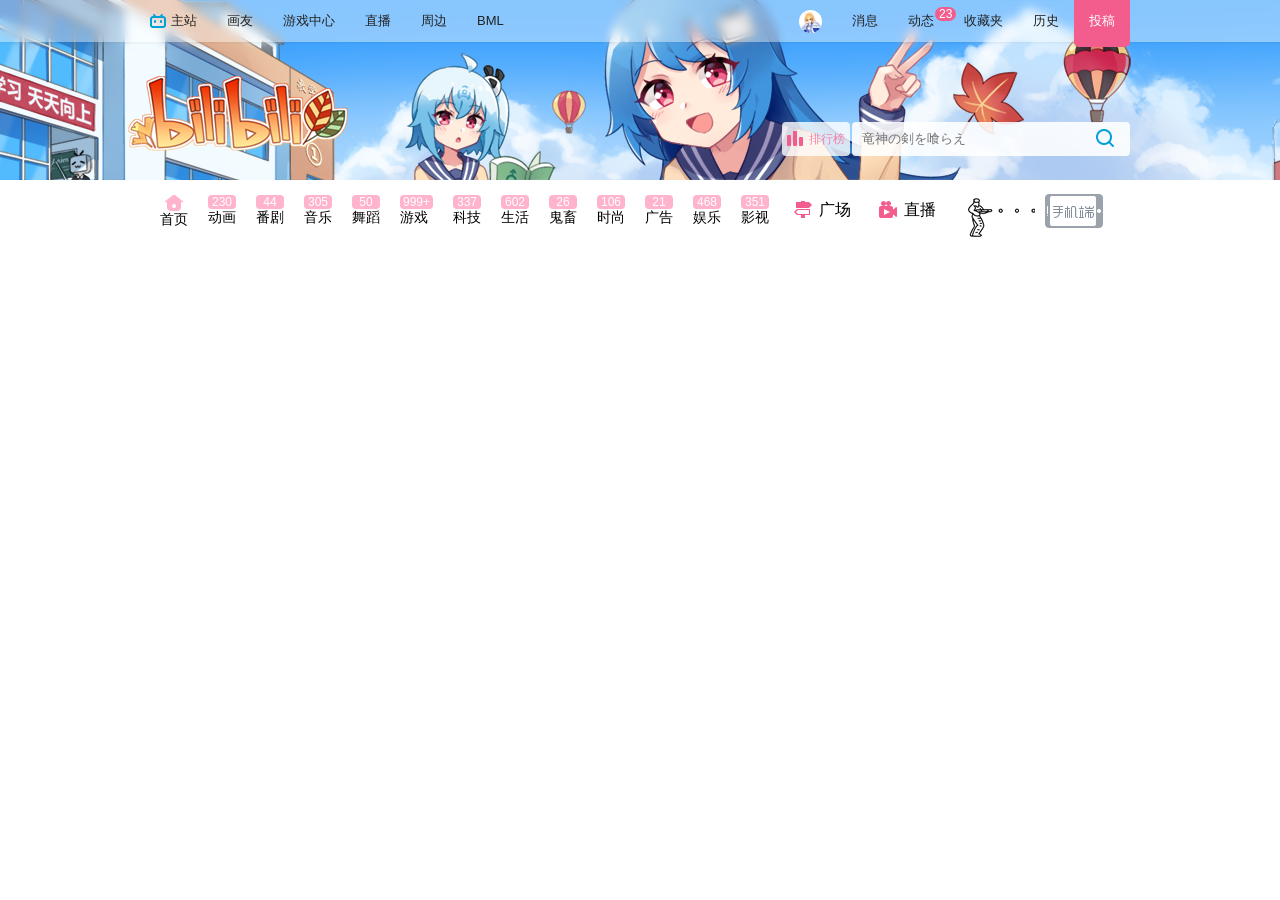
==== index.html @ 8875dc29 "header finished version!" ====
<!DOCTYPE html>
<html>
	<head>
		<meta charset="utf-8" />
		<title>哔哩哔哩弹幕视频网-(</title>
		<link rel="stylesheet" href="css/reset.css" />
		<link rel="stylesheet" href="css/style.css" />
	</head>
	<body>
		<div class="header">
			<div class="headerImg">
			</div><!--headerImg结束-->
			<div class="headerLogo">
					<img src="img/哔哩哔哩LOGO.png"/>
			</div><!--headerLogo结束-->
			<div class="comWidth">
			<div class="headerSearch fr">
				<div class="rank">
					<span class="ranklogo"></span>排行榜
				</div>
				<div class="searchBox">
					<input type="text" id="headerBox" placeholder="竜神の剣を喰らえ" />
					<span class="searchLogo" type="submit"></span>
				</div>
			</div>
			</div><!--comWidth结束-->
			<div class="headBlur">
				<div class="blur"></div>
				<div class="mask"></div>
				<div class="comWidth">
					<div class="blurNav">
						<ul class="fl clearfix left">
							<li class="home"><span>主站</span></li>
							<li class="huayou">画友<div class="huayouNote">画友</div></li>
							<li class="youxizhongxin">游戏中心<div class="youxizhongxinNote">游戏中心</div>
								<div class="youxizhongxinInner">
									<div class="left">
										<div class="yinyangshi"><img src="img/阴阳师.png"/><div class="yinyangshiText">阴阳师</div></div>
										<ul>
											<li><img src="img/少女前线.png"/><div class="gamenote">少女前线</div></li>
											<li><img src="img/偶像进行曲.png"/><div class="gamenote">ICHU偶</div></li>
											<li><img src="img/战幻响舞曲.png"/><div class="gamenote">战舞幻想</div></li>
										</ul>
									</div>
									<div class="right">
										<div class="top">
											<img src="img/新游预告.png" class="fl"/><span class="fr luntan"><a href="#">游戏论坛</a></span>
										</div>
										<ul class="clearfix">
											<li class="fate">命运-冠位指定(Fate/Go)</li>
											<li class="jianxia">剑侠世界</li>
											<li class="shendai">神代梦华谭</li>
											<li class="shaonv">少女咖啡枪</li>
											<li class="ruguo">如果的世界</li>
											<li class="huanyou">幻游猎人</li>
											<li class="mofa">魔法少女小圆</li>
										</ul>
									<div class="gameImg">
										<img src="" class="gametu"/>
									</div>	
									</div>
								</div>
							</li>
							<li class="zhiboBlur">直播<div class="zhiboNote">直播</div>
							<div class="zhiboInner">
								<div class="left">
									<div class="hotLive">
										热门直播:
									</div>
									<ul class="zhibolist clearfix">
										<li><img src="img/直播1.jpg"/><i>LIVE</i>晴天果</li>
										<li><img src="img/直播2.jpg"/><i>LIVE</i>隔壁班的...</li>
										<li><img src="img/直播3.jpg"/><i>LIVE</i>大蜡烛</li>
										<li><img src="img/直播4.jpg"/><i>LIVE</i>孔雀姬华陀</li>
										<li><img src="img/直播5.jpg"/><i>LIVE</i>悲哀的灰尘</li>
										<li><img src="img/直播6.jpg"/><i>LIVE</i>天喜君</li>
									</ul>
								</div>
								<div class="right">
									<div class="hotLive">
										热门活动：
									</div>
									<div class="hotAct">
										<ul>
											<li><img src="img/热门活动1.jpg"/></li>
											<li><img src="img/热门活动2.jpg"/></li>
										</ul>
									</div>
								</div>
							</div>
							</li>
							<li class="zhoubian">周边<div class="zhoubianNote">周边</div></li>
							<li class="BML">BML<div class="BMLNote">BML</div></li>
						</ul>
						<ul class="fr clearfix right">
							<li class="headportrait">
								<div class="touxiang">
									<img src="img/fate吾皇.png"/>
								</div>
								<div id="gerenzhongxin">
						           <div class="yonghuID">
							           NoMiKi<span class="yonghuLevel"></span>
						            </div>
									<div class="smallWidth">
										<div class="coin clearfix">
											<div class="left">
												<span class="coinImg"></span><span class="coinNum">311</span>
											</div>
											<div class="right clearfix">
												<span class="mailtu fl"></span><span class="phonetu fl"></span>
											</div>
										</div>
	                                    <div class="level">
	                                    	<span>等级</span><span class="leveltu"></span><span class="levelBar"></span>
	                                    	<div class="exp">
	                                    		4373/4500
	                                    	</div>
	                                    </div>
	                                    <ul class="clearfix gerenList">
	                                    	<li><i class="gerenzhongxinIcon"></i>个人中心</li>
	                                        <li><i class="tougaoguanliIcon"></i>投稿管理</li>
	                                    	<li><i class="wodeqianbaoIcon"></i>我的钱包</li>
	                                    	<li><i class="zhibozhongxinIcon"></i>直播中心</li>
	                                    </ul>
									</div>
									<div class="tuichu fr">
	                                    	退出
	                                    </div>
								</div>
							</li>
							<li class="xiaoxi">消息
							   <div class="xiaoxiInner">
								<ul>
									<li>回复我的</li>
									<li>@我的</li>
									<li>收到的赞</li>
									<li>系统通知</li>
									<li>我的私信</li>
								</ul>
							</div>
							</li>
							<li class="trends"><div class="trendsNum">23</div>动态
								<div class="dongtaiInner">
									<div class="dongtaiBar">
										<ul class="clearfix">
											<li id="dongtaishipin">视频</li>
											<li id="dongtaizhibo">直播</li>
											<li id="dongtaihuayou">画友</li>
										</ul>
									</div>
									<div class="dongtaiContent">
										<div class="shipin clearfix">
											<div class="shipinPost fl">
												<img src="img/热门活动2.jpg"/>
											</div>
											<div class="shipinDes fl">
												冰果网络<span class="tougao">投稿了</span>
												<div class="tougaoleibie">[公开课]VIP高级课程之布料的绘制</div>
											</div>
										</div>
										<div class="shipin clearfix">
											<div class="shipinPost fl">
												<img src="img/热门活动2.jpg"/>
											</div>
											<div class="shipinDes fl">
												冰果网络<span class="tougao">投稿了</span>
												<div class="tougaoleibie">[公开课]VIP高级课程之布料的绘制</div>
											</div>
										</div>
										<div class="shipin clearfix">
											<div class="shipinPost fl">
												<img src="img/热门活动2.jpg"/>
											</div>
											<div class="shipinDes fl">
												冰果网络<span class="tougao">投稿了</span>
												<div class="tougaoleibie">[公开课]VIP高级课程之布料的绘制</div>
											</div>
										</div>
										<div class="shipin clearfix">
											<div class="shipinPost fl">
												<img src="img/热门活动2.jpg"/>
											</div>
											<div class="shipinDes fl">
												冰果网络<span class="tougao">投稿了</span>
												<div class="tougaoleibie">[公开课]VIP高级课程之布料的绘制</div>
											</div>
										</div>
										<div class="shipin clearfix">
											<div class="shipinPost fl">
												<img src="img/热门活动2.jpg"/>
											</div>
											<div class="shipinDes fl">
												冰果网络<span class="tougao">投稿了</span>
												<div class="tougaoleibie">[公开课]VIP高级课程之布料的绘制</div>
											</div>
										</div>
										<div class="shipin clearfix">
											<div class="shipinPost fl">
												<img src="img/热门活动2.jpg"/>
											</div>
											<div class="shipinDes fl">
												冰果网络<span class="tougao">投稿了</span>
												<div class="tougaoleibie">[公开课]VIP高级课程之布料的绘制</div>
											</div>
										</div>
										
									</div>
									<div class="zhiboContent">
										<div class="shipin clearfix">
											<div class="shipinPost fl">
												<img src="img/热门活动2.jpg"/>
											</div>
											<div class="shipinDes fl">
												悲哀的灰尘<span class="zhengzaizhibo">正在直播</span>
												<div class="tougaoleibie">B站最强琴女！！</div>
											</div>
										</div>
										<div class="shipin clearfix">
											<div class="shipinPost fl">
												<img src="img/热门活动2.jpg"/>
											</div>
											<div class="shipinDes fl">
												悲哀的灰尘<span class="zhengzaizhibo">正在直播</span>
												<div class="tougaoleibie">B站最强琴女！！</div>
											</div>
										</div>
										<div class="nomore">(´・ω・｀)没有更多信息</div>
									</div>
									<div class="huayouContent">
										<div class="nomore">(´・ω・｀)暂时没有新动态了呢</div>
									</div>
									<div class="chakanquanbu">
										查看全部
									</div>
								</div>
							</li>
							<li class="shoucang">收藏夹
								<div class="shoucangInner">
									<ul class="clearfix">
										<li>[日常系的异能战斗]早见沙织的咆哮</li>
										<li>[离子解说]430中单伐木机</li>
										<li>如果阿木木W的音效改为这样</li>
									</ul>
									<div class="chakanquanbushoucangqu">
										查看更多>
									</div>
								</div>
							</li>
							<li class="lishi">历史
								<div class="lishiInner">
									<div class="jinri">
										今日
									</div>
									<ul class="clearfix">
										<li>[7月/完结]Taboo Tattoo禁忌</li>
										<li>[7月]齐木楠雄的灾难</li>
										<li>[舞法天女]朵蜜的极乐净土</li>
										<li>[7月]灵能百分百/路人超能100%</li>
										<li>[7月]弹丸论破3 The End of</li>
									</ul>
									<div class="zuori">
										昨日
									</div>
									    <ul class="clearfix">
									    	<li>[7月/完结]Re从零开始的异世界</li>
									    </ul>
									    <div class="chakanquanbulishi">
										查看更多>
									</div>
								</div>
							</li>
							<li class="submit">投稿
								<div class="tougaoInner">
									<ul class="clearfix">
										<li><i class="shipintougao"></i>视频投稿</li>
										<li><i class="tougaoguanli"></i>投稿管理</li>
										<li><i class="chuangzuozhongxin"></i>创作中心</li>
									</ul>
								</div>
							</li>
						</ul>
					</div><!--blurNav结束-->
				</div><!--comWidth结束-->
			</div><!--headBlur结束-->
			<div class="headerNav">
				<div class="comWidth">
						<ul class="fl">
							<li id="shouye"><div class="homeImg"></div><span>首页</span></li>
							<li id="donghua"><div class="donghua">230</div><span>动画</span>
								<div class="donghuaInner">
									<ul>
										<li>MAD·AMV<i></i></li>
										<li>MMD·3D<i></i></li>
										<li>短书·手书·配音<i></i></li>
										<li>综合<i></i></li>
									</ul>
								</div>
							</li>
							<li id="fanju"><div class="fanju">44</div><span>番剧</span>
								<div class="fanjuInner">
									<ul>
										<li>连载动画<i></i></li>
										<li>完结动画<i></i></li>
										<li>国产动画<i></i></li>
										<li>资讯<i></i></li>
										<li>官方延伸<i></i></li>
										<li>新番时间表<i></i></li>
										<li>番剧索引<i></i></li>
									</ul>
								</div>
							</li>
							<li id="yinyue"><div class="yinyue">305</div><span>音乐</span>
								<div class="yinyueInner">
									<ul>
										<li>原创音乐<i></i></li>
										<li>翻唱<i></i></li>
										<li>VOCALOID·UTAU<i></i></li>
										<li>演奏<i></i></li>
										<li>三次元音乐<i></i></li>
										<li>OP/ED/OST<i></i></li>
										<li>音乐选集<i></i></li>
									</ul>
								</div>
							</li>
							<li id="wudao"><div class="wudao">50</div><span>舞蹈</span>
								<div class="wudaoInner">
									<ul>
										<li>宅舞<i></i></li>
										<li>三次元舞蹈<i></i></li>
										<li>舞蹈教程<i></i></li>
									</ul>
								</div>
							</li>
							<li id="youxi"><div class="youxi">999+</div><span>游戏</span>
								<div class="youxiInner">
									<ul>
										<li>单级游戏<i></i></li>
										<li>网游·电竞<i></i></li>
										<li>音乐<i></i></li>
										<li>Mugen<i></i></li>
										<li>GMV<i></i></li>
									</ul>
								</div>
							</li>
							<li id="keji"><div class="keji">337</div><span>科技</span>
								<div class="kejiInner">
									<ul>
										<li>纪录片<i></i></li>
										<li>趣味科普人文<i></i></li>
										<li>野生技术协会<i></i></li>
										<li>演讲·公开课<i></i></li>
										<li>星海<i></i></li>
										<li>数码<i></i></li>
										<li>机械<i></i></li>
									</ul>
								</div>
							</li>
							<li id="shenghuo"><div class="shenghuo">602</div><span>生活</span>
								<div class="shenghuoInner">
									<ul>
										<li>搞笑<i></i></li>
										<li>日常<i></i></li>
										<li>美食圈<i></i></li>
										<li>动物圈<i></i></li>
										<li>手工<i></i></li>
										<li>绘画<i></i></li>
										<li>运动<i></i></li>
									</ul>
								</div>
							</li>
							<li id="guichu"><div class="guichu">26</div><span>鬼畜</span>
								<div class="guichuInner">
									<ul>
										<li>鬼畜调教<i></i></li>
										<li>音MAD<i></i></li>
										<li>人力VOCAL<i></i></li>
										<li>教程演示<i></i></li>
									</ul>
								</div>
							</li>
							<li id="shishang"><div class="shishang">106</div><span>时尚</span>
								<div class="shishangInner">
									<ul>
										<li>美妆<i></i></li>
										<li>服饰<i></i></li>
										<li>健身<i></i></li>
										<li>咨询<i></i></li>
									</ul>
								</div>
							</li>
							<li id="guanggao"><div class="guanggao">21</div><span>广告</span></li>
							<li id="yule"><div class="yule">468</div><span>娱乐</span>
								<div class="yuleInner">
									<ul>
										<li>综艺<i></i></li>
										<li>明星<i></i></li>
										<li>Korea相关<i></i></li>
									</ul>
								</div>
							</li>
							<li id="yingshi"><div class="yingshi">351</div><span>影视</span>
								<div class="yingshiInner">
									<ul>
										<li>电影<i></i></li>
										<li>电视剧<i></i></li>
									</ul>
								</div>
							</li>
						</ul>
						<ul class="fl">
							<li class="guangchang"><span class="guangchangtu"></span>广场
								<div class="guangchangInner">
									<div class="left">
										<ul class="clearfix">
											<li><em class="huodongzhongxin"></em>活动中心</li>
											<li><em class="guangchangyouxizhongxin"></em>游戏中心</li>
											<li><em class="guangchanghuayou"></em>画友</li>
											<li><em class="mangguoTV"></em>芒果TV</li>
										</ul>
									</div>
									<div class="right">
										<img src="img/bilibili活动.jpg"/>
									</div>
								</div>
							</li>
							<li class="zhibo"><span class="zhibotu"></span>直播
								<div class="zhiboNavInner">
									<ul>
										<li>萌宅推荐<i></i></li>
										<li>手机直播<i></i></li>
										<li>绘画专区<i></i></li>
										<li>唱见舞见<i></i></li>
										<li>御宅文化<i></i></li>
										<li>生活娱乐<i></i></li>
										<li>单机联机<i></i></li>
										<li>网络游戏<i></i></li>
										<li>电子竞技<i></i></li>
										<li>手机直播<i></i></li>
										<li>放映厅<i></i></li>
									</ul>
								</div>
							</li>
							<li class="hundouluo"><img src="img/魂斗罗.gif"/></li>
							<li class="shoujiduan">
								<div class="shoujiduanInner">
								     <img src="img/二维码盒子.png"/>
								     <div class="erweima">
							    	<img src="img/二维码.png"/>
							    </div>
							    </div>
							</li>
						</ul>
				</div>
			</div>
            <div class="headerNote">
            	     JohanZhu自制 (๑•̀ㅂ•́)و✧!
            </div>		
		</div><!--header结束-->
		</br></br></br></br></br></br></br></br></br></br></br></br></br></br></br></br></br></br></br></br></br></br></br></br></br></br></br></br></br></br></br></br></br></br></br></br></br></br></br></br></br></br></br></br></br></br></br></br></br></br></br>
    <script type="text/javascript" src="js/jquery-3.0.0.min.js" ></script>
	<script type="text/javascript" src="js/main.js" ></script>
	</body>
</html>
---- css/style.css ----
/*公共样式*/
.comWidth{
	width: 980px;
	margin: 0 auto;
}

/*header区域n(*≧▽≦*)n*/
.header{position: relative;}
.headerImg{
	background-image: url(../img/顶部图片.png);
    width: 100%;
    height: 180px;
    background-position: center !important;
    background-repeat:no-repeat ;
}
.headerLogo img{
	position: absolute;
	top: 35%;
	left: 10%;
	width: 220px;
	height: 105px;
}
.headBlur{
	width: 100%;
	height: 42px;
	background-color: transparent;
	position: absolute;
	top: 0px;
	box-shadow: rgba(0,0,0,0.1) 0 1px 2px;
	z-index: 1000;
}
.blur{
	background-image: url(../img/顶部图片.png);
	background-position: center 0 ;
    background-repeat:no-repeat ;
    filter: blur(5px);
    -webkit-filter: blur(5px);
	width: 100%;
	height: 100%;
	position: absolute;
	top: 0px;
	overflow: hidden;
}
.mask{
	width: 100%;
	height: 100%;
	position: absolute;
	top: 0;
	background-color: rgba(255,255,255,0.4);
	z-index: 99;
}
    /*blur导航条*/
.blurNav{position:absolute;z-index: 10000;width: inherit;}   
.blurNav li{
	float: left;
	font-size: 13px;
	color: #222;
	line-height: 42px;
	padding: 0 15px;
}
.blurNav li:hover{background-color: rgba(255,255,255,0.3);cursor: pointer;height: 42px;} 
.blurNav .home{
	background: url(../img/icons.png);
	background-position: -910px -74px;
	background-repeat: no-repeat;
	margin-left: -10px;
}
.home span{padding-left: 16px;}
.blurNav .trends{
	position: relative;
}
.blurNav .trendsNum{
	 display: block;
     position: absolute;
     background-color: #F25D8E;
     border-radius: 12px;
     font-size: 12px;
     height: 12px;
     line-height: 12px;
     padding: 1px 4px;
     vertical-align: middle;
     color: white;
     top:16%;
     left: 75%;
}
.headportrait{
	position: relative;
}
.touxiang img{
	display: inline-block;
	width: 23px;
	height: 23px;
	border-radius: 50%;
	background: url(../img/icons.png);
	background-position: -129px -67px;
	background-repeat: no-repeat;
	vertical-align: middle;
	background-color: #fff;
	position: relative;
}	
.submit{
	background-color: #F25D8E;
	box-sizing: content-box;
	color: white !important;
	border-bottom: 5px #F25D8E solid;
	border-bottom-left-radius: 5px;
	border-bottom-right-radius: 5px;
}
.submit:hover{
	background-color: #F982A9 !important;
    border-bottom: 5px #F982A9 solid;
	border-bottom-left-radius: 5px;
	border-bottom-right-radius: 5px;
}
/*顶部图片内搜索部分*/
.headerSearch{
	margin-top: -58px;
	z-index: 9999;
}
.rank{
	float: left;
	width: 68px;
	height: 34px;
	background-color: rgba(255,255,255,0.8);
	transform: translateZ(1px);
	border-radius: 4px;
	line-height: 34px;
	color: #F580aa;
}
.ranklogo{
	display: inline-block;
	width: 18px;
	height: 18px;
	background: url(../img/icons.png); 
	background-position: -662px -664px;
	background-repeat: no-repeat;
	padding: 0 3px;
	margin-left: 3px;
	vertical-align: middle;
}
.rank:hover{
	background-color: #FFF;
	cursor: pointer;
}
.searchBox{
	transform: translateZ(1px);
	float: right;
	height: 34px;
	line-height: 34px;
	width: 268px;
	background-color: rgba(255,255,255,0.88);
	border-radius: 4px;
	margin-left: 2px;
	padding-left: 10px;
}
.searchBox input{
	width: 220px;
}
.searchBox:hover{background-color: #FFF;cursor: pointer;}
.searchLogo{
	display: inline-block;
	height: 34px;
	width: 30px;
	background: url(../img/icons.png); 
	background-position: -652px -722px;
	background-repeat: no-repeat;
	vertical-align: middle;
}
.searchLogo:hover{
	background-position: -717px -722px;
}
/*顶部搜索部分结束*/
/*顶部下方导航区*/
.headerNav li{
	float: left;
	padding: 10px;
	font-size: 14px;
	padding-top: 15px;
}
.headerNav li:hover{color: #00a1d6;cursor: pointer;}
.homeImg{
	height: 16px;
	padding-left: 5px;
	background: url(../img/icons.png); 
	background-position: -658px -1176px;
	background-repeat: no-repeat;
	vertical-align: middle;
}
.donghua,.fanju,.yinyue,.wudao,.youxi,.keji,.shenghuo,.guichu,
.shishang,.guanggao,.yule,.yingshi{
	 background-color: #FFB3CC;
     border-radius: 4px;
     font-size: 12px;
     height: 12px;
     line-height: 12px;
     padding: 1px 3px;
     vertical-align: middle;
     color: white;
     text-align: center;
}
.guangchang,.zhibo{
	font-size: 16px !important;
	height: 30px !important;
	line-height: 30px !important;
	width: 70px !important;
	padding:15px 0px 15px 15px !important;
}
.guangchang:hover{color: #00A1D6;}
.zhibo:hover{color: #00A1D6;}
.guangchangtu{
	display: inline-block;
	width: 20px;
	height: 20px;
	background: url(../img/icons.png); 
	background-position: -663px -920px;
	background-repeat: no-repeat;
	vertical-align: middle;
	padding-right: 5px;
}
.zhibotu{
	display: inline-block;
	width: 20px;
	height: 20px;
	background: url(../img/icons.png); 
	background-position: -664px -534px;
	background-repeat: no-repeat;
	vertical-align: middle;
	padding-right: 5px;
}
.shoujiduan{
	width: 58px;
	height: 34px;
	background: url(../img/手机端灰.png) 0px 14px no-repeat;
	vertical-align: middle;
}
.shoujiduan:hover{
	background: url(../img/手机端蓝.png) 0px 14px no-repeat;
}
/*头部添加框体区*/
.huayou,.youxizhongxin,.zhibo,.zhoubian,.BML{position: relative;}
.huayouNote,.youxizhongxinNote,.zhiboNote,.zhoubianNote,.BMLNote{
	position: absolute;
	height: 15px;
	line-height: 15px;
	border-radius: 3px;
	padding: 3px;
	font-size: 12px;
	background: -webkit-linear-gradient(#FFFFFF,#E4E5F0);
	color: #575757;
	border: 1px solid #7D7D7D;
	display: none;
	z-index: 999;
}
/*游戏中心加框*/
.youxizhongxinInner{
	position: absolute;
	width: 467px;
	height: 258px;
	background-color: #FFF;
	border-radius: 0 0 4px 4px;
    box-shadow: 1px 1px 3px rgba(0,0,0,0.4);
    display: none;
}
.youxizhongxinInner .left{
	width: 270px;
	height: 100%;
	float: left;
}
.youxizhongxinInner .left ul{
	margin-left: 10px;
}
.youxizhongxinInner .left li{
	float: left;
	height: 104px;
	padding: 10px 10px 0px;
}
.youxizhongxinInner .left li:hover{
	background-color: #E5E9EF
}
.gamenote{
	height: 25px;
	line-height: 25px;
	margin-top: -20px;
	padding-top: 10px;
	text-align: center;
}
.youxizhongxinInner .left ul img{
	height: 65px;
}
.youxizhongxinInner .right{
	float: right;
	width: 190px;
	height: 100%;
	background: url(../img/边线.png) left 10px no-repeat;
}
.yinyangshi img{
	display: block;
	margin: 15px 5px 0 15px;
	border-radius: 4px;
}
.yinyangshi{
	position: relative;
}
.yinyangshiText{
	position: absolute;
	top: 70%;
	left: 10%;
	color: white;
}
.youxizhongxinInner .right img{
        display: block;	
        margin-top: 15px;
}
.luntan{
	display: inline-block;
	height: 32px;
	line-height: 32px;
	padding-top: 12px;
	padding-right: 10px;
	font-size: 12px;
}
.luntan a:visited{color: #00A1D9;}
.youxizhongxinInner .right ul{
	margin-top: 50px;
}
.youxizhongxinInner .right li{
	font-size: 12px;
	width: 190px !important;
	height: 14px;
	line-height: 26px;
	height: 26px;
	box-sizing: border-box;
}
.youxizhongxinInner .right li:hover{
	background-color: #E5E9EF;
	color: #00A1D9;
}
.youxizhongxinInner .right{
	position: relative;
}
.gameImg{
	position: absolute;
	width: 220px;
	height: 220px;
	left: 86%;
	top: 9%;
}
/*游戏加框结束*/
/*直播加框*/
.zhiboInner{
	position: absolute;
	width: 526px;
	height: 262px;
	box-shadow: 1px 1px 3px rgba(0,0,0,0.4);
	background-color: #FFF;
	border-radius: 0 0 4px 4px;
	display: none;
}
.zhiboInner .left{
	width: 50%;
	float: left;
}
.zhiboInner .right{
	width: 50%;
	float: right;
}
.hotLive{
	font-size: 13px;
	color: #EA759F;
	margin-left:25px;
}
.zhiboInner ul{
	margin: 0 0 7px 7px;
	border-right: 1px solid #eaeaea;
}
.zhibolist li{
	width: 80px;
	height: 90px !important;
	padding: 8px 0;
	text-align: center;
	position: relative;
}
.zhibolist i{
	position: absolute;
	left: 7px;
	top: 7px;
	width: 63px;
	height: 63px;
	border-radius: 50%;
	font-weight: 700;
	background-color: rgba(0,0,0,0.5);
	color: white;
	text-align: center;
	line-height: 63px;
	opacity: 0;
	z-index: 100000;
}
.zhibolist i:hover{-webkit-animation: LIVE .1s linear;-webkit-animation-fill-mode: forwards;}
@keyframes LIVE{
	from{width: 20px;height: 20px;opacity: 0;}
	to{width: 63px;height:63px;opacity: 1;}
}
.zhibolist img{
	display: block;
	width: 63px;
	height: 63px;
	border-radius: 50%;
	margin: 0 auto;
}
.hotAct img{
	display: block;
	padding: 12px;
	margin: -5px auto;
}
.hotAct li{
	height: 100% !important;
	width: 100%;
	padding: 0;
}
.hotAct li:hover{background-color: #EAEAEA;}
/*直播加框结束*/
/*头像加框开始*/
#gerenzhongxin{
	position: absolute;
	top: 42px;
	left: -100px;
	width: 260px;
	height: 300px;
	background-color: #FFF;
	box-shadow: 1px 1px 3px rgba(0,0,0,0.4);
	z-index: 1000;
	display: none;
}
.smallWidth{
	width: 225px;
	margin: 0 auto;
}
.yonghuID{
	position: absolute;
	left: 37%;
	top:40px;
}
.yonghuLevel{
	display: inline-block;
	width: 19px;
	height: 12px;
	background: url(../img/Level-icons.png);
	background-position: -80px -121px;
	background-repeat: no-repeat;
	vertical-align: middle;
	margin-left: 10px;
}
.coin{
	margin-top: 80px;
}
.coin .left{
	float: left;
}
.coin .right{
	margin-top: 15px;
	float: right;
}
.coinImg{
	background: url(../img/icons.png);
	background-position: -343px -469px;
	background-repeat: no-repeat;
	vertical-align: middle;
	width: 18px;
	height: 18px;
}
.coin span{
	display: inline-block;
	width: 18px;
	height: 18px;
	padding: 5px;
}
.mailtu{
	background: url(../img/icons.png);
	background-position: -343px -534px;
	background-repeat: no-repeat;
	vertical-align: middle;
}
.phonetu{
	background: url(../img/icons.png);
	background-position: -343px -599px;
	background-repeat: no-repeat;
	vertical-align: middle;
}
.leveltu{
	display: inline-block;
	width: 20px;
	height: 20px;
	line-height: 20px;
	background: url(../img/Level-icons.png);
	background-position: -152px -116px;
	background-repeat: no-repeat;
	vertical-align: middle;
	border-radius: 50%;
	background-color: #F3CB85;
}
.levelBar{
	display: inline-block;
	height: 10px;
	width: 180px;
	background-color: #F3CB85;
	margin-left: -2px;
}
.exp{
	float: right;
	font-size: 12px;
	margin-top: -25px;
}
.level{
	margin-top: 10px;
	padding-bottom: 15px ;
	border-bottom: 1px solid #E5E9EF;
}
#gerenzhongxin li{
	float: left !important;
	width: 70px;
	height: 18px !important;
	float: left;
	line-height: 18px;
	padding: 5px 20px;
}
#gerenzhongxin ul{
	margin-top: 3px;
}
.gerenzhongxinIcon{
	display: inline-block;
	width: 16px;
	height: 16px;
	background: url(../img/icons.png);
	background-position: -473px -407px;
	background-repeat: no-repeat;
	vertical-align: middle;
	padding-right: 2px;
}
.tougaoguanliIcon{
	display: inline-block;
	width: 16px;
	height: 16px;
	background: url(../img/icons.png);
	background-position: -536px -1048px;
	background-repeat: no-repeat;
	vertical-align: middle;
	padding-right: 2px;
}
.wodeqianbaoIcon{
	display: inline-block;
	width: 16px;
	height: 16px;
	background: url(../img/icons.png);
	background-position: -472px -474px;
	background-repeat: no-repeat;
	vertical-align: middle;
	padding-right: 2px;
}
.zhibozhongxinIcon{
	display: inline-block;
	width: 16px;
	height: 18px;
	background: url(../img/icons.png);
	background-position: -473px -855px;
	background-repeat: no-repeat;
	vertical-align: middle;
	padding-right: 2px;
}
.gerenList li:hover{color: #00A1D6;cursor: pointer;}
.tuichu{
	width: 100%;
	height: 25px;
	margin-top: 19px;
	line-height: 21px;
	text-indent: 17em;
	background-color: #f4f5f7
}
.tuichu:hover{color: #00A1D6; }
/*头像加框结束*/
/*消息下拉框开始*/
.xiaoxiInner{
	width: 110px;
	height: 211px;
	background-color: white;
	position: absolute;
	left: 665px;
	box-shadow: 1px 1px 3px rgba(0,0,0,0.4);
	border-radius: 0 0 4px 4px;
	display: none;
}
.xiaoxiInner li{
	width: 110px;
	padding:0;
	text-align: center;
}
.xiaoxiInner li:hover{
	background-color: #E5E9EF;
	color: #00A1D6;
}
/*消息下拉框结束*/
/*动态下拉框开始*/
.dongtaiInner{
	width: 363px;
	height: 411px;
	background-color: #FFF;
	position: absolute;
	left: -130px;
	box-shadow: 1px 1px 3px rgba(0,0,0,.4);
	border-radius: 0 0 4px 4px;
	display: none;
}
.dongtaiBar li{
	float: left;
}
.dongtaiBar li:hover{color: #00A1D6;text-decoration: underline;}
.dongtaiBar ul{
	width: 168px;
	margin: 0 auto;
	padding-top: 20px;
}
/*视频区*/
.dongtaiContent{
	height: 300px;
	text-align: center;
	color: #99a2aa;
	margin: 0 10px;
	overflow-y: scroll;
	overflow-x: hidden;
	display: block;
}
.chakanquanbu{
	width: 90%;
	height: 25px;
	line-height: 25px;
	text-align: center;
	margin: 0 auto;
	border-radius: 4px;
	background-color: #E5E9EF;
	margin-top: 10px;
}
.chakanquanbu:hover{
	background-color: #CCD0D7;
}
.shipin{
	margin: 0 auto;
	width: 343px;
	padding: 10px 5px;
}
.shipinPost img{
	display: block;
	width: 42px;
	height: 32px;
	border: 1px solid #CCC;
}
.shipinDes{
	font-size: 12px;
	color: black;
	padding: 0 10px;
	line-height: 12px;
}
.tougao{
	color: #CCCCCC;
	padding-left: 30px;
}
.tougaoleibie{
	font-size: 13px;
	margin-top: 5px;
	color: #00A1D6;
}
/*直播区*/
.zhiboContent{
	height: 300px;
	display: none;
}
.zhengzaizhibo{
	color: #E5979E;
	padding-left: 30px;
}
.nomore{
	width: 200px;
	margin: 0 auto;
	color: #99A2AA;
}
.shipin:hover{
	background-color: #E5E9EF;
}
/*画友区*/
.huayouContent{
	height: 300px;
	display: none;
}
/*动态加框结束*/
/*收藏加框*/
.shoucangInner{
	width: 253px;
	height: 137px;
	background-color: #FFF;
	position: absolute;
	left: 720px;
	box-shadow: 1px 1px 3px rgba(0,0,0,.4);
	border-radius: 0 0 4px 4px;
	display: none;
}
.shoucangInner li{
	height: 20px !important;
	line-height: 20px;
	width: 243px !important;
	padding:  7px 5px;
}
.shoucangInner li:hover{
	background-color: #CCD0D7
}
.chakanquanbushoucangqu{
	width: 90%;
	height: 25px;
	line-height: 25px;
	text-align: center;
	margin: 0 auto;
	border-radius: 4px;
	background-color: #E5E9EF;
	margin-top: 5px;
}
.chakanquanbushoucangqu:hover{background-color: #CCD0D7}
/*收藏加框结束*/
/*历史加框开始*/
.lishiInner{
	width: 251px;
	height: 262px;
	background-color: #fff;
	position: absolute;
	left: 790px;
	box-shadow: 1px 1px 3px rgba(0,0,0,.4);
	border-radius: 0 0 4px 4px;
	display: none;
}
.lishiInner li{
	width: 219px;
	height: 20px !important;
	line-height: 20px;
	padding: 5px 16px;
}
.lishiInner li:hover{background-color: #CCD0D7}
.jinri{
	text-indent: 2em;
	color: #99A2AA;
	height: 20px;
	line-height: 20px;
	margin-top: 10px;
}
.zuori{
	text-indent: 2em;
	color: #99A2AA;
	height: 20px;
	line-height: 20px;
}
.chakanquanbulishi{
	width: 90%;
	height: 25px;
	line-height: 25px;
	text-align: center;
	margin: 0 auto;
	border-radius: 4px;
	background-color: #E5E9EF;
	margin-top: 2px;
}
.chakanquanbulishi:hover{
	background-color: #CCD0D7;
}
/*历史加框结束*/
/*投稿加框*/
.tougaoInner{
	position: absolute;
	top: 90%;
	left: 764px;
	width: 216px;
	height: 64px;
	background-color: #FFF;
	display: none;
}
.tougaoInner li{
	float: left;
	width: 52px;
	height: 64px !important;
	padding: 0 10px;color: #F45A8D;
}
.tougaoInner li:hover{background-color: #E5E9EF}
.shipintougao{
	display: block;
	width: 35px;
	height: 30px;
	background: url(../img/icons.png);
	background-position:-454px -905px ;
	background-repeat: no-repeat;
	vertical-align: middle;
}
.tougaoguanli{
	display: block;
	width: 35px;
	height: 30px;
	background: url(../img/icons.png);
	background-position:-457px -970px ;
	background-repeat: no-repeat;
	vertical-align: middle;
}
.chuangzuozhongxin{
	display: block;
	width: 35px;
	height: 30px;
	background: url(../img/icons.png);
	background-position:-456px -1032px ;
	background-repeat: no-repeat;
	vertical-align: middle;
}
/*投稿加框结束*/

/*导航栏*/
#donghua li{float: none;font-size: 12px;width: 89px !important;height:32px !important;line-height: 32px !important;padding: 0 23px;color: black !important;background: url(../img/icons2.png) 10px -1612px no-repeat;}
#fanju li{float: none;font-size: 12px;width: 84px !important;height:32px !important;line-height: 32px !important;padding: 0 23px;color: black !important;background: url(../img/icons2.png) 10px -1612px no-repeat;}
#yinyue li{float: none;font-size: 12px;width: 109px !important;height:32px !important;line-height: 32px !important;padding: 0 23px;color: black !important;background: url(../img/icons2.png) 10px -1612px no-repeat;}
#wudao li{float: none;font-size: 12px;width: 84px !important;height:32px !important;line-height: 32px !important;padding: 0 23px;color: black !important;background: url(../img/icons2.png) 10px -1612px no-repeat;}
#youxi li{float: none;font-size: 12px;width: 84px !important;height:32px !important;line-height: 32px !important;padding: 0 23px;color: black !important;background: url(../img/icons2.png) 10px -1612px no-repeat;}
#keji li{float: none;font-size: 12px;width: 84px !important;height:32px !important;line-height: 32px !important;padding: 0 23px;color: black !important;background: url(../img/icons2.png) 10px -1612px no-repeat;}
#shenghuo li{float: none;font-size: 12px;width: 84px !important;height:32px !important;line-height: 32px !important;padding: 0 23px;color: black !important;background: url(../img/icons2.png) 10px -1612px no-repeat;}
#guichu li{float: none;font-size: 12px;width: 84px !important;height:32px !important;line-height: 32px !important;padding: 0 23px;color: black !important;background: url(../img/icons2.png) 10px -1612px no-repeat;}
#shishang li{float: none;font-size: 12px;width: 84px !important;height:32px !important;line-height: 32px !important;padding: 0 23px;color: black !important;background: url(../img/icons2.png) 10px -1612px no-repeat;}
#yule li{float: none;font-size: 12px;width: 84px !important;height:32px !important;line-height: 32px !important;padding: 0 23px;color: black !important;background: url(../img/icons2.png) 10px -1612px no-repeat;}
#yingshi li{float: none;font-size: 12px;width: 84px !important;height:32px !important;line-height: 32px !important;padding: 0 23px;color: black !important;background: url(../img/icons2.png) 10px -1612px no-repeat;}
.zhibo li{float: none;font-size: 12px;width: 84px !important;height:32px !important;line-height: 32px !important;padding: 0 23px;color: black !important;background: url(../img/icons2.png) 10px -1612px no-repeat;}


#donghua li:hover{background-color: #E5E9EF;color: black;animation: selectLeft 0.2s linear;animation-fill-mode: forwards;-webkit-animation: selectLeft 0.2s linear;-webkit-animation-fill-mode: forwards;}
#fanju li:hover{background-color: #E5E9EF;color: black;animation: selectLeft 0.2s linear;animation-fill-mode: forwards;-webkit-animation: selectLeft 0.2s linear;-webkit-animation-fill-mode: forwards;}
#yinyue li:hover{background-color: #E5E9EF;color: black;animation: selectLeft 0.2s linear;animation-fill-mode: forwards;-webkit-animation: selectLeft 0.2s linear;-webkit-animation-fill-mode: forwards;}
#wudao li:hover{background-color: #E5E9EF;color: black;animation: selectLeft 0.2s linear;animation-fill-mode: forwards;-webkit-animation: selectLeft 0.2s linear;-webkit-animation-fill-mode: forwards;}
#youxi li:hover{background-color: #E5E9EF;color: black;animation: selectLeft 0.2s linear;animation-fill-mode: forwards;-webkit-animation: selectLeft 0.2s linear;-webkit-animation-fill-mode: forwards;}
#keji li:hover{background-color: #E5E9EF;color: black;animation: selectLeft 0.2s linear;animation-fill-mode: forwards;-webkit-animation: selectLeft 0.2s linear;-webkit-animation-fill-mode: forwards;}
#shenghuo li:hover{background-color: #E5E9EF;color: black;animation: selectLeft 0.2s linear;animation-fill-mode: forwards;-webkit-animation: selectLeft 0.2s linear;-webkit-animation-fill-mode: forwards;}
#guichu li:hover{background-color: #E5E9EF;color: black;animation: selectLeft 0.2s linear;animation-fill-mode: forwards;-webkit-animation: selectLeft 0.2s linear;-webkit-animation-fill-mode: forwards;}
#shishang li:hover{background-color: #E5E9EF;color: black;animation: selectLeft 0.2s linear;animation-fill-mode: forwards;-webkit-animation: selectLeft 0.2s linear;-webkit-animation-fill-mode: forwards;}
#yule li:hover{background-color: #E5E9EF;color: black;animation: selectLeft 0.2s linear;animation-fill-mode: forwards;-webkit-animation: selectLeft 0.2s linear;-webkit-animation-fill-mode: forwards;}
#yingshi li:hover{background-color: #E5E9EF;color: black;animation: selectLeft 0.2s linear;animation-fill-mode: forwards;-webkit-animation: selectLeft 0.2s linear;-webkit-animation-fill-mode: forwards;}
.zhibo li:hover{background-color: #E5E9EF;color: black;animation: selectLeft 0.2s linear;animation-fill-mode: forwards;-webkit-animation: selectLeft 0.2s linear;-webkit-animation-fill-mode: forwards;}
#donghua,#fanju,#yinyue,#wudao,#youxi,#keji,#shenghuo,#guichu,#shishang,#yule,#yingshi,.zhibo{
	position: relative;
}
.fanjuInner,.wudaoInner,.youxiInner,.kejiInner,.shenghuoInner,.guichuInner,
.shishangInner,.yuleInner,.yingshiInner,.zhiboNavInner{
	position: absolute;
	width: 130px;
	background-color: #FFF;
	box-shadow: 1px 1px 3px rgba(0,0,0,0.4);
	display: none;
}
.donghuaInner{
	position: absolute;
	width: 135px;
	background-color: #FFF;
	box-shadow: 1px 1px 3px rgba(0,0,0,0.4);
	display: none;
}
.yinyueInner{
	position: absolute;
	width: 155px;
	background-color: #FFF;
	box-shadow: 1px 1px 3px rgba(0,0,0,0.4);
	display: none;
}
.headerNav i{
	display: inline-block;
	width: 6px;
	height:10px;
	margin-left: 3px;
	background: url(../img/icons2.png);
	background-position: -1px -1588px;
	background-repeat: no-repeat;
	vertical-align: middle;
	opacity: 0;
}
#donghua li:hover i{
	opacity: 1;
	margin-left: 3px;
	animation: selectRight 0.2s linear;animation-fill-mode: forwards;
	-webkit-animation: selectRight 0.2s linear;-webkit-animation-fill-mode: forwards;
}
#fanju li:hover i{
	opacity: 1;
	margin-left: 3px;
	animation: selectRight 0.2s linear;animation-fill-mode: forwards;
	-webkit-animation: selectRight 0.2s linear;-webkit-animation-fill-mode: forwards;
}
#yinyue li:hover i{
	opacity: 1;
	margin-left: 3px;
	animation: selectRight 0.2s linear;animation-fill-mode: forwards;
	-webkit-animation: selectRight 0.2s linear;-webkit-animation-fill-mode: forwards;
}
#wudao li:hover i{
	opacity: 1;
	margin-left: 3px;
	animation: selectRight 0.2s linear;animation-fill-mode: forwards;
	-webkit-animation: selectRight 0.2s linear;-webkit-animation-fill-mode: forwards;
}
#youxi li:hover i{
	opacity: 1;
	margin-left: 3px;
	animation: selectRight 0.2s linear;animation-fill-mode: forwards;
	-webkit-animation: selectRight 0.2s linear;-webkit-animation-fill-mode: forwards;
}
#keji li:hover i{
	opacity: 1;
	margin-left: 3px;
	animation: selectRight 0.2s linear;animation-fill-mode: forwards;
	-webkit-animation: selectRight 0.2s linear;-webkit-animation-fill-mode: forwards;
}
#shenghuo li:hover i{
	opacity: 1;
	margin-left: 3px;
	animation: selectRight 0.2s linear;animation-fill-mode: forwards;
	-webkit-animation: selectRight 0.2s linear;-webkit-animation-fill-mode: forwards;
}
#guichu li:hover i{
	opacity: 1;
	margin-left: 3px;
	animation: selectRight 0.2s linear;animation-fill-mode: forwards;
	-webkit-animation: selectRight 0.2s linear;-webkit-animation-fill-mode: forwards;
}
#shishang li:hover i{
	opacity: 1;
	margin-left: 3px;
	animation: selectRight 0.2s linear;animation-fill-mode: forwards;
	-webkit-animation: selectRight 0.2s linear;-webkit-animation-fill-mode: forwards;
}
#yule li:hover i{
	opacity: 1;
	margin-left: 3px;
	animation: selectRight 0.2s linear;animation-fill-mode: forwards;
	-webkit-animation: selectRight 0.2s linear;-webkit-animation-fill-mode: forwards;
}
#yingshi li:hover i{
	opacity: 1;
	margin-left: 3px;
	animation: selectRight 0.2s linear;animation-fill-mode: forwards;
	-webkit-animation: selectRight 0.2s linear;-webkit-animation-fill-mode: forwards;
}
.zhibo li:hover i{
	opacity: 1;
	margin-left: 3px;
	animation: selectRight 0.2s linear;animation-fill-mode: forwards;
	-webkit-animation: selectRight 0.2s linear;-webkit-animation-fill-mode: forwards;
}
@keyframes selectRight{
	from{margin-left: 5px;}
	to{margin-left: 3px;}
}
@keyframes selectLeft{
	from{background-position: 10px -1612px;}
	to{background-position: 15px -1612px;}
}

/*广场加框*/
.guangchangInner{
	width: 388px;
	height: 222px;
	background-color: #FFF;
	position: absolute;
	box-shadow: 1px 1px 3px rgba(0,0,0,0.4);
	display: none;
}
.guangchangInner .left{
	float: left;
	width: 108px;
	padding-top: 15px;
}
.guangchangInner .right{
	float: right;
	width: 280px;
	height: 200px;
	padding: 20px;
	margin-top: 10px;
	box-sizing: border-box;
	border-left:1px solid #E4E5F0 ;
}
.guangchangInner li{
	float: none;
	width: 108px;
	height: 30px;
	padding: 0;
	font-size: 12px;
	line-height: 30px;
	text-indent: 1em;
	color: black;
}
.guangchangInner li:hover{
	color: black;
	background-color: #E5E9EF;
}
.huodongzhongxin{
	display: inline-block;
	width: 12px;
	height: 12px;
	background: url(../img/icons.png);
	background-position: -282px -1179px;
	background-repeat: no-repeat;
	vertical-align: middle;
	padding: 0 2px;
}
.guangchangyouxizhongxin{
	display: inline-block;
	width: 12px;
	height: 12px;
	background: url(../img/icons.png);
	background-position: -282px -1241px;
	background-repeat: no-repeat;
	vertical-align: middle;
	padding: 0 2px;
}
.guangchanghuayou{
	display: inline-block;
	width: 12px;
	height: 12px;
	background: url(../img/icons.png);
	background-position: -282px -1370px;
	background-repeat: no-repeat;
	vertical-align: middle;
	padding: 0 2px;
}
.mangguoTV{
	display: inline-block;
	width: 13px;
	height: 13px;
	background: url(../img/icons.png);
	background-position: -281px -1433px;
	background-repeat: no-repeat;
	vertical-align: middle;
	padding: 0 2px;
}
/*广场加框结束*/
/*手机端加框（二维码）*/
.shoujiduan{
	position: relative;
}
.shoujiduanInner{
	position: absolute;
	left: -180px;
	top: 95%;
	display: none;
}
.erweima{
	position: absolute;
	left: 82px;
	top: 31px;
}
/*手机端加框结束*/
/*header大图hover标语~\(≧▽≦)/~*/
.headerNote{
	position: absolute;
	left: 330px;
	top: 120px;
	height: 20px;
	padding: 6px 12px;
	background-color: rgba(0,0,0,0.8);
	border-radius: 4px;
	font-size: 13px;
	color: white;
	display: none;
	cursor: pointer;
}
/*header大图标语结束*/

/*header结束♪(^∇^*)*/

/*身体开始！*/
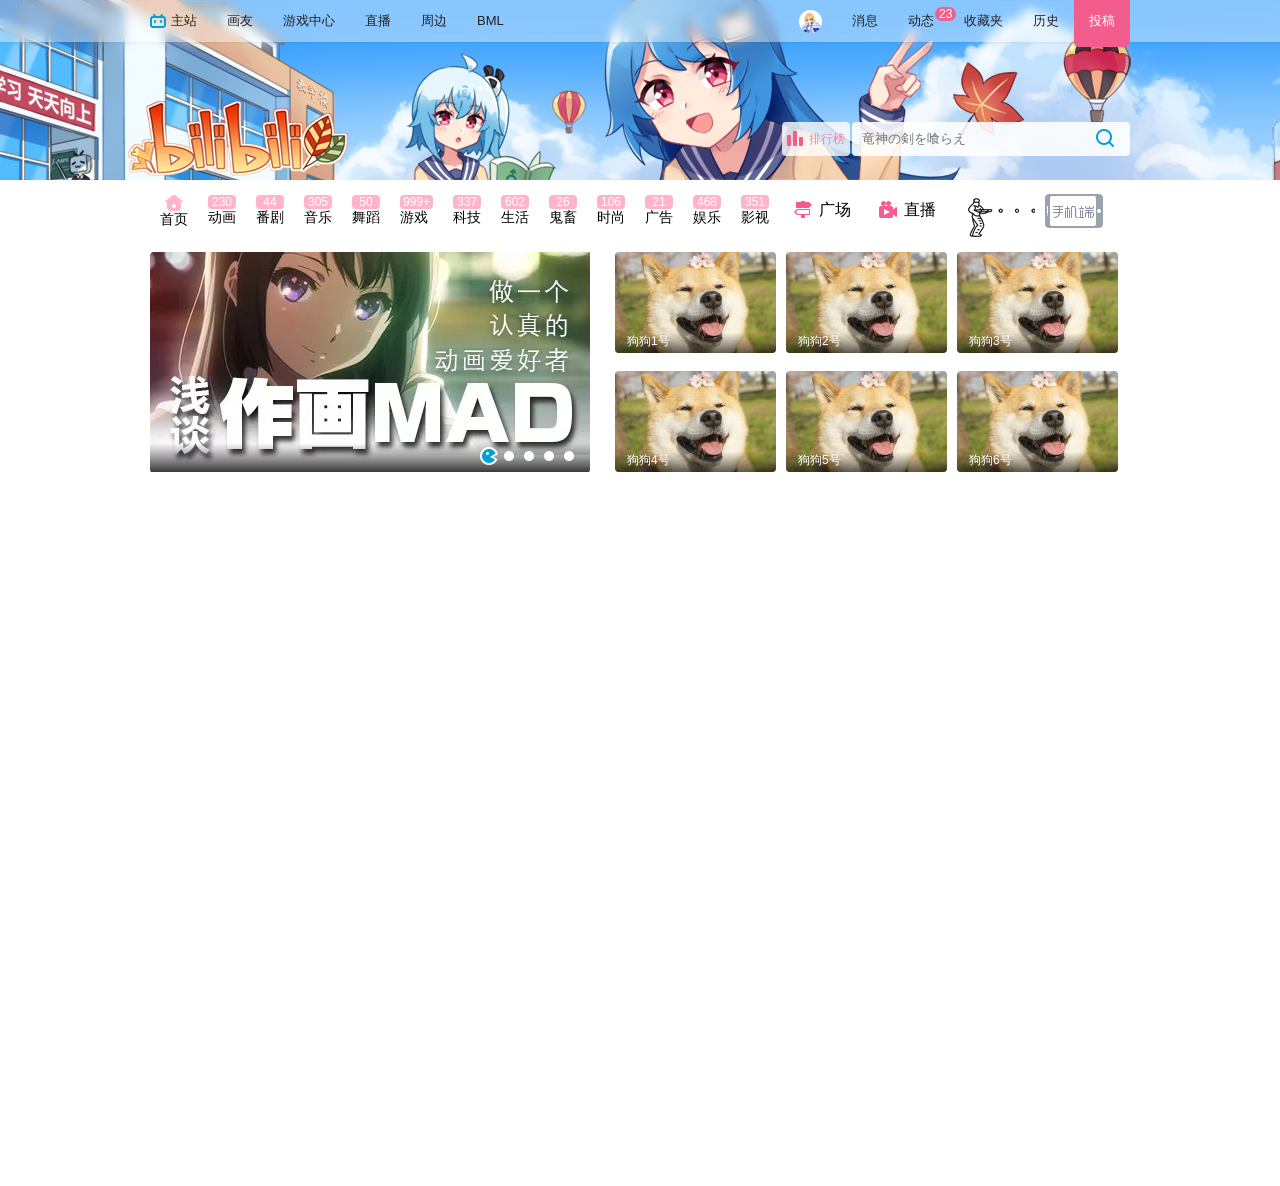
==== commit fd5d45ab: "Banner finished version" ====
--- a/index.html
+++ b/index.html
@@ -282,7 +282,7 @@
 					</div><!--blurNav结束-->
 				</div><!--comWidth结束-->
 			</div><!--headBlur结束-->
-			<div class="headerNav">
+			<div class="headerNav clearfix">
 				<div class="comWidth">
 						<ul class="fl">
 							<li id="shouye"><div class="homeImg"></div><span>首页</span></li>
@@ -456,6 +456,72 @@
             	     JohanZhu自制 (๑•̀ㅂ•́)و✧!
             </div>		
 		</div><!--header结束-->
+		<div class="banner">
+			<div class="comWidth">
+				<div class="scroll fl">
+					<div class="ImgBox">
+					   <ul class="clearfix jiaodiantu">
+						   <li><img src="img/1.png"/></li>
+						   <li><img src="img/2.png"/></li>
+						   <li><img src="img/3.png"/></li>
+						   <li><img src="img/4.png"/></li>
+						   <li><img src="img/5.png"/></li>
+				 	    </ul>	
+				    </div>
+				    <div class="scrollBar clearfix">
+				    	<ul class="clearfix">
+				    		<li class="jiaodian0"></li>
+				    		<li class="jiaodian1"></li>
+				    		<li class="jiaodian2"></li>
+				    		<li class="jiaodian3"></li>
+				    		<li class="jiaodian4"></li>
+				    	</ul>
+				    </div>
+				    <div class="jiaodiantuBlur">
+				    </div>
+				    <div class="jiaodiantuMore">更多></div>
+				</div>
+				<div class="threeDayHistory fr">
+					<div class="HistoryScroll">
+						<div class="HistoryScrollBox">
+					<ul class="clearfix">
+						<li><img src="img/催眠：你是所有视频的post.jpg"/><div class="postBlur">狗狗1号</div></li>
+						<li><img src="img/催眠：你是所有视频的post.jpg"/><div class="postBlur">狗狗2号</div></li>
+						<li><img src="img/催眠：你是所有视频的post.jpg"/><div class="postBlur">狗狗3号</div></li>
+						<li><img src="img/催眠：你是所有视频的post.jpg"/><div class="postBlur">狗狗4号</div></li>
+						<li><img src="img/催眠：你是所有视频的post.jpg"/><div class="postBlur">狗狗5号</div></li>
+						<li><img src="img/催眠：你是所有视频的post.jpg"/><div class="postBlur">狗狗6号</div></li>
+					</ul>
+					<ul class="clearfix">
+						<li><img src="img/催眠：你也是视频的post.jpg"/><div class="postBlur">狗狗7号</div></li>
+						<li><img src="img/催眠：你也是视频的post.jpg"/><div class="postBlur">狗狗8号</div></li>
+						<li><img src="img/催眠：你也是视频的post.jpg"/><div class="postBlur">狗狗9号</div></li>
+						<li><img src="img/催眠：你也是视频的post.jpg"/><div class="postBlur">狗狗10号</div></li>
+						<li><img src="img/催眠：你也是视频的post.jpg"/><div class="postBlur">狗狗11号</div></li>
+						<li><img src="img/催眠：你也是视频的post.jpg"/><div class="postBlur">狗狗12号</div></li>
+					</ul>
+					<ul class="clearfix">
+						<li><img src="img/催眠：你是视频post.jpg"/><div class="postBlur">狗狗13号</div></li>
+						<li><img src="img/催眠：你是视频post.jpg"/><div class="postBlur">狗狗14号</div></li>
+						<li><img src="img/催眠：你是视频post.jpg"/><div class="postBlur">狗狗15号</div></li>
+						<li><img src="img/催眠：你是视频post.jpg"/><div class="postBlur">狗狗16号</div></li>
+						<li><img src="img/催眠：你是视频post.jpg"/><div class="postBlur">狗狗17号</div></li>
+						<li><img src="img/催眠：你是视频post.jpg"/><div class="postBlur">狗狗18号</div></li>
+					</ul>
+					</div>
+				</div>
+					<div class="leftBar">
+						<i></i><span>昨日</span>
+					</div>
+					<div class="rightBar">
+						<span>一周</span><i></i>
+					</div>
+				</div>
+			</div>
+		</div><!--banner区结束-->
+		<div class="tuiguang">
+			
+		<div><!--推广区结束-->
 		</br></br></br></br></br></br></br></br></br></br></br></br></br></br></br></br></br></br></br></br></br></br></br></br></br></br></br></br></br></br></br></br></br></br></br></br></br></br></br></br></br></br></br></br></br></br></br></br></br></br></br>
     <script type="text/javascript" src="js/jquery-3.0.0.min.js" ></script>
 	<script type="text/javascript" src="js/main.js" ></script>
--- a/css/style.css
+++ b/css/style.css
@@ -115,7 +115,6 @@
 /*顶部图片内搜索部分*/
 .headerSearch{
 	margin-top: -58px;
-	z-index: 9999;
 }
 .rank{
 	float: left;
@@ -583,6 +582,7 @@
 	height: 211px;
 	background-color: white;
 	position: absolute;
+	z-index: 1000;
 	left: 665px;
 	box-shadow: 1px 1px 3px rgba(0,0,0,0.4);
 	border-radius: 0 0 4px 4px;
@@ -604,6 +604,7 @@
 	height: 411px;
 	background-color: #FFF;
 	position: absolute;
+	z-index: 1000;
 	left: -130px;
 	box-shadow: 1px 1px 3px rgba(0,0,0,.4);
 	border-radius: 0 0 4px 4px;
@@ -696,6 +697,7 @@
 	height: 137px;
 	background-color: #FFF;
 	position: absolute;
+	z-index: 1000;
 	left: 720px;
 	box-shadow: 1px 1px 3px rgba(0,0,0,.4);
 	border-radius: 0 0 4px 4px;
@@ -728,6 +730,7 @@
 	height: 262px;
 	background-color: #fff;
 	position: absolute;
+	z-index: 1000;
 	left: 790px;
 	box-shadow: 1px 1px 3px rgba(0,0,0,.4);
 	border-radius: 0 0 4px 4px;
@@ -770,6 +773,7 @@
 /*投稿加框*/
 .tougaoInner{
 	position: absolute;
+	z-index: 1000;
 	top: 90%;
 	left: 764px;
 	width: 216px;
@@ -850,6 +854,7 @@
 	background-color: #FFF;
 	box-shadow: 1px 1px 3px rgba(0,0,0,0.4);
 	display: none;
+	z-index: 1000;
 }
 .donghuaInner{
 	position: absolute;
@@ -857,6 +862,7 @@
 	background-color: #FFF;
 	box-shadow: 1px 1px 3px rgba(0,0,0,0.4);
 	display: none;
+	z-index: 1000;
 }
 .yinyueInner{
 	position: absolute;
@@ -864,6 +870,7 @@
 	background-color: #FFF;
 	box-shadow: 1px 1px 3px rgba(0,0,0,0.4);
 	display: none;
+	z-index: 1000;
 }
 .headerNav i{
 	display: inline-block;
@@ -965,6 +972,7 @@
 	position: absolute;
 	box-shadow: 1px 1px 3px rgba(0,0,0,0.4);
 	display: none;
+	z-index: 1000;
 }
 .guangchangInner .left{
 	float: left;
@@ -1044,6 +1052,7 @@
 	left: -180px;
 	top: 95%;
 	display: none;
+	z-index: 1000;
 }
 .erweima{
 	position: absolute;
@@ -1069,9 +1078,154 @@
 
 /*header结束♪(^∇^*)*/
 
-/*身体开始！*/
+/*Banner区*/
+.banner{
+	height: 220px;
+}
+.scroll{
+	width: 440px;
+	position: relative;
+	overflow: hidden;
+}
+.scroll li{
+	float: left;
+}
+.ImgBox{
+	height: 220px;
+	width: 2200px;
+	border-radius: 4px;
+	overflow: hidden;
+}
+.scrollBar{
+	position: absolute;
+	z-index: 50;
+	left: 330px;
+	top: 195px;
+}
+.scrollBar li{
+	float: left;
+	width: 18px;
+	height: 18px;
+	padding: 0 1px;
+	background: url(../img/icons.png);
+	background-position: -855px -791px;
+	background-repeat: no-repeat;
+	vertical-align: middle;
+}
+.on{
+	background-position: -855px -727px !important;
+}
+.scrollBar li:hover{
+	background-position: -919px -791px;
+	cursor: pointer;
+}
+    /*焦点图下方遮罩*/
+.jiaodiantuBlur{
+	width: 440px;
+	height: 30px;
+	border-radius: 0 0 4px 4px;
+	position: absolute;
+	top: 87%;
+	background: -webkit-linear-gradient(rgba(0,0,0,0),rgba(0,0,0,0.8));
+}
+  /*更多*/
+.jiaodiantuMore{
+	position: absolute;
+	background-color: rgba(0,0,0,0.8);
+	color: white;
+	border-radius: 4px;
+	padding: 5px;
+	left: 390px;
+	top: 160px;
+	display: none;
+	cursor: pointer;
+}
+/*轮播图右侧*/
+.threeDayHistory{
+	height: 220px;
+	width: 520px;
+	position: relative;
+}
+.threeDayHistory li{
+	float: left;
+	padding: 0 5px 18px 5px;
+	cursor: pointer;
+	position: relative;
+}
+.threeDayHistory img{
+	display: block;
+	width: 161px;
+	height: 101px;
+	border-radius: 4px;
+}
+.leftBar{
+	width: 20px;
+	text-align: center;
+	color: white;
+	padding: 10px;
+	background-color: rgba(0,0,0,0.5);
+	position: absolute;
+	left: 5px;
+	top: 40%;
+	display: none;
+}
+.leftBar i{
+	display: inline-block;
+	height: 35px;
+	width: 8px;
+	background: url(../img/icons2.png);
+	background-position: 2px -1213px;
+	background-repeat: no-repeat;
+	vertical-align: middle;
+}
+.leftBar:hover{background-color: rgba(0,0,0,0.9);cursor: pointer;}
+.rightBar{
+	width: 20px;
+	text-align: center;
+	color: white;
+	padding: 10px;
+	background-color: rgba(0,0,0,0.5);
+	position: absolute;
+	left: 468px;
+	top: 40%;
+	display: none;
+}
+.rightBar i{
+	display: inline-block;
+	height: 35px;
+	width: 8px;
+	background: url(../img/icons2.png);
+	background-position: 2px -1280px;
+	background-repeat: no-repeat;
+	vertical-align: middle;
+	margin-top: -5px;
+}
+.rightBar:hover{background-color: rgba(0,0,0,0.9);cursor: pointer;}
+.postBlur{
+	width: 161px;
+	box-sizing: border-box;
+	height: 20px;
+	border-radius: 0 0 4px 4px;
+	position: absolute;
+	top: 68%;
+	background: -webkit-linear-gradient(rgba(0,0,0,0),rgba(0,0,0,0.6));
+	color: white;
+	text-indent: 1em;
+}
+.HistoryScroll{
+	width: 520px;
+	height: 238px;
+	overflow: hidden;
+}
+.HistoryScrollBox{
+	width: 520px;
+	height: 714px;
+}
+
+
+/*轮播图右侧结束*/
+/*Banner区结束*/
 
 
 
 
-
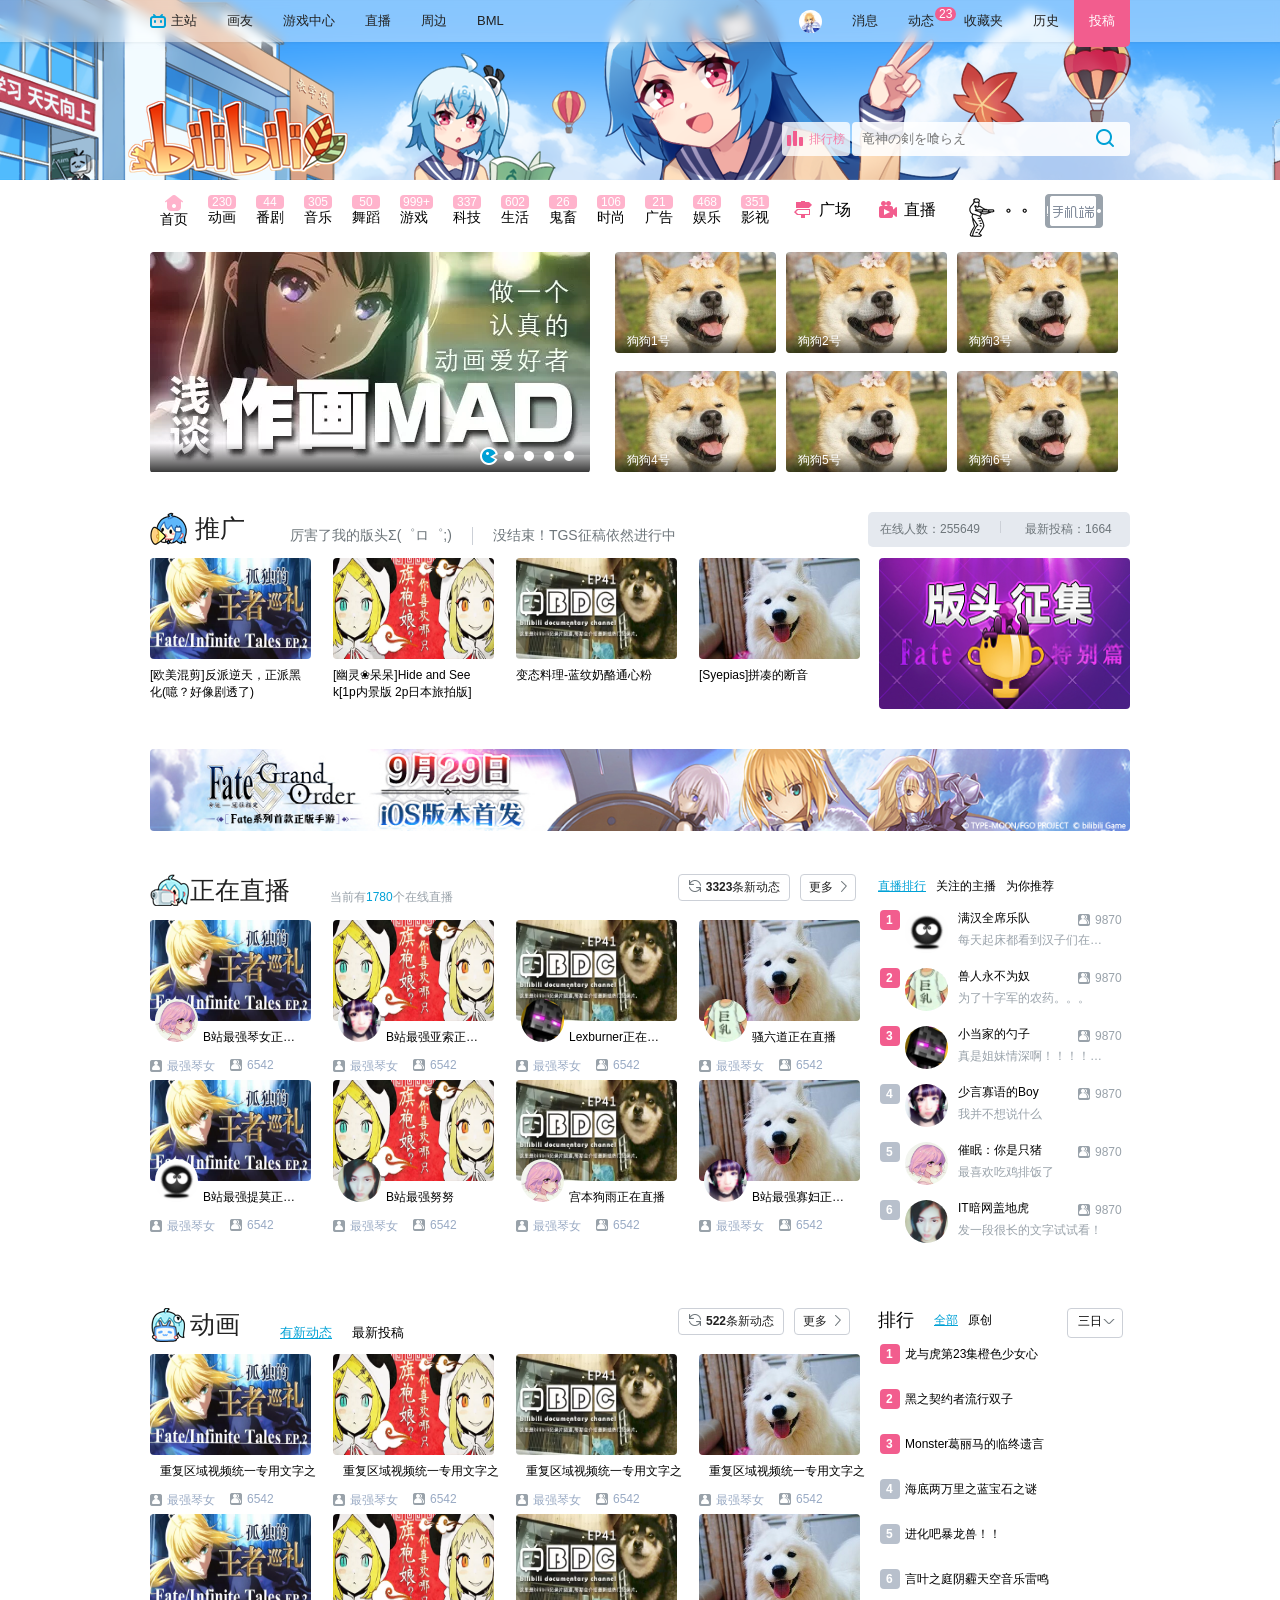
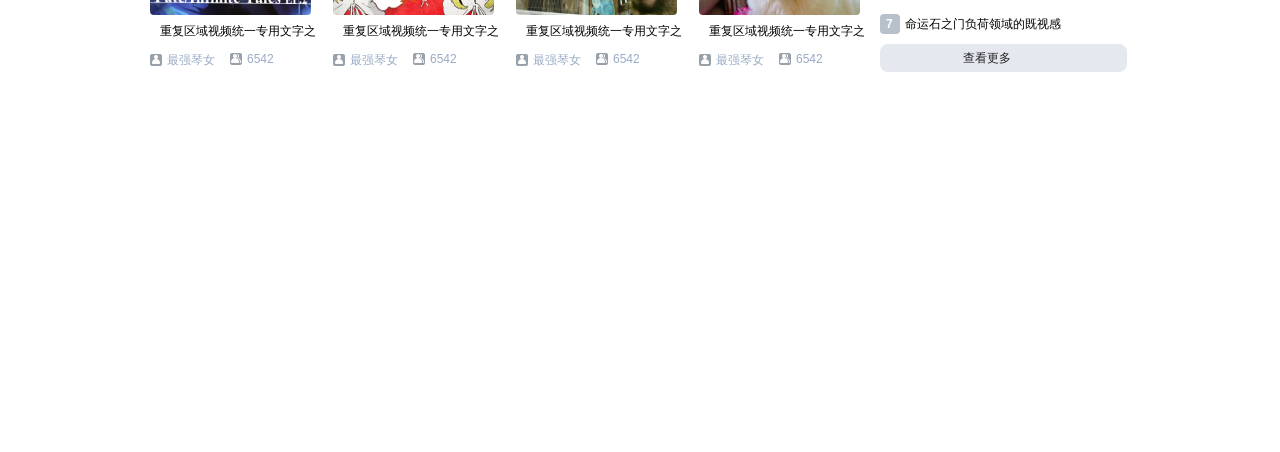
==== commit 0b7d9818: "50% finished version" ====
--- a/index.html
+++ b/index.html
@@ -485,45 +485,580 @@
 					<div class="HistoryScroll">
 						<div class="HistoryScrollBox">
 					<ul class="clearfix">
-						<li><img src="img/催眠：你是所有视频的post.jpg"/><div class="postBlur">狗狗1号</div></li>
-						<li><img src="img/催眠：你是所有视频的post.jpg"/><div class="postBlur">狗狗2号</div></li>
-						<li><img src="img/催眠：你是所有视频的post.jpg"/><div class="postBlur">狗狗3号</div></li>
-						<li><img src="img/催眠：你是所有视频的post.jpg"/><div class="postBlur">狗狗4号</div></li>
-						<li><img src="img/催眠：你是所有视频的post.jpg"/><div class="postBlur">狗狗5号</div></li>
-						<li><img src="img/催眠：你是所有视频的post.jpg"/><div class="postBlur">狗狗6号</div></li>
+						<li><img src="img/催眠：你是所有视频的post.jpg"/><div class="postBlur">狗狗1号</div><div class="AllBlur"><div class="videoName">狗狗1号</div><div class="upName">喜欢狗狗的Johan</div><div class="bofangliang">播放量：2333万</div></div></li>
+						<li><img src="img/催眠：你是所有视频的post.jpg"/><div class="postBlur">狗狗2号</div><div class="AllBlur"><div class="videoName">狗狗2号</div><div class="upName">喜欢狗狗的Johan</div><div class="bofangliang">播放量：2333万</div></div></li>
+						<li><img src="img/催眠：你是所有视频的post.jpg"/><div class="postBlur">狗狗3号</div><div class="AllBlur"><div class="videoName">狗狗3号</div><div class="upName">喜欢狗狗的Johan</div><div class="bofangliang">播放量：2333万</div></div></li>
+						<li><img src="img/催眠：你是所有视频的post.jpg"/><div class="postBlur">狗狗4号</div><div class="AllBlur"><div class="videoName">狗狗4号</div><div class="upName">喜欢狗狗的Johan</div><div class="bofangliang">播放量：2333万</div></div></li>
+						<li><img src="img/催眠：你是所有视频的post.jpg"/><div class="postBlur">狗狗5号</div><div class="AllBlur"><div class="videoName">狗狗5号</div><div class="upName">喜欢狗狗的Johan</div><div class="bofangliang">播放量：2333万</div></div></li>
+						<li><img src="img/催眠：你是所有视频的post.jpg"/><div class="postBlur">狗狗6号</div><div class="AllBlur"><div class="videoName">狗狗6号</div><div class="upName">喜欢狗狗的Johan</div><div class="bofangliang">播放量：2333万</div></div></li>
 					</ul>
 					<ul class="clearfix">
-						<li><img src="img/催眠：你也是视频的post.jpg"/><div class="postBlur">狗狗7号</div></li>
-						<li><img src="img/催眠：你也是视频的post.jpg"/><div class="postBlur">狗狗8号</div></li>
-						<li><img src="img/催眠：你也是视频的post.jpg"/><div class="postBlur">狗狗9号</div></li>
-						<li><img src="img/催眠：你也是视频的post.jpg"/><div class="postBlur">狗狗10号</div></li>
-						<li><img src="img/催眠：你也是视频的post.jpg"/><div class="postBlur">狗狗11号</div></li>
-						<li><img src="img/催眠：你也是视频的post.jpg"/><div class="postBlur">狗狗12号</div></li>
+						<li><img src="img/催眠：你也是视频的post.jpg"/><div class="postBlur">狗狗7号</div><div class="AllBlur"><div class="videoName">狗狗7号</div><div class="upName">喜欢狗狗的Johan</div><div class="bofangliang">播放量：2333万</div></div></li>
+						<li><img src="img/催眠：你也是视频的post.jpg"/><div class="postBlur">狗狗8号</div><div class="AllBlur"><div class="videoName">狗狗8号</div><div class="upName">喜欢狗狗的Johan</div><div class="bofangliang">播放量：2333万</div></div></li>
+						<li><img src="img/催眠：你也是视频的post.jpg"/><div class="postBlur">狗狗9号</div><div class="AllBlur"><div class="videoName">狗狗9号</div><div class="upName">喜欢狗狗的Johan</div><div class="bofangliang">播放量：2333万</div></div></li>
+						<li><img src="img/催眠：你也是视频的post.jpg"/><div class="postBlur">狗狗10号</div><div class="AllBlur"><div class="videoName">狗狗10号</div><div class="upName">喜欢狗狗的Johan</div><div class="bofangliang">播放量：2333万</div></div></li>
+						<li><img src="img/催眠：你也是视频的post.jpg"/><div class="postBlur">狗狗11号</div><div class="AllBlur"><div class="videoName">狗狗11号</div><div class="upName">喜欢狗狗的Johan</div><div class="bofangliang">播放量：2333万</div></div></li>
+						<li><img src="img/催眠：你也是视频的post.jpg"/><div class="postBlur">狗狗12号</div><div class="AllBlur"><div class="videoName">狗狗12号</div><div class="upName">喜欢狗狗的Johan</div><div class="bofangliang">播放量：2333万</div></div></li>
 					</ul>
 					<ul class="clearfix">
-						<li><img src="img/催眠：你是视频post.jpg"/><div class="postBlur">狗狗13号</div></li>
-						<li><img src="img/催眠：你是视频post.jpg"/><div class="postBlur">狗狗14号</div></li>
-						<li><img src="img/催眠：你是视频post.jpg"/><div class="postBlur">狗狗15号</div></li>
-						<li><img src="img/催眠：你是视频post.jpg"/><div class="postBlur">狗狗16号</div></li>
-						<li><img src="img/催眠：你是视频post.jpg"/><div class="postBlur">狗狗17号</div></li>
-						<li><img src="img/催眠：你是视频post.jpg"/><div class="postBlur">狗狗18号</div></li>
+						<li><img src="img/催眠：你是视频post.jpg"/><div class="postBlur">狗狗13号</div><div class="AllBlur"><div class="videoName">狗狗13号</div><div class="upName">喜欢狗狗的Johan</div><div class="bofangliang">播放量：2333万</div></div></li>
+						<li><img src="img/催眠：你是视频post.jpg"/><div class="postBlur">狗狗14号</div><div class="AllBlur"><div class="videoName">狗狗14号</div><div class="upName">喜欢狗狗的Johan</div><div class="bofangliang">播放量：2333万</div></div></li>
+						<li><img src="img/催眠：你是视频post.jpg"/><div class="postBlur">狗狗15号</div><div class="AllBlur"><div class="videoName">狗狗15号</div><div class="upName">喜欢狗狗的Johan</div><div class="bofangliang">播放量：2333万</div></div></li>
+						<li><img src="img/催眠：你是视频post.jpg"/><div class="postBlur">狗狗16号</div><div class="AllBlur"><div class="videoName">狗狗16号</div><div class="upName">喜欢狗狗的Johan</div><div class="bofangliang">播放量：2333万</div></div></li>
+						<li><img src="img/催眠：你是视频post.jpg"/><div class="postBlur">狗狗17号</div><div class="AllBlur"><div class="videoName">狗狗17号</div><div class="upName">喜欢狗狗的Johan</div><div class="bofangliang">播放量：2333万</div></div></li>
+						<li><img src="img/催眠：你是视频post.jpg"/><div class="postBlur">狗狗18号</div><div class="AllBlur"><div class="videoName">狗狗18号</div><div class="upName">喜欢狗狗的Johan</div><div class="bofangliang">播放量：2333万</div></div></li>
 					</ul>
 					</div>
 				</div>
-					<div class="leftBar">
+					<div class="leftBar clearfix">
 						<i></i><span>昨日</span>
 					</div>
-					<div class="rightBar">
+					<div class="rightBar clearfix">
 						<span>一周</span><i></i>
 					</div>
 				</div>
 			</div>
 		</div><!--banner区结束-->
 		<div class="tuiguang">
-			
-		<div><!--推广区结束-->
-		</br></br></br></br></br></br></br></br></br></br></br></br></br></br></br></br></br></br></br></br></br></br></br></br></br></br></br></br></br></br></br></br></br></br></br></br></br></br></br></br></br></br></br></br></br></br></br></br></br></br></br>
+		<div class="comWidth">
+			<div class="tuiguangheader clearfix">
+				<div class="tuiguangLogo fl">
+					推广
+				</div>
+				<div class="tuiguangDes fl clearfix">
+					<div class="left fl">
+						厉害了我的版头Σ(゜ロ゜;)
+					</div>
+					<div class="right fr">
+						没结束！TGS征稿依然进行中
+					</div>
+				</div>
+				<div class="renshuAndtougao fr">
+					<div class="zaixianrenshu fl">
+						在线人数：255649
+					</div>
+				    <div class="zuixintougao fl">
+				    	最新投稿：1664
+				    </div>
+				</div>
+			</div><!--推广头结束-->
+			<div class="tuiguangBody clearfix">
+				<div class="left fl clearfix">
+					<ul class="clearfix">
+						<li><img src="img/2.png"/><div class="videoDes">[欧美混剪]反派逆天，正派黑化(噫？好像剧透了)</div><div class="AllBlur"><div class="videoTime">2:13</div></div></li>
+						<li><img src="img/3.png"/><div class="videoDes">[幽灵❀呆呆]Hide and See k[1p内景版 2p日本旅拍版]</div><div class="AllBlur"><div class="videoTime">1:20</div></div></li>
+						<li><img src="img/5.png"/><div class="videoDes">变态料理-蓝纹奶酪通心粉</div><div class="AllBlur"><div class="videoTime">14:13</div></div></li>
+						<li><img src="img/催眠：你也是视频的post.jpg"/><div class="videoDes">[Syepias]拼凑的断音</div><div class="AllBlur"><div class="videoTime">10:30</div></div></li>
+					</ul>
+				</div>
+				<div class="right fr">
+					<img src="img/版头征集.jpg"/>
+				</div>
+			</div><!--推广体结束-->
+			<div class="tuiguangFooter">
+				<img src="img/推广广告之Fate.jpg"/>
+			</div><!--推广底结束-->
+		</div>
+		</div><!--推广区结束-->
+	    <div class="zhiboqu tuiguang">
+		<div class="comWidth">
+			<div class="tuiguangheader clearfix">
+				<div class="tuiguangLogo fl zhiboLogo">
+					正在直播
+				</div>
+				<div class="tuiguangDes fl clearfix zhiboDes">
+					<div class="left fl">
+						当前有<span>1780</span>个在线直播
+					</div>
+					<div class="right fr clearfix">
+						<div class="xindongtai fl">
+							<span class="xindongtaiIcon"></span><b>3323</b>条新动态
+						</div>
+						<div class="gengduodongtai fl">
+							更多<span class="gengduodongtaiIcon"></span>
+						</div>
+					</div>
+				</div>
+				<div class="zhiboBar fr">
+					<div class="zhibopaihang fl">
+		                                 直播排行
+					</div>
+				    <div class="guanzhudezhubo fl">
+				    	关注的主播
+				    </div>
+				    <div class="weinituijian fl">
+				    	为你推荐
+				    </div>
+				</div>
+			</div><!--推广头结束-->
+			<div class="tuiguangBody zhiboBody clearfix">
+				<div class="left fl clearfix">
+					<ul class="clearfix">
+						<li>
+							<img src="img/2.png"/>
+							<div class="videoDes">
+								<div class="zhibotouxiang">
+									<img src="img/直播1.jpg"/><span>B站最强琴女正在直播！！！</span>
+							    </div>
+							</div>
+							<div class="AllBlur">
+								<div class="videoTime">LIVE</div>
+							</div>
+							<div class="shipinzhurenxinxi clearfix">
+									<div class="upzhumingzi fl">
+										<i class="upzhuIcon"></i>最强琴女
+									</div>
+									<div class="guanzhongshu fl">
+										<i class="guanzhongshuIcon"></i>6542
+									</div>
+							</div>
+						</li>
+						<li><img src="img/3.png"/><div class="videoDes"><div class="zhibotouxiang"><img src="img/直播2.jpg"/><span>B站最强亚索正在直播！！！</span></div></div><div class="AllBlur"><div class="videoTime">LIVE</div></div><div class="shipinzhurenxinxi clearfix">
+									<div class="upzhumingzi fl">
+										<i class="upzhuIcon"></i>最强琴女
+									</div>
+									<div class="guanzhongshu fl">
+										<i class="guanzhongshuIcon"></i>6542
+									</div>
+							</div>
+						</li>
+						<li><img src="img/5.png"/><div class="videoDes"><div class="zhibotouxiang"><img src="img/直播3.jpg"/><span>Lexburner正在直播</span></div></div><div class="AllBlur"><div class="videoTime">LIVE</div></div><div class="shipinzhurenxinxi clearfix">
+									<div class="upzhumingzi fl">
+										<i class="upzhuIcon"></i>最强琴女
+									</div>
+									<div class="guanzhongshu fl">
+										<i class="guanzhongshuIcon"></i>6542
+									</div>
+							</div>
+						</li>
+						<li><img src="img/催眠：你也是视频的post.jpg"/><div class="videoDes"><div class="zhibotouxiang"><img src="img/直播4.jpg"/><span>骚六道正在直播</span></div></div><div class="AllBlur"><div class="videoTime">LIVE</div></div><div class="shipinzhurenxinxi clearfix">
+									<div class="upzhumingzi fl">
+										<i class="upzhuIcon"></i>最强琴女
+									</div>
+									<div class="guanzhongshu fl">
+										<i class="guanzhongshuIcon"></i>6542
+									</div>
+							</div>
+						</li>
+						<li><img src="img/2.png"/><div class="videoDes"><div class="zhibotouxiang"><img src="img/直播5.jpg"/><span>B站最强提莫正在直播！！！</span></div></div><div class="AllBlur"><div class="videoTime">LIVE</div></div><div class="shipinzhurenxinxi clearfix">
+									<div class="upzhumingzi fl">
+										<i class="upzhuIcon"></i>最强琴女
+									</div>
+									<div class="guanzhongshu fl">
+										<i class="guanzhongshuIcon"></i>6542
+									</div>
+							</div>
+						</li>
+						<li><img src="img/3.png"/><div class="videoDes"><div class="zhibotouxiang"><img src="img/直播6.jpg"/><span>B站最强努努</span></div></div><div class="AllBlur"><div class="videoTime">LIVE</div></div><div class="shipinzhurenxinxi clearfix">
+									<div class="upzhumingzi fl">
+										<i class="upzhuIcon"></i>最强琴女
+									</div>
+									<div class="guanzhongshu fl">
+										<i class="guanzhongshuIcon"></i>6542
+									</div>
+							</div>
+						</li>
+						<li><img src="img/5.png"/><div class="videoDes"><div class="zhibotouxiang"><img src="img/直播1.jpg"/><span>宫本狗雨正在直播</span></div></div><div class="AllBlur"><div class="videoTime">LIVE</div></div><div class="shipinzhurenxinxi clearfix">
+									<div class="upzhumingzi fl">
+										<i class="upzhuIcon"></i>最强琴女
+									</div>
+									<div class="guanzhongshu fl">
+										<i class="guanzhongshuIcon"></i>6542
+									</div>
+							</div>
+						</li>
+						<li><img src="img/催眠：你也是视频的post.jpg"/><div class="videoDes"><div class="zhibotouxiang"><img src="img/直播2.jpg"/><span>B站最强寡妇正在直播！！！</span></div></div><div class="AllBlur"><div class="videoTime">LIVE</div></div><div class="shipinzhurenxinxi clearfix">
+									<div class="upzhumingzi fl">
+										<i class="upzhuIcon"></i>最强琴女
+									</div>
+									<div class="guanzhongshu fl">
+										<i class="guanzhongshuIcon"></i>6542
+									</div>
+							</div>
+						</li>
+					</ul>
+				</div><!--left结束-->
+				<div class="right fr">
+					 <div class="container">
+					  <ul class="clearfix">
+					  	<li>
+					  		<i class="rank1 fl">1</i>
+					  		<div class="paimingtouxiang fl">
+					  		     <img src="img/直播5.jpg"/>
+					  	    </div>
+					  	    <div class="zhuboDes clearfix fl">
+					  	        <div class="left fl">
+					  	        	<div class="zhubomingzi">满汉全席乐队</div><div class="zhuboqianming">每天起床都看到汉子们在互撩</div>
+					  	        </div>
+					  	        <div class="right fr">
+					  	        	<i class="guanzhongshuIcon"></i><span class="guanzhongshu">9870</span>
+					  	        </div>
+					  	    </div>
+					  	</li>
+					  	<li>
+					  		<i class="rank1 rank2 fl">2</i>
+					  		<div class="paimingtouxiang fl">
+					  		     <img src="img/直播4.jpg"/>
+					  	    </div>
+					  	    <div class="zhuboDes clearfix fl">
+					  	        <div class="left fl">
+					  	        	<div class="zhubomingzi">兽人永不为奴</div><div class="zhuboqianming">为了十字军的农药。。。</div>
+					  	        </div>
+					  	        <div class="right fr">
+					  	        	<i class="guanzhongshuIcon"></i><span class="guanzhongshu">9870</span>
+					  	        </div>
+					  	    </div>
+					  	</li>
+					  	<li>
+					  		<i class="rank1 rank3 fl">3</i>
+					  		<div class="paimingtouxiang fl">
+					  		     <img src="img/直播3.jpg"/>
+					  	    </div>
+					  	    <div class="zhuboDes clearfix fl">
+					  	        <div class="left fl">
+					  	        	<div class="zhubomingzi">小当家的勺子</div><div class="zhuboqianming">真是姐妹情深啊！！！！！！！！</div>
+					  	        </div>
+					  	        <div class="right fr">
+					  	        	<i class="guanzhongshuIcon"></i><span class="guanzhongshu">9870</span>
+					  	        </div>
+					  	    </div>
+					  	</li>
+					  	<li>
+					  		<i class="rank1 rank4 fl">4</i>
+					  		<div class="paimingtouxiang fl">
+					  		     <img src="img/直播2.jpg"/>
+					  	    </div>
+					  	    <div class="zhuboDes clearfix fl">
+					  	        <div class="left fl">
+					  	        	<div class="zhubomingzi">少言寡语的Boy</div><div class="zhuboqianming">我并不想说什么</div>
+					  	        </div>
+					  	        <div class="right fr">
+					  	        	<i class="guanzhongshuIcon"></i><span class="guanzhongshu">9870</span>
+					  	        </div>
+					  	    </div>
+					  	</li>
+					  	<li>
+					  		<i class="rank1 rank5 fl">5</i>
+					  		<div class="paimingtouxiang fl">
+					  		     <img src="img/直播1.jpg"/>
+					  	    </div>
+					  	    <div class="zhuboDes clearfix fl">
+					  	        <div class="left fl">
+					  	        	<div class="zhubomingzi">催眠：你是只猪</div><div class="zhuboqianming">最喜欢吃鸡排饭了</div>
+					  	        </div>
+					  	        <div class="right fr">
+					  	        	<i class="guanzhongshuIcon"></i><span class="guanzhongshu">9870</span>
+					  	        </div>
+					  	    </div>
+					  	</li>
+					  	<li>
+					  		<i class="rank1 rank6 fl">6</i>
+					  		<div class="paimingtouxiang fl">
+					  		     <img src="img/直播6.jpg"/>
+					  	    </div>
+					  	    <div class="zhuboDes clearfix fl">
+					  	        <div class="left fl">
+					  	        	<div class="zhubomingzi">IT暗网盖地虎</div><div class="zhuboqianming">发一段很长的文字试试看！</div>
+					  	        </div>
+					  	        <div class="right fr">
+					  	        	<i class="guanzhongshuIcon"></i><span class="guanzhongshu">9870</span>
+					  	        </div>
+					  	    </div>
+					  	</li>
+					  </ul>
+					  <ul class="clearfix">
+					 	<li>
+					  		<div class="paimingtouxiang fl">
+					  		     <img src="img/直播5.jpg"/>
+					  	    </div>
+					  	    <div class="zhuboDes clearfix fl">
+					  	        <div class="left fl">
+					  	        	<div class="zhubomingzi">满汉全席乐队</div><div class="zhuboqianming">每天起床都看到汉子们在互撩</div>
+					  	        </div>
+					  	        <div class="right fr">
+					  	        	<i class="guanzhongshuIcon"></i><span class="guanzhongshu">9870</span>
+					  	        </div>
+					  	    </div>
+					  	</li>
+					  	<li>
+					  		<div class="paimingtouxiang fl">
+					  		     <img src="img/直播4.jpg"/>
+					  	    </div>
+					  	    <div class="zhuboDes clearfix fl">
+					  	        <div class="left fl">
+					  	        	<div class="zhubomingzi">兽人永不为奴</div><div class="zhuboqianming">为了十字军的农药。。。</div>
+					  	        </div>
+					  	        <div class="right fr">
+					  	        	<i class="guanzhongshuIcon"></i><span class="guanzhongshu">9870</span>
+					  	        </div>
+					  	    </div>
+					  	</li>
+					 </ul>
+					  <ul>
+					 	<img src="img/推广区.png" class="nanqian"/>
+					 	Bilibili直播，吃瓜特辑第一期
+					 </ul>
+					 </div><!--container结束-->
+				</div><!--right结束-->
+			</div><!--直播体结束-->
+		</div><!--comwidth结束-->
+		</div><!--直播区结束-->
+		<div class="donghuaqu zhiboqu tuiguang">
+		<div class="comWidth">
+			<div class="tuiguangheader clearfix">
+				<div class="tuiguangLogo fl zhiboLogo donghuaLogo">
+					动画
+				</div>
+				<div class="tuiguangDes fl clearfix zhiboDes donghuaDes">
+					<div class="left fl">
+						<i class="youxindongtai">有新动态</i><i class="zuixintougao2">最新投稿</i>
+					</div>
+					<div class="right fr clearfix">
+						<div class="xindongtai fl">
+							<span class="xindongtaiIcon"></span><b>522</b>条新动态
+						</div>
+						<div class="gengduodongtai fl">
+							更多<span class="gengduodongtaiIcon"></span>
+						</div>
+					</div>
+				</div>
+				<div class="zhiboBar fr">
+					<div class="fl paihang">
+		                                 排行
+					</div>
+				    <div class="fl quanbu">
+				    	全部
+				    </div>
+				    <div class="fl yuanchuang">
+				    	原创
+				    </div>
+				    <div class="dateBar fl">
+				    	<ul class="clearfix timebar">
+				    		<li>三日</li>
+				    		<li>一周</li>
+				    		<span></span>
+				    	</ul>
+				    </div>
+				</div>
+			</div><!--推广头结束-->
+			<div class="tuiguangBody zhiboBody donghuaBody clearfix">
+				<div class="left fl clearfix">
+					<div class="container2">
+					<ul class="clearfix">
+						<li>
+							<img src="img/2.png"/>
+							<div class="videoDes">
+								<div class="zhibotouxiang">
+									<span>重复区域视频统一专用文字之较长hover展开 (๑•̀ㅂ•́)و✧！</span>
+							    </div>
+							</div>
+							<div class="AllBlur">
+								<div class="videoTime">12:34</div>
+							</div>
+							<div class="shipinzhurenxinxi clearfix">
+									<div class="upzhumingzi fl">
+										<i class="upzhuIcon"></i>最强琴女
+									</div>
+									<div class="guanzhongshu fl">
+										<i class="guanzhongshuIcon"></i>6542
+									</div>
+							</div>
+						</li>
+						<li><img src="img/3.png"/><div class="videoDes"><div class="zhibotouxiang"><span>重复区域视频统一专用文字之较长hover展开 (๑•̀ㅂ•́)و✧！</span></div></div><div class="AllBlur"><div class="videoTime">5:50</div></div><div class="shipinzhurenxinxi clearfix">
+									<div class="upzhumingzi fl">
+										<i class="upzhuIcon"></i>最强琴女
+									</div>
+									<div class="guanzhongshu fl">
+										<i class="guanzhongshuIcon"></i>6542
+									</div>
+							</div>
+						</li>
+						<li><img src="img/5.png"/><div class="videoDes"><div class="zhibotouxiang"><span>重复区域视频统一专用文字之较长hover展开 (๑•̀ㅂ•́)و✧！</span></div></div><div class="AllBlur"><div class="videoTime">20:30</div></div><div class="shipinzhurenxinxi clearfix">
+									<div class="upzhumingzi fl">
+										<i class="upzhuIcon"></i>最强琴女
+									</div>
+									<div class="guanzhongshu fl">
+										<i class="guanzhongshuIcon"></i>6542
+									</div>
+							</div>
+						</li>
+						<li><img src="img/催眠：你也是视频的post.jpg"/><div class="videoDes"><div class="zhibotouxiang"><span>重复区域视频统一专用文字之较长hover展开 (๑•̀ㅂ•́)و✧！</span></div></div><div class="AllBlur"><div class="videoTime">20:59</div></div><div class="shipinzhurenxinxi clearfix">
+									<div class="upzhumingzi fl">
+										<i class="upzhuIcon"></i>最强琴女
+									</div>
+									<div class="guanzhongshu fl">
+										<i class="guanzhongshuIcon"></i>6542
+									</div>
+							</div>
+						</li>
+						<li><img src="img/2.png"/><div class="videoDes"><div class="zhibotouxiang"><span>重复区域视频统一专用文字之较长hover展开 (๑•̀ㅂ•́)و✧！</span></div></div><div class="AllBlur"><div class="videoTime">33:00</div></div><div class="shipinzhurenxinxi clearfix">
+									<div class="upzhumingzi fl">
+										<i class="upzhuIcon"></i>最强琴女
+									</div>
+									<div class="guanzhongshu fl">
+										<i class="guanzhongshuIcon"></i>6542
+									</div>
+							</div>
+						</li>
+						<li><img src="img/3.png"/><div class="videoDes"><div class="zhibotouxiang"><span>重复区域视频统一专用文字之较长hover展开 (๑•̀ㅂ•́)و✧！</span></div></div><div class="AllBlur"><div class="videoTime">5:18</div></div><div class="shipinzhurenxinxi clearfix">
+									<div class="upzhumingzi fl">
+										<i class="upzhuIcon"></i>最强琴女
+									</div>
+									<div class="guanzhongshu fl">
+										<i class="guanzhongshuIcon"></i>6542
+									</div>
+							</div>
+						</li>
+						<li><img src="img/5.png"/><div class="videoDes"><div class="zhibotouxiang"><span>重复区域视频统一专用文字之较长hover展开 (๑•̀ㅂ•́)و✧！</span></div></div><div class="AllBlur"><div class="videoTime">17:45</div></div><div class="shipinzhurenxinxi clearfix">
+									<div class="upzhumingzi fl">
+										<i class="upzhuIcon"></i>最强琴女
+									</div>
+									<div class="guanzhongshu fl">
+										<i class="guanzhongshuIcon"></i>6542
+									</div>
+							</div>
+						</li>
+						<li><img src="img/催眠：你也是视频的post.jpg"/><div class="videoDes"><div class="zhibotouxiang"><span>重复区域视频统一专用文字之较长hover展开 (๑•̀ㅂ•́)و✧！</span></div></div><div class="AllBlur"><div class="videoTime">20:11</div></div><div class="shipinzhurenxinxi clearfix">
+									<div class="upzhumingzi fl">
+										<i class="upzhuIcon"></i>最强琴女
+									</div>
+									<div class="guanzhongshu fl">
+										<i class="guanzhongshuIcon"></i>6542
+									</div>
+							</div>
+						</li>
+					</ul>
+					<ul class="clearfix">
+						<li>
+							<img src="img/3.png"/>
+							<div class="videoDes">
+								<div class="zhibotouxiang">
+									<span>重复区域视频统一专用文字之较长hover展开 (๑•̀ㅂ•́)و✧！</span>
+							    </div>
+							</div>
+							<div class="AllBlur">
+								<div class="videoTime">12:34</div>
+							</div>
+							<div class="shipinzhurenxinxi clearfix">
+									<div class="upzhumingzi fl">
+										<i class="upzhuIcon"></i>最强琴女
+									</div>
+									<div class="guanzhongshu fl">
+										<i class="guanzhongshuIcon"></i>6542
+									</div>
+							</div>
+						</li>
+						<li><img src="img/2.png"/><div class="videoDes"><div class="zhibotouxiang"><span>重复区域视频统一专用文字之较长hover展开 (๑•̀ㅂ•́)و✧！</span></div></div><div class="AllBlur"><div class="videoTime">5:50</div></div><div class="shipinzhurenxinxi clearfix">
+									<div class="upzhumingzi fl">
+										<i class="upzhuIcon"></i>最强琴女
+									</div>
+									<div class="guanzhongshu fl">
+										<i class="guanzhongshuIcon"></i>6542
+									</div>
+							</div>
+						</li>
+						<li><img src="img/1.png"/><div class="videoDes"><div class="zhibotouxiang"><span>重复区域视频统一专用文字之较长hover展开 (๑•̀ㅂ•́)و✧！</span></div></div><div class="AllBlur"><div class="videoTime">20:30</div></div><div class="shipinzhurenxinxi clearfix">
+									<div class="upzhumingzi fl">
+										<i class="upzhuIcon"></i>最强琴女
+									</div>
+									<div class="guanzhongshu fl">
+										<i class="guanzhongshuIcon"></i>6542
+									</div>
+							</div>
+						</li>
+						<li><img src="img/5.png"/><div class="videoDes"><div class="zhibotouxiang"><span>重复区域视频统一专用文字之较长hover展开 (๑•̀ㅂ•́)و✧！</span></div></div><div class="AllBlur"><div class="videoTime">20:59</div></div><div class="shipinzhurenxinxi clearfix">
+									<div class="upzhumingzi fl">
+										<i class="upzhuIcon"></i>最强琴女
+									</div>
+									<div class="guanzhongshu fl">
+										<i class="guanzhongshuIcon"></i>6542
+									</div>
+							</div>
+						</li>
+						<li><img src="img/3.png"/><div class="videoDes"><div class="zhibotouxiang"><span>重复区域视频统一专用文字之较长hover展开 (๑•̀ㅂ•́)و✧！</span></div></div><div class="AllBlur"><div class="videoTime">33:00</div></div><div class="shipinzhurenxinxi clearfix">
+									<div class="upzhumingzi fl">
+										<i class="upzhuIcon"></i>最强琴女
+									</div>
+									<div class="guanzhongshu fl">
+										<i class="guanzhongshuIcon"></i>6542
+									</div>
+							</div>
+						</li>
+						<li><img src="img/5.png"/><div class="videoDes"><div class="zhibotouxiang"><span>重复区域视频统一专用文字之较长hover展开 (๑•̀ㅂ•́)و✧！</span></div></div><div class="AllBlur"><div class="videoTime">5:18</div></div><div class="shipinzhurenxinxi clearfix">
+									<div class="upzhumingzi fl">
+										<i class="upzhuIcon"></i>最强琴女
+									</div>
+									<div class="guanzhongshu fl">
+										<i class="guanzhongshuIcon"></i>6542
+									</div>
+							</div>
+						</li>
+						<li><img src="img/4.png"/><div class="videoDes"><div class="zhibotouxiang"><span>重复区域视频统一专用文字之较长hover展开 (๑•̀ㅂ•́)و✧！</span></div></div><div class="AllBlur"><div class="videoTime">17:45</div></div><div class="shipinzhurenxinxi clearfix">
+									<div class="upzhumingzi fl">
+										<i class="upzhuIcon"></i>最强琴女
+									</div>
+									<div class="guanzhongshu fl">
+										<i class="guanzhongshuIcon"></i>6542
+									</div>
+							</div>
+						</li>
+						<li><img src="img/催眠：你是所有视频的post.jpg"/><div class="videoDes"><div class="zhibotouxiang"><span>重复区域视频统一专用文字之较长hover展开 (๑•̀ㅂ•́)و✧！</span></div></div><div class="AllBlur"><div class="videoTime">20:11</div></div><div class="shipinzhurenxinxi clearfix">
+									<div class="upzhumingzi fl">
+										<i class="upzhuIcon"></i>最强琴女
+									</div>
+									<div class="guanzhongshu fl">
+										<i class="guanzhongshuIcon"></i>6542
+									</div>
+							</div>
+						</li>
+					</ul>
+				  </div>
+				</div><!--left结束-->
+				<div class="right fr">
+					 <div class="container3">
+					  <ul class="clearfix">
+					  	<li>
+					  		<i class="rank1 fl">1</i>
+					  	        	<div class="zhubomingzi">龙与虎第23集橙色少女心</div>
+					  	</li>
+					  	<li>
+					  		<i class="rank1 rank2 fl">2</i>
+					  	        	<div class="zhubomingzi">黑之契约者流行双子</div>
+					  	</li>
+					  	<li>
+					  		<i class="rank1 rank3 fl">3</i>
+					  	        	<div class="zhubomingzi">Monster葛丽马的临终遗言</div>
+					  	</li>
+					  	<li>
+					  		<i class="rank1 rank4 fl">4</i>
+					  	        	<div class="zhubomingzi">海底两万里之蓝宝石之谜</div>
+					  	</li>
+					  	<li>
+					  		<i class="rank1 rank5 fl">5</i>
+					  	    <div class="zhubomingzi">进化吧暴龙兽！！</div>
+					  	</li>
+					  	<li>
+					  		<i class="rank1 rank6 fl">6</i>
+					  	        	<div class="zhubomingzi">言叶之庭阴霾天空音乐雷鸣</div>
+					  	</li>
+					  	<li>
+					  		<i class="rank1 rank7 fl">7</i>
+					  	        	<div class="zhubomingzi">命运石之门负荷领域的既视感</div>
+					  	</li>
+					  	<li id="donghuachakangengduo">
+					  		查看更多<em><em>
+					  	</li>
+					  </ul>
+					   
+					  
+					 </div><!--container结束-->
+				</div><!--right结束-->
+			</div><!--直播体结束-->
+		</div><!--comwidth结束-->
+		</div><!--直播区结束-->
+			</br></br></br></br></br></br></br></br></br></br></br></br></br></br></br></br></br></br></br></br></br></br></br></br></br>
     <script type="text/javascript" src="js/jquery-3.0.0.min.js" ></script>
 	<script type="text/javascript" src="js/main.js" ></script>
 	</body>
+         
 </html>
--- a/css/style.css
+++ b/css/style.css
@@ -831,7 +831,6 @@
 #yingshi li{float: none;font-size: 12px;width: 84px !important;height:32px !important;line-height: 32px !important;padding: 0 23px;color: black !important;background: url(../img/icons2.png) 10px -1612px no-repeat;}
 .zhibo li{float: none;font-size: 12px;width: 84px !important;height:32px !important;line-height: 32px !important;padding: 0 23px;color: black !important;background: url(../img/icons2.png) 10px -1612px no-repeat;}
 
-
 #donghua li:hover{background-color: #E5E9EF;color: black;animation: selectLeft 0.2s linear;animation-fill-mode: forwards;-webkit-animation: selectLeft 0.2s linear;-webkit-animation-fill-mode: forwards;}
 #fanju li:hover{background-color: #E5E9EF;color: black;animation: selectLeft 0.2s linear;animation-fill-mode: forwards;-webkit-animation: selectLeft 0.2s linear;-webkit-animation-fill-mode: forwards;}
 #yinyue li:hover{background-color: #E5E9EF;color: black;animation: selectLeft 0.2s linear;animation-fill-mode: forwards;-webkit-animation: selectLeft 0.2s linear;-webkit-animation-fill-mode: forwards;}
@@ -852,6 +851,7 @@
 	position: absolute;
 	width: 130px;
 	background-color: #FFF;
+	border-radius: 0 0 4px 4px;
 	box-shadow: 1px 1px 3px rgba(0,0,0,0.4);
 	display: none;
 	z-index: 1000;
@@ -860,6 +860,7 @@
 	position: absolute;
 	width: 135px;
 	background-color: #FFF;
+	border-radius: 0 0 4px 4px;
 	box-shadow: 1px 1px 3px rgba(0,0,0,0.4);
 	display: none;
 	z-index: 1000;
@@ -868,6 +869,7 @@
 	position: absolute;
 	width: 155px;
 	background-color: #FFF;
+	border-radius: 0 0 4px 4px;
 	box-shadow: 1px 1px 3px rgba(0,0,0,0.4);
 	display: none;
 	z-index: 1000;
@@ -1159,7 +1161,6 @@
 	border-radius: 4px;
 }
 .leftBar{
-	width: 20px;
 	text-align: center;
 	color: white;
 	padding: 10px;
@@ -1167,35 +1168,48 @@
 	position: absolute;
 	left: 5px;
 	top: 40%;
+	border-radius: 0 4px 4px 0;
 	display: none;
 }
 .leftBar i{
-	display: inline-block;
+	display: block;
+	float:left;
 	height: 35px;
 	width: 8px;
 	background: url(../img/icons2.png);
-	background-position: 2px -1213px;
-	background-repeat: no-repeat;
-	vertical-align: middle;
+	background-position: 2px -1222px;
+	background-repeat: no-repeat;
+	vertical-align: middle;
+}
+.leftBar span{
+	display: block;
+	float: right;
+	width: 20px;
 }
 .leftBar:hover{background-color: rgba(0,0,0,0.9);cursor: pointer;}
 .rightBar{
-	width: 20px;
 	text-align: center;
 	color: white;
 	padding: 10px;
 	background-color: rgba(0,0,0,0.5);
 	position: absolute;
-	left: 468px;
+	left: 460px;
 	top: 40%;
-	display: none;
+	border-radius: 4px 0 0 4px;
+	display: none;
+}
+.rightBar span{
+	display: block;
+	float: left;
+	width: 20px;
 }
 .rightBar i{
-	display: inline-block;
+	display:block;
+	float: right;
 	height: 35px;
 	width: 8px;
 	background: url(../img/icons2.png);
-	background-position: 2px -1280px;
+	background-position: 2px -1267px;
 	background-repeat: no-repeat;
 	vertical-align: middle;
 	margin-top: -5px;
@@ -1221,11 +1235,526 @@
 	width: 520px;
 	height: 714px;
 }
-
-
+.AllBlur{
+	position: absolute;
+	width: 161px;
+	height: 101px;
+	border-radius: 4px;
+	background-color: rgba(0,0,0,0.6);
+	top: 0;
+	opacity: 0;
+}
+.videoName{
+	color: white;
+	font-size: 14px;
+	margin: 8px 0 15px 10px;
+}
+.upName,.bofangliang{
+	color: #99A2AA;
+	padding: 10px 0 0 5px;
+}
+.HistoryScrollBox li:hover .AllBlur{
+	animation: show .2s linear;
+	-webkit-animation: show .2s linear;
+	animation-fill-mode: forwards;
+	-webkit-animation-fill-mode: forwards;
+}
+.HistoryScrollBox li:hover .postBlur{
+	display: none;
+}
+@keyframes show{
+	from{opacity: 0;}
+	to{opacity: 1;}
+}
 /*轮播图右侧结束*/
 /*Banner区结束*/
 
+/*推广区开始*/
+.tuiguang{
+	margin-top: 40px;
+}
+    /*推广头*/
+.tuiguangheader{
+	height: 36px;
+}
+.tuiguangLogo{
+	width: 100px;
+	height: 40px;
+	vertical-align: middle;
+	background: url(../img/icons.png) -141px -78px no-repeat;
+	text-indent: 1.8em;
+	font-size: 25px;
+	font-weight: 300;
+	color: #222222;
+}
+.tuiguangDes{
+	color: #6D757A;
+	margin-top: 15px;
+	margin-left: 20px;
+	font-size: 14px;
+}
+.tuiguangDes .left{
+	padding: 0 20px;
+	border-right: 1px solid #CCD0D7;
+}
+.tuiguangDes .left:hover{color: #00A1D6;cursor: pointer;}
+.tuiguang .right{
+	padding: 0 20px;
+}
+.tuiguang .right:hover{color: #00A1D6;cursor: pointer;}
+.renshuAndtougao{
+	width: 262px;
+	height: 35px;
+	color: #6D757A;
+	box-sizing: border-box;
+	border-radius: 5px;
+	background-color: #E5E9EF;
+}
+.zaixianrenshu{
+	text-indent: 1em;
+	height: 12px;
+	padding-right: 20px;
+	margin-top: 9px;
+	border-right: 1px solid #CCD0D7;
+}
+.zaixianrenshu:hover{color: #00A1D6;cursor: pointer;}
+.zuixintougao{
+	line-height: 35px;
+	text-indent: 2em;
+}
+.zuixintougao:hover{color: #00A1D6;cursor: pointer;}
+      /*推广体*/
+.tuiguangBody{
+	margin-top: 10px;
+}     
+.tuiguangBody img{
+	width: 161px;
+	height: 101px;
+	border-radius: 4px;
+}    
+.tuiguangBody li{
+	float: left;
+	padding: 0 22px 0 0;
+	position: relative;
+	cursor: pointer;
+} 
+.tuiguangBody li:hover .AllBlur{
+	opacity: 1;
+}
+.tuiguangBody .left{
+	float: left;
+}
+.tuiguangBody .right{
+	width: 251px;
+	height: 151px;
+}
+.tuiguangBody .right img{
+	width: 251px;
+	height: 151px;
+}
+.tuiguangBody .right{
+	padding: 0;
+	margin-left: -10px;
+}
+.videoDes{
+	width: 161px;
+	margin-top: 5px;
+}
+.videoDes:hover{
+	animation: colorChange .2s linear;animation-fill-mode: forwards;
+	-webkit-animation: colorChange .2s linear;-webkit-animation-fill-mode: forwards;
+}
+.videoTime{
+	position: absolute;
+	color: white;
+	left: 80%;
+	top: 80%;
+}
+@keyframes colorChange{
+	from{color: #000;}
+	to{color: #00A1D6;}
+}
+   /*推广区底部*/
+.tuiguangFooter{margin-top: 40px;}
+.tuiguangFooter:hover{
+	cursor: pointer;
+}
+.tuiguangFooter img{
+	height: 82px;
+	width: 980px;
+	border-radius: 4px;
+}
+/*推广区结束*/
+/*直播区开始*/
+.zhiboLogo{
+	width: 145px;
+	background: url(../img/icons.png) -135px -655px no-repeat;
+	vertical-align: middle;
+	margin-left: -5px;
+}
+.zhiboDes{
+	color: #99A2AA;
+	font-size: 12px;
+	border
+}
+.zhiboDes .left{
+	border: none;
+}
+.zhiboDes .left:hover{
+	color: #99A2AA;
+}
+.zhiboDes span{color: #00A1D6;}
+.zhiboDes .right{
+	color: black;
+	height: 25px;
+	line-height: 25px;
+	padding: 0;
+	margin-left: 205px;
+	margin-top: -15px;
+	color: #222;
+}
+.zhiboDes .right:hover{
+	color: black !important;
+}
+.zhiboDes .right span{
+	display: inline-block;
+	width: 12px;
+	height: 18px;
+	line-height: 25px;
+}
+.xindongtai{
+	border: 1px solid #CCD0D7;
+	border-radius: 4px;
+	padding: 0 9px 0 10px;
+}
+.xindongtai:hover{background-color: #CCD0D7;}
+.xindongtaiIcon{
+	background: url(../img/icons.png) -475px -88px no-repeat;
+	vertical-align: middle;
+	margin-right: 5px;
+	transform-origin: 6px 7px;
+}
+@keyframes rotate{
+	from{transform:  rotateZ(0deg);
+      -webkit-transform: rotateZ(0deg);}
+	to{transform:  rotateZ(360deg);
+      -webkit-transform: rotateZ(360deg);}
+}
+@keyframes Drotate{
+	from{transform:  rotateZ(360deg);
+      -webkit-transform: rotateZ(360deg);}
+	to{transform:  rotateZ(0deg);
+      -webkit-transform: rotateZ(0deg);}
+}
+.gengduodongtai{
+	margin-left: 10px;
+	border: 1px solid #CCD0D7;
+	border-radius: 4px;
+	padding: 0 5px 0 8px;
+}
+.gengduodongtai:hover{background-color: #CCD0D7;}
+.gengduodongtaiIcon{
+	background: url(../img/icons.png) -475px -216px no-repeat;
+	vertical-align: middle;
+	margin-left: 5px;
+}
+.zhiboBody{
+	width: 980px;
+}
+.zhiboBody li{
+	width: 161px;
+	height: 150px;
+	padding-bottom: 10px;
+}
+.zhiboBody .videoTime{
+	font-size: 30px;
+	font-weight: bold;
+	left: 30%;
+	top: 30%;
+}
+.zhibotouxiang{
+	display: inline-block;
+	border-radius: 50%;
+	margin-left: 5px;
+}
+.zhibotouxiang img{
+	display: inline-block;
+	width: 43px;
+	height: 43px;
+	border-radius: 50%;
+	vertical-align: top;
+}
+.zhiboBody .videoDes{
+	margin-top: -25px;
+	position: relative;
+	z-index: 50;
+}
+.zhiboBody .videoDes span{
+	display: inline-block;
+	width: 100px;
+	height: 16px;
+	padding-left: 5px;
+	margin-top: 30px;
+	white-space: nowrap;
+	overflow: hidden;
+	text-overflow: ellipsis;
+}
+.zhiboBar{
+	width: 262px;
+	height: 25px;
+	line-height: 25px;
+	color: black;
+}
+.zhibopaihang,.guanzhudezhubo,.weinituijian{margin-left: 10px;}
+.guanzhudezhubo:hover{color: #00A1D6;text-decoration: underline;cursor: pointer;}
+.zhibopaihang:hover{color: #00A1D6;text-decoration: underline;cursor: pointer;}
+.weinituijian:hover{color: #00A1D6;text-decoration: underline;cursor: pointer;}
+.zhibopaihang{color: #00A1D6;text-decoration: underline;}
+.zhiboBody .left{
+	width: 732px;
+}
+.zhiboBody .right{
+	width: 250px;
+	height: 348px;
+	margin-top: -10px;
+	overflow: hidden;
+	
+}
+.zhiboBody ul{
+	height: 348px;
+}
+.container{
+	height: 1044px;
+}
+.nanqian{width: 250px !important;height: 260px !important;}
+   /*排名区*/
+.paimingtouxiang{margin-left: 5px;}
+.paimingtouxiang img{
+	width: 43px !important;
+	height: 43px !important;
+	border-radius: 50%;
+}
+.zhiboBody .right li{
+	width: 252px;
+	height: 48px;
+} 
+.zhiboBody .right li:hover{color: black !important;}
+.zhuboDes{
+	position: relative;
+}
+.rank1{   
+	display: inline-block;
+	width:20px;
+	height: 20px;
+	line-height: 20px;
+	background-color: #F25D8E;
+	color: white !important;
+	font-style: normal;
+	font-weight: bold;
+	text-indent: 0.5em;
+	border-radius: 4px;
+}
+.rank2{background-color: #F25D8E}
+.rank3{background-color: #F25D8E}
+.rank4{background-color: #B8c0cc}
+.rank5{background-color: #B8C0CC}
+.rank6{background-color: #B8C0CC}
+.zhuboDes .left{
+	width: 100px !important;
+	margin-left: 10px;
+}
+.zhubomingzi{
+	color: black;
+}
+.zhubomingzi:hover{color:#00A1D6;}
+.zhuboqianming{
+	width: 150px;
+	white-space: nowrap;
+	color: #99A2AA;
+	margin-top: 5px;
+	overflow: hidden;
+	text-overflow: ellipsis;
+}
+.zhuboDes .right{
+	width: 50px;
+	height: 20px;
+	color: #99A2AA !important;
+	line-height: 20px;
+	border: none;
+	position: absolute;
+	left: 140px;
+	top: 10px;
+}
+.guanzhongshuIcon{
+	line-height: 12px;
+	padding-right: 5px;
+	display: inline-block;
+	width: 12px;
+	height: 12px;
+	vertical-align:  calc(-2px);
+	background: url(../img/icons.png) -282px -282px no-repeat;
+	
+}
+     /*视频下方UP主名字和关注人的数量*/
+.upzhuIcon{
+	padding-right: 5px;
+	display: inline-block;
+	width: 12px;
+	height: 12px;
+	background: url(../img/icons.png) -282px -154px no-repeat;
+	vertical-align: calc(-2px);
+}
+.shipinzhurenxinxi{
+	color: #99aac4;
+	margin-top: 10px;
+}
+.upzhumingzi{
+	width: 80px;
+	overflow: hidden;
+	white-space: nowrap;
+	text-overflow: ellipsis;
+}
+/*直播区结束*/
+
+/*动画区*/
+.donghuaLogo{
+	background: url(../img/icons.png) -137px -911px;
+}
+.donghuaDes i{font-style: normal;}
+.youxindongtai{
+	display: inline-block;
+	color: #00A1D6;
+	font-size: 13px;
+	text-decoration: underline;
+	margin-left: -50px;
+}
+.zuixintougao2{
+	display: inline-block;
+	height: 20px;
+	width: 80px;
+	color: black;
+	font-size: 13px;
+	margin-left: 20px;
+}
+.donghuaDes .left{
+	width: 200px;
+	height: 20px;
+	line-height: 20px;
+}
+.donghuaDes .right{
+	margin-left: 128px;
+}
+.paihang{
+	font-size: 18px;
+	padding-left: 10px;
+	color: black !important; 
+	text-decoration: none !important;
+	cursor:  auto !important;
+}
+.quanbu{
+	margin-left: 20px;
+	color: #00A1D6;
+	text-decoration: underline;
+}
+.yuanchuang{
+	margin-left: 10px;
+}
+.dateBar{
+	margin-left: 75px;
+}
+.dateBar ul{
+	padding: 0 20px 0 10px;
+	height: 28px;
+	overflow: hidden;
+	background-color: #FFF;
+	cursor: pointer;
+	border: 1px solid #CCD0D7;
+	border-radius: 4px;
+}
+.dateBar span{
+	display: inline-block;
+	position: absolute;
+	left: 35px;
+	top: 10px;
+	width: 13px;
+	height: 6px;
+	background: url(../img/icons.png) -475px -157px no-repeat;
+	vertical-align: calc(-2px);
+}
+.timebar{
+	position: relative;
+	z-index: 50;
+}
+.dateBar:hover .timebar{height: 56px;}
+.donghuaBody .videoTime{
+	position: absolute;
+	font-size: 12px;
+	color: white;
+	left: 77%;
+	top: 80%;
+}
+.donghuaBody .videoDes span{
+	width: 161px;
+	height: 16px;
+	white-space: initial;
+	overflow: hidden;
+}
+.donghuaBody li{height: 150px;overflow: hidden;}
+.donghuaBody .videoDes span:hover{
+	animation: slide .2s linear;
+	animation-fill-mode: forwards;
+}
+@keyframes slide{
+	from{height: 16px;}
+	to{height: 40px;}
+}
+.donghuaBody .left{
+	height: 348px;
+	overflow: hidden;
+}
+.container2{
+	height: 696px;
+}
+.rank7{
+	display: inline-block;
+	width:20px;
+	height: 20px;
+	line-height: 20px;
+	background-color: #B8C0CC;
+	color: white !important;
+	font-style: normal;
+	font-weight: bold;
+	text-indent: 0.5em;
+	border-radius: 4px;
+}
+.container3 li{
+	height: 35px !important;
+	line-height: 20px;
+}
+.container3 .zhuboDes{
+	width: 200px;
+}
+.container3 .zhubomingzi{
+	margin-left: 25px;
+}
+#donghuachakangengduo{
+	width: 225px;
+	height: 18px !important;
+	line-height: 28px !important;
+	text-align: center;
+	border-radius: 8px;
+	color: #222222;
+	background-color: #E5E9EF;
+	margin-top: -15px;
+}
+#donghuachakangengduo em{
+	display: inline-block;
+	width: 12px;
+	height: 12px;
+	background: url(../img/icons2.png) -478px -218px no-repeat;
+}
+#donghuachakangengduo:hover{background-color: #CCD0D7}
+/*动画区结束*/
 
 
 
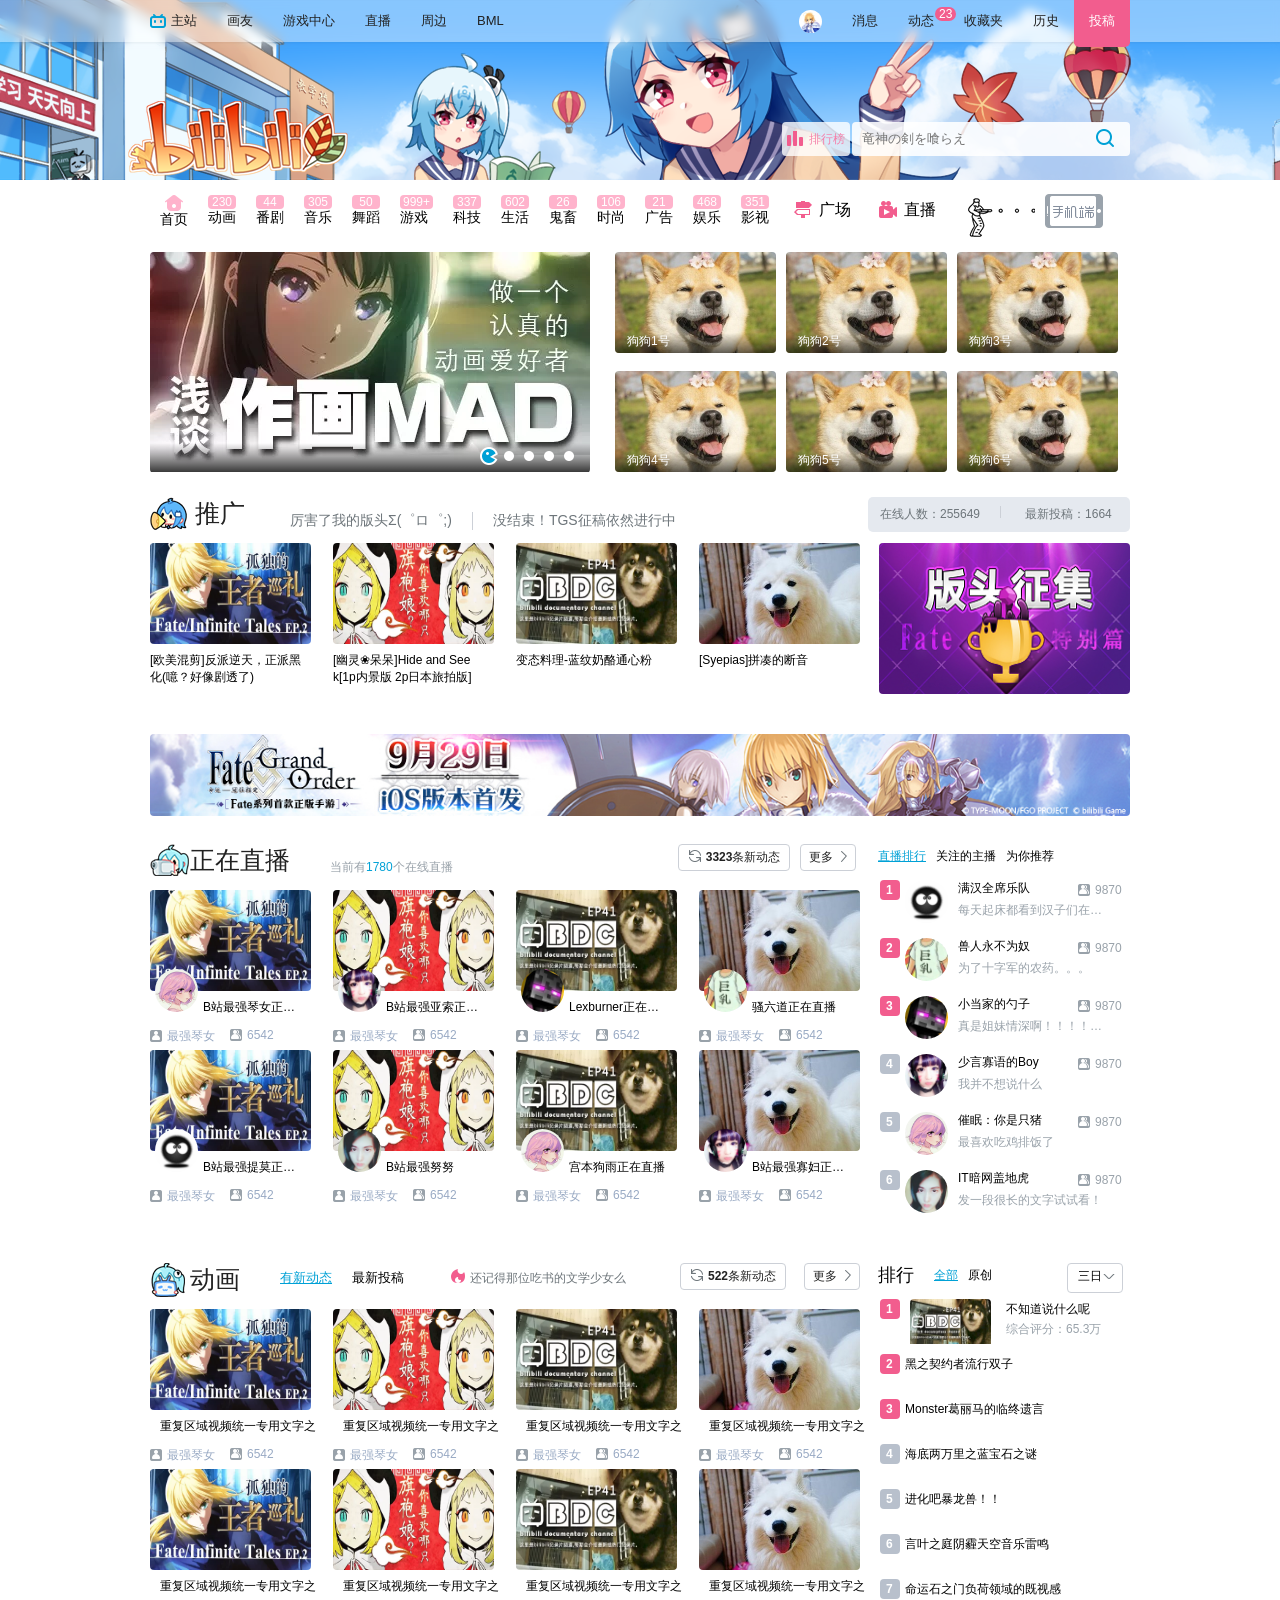
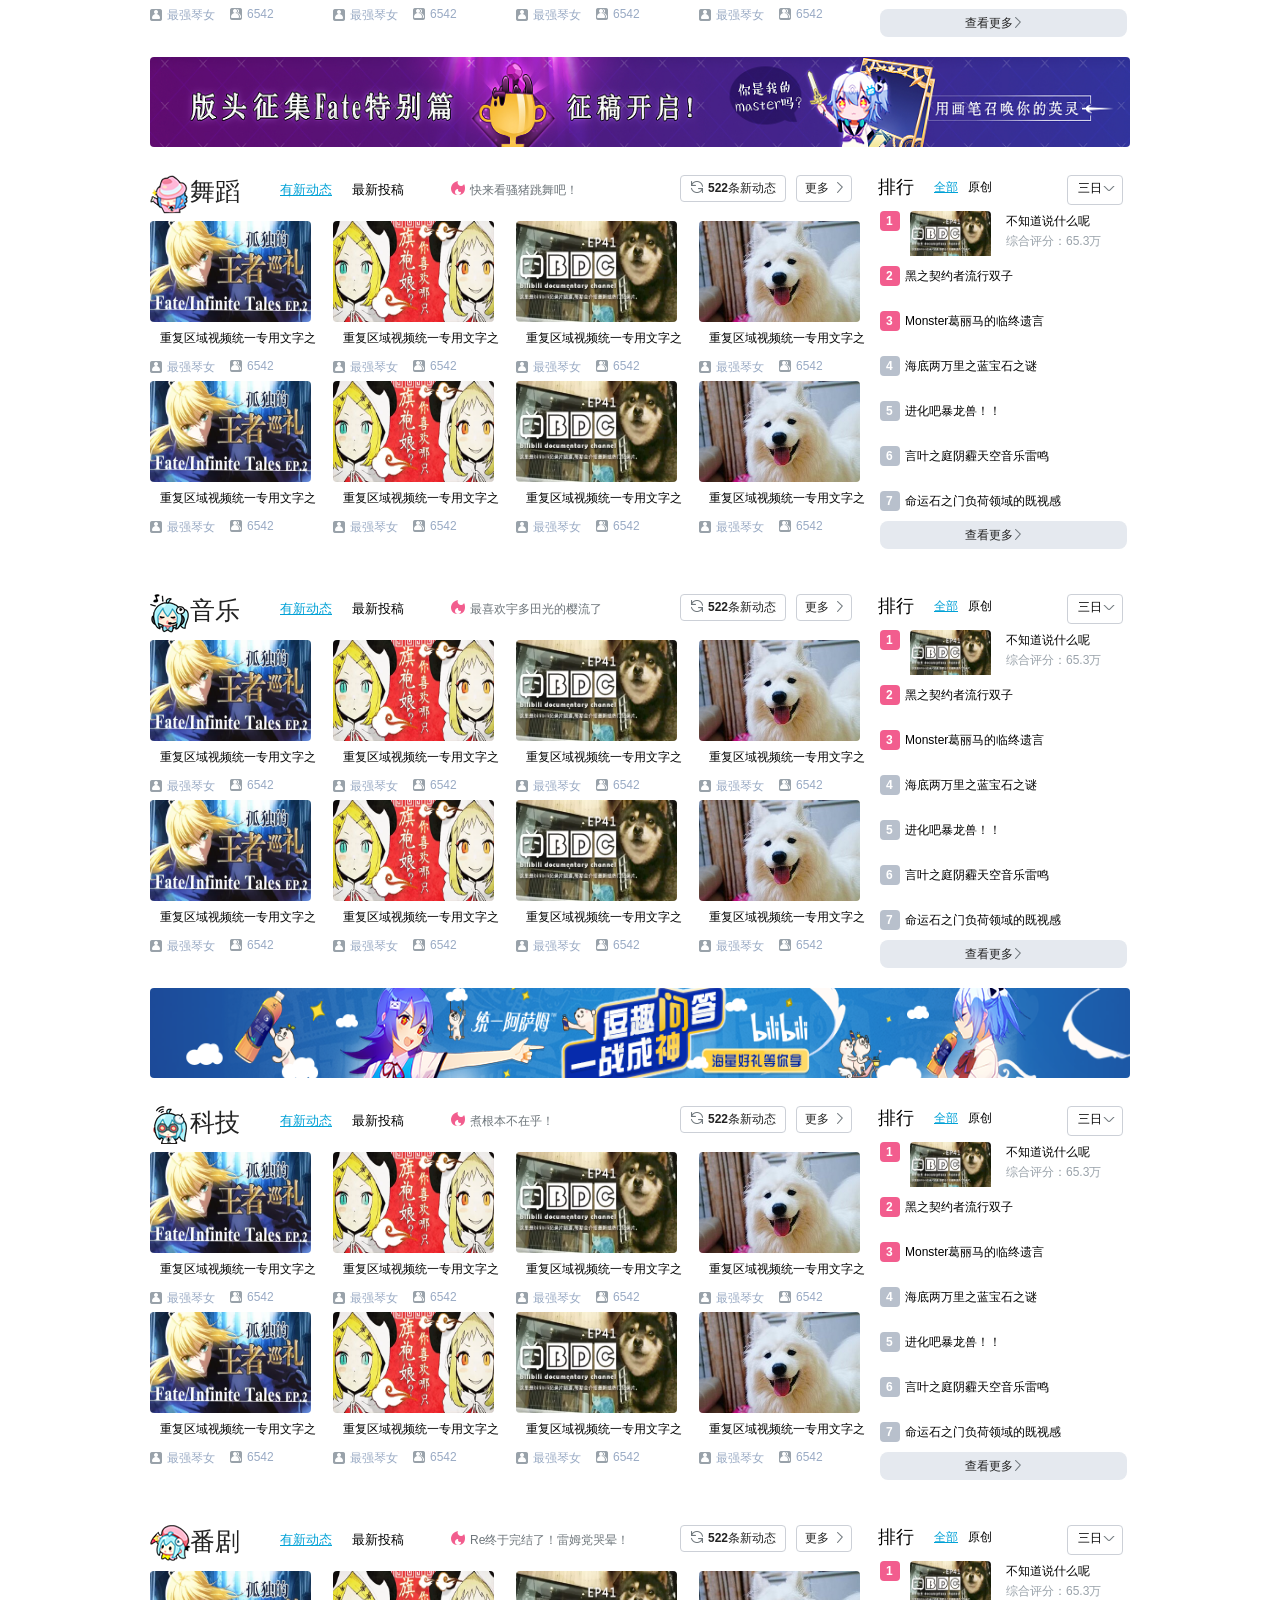
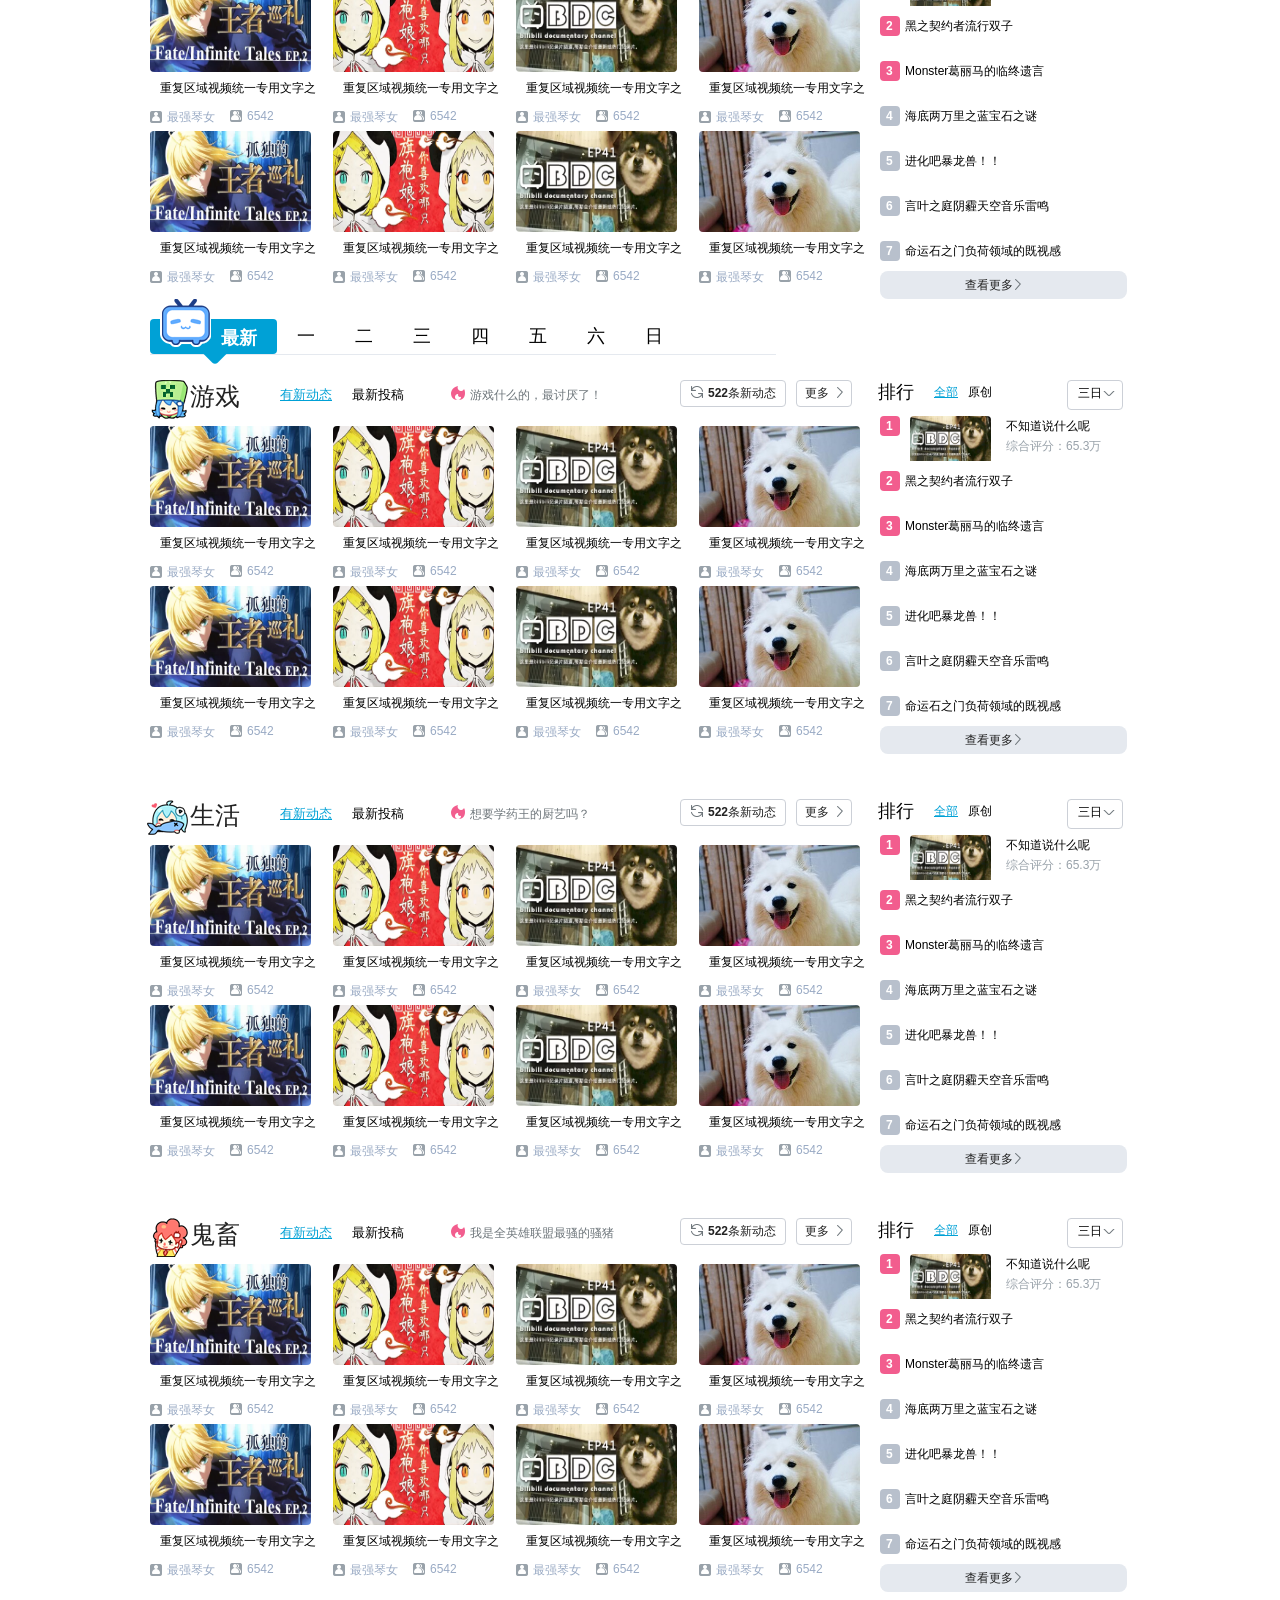
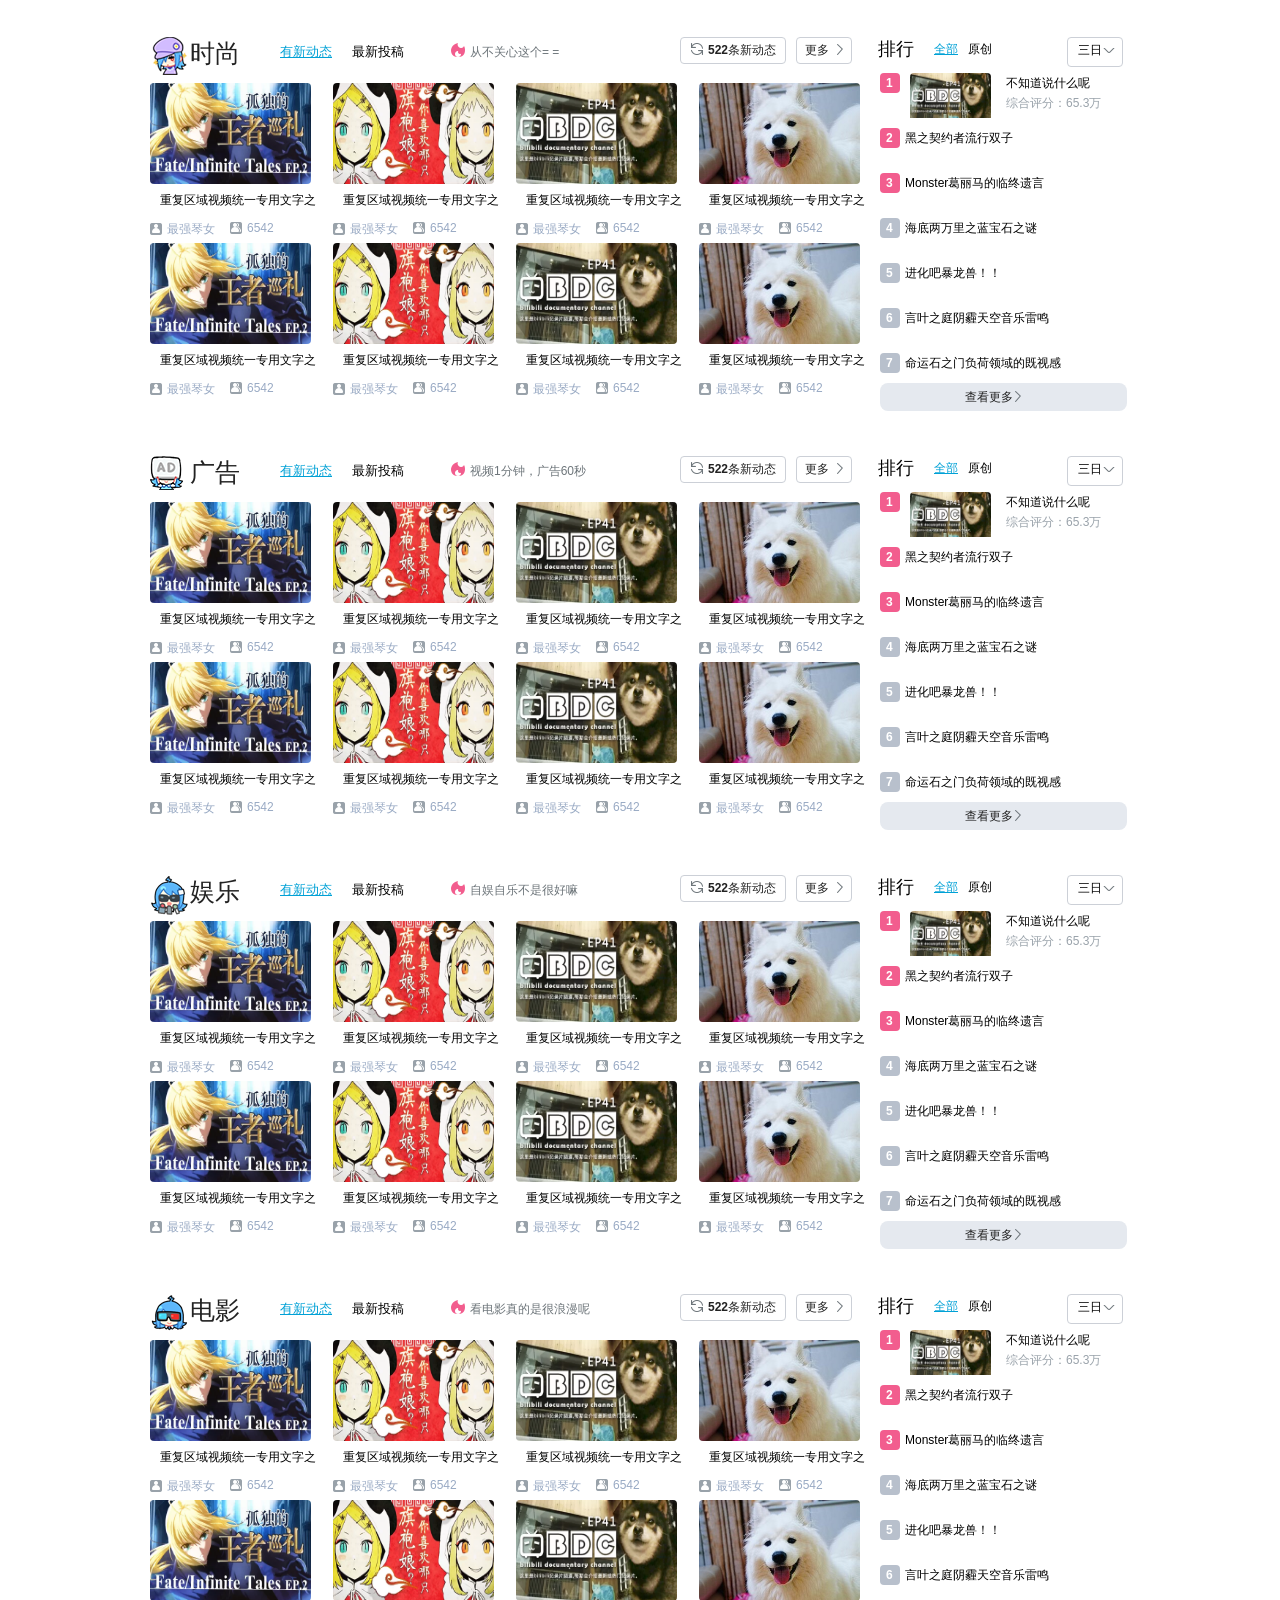
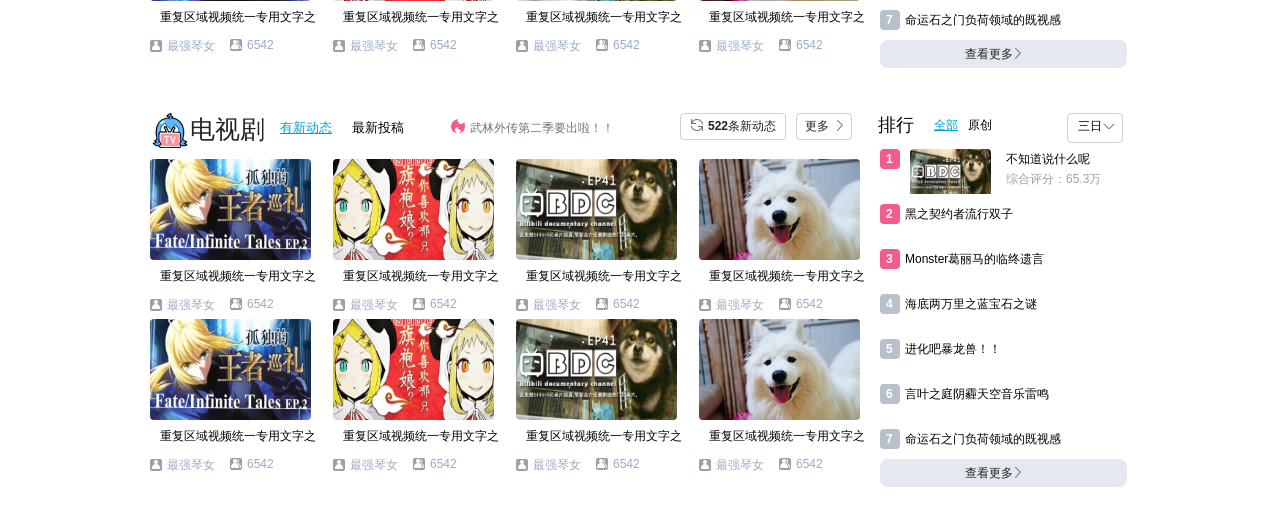
==== commit ae71d04e: "70% finished version" ====
--- a/index.html
+++ b/index.html
@@ -814,10 +814,11 @@
 						<i class="youxindongtai">有新动态</i><i class="zuixintougao2">最新投稿</i>
 					</div>
 					<div class="right fr clearfix">
+						<i id="huoyanbiaoti">还记得那位吃书的文学少女么</i>
 						<div class="xindongtai fl">
 							<span class="xindongtaiIcon"></span><b>522</b>条新动态
 						</div>
-						<div class="gengduodongtai fl">
+						<div class="gengduodongtai fr">
 							更多<span class="gengduodongtaiIcon"></span>
 						</div>
 					</div>
@@ -834,8 +835,8 @@
 				    </div>
 				    <div class="dateBar fl">
 				    	<ul class="clearfix timebar">
-				    		<li>三日</li>
-				    		<li>一周</li>
+				    		<li class="sanri">三日</li>
+				    		<li class="yizhou">一周</li>
 				    		<span></span>
 				    	</ul>
 				    </div>
@@ -1015,11 +1016,14 @@
 				  </div>
 				</div><!--left结束-->
 				<div class="right fr">
-					 <div class="container3">
+					 <div class="container3 box1">
 					  <ul class="clearfix">
-					  	<li>
+					  	<li class="clearfix rankTop">
 					  		<i class="rank1 fl">1</i>
-					  	        	<div class="zhubomingzi">龙与虎第23集橙色少女心</div>
+					  		<img src="img/5.png" class="fl"/>
+					  	    <div class="fl first">
+					  	    	<div class="line1">不知道说什么呢</div><div class="line2">综合评分：65.3万</div>
+					  	    </div>
 					  	</li>
 					  	<li>
 					  		<i class="rank1 rank2 fl">2</i>
@@ -1046,17 +1050,3587 @@
 					  	        	<div class="zhubomingzi">命运石之门负荷领域的既视感</div>
 					  	</li>
 					  	<li id="donghuachakangengduo">
-					  		查看更多<em><em>
+					  		查看更多<i></i>
 					  	</li>
 					  </ul>
-					   
-					  
+					    <ul class="clearfix">
+					  	<li class="clearfix rankTop">
+					  		<i class="rank1 fl">1</i>
+					  		<img src="img/1.png" class="fl"/>
+					  	    <div class="fl first">
+					  	    	<div class="line1">那就一起哈啤把</div><div class="line2">综合评分：65.3万</div>
+					  	    </div>
+					  	</li>
+					  	<li>
+					  		<i class="rank1 rank2 fl">2</i>
+					  	        	<div class="zhubomingzi">黑之契约者流行呆子</div>
+					  	</li>
+					  	<li>
+					  		<i class="rank1 rank3 fl">3</i>
+					  	        	<div class="zhubomingzi">Monster葛丽马的临盆遗言</div>
+					  	</li>
+					  	<li>
+					  		<i class="rank1 rank4 fl">4</i>
+					  	        	<div class="zhubomingzi">海底两毫里之蓝宝石之谜</div>
+					  	</li>
+					  	<li>
+					  		<i class="rank1 rank5 fl">5</i>
+					  	    <div class="zhubomingzi">进化吧暴聋兽！！</div>
+					  	</li>
+					  	<li>
+					  		<i class="rank1 rank6 fl">6</i>
+					  	        	<div class="zhubomingzi">言叶之庭阴小埋天空音乐雷鸣</div>
+					  	</li>
+					  	<li>
+					  		<i class="rank1 rank7 fl">7</i>
+					  	        	<div class="zhubomingzi">命运石之门SteinGate!</div>
+					  	</li>
+					  	<li id="donghuachakangengduo">
+					  		查看更多<i></i>
+					  	</li>
+					  </ul>
 					 </div><!--container结束-->
 				</div><!--right结束-->
 			</div><!--直播体结束-->
 		</div><!--comwidth结束-->
-		</div><!--直播区结束-->
-			</br></br></br></br></br></br></br></br></br></br></br></br></br></br></br></br></br></br></br></br></br></br></br></br></br>
+		</div><!--动画区结束-->
+		<div class="ad">
+			<div class="comWidth">
+			<img src="img/广告之征集版头.jpg"/>
+			</div>
+		</div><!--广告结束-->
+		<div class="wudaoqu donghuaqu zhiboqu tuiguang">
+		<div class="comWidth">
+			<div class="tuiguangheader clearfix">
+				<div class="tuiguangLogo fl zhiboLogo donghuaLogo wudaoLogo">
+					舞蹈
+				</div>
+				<div class="tuiguangDes fl clearfix zhiboDes donghuaDes">
+					<div class="left fl">
+						<i class="youxindongtai">有新动态</i><i class="zuixintougao2">最新投稿</i>
+					</div>
+					<div class="right fr clearfix">
+						<i id="huoyanbiaoti">快来看骚猪跳舞吧！</i>
+						<div class="xindongtai fl">
+							<span class="xindongtaiIcon"></span><b>522</b>条新动态
+						</div>
+						<div class="gengduodongtai fl">
+							更多<span class="gengduodongtaiIcon"></span>
+						</div>
+					</div>
+				</div>
+				<div class="zhiboBar fr">
+					<div class="fl paihang">
+		                                 排行
+					</div>
+				    <div class="fl quanbu">
+				    	全部
+				    </div>
+				    <div class="fl yuanchuang">
+				    	原创
+				    </div>
+				    <div class="dateBar fl">
+				    	<ul class="clearfix timebar">
+				    		<li class="sanri">三日</li>
+				    		<li class="yizhou">一周</li>
+				    		<span></span>
+				    	</ul>
+				    </div>
+				</div>
+			</div><!--推广头结束-->
+			<div class="tuiguangBody zhiboBody donghuaBody clearfix">
+				<div class="left fl clearfix">
+					<div class="container2">
+					<ul class="clearfix">
+						<li>
+							<img src="img/2.png"/>
+							<div class="videoDes">
+								<div class="zhibotouxiang">
+									<span>重复区域视频统一专用文字之较长hover展开 (๑•̀ㅂ•́)و✧！</span>
+							    </div>
+							</div>
+							<div class="AllBlur">
+								<div class="videoTime">12:34</div>
+							</div>
+							<div class="shipinzhurenxinxi clearfix">
+									<div class="upzhumingzi fl">
+										<i class="upzhuIcon"></i>最强琴女
+									</div>
+									<div class="guanzhongshu fl">
+										<i class="guanzhongshuIcon"></i>6542
+									</div>
+							</div>
+						</li>
+						<li><img src="img/3.png"/><div class="videoDes"><div class="zhibotouxiang"><span>重复区域视频统一专用文字之较长hover展开 (๑•̀ㅂ•́)و✧！</span></div></div><div class="AllBlur"><div class="videoTime">5:50</div></div><div class="shipinzhurenxinxi clearfix">
+									<div class="upzhumingzi fl">
+										<i class="upzhuIcon"></i>最强琴女
+									</div>
+									<div class="guanzhongshu fl">
+										<i class="guanzhongshuIcon"></i>6542
+									</div>
+							</div>
+						</li>
+						<li><img src="img/5.png"/><div class="videoDes"><div class="zhibotouxiang"><span>重复区域视频统一专用文字之较长hover展开 (๑•̀ㅂ•́)و✧！</span></div></div><div class="AllBlur"><div class="videoTime">20:30</div></div><div class="shipinzhurenxinxi clearfix">
+									<div class="upzhumingzi fl">
+										<i class="upzhuIcon"></i>最强琴女
+									</div>
+									<div class="guanzhongshu fl">
+										<i class="guanzhongshuIcon"></i>6542
+									</div>
+							</div>
+						</li>
+						<li><img src="img/催眠：你也是视频的post.jpg"/><div class="videoDes"><div class="zhibotouxiang"><span>重复区域视频统一专用文字之较长hover展开 (๑•̀ㅂ•́)و✧！</span></div></div><div class="AllBlur"><div class="videoTime">20:59</div></div><div class="shipinzhurenxinxi clearfix">
+									<div class="upzhumingzi fl">
+										<i class="upzhuIcon"></i>最强琴女
+									</div>
+									<div class="guanzhongshu fl">
+										<i class="guanzhongshuIcon"></i>6542
+									</div>
+							</div>
+						</li>
+						<li><img src="img/2.png"/><div class="videoDes"><div class="zhibotouxiang"><span>重复区域视频统一专用文字之较长hover展开 (๑•̀ㅂ•́)و✧！</span></div></div><div class="AllBlur"><div class="videoTime">33:00</div></div><div class="shipinzhurenxinxi clearfix">
+									<div class="upzhumingzi fl">
+										<i class="upzhuIcon"></i>最强琴女
+									</div>
+									<div class="guanzhongshu fl">
+										<i class="guanzhongshuIcon"></i>6542
+									</div>
+							</div>
+						</li>
+						<li><img src="img/3.png"/><div class="videoDes"><div class="zhibotouxiang"><span>重复区域视频统一专用文字之较长hover展开 (๑•̀ㅂ•́)و✧！</span></div></div><div class="AllBlur"><div class="videoTime">5:18</div></div><div class="shipinzhurenxinxi clearfix">
+									<div class="upzhumingzi fl">
+										<i class="upzhuIcon"></i>最强琴女
+									</div>
+									<div class="guanzhongshu fl">
+										<i class="guanzhongshuIcon"></i>6542
+									</div>
+							</div>
+						</li>
+						<li><img src="img/5.png"/><div class="videoDes"><div class="zhibotouxiang"><span>重复区域视频统一专用文字之较长hover展开 (๑•̀ㅂ•́)و✧！</span></div></div><div class="AllBlur"><div class="videoTime">17:45</div></div><div class="shipinzhurenxinxi clearfix">
+									<div class="upzhumingzi fl">
+										<i class="upzhuIcon"></i>最强琴女
+									</div>
+									<div class="guanzhongshu fl">
+										<i class="guanzhongshuIcon"></i>6542
+									</div>
+							</div>
+						</li>
+						<li><img src="img/催眠：你也是视频的post.jpg"/><div class="videoDes"><div class="zhibotouxiang"><span>重复区域视频统一专用文字之较长hover展开 (๑•̀ㅂ•́)و✧！</span></div></div><div class="AllBlur"><div class="videoTime">20:11</div></div><div class="shipinzhurenxinxi clearfix">
+									<div class="upzhumingzi fl">
+										<i class="upzhuIcon"></i>最强琴女
+									</div>
+									<div class="guanzhongshu fl">
+										<i class="guanzhongshuIcon"></i>6542
+									</div>
+							</div>
+						</li>
+					</ul>
+					<ul class="clearfix">
+						<li>
+							<img src="img/3.png"/>
+							<div class="videoDes">
+								<div class="zhibotouxiang">
+									<span>重复区域视频统一专用文字之较长hover展开 (๑•̀ㅂ•́)و✧！</span>
+							    </div>
+							</div>
+							<div class="AllBlur">
+								<div class="videoTime">12:34</div>
+							</div>
+							<div class="shipinzhurenxinxi clearfix">
+									<div class="upzhumingzi fl">
+										<i class="upzhuIcon"></i>最强琴女
+									</div>
+									<div class="guanzhongshu fl">
+										<i class="guanzhongshuIcon"></i>6542
+									</div>
+							</div>
+						</li>
+						<li><img src="img/2.png"/><div class="videoDes"><div class="zhibotouxiang"><span>重复区域视频统一专用文字之较长hover展开 (๑•̀ㅂ•́)و✧！</span></div></div><div class="AllBlur"><div class="videoTime">5:50</div></div><div class="shipinzhurenxinxi clearfix">
+									<div class="upzhumingzi fl">
+										<i class="upzhuIcon"></i>最强琴女
+									</div>
+									<div class="guanzhongshu fl">
+										<i class="guanzhongshuIcon"></i>6542
+									</div>
+							</div>
+						</li>
+						<li><img src="img/1.png"/><div class="videoDes"><div class="zhibotouxiang"><span>重复区域视频统一专用文字之较长hover展开 (๑•̀ㅂ•́)و✧！</span></div></div><div class="AllBlur"><div class="videoTime">20:30</div></div><div class="shipinzhurenxinxi clearfix">
+									<div class="upzhumingzi fl">
+										<i class="upzhuIcon"></i>最强琴女
+									</div>
+									<div class="guanzhongshu fl">
+										<i class="guanzhongshuIcon"></i>6542
+									</div>
+							</div>
+						</li>
+						<li><img src="img/5.png"/><div class="videoDes"><div class="zhibotouxiang"><span>重复区域视频统一专用文字之较长hover展开 (๑•̀ㅂ•́)و✧！</span></div></div><div class="AllBlur"><div class="videoTime">20:59</div></div><div class="shipinzhurenxinxi clearfix">
+									<div class="upzhumingzi fl">
+										<i class="upzhuIcon"></i>最强琴女
+									</div>
+									<div class="guanzhongshu fl">
+										<i class="guanzhongshuIcon"></i>6542
+									</div>
+							</div>
+						</li>
+						<li><img src="img/3.png"/><div class="videoDes"><div class="zhibotouxiang"><span>重复区域视频统一专用文字之较长hover展开 (๑•̀ㅂ•́)و✧！</span></div></div><div class="AllBlur"><div class="videoTime">33:00</div></div><div class="shipinzhurenxinxi clearfix">
+									<div class="upzhumingzi fl">
+										<i class="upzhuIcon"></i>最强琴女
+									</div>
+									<div class="guanzhongshu fl">
+										<i class="guanzhongshuIcon"></i>6542
+									</div>
+							</div>
+						</li>
+						<li><img src="img/5.png"/><div class="videoDes"><div class="zhibotouxiang"><span>重复区域视频统一专用文字之较长hover展开 (๑•̀ㅂ•́)و✧！</span></div></div><div class="AllBlur"><div class="videoTime">5:18</div></div><div class="shipinzhurenxinxi clearfix">
+									<div class="upzhumingzi fl">
+										<i class="upzhuIcon"></i>最强琴女
+									</div>
+									<div class="guanzhongshu fl">
+										<i class="guanzhongshuIcon"></i>6542
+									</div>
+							</div>
+						</li>
+						<li><img src="img/4.png"/><div class="videoDes"><div class="zhibotouxiang"><span>重复区域视频统一专用文字之较长hover展开 (๑•̀ㅂ•́)و✧！</span></div></div><div class="AllBlur"><div class="videoTime">17:45</div></div><div class="shipinzhurenxinxi clearfix">
+									<div class="upzhumingzi fl">
+										<i class="upzhuIcon"></i>最强琴女
+									</div>
+									<div class="guanzhongshu fl">
+										<i class="guanzhongshuIcon"></i>6542
+									</div>
+							</div>
+						</li>
+						<li><img src="img/催眠：你是所有视频的post.jpg"/><div class="videoDes"><div class="zhibotouxiang"><span>重复区域视频统一专用文字之较长hover展开 (๑•̀ㅂ•́)و✧！</span></div></div><div class="AllBlur"><div class="videoTime">20:11</div></div><div class="shipinzhurenxinxi clearfix">
+									<div class="upzhumingzi fl">
+										<i class="upzhuIcon"></i>最强琴女
+									</div>
+									<div class="guanzhongshu fl">
+										<i class="guanzhongshuIcon"></i>6542
+									</div>
+							</div>
+						</li>
+					</ul>
+				  </div>
+				</div><!--left结束-->
+				<div class="right fr">
+					 <div class="container3 box1">
+					  <ul class="clearfix">
+					  	<li class="clearfix rankTop">
+					  		<i class="rank1 fl">1</i>
+					  		<img src="img/5.png" class="fl"/>
+					  	    <div class="fl first">
+					  	    	<div class="line1">不知道说什么呢</div><div class="line2">综合评分：65.3万</div>
+					  	    </div>
+					  	</li>
+					  	<li>
+					  		<i class="rank1 rank2 fl">2</i>
+					  	        	<div class="zhubomingzi">黑之契约者流行双子</div>
+					  	</li>
+					  	<li>
+					  		<i class="rank1 rank3 fl">3</i>
+					  	        	<div class="zhubomingzi">Monster葛丽马的临终遗言</div>
+					  	</li>
+					  	<li>
+					  		<i class="rank1 rank4 fl">4</i>
+					  	        	<div class="zhubomingzi">海底两万里之蓝宝石之谜</div>
+					  	</li>
+					  	<li>
+					  		<i class="rank1 rank5 fl">5</i>
+					  	    <div class="zhubomingzi">进化吧暴龙兽！！</div>
+					  	</li>
+					  	<li>
+					  		<i class="rank1 rank6 fl">6</i>
+					  	        	<div class="zhubomingzi">言叶之庭阴霾天空音乐雷鸣</div>
+					  	</li>
+					  	<li>
+					  		<i class="rank1 rank7 fl">7</i>
+					  	        	<div class="zhubomingzi">命运石之门负荷领域的既视感</div>
+					  	</li>
+					  	<li id="donghuachakangengduo">
+					  		查看更多<i></i>
+					  	</li>
+					  </ul>
+					    <ul class="clearfix">
+					  	<li class="clearfix rankTop">
+					  		<i class="rank1 fl">1</i>
+					  		<img src="img/1.png" class="fl"/>
+					  	    <div class="fl first">
+					  	    	<div class="line1">那就一起哈啤把</div><div class="line2">综合评分：65.3万</div>
+					  	    </div>
+					  	</li>
+					  	<li>
+					  		<i class="rank1 rank2 fl">2</i>
+					  	        	<div class="zhubomingzi">黑之契约者流行呆子</div>
+					  	</li>
+					  	<li>
+					  		<i class="rank1 rank3 fl">3</i>
+					  	        	<div class="zhubomingzi">Monster葛丽马的临盆遗言</div>
+					  	</li>
+					  	<li>
+					  		<i class="rank1 rank4 fl">4</i>
+					  	        	<div class="zhubomingzi">海底两毫里之蓝宝石之谜</div>
+					  	</li>
+					  	<li>
+					  		<i class="rank1 rank5 fl">5</i>
+					  	    <div class="zhubomingzi">进化吧暴聋兽！！</div>
+					  	</li>
+					  	<li>
+					  		<i class="rank1 rank6 fl">6</i>
+					  	        	<div class="zhubomingzi">言叶之庭阴小埋天空音乐雷鸣</div>
+					  	</li>
+					  	<li>
+					  		<i class="rank1 rank7 fl">7</i>
+					  	        	<div class="zhubomingzi">命运石之门SteinGate!</div>
+					  	</li>
+					  	<li id="donghuachakangengduo">
+					  		查看更多<i></i>
+					  	</li>
+					  </ul>
+					 </div><!--container结束-->
+				</div><!--right结束-->
+			</div><!--直播体结束-->
+		</div><!--comwidth结束-->
+		</div><!--舞蹈区结束-->
+		<div class="yinyuequ donghuaqu zhiboqu tuiguang">
+		<div class="comWidth">
+			<div class="tuiguangheader clearfix">
+				<div class="tuiguangLogo fl zhiboLogo donghuaLogo yinyueLogo">
+					音乐
+				</div>
+				<div class="tuiguangDes fl clearfix zhiboDes donghuaDes">
+					<div class="left fl">
+						<i class="youxindongtai">有新动态</i><i class="zuixintougao2">最新投稿</i>
+					</div>
+					<div class="right fr clearfix">
+						<i id="huoyanbiaoti">最喜欢宇多田光的樱流了</i>
+						<div class="xindongtai fl">
+							<span class="xindongtaiIcon"></span><b>522</b>条新动态
+						</div>
+						<div class="gengduodongtai fl">
+							更多<span class="gengduodongtaiIcon"></span>
+						</div>
+					</div>
+				</div>
+				<div class="zhiboBar fr">
+					<div class="fl paihang">
+		                                 排行
+					</div>
+				    <div class="fl quanbu">
+				    	全部
+				    </div>
+				    <div class="fl yuanchuang">
+				    	原创
+				    </div>
+				    <div class="dateBar fl">
+				    	<ul class="clearfix timebar">
+				    		<li class="sanri">三日</li>
+				    		<li class="yizhou">一周</li>
+				    		<span></span>
+				    	</ul>
+				    </div>
+				</div>
+			</div><!--推广头结束-->
+			<div class="tuiguangBody zhiboBody donghuaBody clearfix">
+				<div class="left fl clearfix">
+					<div class="container2">
+					<ul class="clearfix">
+						<li>
+							<img src="img/2.png"/>
+							<div class="videoDes">
+								<div class="zhibotouxiang">
+									<span>重复区域视频统一专用文字之较长hover展开 (๑•̀ㅂ•́)و✧！</span>
+							    </div>
+							</div>
+							<div class="AllBlur">
+								<div class="videoTime">12:34</div>
+							</div>
+							<div class="shipinzhurenxinxi clearfix">
+									<div class="upzhumingzi fl">
+										<i class="upzhuIcon"></i>最强琴女
+									</div>
+									<div class="guanzhongshu fl">
+										<i class="guanzhongshuIcon"></i>6542
+									</div>
+							</div>
+						</li>
+						<li><img src="img/3.png"/><div class="videoDes"><div class="zhibotouxiang"><span>重复区域视频统一专用文字之较长hover展开 (๑•̀ㅂ•́)و✧！</span></div></div><div class="AllBlur"><div class="videoTime">5:50</div></div><div class="shipinzhurenxinxi clearfix">
+									<div class="upzhumingzi fl">
+										<i class="upzhuIcon"></i>最强琴女
+									</div>
+									<div class="guanzhongshu fl">
+										<i class="guanzhongshuIcon"></i>6542
+									</div>
+							</div>
+						</li>
+						<li><img src="img/5.png"/><div class="videoDes"><div class="zhibotouxiang"><span>重复区域视频统一专用文字之较长hover展开 (๑•̀ㅂ•́)و✧！</span></div></div><div class="AllBlur"><div class="videoTime">20:30</div></div><div class="shipinzhurenxinxi clearfix">
+									<div class="upzhumingzi fl">
+										<i class="upzhuIcon"></i>最强琴女
+									</div>
+									<div class="guanzhongshu fl">
+										<i class="guanzhongshuIcon"></i>6542
+									</div>
+							</div>
+						</li>
+						<li><img src="img/催眠：你也是视频的post.jpg"/><div class="videoDes"><div class="zhibotouxiang"><span>重复区域视频统一专用文字之较长hover展开 (๑•̀ㅂ•́)و✧！</span></div></div><div class="AllBlur"><div class="videoTime">20:59</div></div><div class="shipinzhurenxinxi clearfix">
+									<div class="upzhumingzi fl">
+										<i class="upzhuIcon"></i>最强琴女
+									</div>
+									<div class="guanzhongshu fl">
+										<i class="guanzhongshuIcon"></i>6542
+									</div>
+							</div>
+						</li>
+						<li><img src="img/2.png"/><div class="videoDes"><div class="zhibotouxiang"><span>重复区域视频统一专用文字之较长hover展开 (๑•̀ㅂ•́)و✧！</span></div></div><div class="AllBlur"><div class="videoTime">33:00</div></div><div class="shipinzhurenxinxi clearfix">
+									<div class="upzhumingzi fl">
+										<i class="upzhuIcon"></i>最强琴女
+									</div>
+									<div class="guanzhongshu fl">
+										<i class="guanzhongshuIcon"></i>6542
+									</div>
+							</div>
+						</li>
+						<li><img src="img/3.png"/><div class="videoDes"><div class="zhibotouxiang"><span>重复区域视频统一专用文字之较长hover展开 (๑•̀ㅂ•́)و✧！</span></div></div><div class="AllBlur"><div class="videoTime">5:18</div></div><div class="shipinzhurenxinxi clearfix">
+									<div class="upzhumingzi fl">
+										<i class="upzhuIcon"></i>最强琴女
+									</div>
+									<div class="guanzhongshu fl">
+										<i class="guanzhongshuIcon"></i>6542
+									</div>
+							</div>
+						</li>
+						<li><img src="img/5.png"/><div class="videoDes"><div class="zhibotouxiang"><span>重复区域视频统一专用文字之较长hover展开 (๑•̀ㅂ•́)و✧！</span></div></div><div class="AllBlur"><div class="videoTime">17:45</div></div><div class="shipinzhurenxinxi clearfix">
+									<div class="upzhumingzi fl">
+										<i class="upzhuIcon"></i>最强琴女
+									</div>
+									<div class="guanzhongshu fl">
+										<i class="guanzhongshuIcon"></i>6542
+									</div>
+							</div>
+						</li>
+						<li><img src="img/催眠：你也是视频的post.jpg"/><div class="videoDes"><div class="zhibotouxiang"><span>重复区域视频统一专用文字之较长hover展开 (๑•̀ㅂ•́)و✧！</span></div></div><div class="AllBlur"><div class="videoTime">20:11</div></div><div class="shipinzhurenxinxi clearfix">
+									<div class="upzhumingzi fl">
+										<i class="upzhuIcon"></i>最强琴女
+									</div>
+									<div class="guanzhongshu fl">
+										<i class="guanzhongshuIcon"></i>6542
+									</div>
+							</div>
+						</li>
+					</ul>
+					<ul class="clearfix">
+						<li>
+							<img src="img/3.png"/>
+							<div class="videoDes">
+								<div class="zhibotouxiang">
+									<span>重复区域视频统一专用文字之较长hover展开 (๑•̀ㅂ•́)و✧！</span>
+							    </div>
+							</div>
+							<div class="AllBlur">
+								<div class="videoTime">12:34</div>
+							</div>
+							<div class="shipinzhurenxinxi clearfix">
+									<div class="upzhumingzi fl">
+										<i class="upzhuIcon"></i>最强琴女
+									</div>
+									<div class="guanzhongshu fl">
+										<i class="guanzhongshuIcon"></i>6542
+									</div>
+							</div>
+						</li>
+						<li><img src="img/2.png"/><div class="videoDes"><div class="zhibotouxiang"><span>重复区域视频统一专用文字之较长hover展开 (๑•̀ㅂ•́)و✧！</span></div></div><div class="AllBlur"><div class="videoTime">5:50</div></div><div class="shipinzhurenxinxi clearfix">
+									<div class="upzhumingzi fl">
+										<i class="upzhuIcon"></i>最强琴女
+									</div>
+									<div class="guanzhongshu fl">
+										<i class="guanzhongshuIcon"></i>6542
+									</div>
+							</div>
+						</li>
+						<li><img src="img/1.png"/><div class="videoDes"><div class="zhibotouxiang"><span>重复区域视频统一专用文字之较长hover展开 (๑•̀ㅂ•́)و✧！</span></div></div><div class="AllBlur"><div class="videoTime">20:30</div></div><div class="shipinzhurenxinxi clearfix">
+									<div class="upzhumingzi fl">
+										<i class="upzhuIcon"></i>最强琴女
+									</div>
+									<div class="guanzhongshu fl">
+										<i class="guanzhongshuIcon"></i>6542
+									</div>
+							</div>
+						</li>
+						<li><img src="img/5.png"/><div class="videoDes"><div class="zhibotouxiang"><span>重复区域视频统一专用文字之较长hover展开 (๑•̀ㅂ•́)و✧！</span></div></div><div class="AllBlur"><div class="videoTime">20:59</div></div><div class="shipinzhurenxinxi clearfix">
+									<div class="upzhumingzi fl">
+										<i class="upzhuIcon"></i>最强琴女
+									</div>
+									<div class="guanzhongshu fl">
+										<i class="guanzhongshuIcon"></i>6542
+									</div>
+							</div>
+						</li>
+						<li><img src="img/3.png"/><div class="videoDes"><div class="zhibotouxiang"><span>重复区域视频统一专用文字之较长hover展开 (๑•̀ㅂ•́)و✧！</span></div></div><div class="AllBlur"><div class="videoTime">33:00</div></div><div class="shipinzhurenxinxi clearfix">
+									<div class="upzhumingzi fl">
+										<i class="upzhuIcon"></i>最强琴女
+									</div>
+									<div class="guanzhongshu fl">
+										<i class="guanzhongshuIcon"></i>6542
+									</div>
+							</div>
+						</li>
+						<li><img src="img/5.png"/><div class="videoDes"><div class="zhibotouxiang"><span>重复区域视频统一专用文字之较长hover展开 (๑•̀ㅂ•́)و✧！</span></div></div><div class="AllBlur"><div class="videoTime">5:18</div></div><div class="shipinzhurenxinxi clearfix">
+									<div class="upzhumingzi fl">
+										<i class="upzhuIcon"></i>最强琴女
+									</div>
+									<div class="guanzhongshu fl">
+										<i class="guanzhongshuIcon"></i>6542
+									</div>
+							</div>
+						</li>
+						<li><img src="img/4.png"/><div class="videoDes"><div class="zhibotouxiang"><span>重复区域视频统一专用文字之较长hover展开 (๑•̀ㅂ•́)و✧！</span></div></div><div class="AllBlur"><div class="videoTime">17:45</div></div><div class="shipinzhurenxinxi clearfix">
+									<div class="upzhumingzi fl">
+										<i class="upzhuIcon"></i>最强琴女
+									</div>
+									<div class="guanzhongshu fl">
+										<i class="guanzhongshuIcon"></i>6542
+									</div>
+							</div>
+						</li>
+						<li><img src="img/催眠：你是所有视频的post.jpg"/><div class="videoDes"><div class="zhibotouxiang"><span>重复区域视频统一专用文字之较长hover展开 (๑•̀ㅂ•́)و✧！</span></div></div><div class="AllBlur"><div class="videoTime">20:11</div></div><div class="shipinzhurenxinxi clearfix">
+									<div class="upzhumingzi fl">
+										<i class="upzhuIcon"></i>最强琴女
+									</div>
+									<div class="guanzhongshu fl">
+										<i class="guanzhongshuIcon"></i>6542
+									</div>
+							</div>
+						</li>
+					</ul>
+				  </div>
+				</div><!--left结束-->
+				<div class="right fr">
+					 <div class="container3 box1">
+					  <ul class="clearfix">
+					  	<li class="clearfix rankTop">
+					  		<i class="rank1 fl">1</i>
+					  		<img src="img/5.png" class="fl"/>
+					  	    <div class="fl first">
+					  	    	<div class="line1">不知道说什么呢</div><div class="line2">综合评分：65.3万</div>
+					  	    </div>
+					  	</li>
+					  	<li>
+					  		<i class="rank1 rank2 fl">2</i>
+					  	        	<div class="zhubomingzi">黑之契约者流行双子</div>
+					  	</li>
+					  	<li>
+					  		<i class="rank1 rank3 fl">3</i>
+					  	        	<div class="zhubomingzi">Monster葛丽马的临终遗言</div>
+					  	</li>
+					  	<li>
+					  		<i class="rank1 rank4 fl">4</i>
+					  	        	<div class="zhubomingzi">海底两万里之蓝宝石之谜</div>
+					  	</li>
+					  	<li>
+					  		<i class="rank1 rank5 fl">5</i>
+					  	    <div class="zhubomingzi">进化吧暴龙兽！！</div>
+					  	</li>
+					  	<li>
+					  		<i class="rank1 rank6 fl">6</i>
+					  	        	<div class="zhubomingzi">言叶之庭阴霾天空音乐雷鸣</div>
+					  	</li>
+					  	<li>
+					  		<i class="rank1 rank7 fl">7</i>
+					  	        	<div class="zhubomingzi">命运石之门负荷领域的既视感</div>
+					  	</li>
+					  	<li id="donghuachakangengduo">
+					  		查看更多<i></i>
+					  	</li>
+					  </ul>
+					    <ul class="clearfix">
+					  	<li class="clearfix rankTop">
+					  		<i class="rank1 fl">1</i>
+					  		<img src="img/1.png" class="fl"/>
+					  	    <div class="fl first">
+					  	    	<div class="line1">那就一起哈啤把</div><div class="line2">综合评分：65.3万</div>
+					  	    </div>
+					  	</li>
+					  	<li>
+					  		<i class="rank1 rank2 fl">2</i>
+					  	        	<div class="zhubomingzi">黑之契约者流行呆子</div>
+					  	</li>
+					  	<li>
+					  		<i class="rank1 rank3 fl">3</i>
+					  	        	<div class="zhubomingzi">Monster葛丽马的临盆遗言</div>
+					  	</li>
+					  	<li>
+					  		<i class="rank1 rank4 fl">4</i>
+					  	        	<div class="zhubomingzi">海底两毫里之蓝宝石之谜</div>
+					  	</li>
+					  	<li>
+					  		<i class="rank1 rank5 fl">5</i>
+					  	    <div class="zhubomingzi">进化吧暴聋兽！！</div>
+					  	</li>
+					  	<li>
+					  		<i class="rank1 rank6 fl">6</i>
+					  	        	<div class="zhubomingzi">言叶之庭阴小埋天空音乐雷鸣</div>
+					  	</li>
+					  	<li>
+					  		<i class="rank1 rank7 fl">7</i>
+					  	        	<div class="zhubomingzi">命运石之门SteinGate!</div>
+					  	</li>
+					  	<li id="donghuachakangengduo">
+					  		查看更多<i></i>
+					  	</li>
+					  </ul>
+					 </div><!--container结束-->
+				</div><!--right结束-->
+			</div><!--直播体结束-->
+		</div><!--comwidth结束-->
+		</div><!--音乐区结束-->
+		<div class="ad">
+			<div class="comWidth">
+			<img src="img/广告终了.png"/>
+			</div>
+		</div>
+		<div class="kejiqudonghuaqu zhiboqu tuiguang">
+		<div class="comWidth">
+			<div class="tuiguangheader clearfix">
+				<div class="tuiguangLogo fl zhiboLogo donghuaLogo kejiLogo">
+					科技
+				</div>
+				<div class="tuiguangDes fl clearfix zhiboDes donghuaDes">
+					<div class="left fl">
+						<i class="youxindongtai">有新动态</i><i class="zuixintougao2">最新投稿</i>
+					</div>
+					<div class="right fr clearfix">
+						<i id="huoyanbiaoti">煮根本不在乎！</i>
+						<div class="xindongtai fl">
+							<span class="xindongtaiIcon"></span><b>522</b>条新动态
+						</div>
+						<div class="gengduodongtai fl">
+							更多<span class="gengduodongtaiIcon"></span>
+						</div>
+					</div>
+				</div>
+				<div class="zhiboBar fr">
+					<div class="fl paihang">
+		                                 排行
+					</div>
+				    <div class="fl quanbu">
+				    	全部
+				    </div>
+				    <div class="fl yuanchuang">
+				    	原创
+				    </div>
+				    <div class="dateBar fl">
+				    	<ul class="clearfix timebar">
+				    		<li class="sanri">三日</li>
+				    		<li class="yizhou">一周</li>
+				    		<span></span>
+				    	</ul>
+				    </div>
+				</div>
+			</div><!--推广头结束-->
+			<div class="tuiguangBody zhiboBody donghuaBody clearfix">
+				<div class="left fl clearfix">
+					<div class="container2">
+					<ul class="clearfix">
+						<li>
+							<img src="img/2.png"/>
+							<div class="videoDes">
+								<div class="zhibotouxiang">
+									<span>重复区域视频统一专用文字之较长hover展开 (๑•̀ㅂ•́)و✧！</span>
+							    </div>
+							</div>
+							<div class="AllBlur">
+								<div class="videoTime">12:34</div>
+							</div>
+							<div class="shipinzhurenxinxi clearfix">
+									<div class="upzhumingzi fl">
+										<i class="upzhuIcon"></i>最强琴女
+									</div>
+									<div class="guanzhongshu fl">
+										<i class="guanzhongshuIcon"></i>6542
+									</div>
+							</div>
+						</li>
+						<li><img src="img/3.png"/><div class="videoDes"><div class="zhibotouxiang"><span>重复区域视频统一专用文字之较长hover展开 (๑•̀ㅂ•́)و✧！</span></div></div><div class="AllBlur"><div class="videoTime">5:50</div></div><div class="shipinzhurenxinxi clearfix">
+									<div class="upzhumingzi fl">
+										<i class="upzhuIcon"></i>最强琴女
+									</div>
+									<div class="guanzhongshu fl">
+										<i class="guanzhongshuIcon"></i>6542
+									</div>
+							</div>
+						</li>
+						<li><img src="img/5.png"/><div class="videoDes"><div class="zhibotouxiang"><span>重复区域视频统一专用文字之较长hover展开 (๑•̀ㅂ•́)و✧！</span></div></div><div class="AllBlur"><div class="videoTime">20:30</div></div><div class="shipinzhurenxinxi clearfix">
+									<div class="upzhumingzi fl">
+										<i class="upzhuIcon"></i>最强琴女
+									</div>
+									<div class="guanzhongshu fl">
+										<i class="guanzhongshuIcon"></i>6542
+									</div>
+							</div>
+						</li>
+						<li><img src="img/催眠：你也是视频的post.jpg"/><div class="videoDes"><div class="zhibotouxiang"><span>重复区域视频统一专用文字之较长hover展开 (๑•̀ㅂ•́)و✧！</span></div></div><div class="AllBlur"><div class="videoTime">20:59</div></div><div class="shipinzhurenxinxi clearfix">
+									<div class="upzhumingzi fl">
+										<i class="upzhuIcon"></i>最强琴女
+									</div>
+									<div class="guanzhongshu fl">
+										<i class="guanzhongshuIcon"></i>6542
+									</div>
+							</div>
+						</li>
+						<li><img src="img/2.png"/><div class="videoDes"><div class="zhibotouxiang"><span>重复区域视频统一专用文字之较长hover展开 (๑•̀ㅂ•́)و✧！</span></div></div><div class="AllBlur"><div class="videoTime">33:00</div></div><div class="shipinzhurenxinxi clearfix">
+									<div class="upzhumingzi fl">
+										<i class="upzhuIcon"></i>最强琴女
+									</div>
+									<div class="guanzhongshu fl">
+										<i class="guanzhongshuIcon"></i>6542
+									</div>
+							</div>
+						</li>
+						<li><img src="img/3.png"/><div class="videoDes"><div class="zhibotouxiang"><span>重复区域视频统一专用文字之较长hover展开 (๑•̀ㅂ•́)و✧！</span></div></div><div class="AllBlur"><div class="videoTime">5:18</div></div><div class="shipinzhurenxinxi clearfix">
+									<div class="upzhumingzi fl">
+										<i class="upzhuIcon"></i>最强琴女
+									</div>
+									<div class="guanzhongshu fl">
+										<i class="guanzhongshuIcon"></i>6542
+									</div>
+							</div>
+						</li>
+						<li><img src="img/5.png"/><div class="videoDes"><div class="zhibotouxiang"><span>重复区域视频统一专用文字之较长hover展开 (๑•̀ㅂ•́)و✧！</span></div></div><div class="AllBlur"><div class="videoTime">17:45</div></div><div class="shipinzhurenxinxi clearfix">
+									<div class="upzhumingzi fl">
+										<i class="upzhuIcon"></i>最强琴女
+									</div>
+									<div class="guanzhongshu fl">
+										<i class="guanzhongshuIcon"></i>6542
+									</div>
+							</div>
+						</li>
+						<li><img src="img/催眠：你也是视频的post.jpg"/><div class="videoDes"><div class="zhibotouxiang"><span>重复区域视频统一专用文字之较长hover展开 (๑•̀ㅂ•́)و✧！</span></div></div><div class="AllBlur"><div class="videoTime">20:11</div></div><div class="shipinzhurenxinxi clearfix">
+									<div class="upzhumingzi fl">
+										<i class="upzhuIcon"></i>最强琴女
+									</div>
+									<div class="guanzhongshu fl">
+										<i class="guanzhongshuIcon"></i>6542
+									</div>
+							</div>
+						</li>
+					</ul>
+					<ul class="clearfix">
+						<li>
+							<img src="img/3.png"/>
+							<div class="videoDes">
+								<div class="zhibotouxiang">
+									<span>重复区域视频统一专用文字之较长hover展开 (๑•̀ㅂ•́)و✧！</span>
+							    </div>
+							</div>
+							<div class="AllBlur">
+								<div class="videoTime">12:34</div>
+							</div>
+							<div class="shipinzhurenxinxi clearfix">
+									<div class="upzhumingzi fl">
+										<i class="upzhuIcon"></i>最强琴女
+									</div>
+									<div class="guanzhongshu fl">
+										<i class="guanzhongshuIcon"></i>6542
+									</div>
+							</div>
+						</li>
+						<li><img src="img/2.png"/><div class="videoDes"><div class="zhibotouxiang"><span>重复区域视频统一专用文字之较长hover展开 (๑•̀ㅂ•́)و✧！</span></div></div><div class="AllBlur"><div class="videoTime">5:50</div></div><div class="shipinzhurenxinxi clearfix">
+									<div class="upzhumingzi fl">
+										<i class="upzhuIcon"></i>最强琴女
+									</div>
+									<div class="guanzhongshu fl">
+										<i class="guanzhongshuIcon"></i>6542
+									</div>
+							</div>
+						</li>
+						<li><img src="img/1.png"/><div class="videoDes"><div class="zhibotouxiang"><span>重复区域视频统一专用文字之较长hover展开 (๑•̀ㅂ•́)و✧！</span></div></div><div class="AllBlur"><div class="videoTime">20:30</div></div><div class="shipinzhurenxinxi clearfix">
+									<div class="upzhumingzi fl">
+										<i class="upzhuIcon"></i>最强琴女
+									</div>
+									<div class="guanzhongshu fl">
+										<i class="guanzhongshuIcon"></i>6542
+									</div>
+							</div>
+						</li>
+						<li><img src="img/5.png"/><div class="videoDes"><div class="zhibotouxiang"><span>重复区域视频统一专用文字之较长hover展开 (๑•̀ㅂ•́)و✧！</span></div></div><div class="AllBlur"><div class="videoTime">20:59</div></div><div class="shipinzhurenxinxi clearfix">
+									<div class="upzhumingzi fl">
+										<i class="upzhuIcon"></i>最强琴女
+									</div>
+									<div class="guanzhongshu fl">
+										<i class="guanzhongshuIcon"></i>6542
+									</div>
+							</div>
+						</li>
+						<li><img src="img/3.png"/><div class="videoDes"><div class="zhibotouxiang"><span>重复区域视频统一专用文字之较长hover展开 (๑•̀ㅂ•́)و✧！</span></div></div><div class="AllBlur"><div class="videoTime">33:00</div></div><div class="shipinzhurenxinxi clearfix">
+									<div class="upzhumingzi fl">
+										<i class="upzhuIcon"></i>最强琴女
+									</div>
+									<div class="guanzhongshu fl">
+										<i class="guanzhongshuIcon"></i>6542
+									</div>
+							</div>
+						</li>
+						<li><img src="img/5.png"/><div class="videoDes"><div class="zhibotouxiang"><span>重复区域视频统一专用文字之较长hover展开 (๑•̀ㅂ•́)و✧！</span></div></div><div class="AllBlur"><div class="videoTime">5:18</div></div><div class="shipinzhurenxinxi clearfix">
+									<div class="upzhumingzi fl">
+										<i class="upzhuIcon"></i>最强琴女
+									</div>
+									<div class="guanzhongshu fl">
+										<i class="guanzhongshuIcon"></i>6542
+									</div>
+							</div>
+						</li>
+						<li><img src="img/4.png"/><div class="videoDes"><div class="zhibotouxiang"><span>重复区域视频统一专用文字之较长hover展开 (๑•̀ㅂ•́)و✧！</span></div></div><div class="AllBlur"><div class="videoTime">17:45</div></div><div class="shipinzhurenxinxi clearfix">
+									<div class="upzhumingzi fl">
+										<i class="upzhuIcon"></i>最强琴女
+									</div>
+									<div class="guanzhongshu fl">
+										<i class="guanzhongshuIcon"></i>6542
+									</div>
+							</div>
+						</li>
+						<li><img src="img/催眠：你是所有视频的post.jpg"/><div class="videoDes"><div class="zhibotouxiang"><span>重复区域视频统一专用文字之较长hover展开 (๑•̀ㅂ•́)و✧！</span></div></div><div class="AllBlur"><div class="videoTime">20:11</div></div><div class="shipinzhurenxinxi clearfix">
+									<div class="upzhumingzi fl">
+										<i class="upzhuIcon"></i>最强琴女
+									</div>
+									<div class="guanzhongshu fl">
+										<i class="guanzhongshuIcon"></i>6542
+									</div>
+							</div>
+						</li>
+					</ul>
+				  </div>
+				</div><!--left结束-->
+				<div class="right fr">
+					 <div class="container3 box1">
+					  <ul class="clearfix">
+					  	<li class="clearfix rankTop">
+					  		<i class="rank1 fl">1</i>
+					  		<img src="img/5.png" class="fl"/>
+					  	    <div class="fl first">
+					  	    	<div class="line1">不知道说什么呢</div><div class="line2">综合评分：65.3万</div>
+					  	    </div>
+					  	</li>
+					  	<li>
+					  		<i class="rank1 rank2 fl">2</i>
+					  	        	<div class="zhubomingzi">黑之契约者流行双子</div>
+					  	</li>
+					  	<li>
+					  		<i class="rank1 rank3 fl">3</i>
+					  	        	<div class="zhubomingzi">Monster葛丽马的临终遗言</div>
+					  	</li>
+					  	<li>
+					  		<i class="rank1 rank4 fl">4</i>
+					  	        	<div class="zhubomingzi">海底两万里之蓝宝石之谜</div>
+					  	</li>
+					  	<li>
+					  		<i class="rank1 rank5 fl">5</i>
+					  	    <div class="zhubomingzi">进化吧暴龙兽！！</div>
+					  	</li>
+					  	<li>
+					  		<i class="rank1 rank6 fl">6</i>
+					  	        	<div class="zhubomingzi">言叶之庭阴霾天空音乐雷鸣</div>
+					  	</li>
+					  	<li>
+					  		<i class="rank1 rank7 fl">7</i>
+					  	        	<div class="zhubomingzi">命运石之门负荷领域的既视感</div>
+					  	</li>
+					  	<li id="donghuachakangengduo">
+					  		查看更多<i></i>
+					  	</li>
+					  </ul>
+					    <ul class="clearfix">
+					  	<li class="clearfix rankTop">
+					  		<i class="rank1 fl">1</i>
+					  		<img src="img/1.png" class="fl"/>
+					  	    <div class="fl first">
+					  	    	<div class="line1">那就一起哈啤把</div><div class="line2">综合评分：65.3万</div>
+					  	    </div>
+					  	</li>
+					  	<li>
+					  		<i class="rank1 rank2 fl">2</i>
+					  	        	<div class="zhubomingzi">黑之契约者流行呆子</div>
+					  	</li>
+					  	<li>
+					  		<i class="rank1 rank3 fl">3</i>
+					  	        	<div class="zhubomingzi">Monster葛丽马的临盆遗言</div>
+					  	</li>
+					  	<li>
+					  		<i class="rank1 rank4 fl">4</i>
+					  	        	<div class="zhubomingzi">海底两毫里之蓝宝石之谜</div>
+					  	</li>
+					  	<li>
+					  		<i class="rank1 rank5 fl">5</i>
+					  	    <div class="zhubomingzi">进化吧暴聋兽！！</div>
+					  	</li>
+					  	<li>
+					  		<i class="rank1 rank6 fl">6</i>
+					  	        	<div class="zhubomingzi">言叶之庭阴小埋天空音乐雷鸣</div>
+					  	</li>
+					  	<li>
+					  		<i class="rank1 rank7 fl">7</i>
+					  	        	<div class="zhubomingzi">命运石之门SteinGate!</div>
+					  	</li>
+					  	<li id="donghuachakangengduo">
+					  		查看更多<i></i>
+					  	</li>
+					  </ul>
+					 </div><!--container结束-->
+				</div><!--right结束-->
+			</div><!--直播体结束-->
+		</div><!--comwidth结束-->
+		</div><!--科技区结束-->
+		<div class="fanjuqu donghuaqu zhiboqu tuiguang">
+		<div class="comWidth">
+			<div class="tuiguangheader clearfix">
+				<div class="tuiguangLogo fl zhiboLogo donghuaLogo fanjuLogo">
+					番剧
+				</div>
+				<div class="tuiguangDes fl clearfix zhiboDes donghuaDes">
+					<div class="left fl">
+						<i class="youxindongtai">有新动态</i><i class="zuixintougao2">最新投稿</i>
+					</div>
+					<div class="right fr clearfix">
+						<i id="huoyanbiaoti">Re终于完结了！雷姆党哭晕！</i>
+						<div class="xindongtai fl">
+							<span class="xindongtaiIcon"></span><b>522</b>条新动态
+						</div>
+						<div class="gengduodongtai fl">
+							更多<span class="gengduodongtaiIcon"></span>
+						</div>
+					</div>
+				</div>
+				<div class="zhiboBar fr">
+					<div class="fl paihang">
+		                                 排行
+					</div>
+				    <div class="fl quanbu">
+				    	全部
+				    </div>
+				    <div class="fl yuanchuang">
+				    	原创
+				    </div>
+				    <div class="dateBar fl">
+				    	<ul class="clearfix timebar">
+				    		<li class="sanri">三日</li>
+				    		<li class="yizhou">一周</li>
+				    		<span></span>
+				    	</ul>
+				    </div>
+				</div>
+			</div><!--推广头结束-->
+			<div class="tuiguangBody zhiboBody donghuaBody clearfix">
+				<div class="left fl clearfix">
+					<div class="container2">
+					<ul class="clearfix">
+						<li>
+							<img src="img/2.png"/>
+							<div class="videoDes">
+								<div class="zhibotouxiang">
+									<span>重复区域视频统一专用文字之较长hover展开 (๑•̀ㅂ•́)و✧！</span>
+							    </div>
+							</div>
+							<div class="AllBlur">
+								<div class="videoTime">12:34</div>
+							</div>
+							<div class="shipinzhurenxinxi clearfix">
+									<div class="upzhumingzi fl">
+										<i class="upzhuIcon"></i>最强琴女
+									</div>
+									<div class="guanzhongshu fl">
+										<i class="guanzhongshuIcon"></i>6542
+									</div>
+							</div>
+						</li>
+						<li><img src="img/3.png"/><div class="videoDes"><div class="zhibotouxiang"><span>重复区域视频统一专用文字之较长hover展开 (๑•̀ㅂ•́)و✧！</span></div></div><div class="AllBlur"><div class="videoTime">5:50</div></div><div class="shipinzhurenxinxi clearfix">
+									<div class="upzhumingzi fl">
+										<i class="upzhuIcon"></i>最强琴女
+									</div>
+									<div class="guanzhongshu fl">
+										<i class="guanzhongshuIcon"></i>6542
+									</div>
+							</div>
+						</li>
+						<li><img src="img/5.png"/><div class="videoDes"><div class="zhibotouxiang"><span>重复区域视频统一专用文字之较长hover展开 (๑•̀ㅂ•́)و✧！</span></div></div><div class="AllBlur"><div class="videoTime">20:30</div></div><div class="shipinzhurenxinxi clearfix">
+									<div class="upzhumingzi fl">
+										<i class="upzhuIcon"></i>最强琴女
+									</div>
+									<div class="guanzhongshu fl">
+										<i class="guanzhongshuIcon"></i>6542
+									</div>
+							</div>
+						</li>
+						<li><img src="img/催眠：你也是视频的post.jpg"/><div class="videoDes"><div class="zhibotouxiang"><span>重复区域视频统一专用文字之较长hover展开 (๑•̀ㅂ•́)و✧！</span></div></div><div class="AllBlur"><div class="videoTime">20:59</div></div><div class="shipinzhurenxinxi clearfix">
+									<div class="upzhumingzi fl">
+										<i class="upzhuIcon"></i>最强琴女
+									</div>
+									<div class="guanzhongshu fl">
+										<i class="guanzhongshuIcon"></i>6542
+									</div>
+							</div>
+						</li>
+						<li><img src="img/2.png"/><div class="videoDes"><div class="zhibotouxiang"><span>重复区域视频统一专用文字之较长hover展开 (๑•̀ㅂ•́)و✧！</span></div></div><div class="AllBlur"><div class="videoTime">33:00</div></div><div class="shipinzhurenxinxi clearfix">
+									<div class="upzhumingzi fl">
+										<i class="upzhuIcon"></i>最强琴女
+									</div>
+									<div class="guanzhongshu fl">
+										<i class="guanzhongshuIcon"></i>6542
+									</div>
+							</div>
+						</li>
+						<li><img src="img/3.png"/><div class="videoDes"><div class="zhibotouxiang"><span>重复区域视频统一专用文字之较长hover展开 (๑•̀ㅂ•́)و✧！</span></div></div><div class="AllBlur"><div class="videoTime">5:18</div></div><div class="shipinzhurenxinxi clearfix">
+									<div class="upzhumingzi fl">
+										<i class="upzhuIcon"></i>最强琴女
+									</div>
+									<div class="guanzhongshu fl">
+										<i class="guanzhongshuIcon"></i>6542
+									</div>
+							</div>
+						</li>
+						<li><img src="img/5.png"/><div class="videoDes"><div class="zhibotouxiang"><span>重复区域视频统一专用文字之较长hover展开 (๑•̀ㅂ•́)و✧！</span></div></div><div class="AllBlur"><div class="videoTime">17:45</div></div><div class="shipinzhurenxinxi clearfix">
+									<div class="upzhumingzi fl">
+										<i class="upzhuIcon"></i>最强琴女
+									</div>
+									<div class="guanzhongshu fl">
+										<i class="guanzhongshuIcon"></i>6542
+									</div>
+							</div>
+						</li>
+						<li><img src="img/催眠：你也是视频的post.jpg"/><div class="videoDes"><div class="zhibotouxiang"><span>重复区域视频统一专用文字之较长hover展开 (๑•̀ㅂ•́)و✧！</span></div></div><div class="AllBlur"><div class="videoTime">20:11</div></div><div class="shipinzhurenxinxi clearfix">
+									<div class="upzhumingzi fl">
+										<i class="upzhuIcon"></i>最强琴女
+									</div>
+									<div class="guanzhongshu fl">
+										<i class="guanzhongshuIcon"></i>6542
+									</div>
+							</div>
+						</li>
+					</ul>
+					<ul class="clearfix">
+						<li>
+							<img src="img/3.png"/>
+							<div class="videoDes">
+								<div class="zhibotouxiang">
+									<span>重复区域视频统一专用文字之较长hover展开 (๑•̀ㅂ•́)و✧！</span>
+							    </div>
+							</div>
+							<div class="AllBlur">
+								<div class="videoTime">12:34</div>
+							</div>
+							<div class="shipinzhurenxinxi clearfix">
+									<div class="upzhumingzi fl">
+										<i class="upzhuIcon"></i>最强琴女
+									</div>
+									<div class="guanzhongshu fl">
+										<i class="guanzhongshuIcon"></i>6542
+									</div>
+							</div>
+						</li>
+						<li><img src="img/2.png"/><div class="videoDes"><div class="zhibotouxiang"><span>重复区域视频统一专用文字之较长hover展开 (๑•̀ㅂ•́)و✧！</span></div></div><div class="AllBlur"><div class="videoTime">5:50</div></div><div class="shipinzhurenxinxi clearfix">
+									<div class="upzhumingzi fl">
+										<i class="upzhuIcon"></i>最强琴女
+									</div>
+									<div class="guanzhongshu fl">
+										<i class="guanzhongshuIcon"></i>6542
+									</div>
+							</div>
+						</li>
+						<li><img src="img/1.png"/><div class="videoDes"><div class="zhibotouxiang"><span>重复区域视频统一专用文字之较长hover展开 (๑•̀ㅂ•́)و✧！</span></div></div><div class="AllBlur"><div class="videoTime">20:30</div></div><div class="shipinzhurenxinxi clearfix">
+									<div class="upzhumingzi fl">
+										<i class="upzhuIcon"></i>最强琴女
+									</div>
+									<div class="guanzhongshu fl">
+										<i class="guanzhongshuIcon"></i>6542
+									</div>
+							</div>
+						</li>
+						<li><img src="img/5.png"/><div class="videoDes"><div class="zhibotouxiang"><span>重复区域视频统一专用文字之较长hover展开 (๑•̀ㅂ•́)و✧！</span></div></div><div class="AllBlur"><div class="videoTime">20:59</div></div><div class="shipinzhurenxinxi clearfix">
+									<div class="upzhumingzi fl">
+										<i class="upzhuIcon"></i>最强琴女
+									</div>
+									<div class="guanzhongshu fl">
+										<i class="guanzhongshuIcon"></i>6542
+									</div>
+							</div>
+						</li>
+						<li><img src="img/3.png"/><div class="videoDes"><div class="zhibotouxiang"><span>重复区域视频统一专用文字之较长hover展开 (๑•̀ㅂ•́)و✧！</span></div></div><div class="AllBlur"><div class="videoTime">33:00</div></div><div class="shipinzhurenxinxi clearfix">
+									<div class="upzhumingzi fl">
+										<i class="upzhuIcon"></i>最强琴女
+									</div>
+									<div class="guanzhongshu fl">
+										<i class="guanzhongshuIcon"></i>6542
+									</div>
+							</div>
+						</li>
+						<li><img src="img/5.png"/><div class="videoDes"><div class="zhibotouxiang"><span>重复区域视频统一专用文字之较长hover展开 (๑•̀ㅂ•́)و✧！</span></div></div><div class="AllBlur"><div class="videoTime">5:18</div></div><div class="shipinzhurenxinxi clearfix">
+									<div class="upzhumingzi fl">
+										<i class="upzhuIcon"></i>最强琴女
+									</div>
+									<div class="guanzhongshu fl">
+										<i class="guanzhongshuIcon"></i>6542
+									</div>
+							</div>
+						</li>
+						<li><img src="img/4.png"/><div class="videoDes"><div class="zhibotouxiang"><span>重复区域视频统一专用文字之较长hover展开 (๑•̀ㅂ•́)و✧！</span></div></div><div class="AllBlur"><div class="videoTime">17:45</div></div><div class="shipinzhurenxinxi clearfix">
+									<div class="upzhumingzi fl">
+										<i class="upzhuIcon"></i>最强琴女
+									</div>
+									<div class="guanzhongshu fl">
+										<i class="guanzhongshuIcon"></i>6542
+									</div>
+							</div>
+						</li>
+						<li><img src="img/催眠：你是所有视频的post.jpg"/><div class="videoDes"><div class="zhibotouxiang"><span>重复区域视频统一专用文字之较长hover展开 (๑•̀ㅂ•́)و✧！</span></div></div><div class="AllBlur"><div class="videoTime">20:11</div></div><div class="shipinzhurenxinxi clearfix">
+									<div class="upzhumingzi fl">
+										<i class="upzhuIcon"></i>最强琴女
+									</div>
+									<div class="guanzhongshu fl">
+										<i class="guanzhongshuIcon"></i>6542
+									</div>
+							</div>
+						</li>
+					</ul>
+				  </div>
+				</div><!--left结束-->
+				<div class="right fr">
+					 <div class="container3 box1">
+					  <ul class="clearfix">
+					  	<li class="clearfix rankTop">
+					  		<i class="rank1 fl">1</i>
+					  		<img src="img/5.png" class="fl"/>
+					  	    <div class="fl first">
+					  	    	<div class="line1">不知道说什么呢</div><div class="line2">综合评分：65.3万</div>
+					  	    </div>
+					  	</li>
+					  	<li>
+					  		<i class="rank1 rank2 fl">2</i>
+					  	        	<div class="zhubomingzi">黑之契约者流行双子</div>
+					  	</li>
+					  	<li>
+					  		<i class="rank1 rank3 fl">3</i>
+					  	        	<div class="zhubomingzi">Monster葛丽马的临终遗言</div>
+					  	</li>
+					  	<li>
+					  		<i class="rank1 rank4 fl">4</i>
+					  	        	<div class="zhubomingzi">海底两万里之蓝宝石之谜</div>
+					  	</li>
+					  	<li>
+					  		<i class="rank1 rank5 fl">5</i>
+					  	    <div class="zhubomingzi">进化吧暴龙兽！！</div>
+					  	</li>
+					  	<li>
+					  		<i class="rank1 rank6 fl">6</i>
+					  	        	<div class="zhubomingzi">言叶之庭阴霾天空音乐雷鸣</div>
+					  	</li>
+					  	<li>
+					  		<i class="rank1 rank7 fl">7</i>
+					  	        	<div class="zhubomingzi">命运石之门负荷领域的既视感</div>
+					  	</li>
+					  	<li id="donghuachakangengduo">
+					  		查看更多<i></i>
+					  	</li>
+					  </ul>
+					    <ul class="clearfix">
+					  	<li class="clearfix rankTop">
+					  		<i class="rank1 fl">1</i>
+					  		<img src="img/1.png" class="fl"/>
+					  	    <div class="fl first">
+					  	    	<div class="line1">那就一起哈啤把</div><div class="line2">综合评分：65.3万</div>
+					  	    </div>
+					  	</li>
+					  	<li>
+					  		<i class="rank1 rank2 fl">2</i>
+					  	        	<div class="zhubomingzi">黑之契约者流行呆子</div>
+					  	</li>
+					  	<li>
+					  		<i class="rank1 rank3 fl">3</i>
+					  	        	<div class="zhubomingzi">Monster葛丽马的临盆遗言</div>
+					  	</li>
+					  	<li>
+					  		<i class="rank1 rank4 fl">4</i>
+					  	        	<div class="zhubomingzi">海底两毫里之蓝宝石之谜</div>
+					  	</li>
+					  	<li>
+					  		<i class="rank1 rank5 fl">5</i>
+					  	    <div class="zhubomingzi">进化吧暴聋兽！！</div>
+					  	</li>
+					  	<li>
+					  		<i class="rank1 rank6 fl">6</i>
+					  	        	<div class="zhubomingzi">言叶之庭阴小埋天空音乐雷鸣</div>
+					  	</li>
+					  	<li>
+					  		<i class="rank1 rank7 fl">7</i>
+					  	        	<div class="zhubomingzi">命运石之门SteinGate!</div>
+					  	</li>
+					  	<li id="donghuachakangengduo">
+					  		查看更多<i></i>
+					  	</li>
+					  </ul>
+					 </div><!--container结束-->
+				</div><!--right结束-->
+			</div><!--直播体结束-->
+		</div><!--comwidth结束-->
+		</div><!--番剧区结束-->
+		
+		<div class="fanjuBlock clearfix">
+		  <div class="comWidth">
+			<div class="left ">
+				<div class="weekBar">
+					<ul class="clearfix weekpick">
+						<li class="zuixin pick"><i class="zuixinIcon"></i>最新<i class="jianjian"></i></li>
+						<li class="zhouyi"><i></i>一<i></i></li>
+						<li class="zhouer"><i></i>二<i></i></li>
+						<li class="zhousan"><i></i>三<i></i></li>
+						<li class="zhousi"><i></i>四<i></i></li>
+						<li class="zhouwu"><i></i>五<i></i></li>
+						<li class="zhouliu"><i></i>六<i></i></li>
+						<li class="zhouri"><i></i>日<i></i></li>
+					</ul>
+				</div>
+				<div class="videoBlock">
+					
+				</div>
+			</div>
+			<div class="right">
+				
+			</div>
+		  </div><!--comWidth结束-->	
+		</div><!--每日番剧索引区结束-->
+		
+		<div class="youxiqu donghuaqu zhiboqu tuiguang">
+		<div class="comWidth">
+			<div class="tuiguangheader clearfix">
+				<div class="tuiguangLogo fl zhiboLogo donghuaLogo youxiLogo">
+					游戏
+				</div>
+				<div class="tuiguangDes fl clearfix zhiboDes donghuaDes">
+					<div class="left fl">
+						<i class="youxindongtai">有新动态</i><i class="zuixintougao2">最新投稿</i>
+					</div>
+					<div class="right fr clearfix">
+						<i id="huoyanbiaoti">游戏什么的，最讨厌了！</i>
+						<div class="xindongtai fl">
+							<span class="xindongtaiIcon"></span><b>522</b>条新动态
+						</div>
+						<div class="gengduodongtai fl">
+							更多<span class="gengduodongtaiIcon"></span>
+						</div>
+					</div>
+				</div>
+				<div class="zhiboBar fr">
+					<div class="fl paihang">
+		                                 排行
+					</div>
+				    <div class="fl quanbu">
+				    	全部
+				    </div>
+				    <div class="fl yuanchuang">
+				    	原创
+				    </div>
+				    <div class="dateBar fl">
+				    	<ul class="clearfix timebar">
+				    		<li class="sanri">三日</li>
+				    		<li class="yizhou">一周</li>
+				    		<span></span>
+				    	</ul>
+				    </div>
+				</div>
+			</div><!--推广头结束-->
+			<div class="tuiguangBody zhiboBody donghuaBody clearfix">
+				<div class="left fl clearfix">
+					<div class="container2">
+					<ul class="clearfix">
+						<li>
+							<img src="img/2.png"/>
+							<div class="videoDes">
+								<div class="zhibotouxiang">
+									<span>重复区域视频统一专用文字之较长hover展开 (๑•̀ㅂ•́)و✧！</span>
+							    </div>
+							</div>
+							<div class="AllBlur">
+								<div class="videoTime">12:34</div>
+							</div>
+							<div class="shipinzhurenxinxi clearfix">
+									<div class="upzhumingzi fl">
+										<i class="upzhuIcon"></i>最强琴女
+									</div>
+									<div class="guanzhongshu fl">
+										<i class="guanzhongshuIcon"></i>6542
+									</div>
+							</div>
+						</li>
+						<li><img src="img/3.png"/><div class="videoDes"><div class="zhibotouxiang"><span>重复区域视频统一专用文字之较长hover展开 (๑•̀ㅂ•́)و✧！</span></div></div><div class="AllBlur"><div class="videoTime">5:50</div></div><div class="shipinzhurenxinxi clearfix">
+									<div class="upzhumingzi fl">
+										<i class="upzhuIcon"></i>最强琴女
+									</div>
+									<div class="guanzhongshu fl">
+										<i class="guanzhongshuIcon"></i>6542
+									</div>
+							</div>
+						</li>
+						<li><img src="img/5.png"/><div class="videoDes"><div class="zhibotouxiang"><span>重复区域视频统一专用文字之较长hover展开 (๑•̀ㅂ•́)و✧！</span></div></div><div class="AllBlur"><div class="videoTime">20:30</div></div><div class="shipinzhurenxinxi clearfix">
+									<div class="upzhumingzi fl">
+										<i class="upzhuIcon"></i>最强琴女
+									</div>
+									<div class="guanzhongshu fl">
+										<i class="guanzhongshuIcon"></i>6542
+									</div>
+							</div>
+						</li>
+						<li><img src="img/催眠：你也是视频的post.jpg"/><div class="videoDes"><div class="zhibotouxiang"><span>重复区域视频统一专用文字之较长hover展开 (๑•̀ㅂ•́)و✧！</span></div></div><div class="AllBlur"><div class="videoTime">20:59</div></div><div class="shipinzhurenxinxi clearfix">
+									<div class="upzhumingzi fl">
+										<i class="upzhuIcon"></i>最强琴女
+									</div>
+									<div class="guanzhongshu fl">
+										<i class="guanzhongshuIcon"></i>6542
+									</div>
+							</div>
+						</li>
+						<li><img src="img/2.png"/><div class="videoDes"><div class="zhibotouxiang"><span>重复区域视频统一专用文字之较长hover展开 (๑•̀ㅂ•́)و✧！</span></div></div><div class="AllBlur"><div class="videoTime">33:00</div></div><div class="shipinzhurenxinxi clearfix">
+									<div class="upzhumingzi fl">
+										<i class="upzhuIcon"></i>最强琴女
+									</div>
+									<div class="guanzhongshu fl">
+										<i class="guanzhongshuIcon"></i>6542
+									</div>
+							</div>
+						</li>
+						<li><img src="img/3.png"/><div class="videoDes"><div class="zhibotouxiang"><span>重复区域视频统一专用文字之较长hover展开 (๑•̀ㅂ•́)و✧！</span></div></div><div class="AllBlur"><div class="videoTime">5:18</div></div><div class="shipinzhurenxinxi clearfix">
+									<div class="upzhumingzi fl">
+										<i class="upzhuIcon"></i>最强琴女
+									</div>
+									<div class="guanzhongshu fl">
+										<i class="guanzhongshuIcon"></i>6542
+									</div>
+							</div>
+						</li>
+						<li><img src="img/5.png"/><div class="videoDes"><div class="zhibotouxiang"><span>重复区域视频统一专用文字之较长hover展开 (๑•̀ㅂ•́)و✧！</span></div></div><div class="AllBlur"><div class="videoTime">17:45</div></div><div class="shipinzhurenxinxi clearfix">
+									<div class="upzhumingzi fl">
+										<i class="upzhuIcon"></i>最强琴女
+									</div>
+									<div class="guanzhongshu fl">
+										<i class="guanzhongshuIcon"></i>6542
+									</div>
+							</div>
+						</li>
+						<li><img src="img/催眠：你也是视频的post.jpg"/><div class="videoDes"><div class="zhibotouxiang"><span>重复区域视频统一专用文字之较长hover展开 (๑•̀ㅂ•́)و✧！</span></div></div><div class="AllBlur"><div class="videoTime">20:11</div></div><div class="shipinzhurenxinxi clearfix">
+									<div class="upzhumingzi fl">
+										<i class="upzhuIcon"></i>最强琴女
+									</div>
+									<div class="guanzhongshu fl">
+										<i class="guanzhongshuIcon"></i>6542
+									</div>
+							</div>
+						</li>
+					</ul>
+					<ul class="clearfix">
+						<li>
+							<img src="img/3.png"/>
+							<div class="videoDes">
+								<div class="zhibotouxiang">
+									<span>重复区域视频统一专用文字之较长hover展开 (๑•̀ㅂ•́)و✧！</span>
+							    </div>
+							</div>
+							<div class="AllBlur">
+								<div class="videoTime">12:34</div>
+							</div>
+							<div class="shipinzhurenxinxi clearfix">
+									<div class="upzhumingzi fl">
+										<i class="upzhuIcon"></i>最强琴女
+									</div>
+									<div class="guanzhongshu fl">
+										<i class="guanzhongshuIcon"></i>6542
+									</div>
+							</div>
+						</li>
+						<li><img src="img/2.png"/><div class="videoDes"><div class="zhibotouxiang"><span>重复区域视频统一专用文字之较长hover展开 (๑•̀ㅂ•́)و✧！</span></div></div><div class="AllBlur"><div class="videoTime">5:50</div></div><div class="shipinzhurenxinxi clearfix">
+									<div class="upzhumingzi fl">
+										<i class="upzhuIcon"></i>最强琴女
+									</div>
+									<div class="guanzhongshu fl">
+										<i class="guanzhongshuIcon"></i>6542
+									</div>
+							</div>
+						</li>
+						<li><img src="img/1.png"/><div class="videoDes"><div class="zhibotouxiang"><span>重复区域视频统一专用文字之较长hover展开 (๑•̀ㅂ•́)و✧！</span></div></div><div class="AllBlur"><div class="videoTime">20:30</div></div><div class="shipinzhurenxinxi clearfix">
+									<div class="upzhumingzi fl">
+										<i class="upzhuIcon"></i>最强琴女
+									</div>
+									<div class="guanzhongshu fl">
+										<i class="guanzhongshuIcon"></i>6542
+									</div>
+							</div>
+						</li>
+						<li><img src="img/5.png"/><div class="videoDes"><div class="zhibotouxiang"><span>重复区域视频统一专用文字之较长hover展开 (๑•̀ㅂ•́)و✧！</span></div></div><div class="AllBlur"><div class="videoTime">20:59</div></div><div class="shipinzhurenxinxi clearfix">
+									<div class="upzhumingzi fl">
+										<i class="upzhuIcon"></i>最强琴女
+									</div>
+									<div class="guanzhongshu fl">
+										<i class="guanzhongshuIcon"></i>6542
+									</div>
+							</div>
+						</li>
+						<li><img src="img/3.png"/><div class="videoDes"><div class="zhibotouxiang"><span>重复区域视频统一专用文字之较长hover展开 (๑•̀ㅂ•́)و✧！</span></div></div><div class="AllBlur"><div class="videoTime">33:00</div></div><div class="shipinzhurenxinxi clearfix">
+									<div class="upzhumingzi fl">
+										<i class="upzhuIcon"></i>最强琴女
+									</div>
+									<div class="guanzhongshu fl">
+										<i class="guanzhongshuIcon"></i>6542
+									</div>
+							</div>
+						</li>
+						<li><img src="img/5.png"/><div class="videoDes"><div class="zhibotouxiang"><span>重复区域视频统一专用文字之较长hover展开 (๑•̀ㅂ•́)و✧！</span></div></div><div class="AllBlur"><div class="videoTime">5:18</div></div><div class="shipinzhurenxinxi clearfix">
+									<div class="upzhumingzi fl">
+										<i class="upzhuIcon"></i>最强琴女
+									</div>
+									<div class="guanzhongshu fl">
+										<i class="guanzhongshuIcon"></i>6542
+									</div>
+							</div>
+						</li>
+						<li><img src="img/4.png"/><div class="videoDes"><div class="zhibotouxiang"><span>重复区域视频统一专用文字之较长hover展开 (๑•̀ㅂ•́)و✧！</span></div></div><div class="AllBlur"><div class="videoTime">17:45</div></div><div class="shipinzhurenxinxi clearfix">
+									<div class="upzhumingzi fl">
+										<i class="upzhuIcon"></i>最强琴女
+									</div>
+									<div class="guanzhongshu fl">
+										<i class="guanzhongshuIcon"></i>6542
+									</div>
+							</div>
+						</li>
+						<li><img src="img/催眠：你是所有视频的post.jpg"/><div class="videoDes"><div class="zhibotouxiang"><span>重复区域视频统一专用文字之较长hover展开 (๑•̀ㅂ•́)و✧！</span></div></div><div class="AllBlur"><div class="videoTime">20:11</div></div><div class="shipinzhurenxinxi clearfix">
+									<div class="upzhumingzi fl">
+										<i class="upzhuIcon"></i>最强琴女
+									</div>
+									<div class="guanzhongshu fl">
+										<i class="guanzhongshuIcon"></i>6542
+									</div>
+							</div>
+						</li>
+					</ul>
+				  </div>
+				</div><!--left结束-->
+				<div class="right fr">
+					 <div class="container3 box1">
+					  <ul class="clearfix">
+					  	<li class="clearfix rankTop">
+					  		<i class="rank1 fl">1</i>
+					  		<img src="img/5.png" class="fl"/>
+					  	    <div class="fl first">
+					  	    	<div class="line1">不知道说什么呢</div><div class="line2">综合评分：65.3万</div>
+					  	    </div>
+					  	</li>
+					  	<li>
+					  		<i class="rank1 rank2 fl">2</i>
+					  	        	<div class="zhubomingzi">黑之契约者流行双子</div>
+					  	</li>
+					  	<li>
+					  		<i class="rank1 rank3 fl">3</i>
+					  	        	<div class="zhubomingzi">Monster葛丽马的临终遗言</div>
+					  	</li>
+					  	<li>
+					  		<i class="rank1 rank4 fl">4</i>
+					  	        	<div class="zhubomingzi">海底两万里之蓝宝石之谜</div>
+					  	</li>
+					  	<li>
+					  		<i class="rank1 rank5 fl">5</i>
+					  	    <div class="zhubomingzi">进化吧暴龙兽！！</div>
+					  	</li>
+					  	<li>
+					  		<i class="rank1 rank6 fl">6</i>
+					  	        	<div class="zhubomingzi">言叶之庭阴霾天空音乐雷鸣</div>
+					  	</li>
+					  	<li>
+					  		<i class="rank1 rank7 fl">7</i>
+					  	        	<div class="zhubomingzi">命运石之门负荷领域的既视感</div>
+					  	</li>
+					  	<li id="donghuachakangengduo">
+					  		查看更多<i></i>
+					  	</li>
+					  </ul>
+					    <ul class="clearfix">
+					  	<li class="clearfix rankTop">
+					  		<i class="rank1 fl">1</i>
+					  		<img src="img/1.png" class="fl"/>
+					  	    <div class="fl first">
+					  	    	<div class="line1">那就一起哈啤把</div><div class="line2">综合评分：65.3万</div>
+					  	    </div>
+					  	</li>
+					  	<li>
+					  		<i class="rank1 rank2 fl">2</i>
+					  	        	<div class="zhubomingzi">黑之契约者流行呆子</div>
+					  	</li>
+					  	<li>
+					  		<i class="rank1 rank3 fl">3</i>
+					  	        	<div class="zhubomingzi">Monster葛丽马的临盆遗言</div>
+					  	</li>
+					  	<li>
+					  		<i class="rank1 rank4 fl">4</i>
+					  	        	<div class="zhubomingzi">海底两毫里之蓝宝石之谜</div>
+					  	</li>
+					  	<li>
+					  		<i class="rank1 rank5 fl">5</i>
+					  	    <div class="zhubomingzi">进化吧暴聋兽！！</div>
+					  	</li>
+					  	<li>
+					  		<i class="rank1 rank6 fl">6</i>
+					  	        	<div class="zhubomingzi">言叶之庭阴小埋天空音乐雷鸣</div>
+					  	</li>
+					  	<li>
+					  		<i class="rank1 rank7 fl">7</i>
+					  	        	<div class="zhubomingzi">命运石之门SteinGate!</div>
+					  	</li>
+					  	<li id="donghuachakangengduo">
+					  		查看更多<i></i>
+					  	</li>
+					  </ul>
+					 </div><!--container结束-->
+				</div><!--right结束-->
+			</div><!--直播体结束-->
+		</div><!--comwidth结束-->
+		</div><!--游戏区结束-->
+		<div class="shenghuoqu donghuaqu zhiboqu tuiguang">
+		<div class="comWidth">
+			<div class="tuiguangheader clearfix">
+				<div class="tuiguangLogo fl zhiboLogo donghuaLogo shenghuoLogo">
+					生活
+				</div>
+				<div class="tuiguangDes fl clearfix zhiboDes donghuaDes">
+					<div class="left fl">
+						<i class="youxindongtai">有新动态</i><i class="zuixintougao2">最新投稿</i>
+					</div>
+					<div class="right fr clearfix">
+						<i id="huoyanbiaoti">想要学药王的厨艺吗？</i>
+						<div class="xindongtai fl">
+							<span class="xindongtaiIcon"></span><b>522</b>条新动态
+						</div>
+						<div class="gengduodongtai fl">
+							更多<span class="gengduodongtaiIcon"></span>
+						</div>
+					</div>
+				</div>
+				<div class="zhiboBar fr">
+					<div class="fl paihang">
+		                                 排行
+					</div>
+				    <div class="fl quanbu">
+				    	全部
+				    </div>
+				    <div class="fl yuanchuang">
+				    	原创
+				    </div>
+				    <div class="dateBar fl">
+				    	<ul class="clearfix timebar">
+				    		<li class="sanri">三日</li>
+				    		<li class="yizhou">一周</li>
+				    		<span></span>
+				    	</ul>
+				    </div>
+				</div>
+			</div><!--推广头结束-->
+			<div class="tuiguangBody zhiboBody donghuaBody clearfix">
+				<div class="left fl clearfix">
+					<div class="container2">
+					<ul class="clearfix">
+						<li>
+							<img src="img/2.png"/>
+							<div class="videoDes">
+								<div class="zhibotouxiang">
+									<span>重复区域视频统一专用文字之较长hover展开 (๑•̀ㅂ•́)و✧！</span>
+							    </div>
+							</div>
+							<div class="AllBlur">
+								<div class="videoTime">12:34</div>
+							</div>
+							<div class="shipinzhurenxinxi clearfix">
+									<div class="upzhumingzi fl">
+										<i class="upzhuIcon"></i>最强琴女
+									</div>
+									<div class="guanzhongshu fl">
+										<i class="guanzhongshuIcon"></i>6542
+									</div>
+							</div>
+						</li>
+						<li><img src="img/3.png"/><div class="videoDes"><div class="zhibotouxiang"><span>重复区域视频统一专用文字之较长hover展开 (๑•̀ㅂ•́)و✧！</span></div></div><div class="AllBlur"><div class="videoTime">5:50</div></div><div class="shipinzhurenxinxi clearfix">
+									<div class="upzhumingzi fl">
+										<i class="upzhuIcon"></i>最强琴女
+									</div>
+									<div class="guanzhongshu fl">
+										<i class="guanzhongshuIcon"></i>6542
+									</div>
+							</div>
+						</li>
+						<li><img src="img/5.png"/><div class="videoDes"><div class="zhibotouxiang"><span>重复区域视频统一专用文字之较长hover展开 (๑•̀ㅂ•́)و✧！</span></div></div><div class="AllBlur"><div class="videoTime">20:30</div></div><div class="shipinzhurenxinxi clearfix">
+									<div class="upzhumingzi fl">
+										<i class="upzhuIcon"></i>最强琴女
+									</div>
+									<div class="guanzhongshu fl">
+										<i class="guanzhongshuIcon"></i>6542
+									</div>
+							</div>
+						</li>
+						<li><img src="img/催眠：你也是视频的post.jpg"/><div class="videoDes"><div class="zhibotouxiang"><span>重复区域视频统一专用文字之较长hover展开 (๑•̀ㅂ•́)و✧！</span></div></div><div class="AllBlur"><div class="videoTime">20:59</div></div><div class="shipinzhurenxinxi clearfix">
+									<div class="upzhumingzi fl">
+										<i class="upzhuIcon"></i>最强琴女
+									</div>
+									<div class="guanzhongshu fl">
+										<i class="guanzhongshuIcon"></i>6542
+									</div>
+							</div>
+						</li>
+						<li><img src="img/2.png"/><div class="videoDes"><div class="zhibotouxiang"><span>重复区域视频统一专用文字之较长hover展开 (๑•̀ㅂ•́)و✧！</span></div></div><div class="AllBlur"><div class="videoTime">33:00</div></div><div class="shipinzhurenxinxi clearfix">
+									<div class="upzhumingzi fl">
+										<i class="upzhuIcon"></i>最强琴女
+									</div>
+									<div class="guanzhongshu fl">
+										<i class="guanzhongshuIcon"></i>6542
+									</div>
+							</div>
+						</li>
+						<li><img src="img/3.png"/><div class="videoDes"><div class="zhibotouxiang"><span>重复区域视频统一专用文字之较长hover展开 (๑•̀ㅂ•́)و✧！</span></div></div><div class="AllBlur"><div class="videoTime">5:18</div></div><div class="shipinzhurenxinxi clearfix">
+									<div class="upzhumingzi fl">
+										<i class="upzhuIcon"></i>最强琴女
+									</div>
+									<div class="guanzhongshu fl">
+										<i class="guanzhongshuIcon"></i>6542
+									</div>
+							</div>
+						</li>
+						<li><img src="img/5.png"/><div class="videoDes"><div class="zhibotouxiang"><span>重复区域视频统一专用文字之较长hover展开 (๑•̀ㅂ•́)و✧！</span></div></div><div class="AllBlur"><div class="videoTime">17:45</div></div><div class="shipinzhurenxinxi clearfix">
+									<div class="upzhumingzi fl">
+										<i class="upzhuIcon"></i>最强琴女
+									</div>
+									<div class="guanzhongshu fl">
+										<i class="guanzhongshuIcon"></i>6542
+									</div>
+							</div>
+						</li>
+						<li><img src="img/催眠：你也是视频的post.jpg"/><div class="videoDes"><div class="zhibotouxiang"><span>重复区域视频统一专用文字之较长hover展开 (๑•̀ㅂ•́)و✧！</span></div></div><div class="AllBlur"><div class="videoTime">20:11</div></div><div class="shipinzhurenxinxi clearfix">
+									<div class="upzhumingzi fl">
+										<i class="upzhuIcon"></i>最强琴女
+									</div>
+									<div class="guanzhongshu fl">
+										<i class="guanzhongshuIcon"></i>6542
+									</div>
+							</div>
+						</li>
+					</ul>
+					<ul class="clearfix">
+						<li>
+							<img src="img/3.png"/>
+							<div class="videoDes">
+								<div class="zhibotouxiang">
+									<span>重复区域视频统一专用文字之较长hover展开 (๑•̀ㅂ•́)و✧！</span>
+							    </div>
+							</div>
+							<div class="AllBlur">
+								<div class="videoTime">12:34</div>
+							</div>
+							<div class="shipinzhurenxinxi clearfix">
+									<div class="upzhumingzi fl">
+										<i class="upzhuIcon"></i>最强琴女
+									</div>
+									<div class="guanzhongshu fl">
+										<i class="guanzhongshuIcon"></i>6542
+									</div>
+							</div>
+						</li>
+						<li><img src="img/2.png"/><div class="videoDes"><div class="zhibotouxiang"><span>重复区域视频统一专用文字之较长hover展开 (๑•̀ㅂ•́)و✧！</span></div></div><div class="AllBlur"><div class="videoTime">5:50</div></div><div class="shipinzhurenxinxi clearfix">
+									<div class="upzhumingzi fl">
+										<i class="upzhuIcon"></i>最强琴女
+									</div>
+									<div class="guanzhongshu fl">
+										<i class="guanzhongshuIcon"></i>6542
+									</div>
+							</div>
+						</li>
+						<li><img src="img/1.png"/><div class="videoDes"><div class="zhibotouxiang"><span>重复区域视频统一专用文字之较长hover展开 (๑•̀ㅂ•́)و✧！</span></div></div><div class="AllBlur"><div class="videoTime">20:30</div></div><div class="shipinzhurenxinxi clearfix">
+									<div class="upzhumingzi fl">
+										<i class="upzhuIcon"></i>最强琴女
+									</div>
+									<div class="guanzhongshu fl">
+										<i class="guanzhongshuIcon"></i>6542
+									</div>
+							</div>
+						</li>
+						<li><img src="img/5.png"/><div class="videoDes"><div class="zhibotouxiang"><span>重复区域视频统一专用文字之较长hover展开 (๑•̀ㅂ•́)و✧！</span></div></div><div class="AllBlur"><div class="videoTime">20:59</div></div><div class="shipinzhurenxinxi clearfix">
+									<div class="upzhumingzi fl">
+										<i class="upzhuIcon"></i>最强琴女
+									</div>
+									<div class="guanzhongshu fl">
+										<i class="guanzhongshuIcon"></i>6542
+									</div>
+							</div>
+						</li>
+						<li><img src="img/3.png"/><div class="videoDes"><div class="zhibotouxiang"><span>重复区域视频统一专用文字之较长hover展开 (๑•̀ㅂ•́)و✧！</span></div></div><div class="AllBlur"><div class="videoTime">33:00</div></div><div class="shipinzhurenxinxi clearfix">
+									<div class="upzhumingzi fl">
+										<i class="upzhuIcon"></i>最强琴女
+									</div>
+									<div class="guanzhongshu fl">
+										<i class="guanzhongshuIcon"></i>6542
+									</div>
+							</div>
+						</li>
+						<li><img src="img/5.png"/><div class="videoDes"><div class="zhibotouxiang"><span>重复区域视频统一专用文字之较长hover展开 (๑•̀ㅂ•́)و✧！</span></div></div><div class="AllBlur"><div class="videoTime">5:18</div></div><div class="shipinzhurenxinxi clearfix">
+									<div class="upzhumingzi fl">
+										<i class="upzhuIcon"></i>最强琴女
+									</div>
+									<div class="guanzhongshu fl">
+										<i class="guanzhongshuIcon"></i>6542
+									</div>
+							</div>
+						</li>
+						<li><img src="img/4.png"/><div class="videoDes"><div class="zhibotouxiang"><span>重复区域视频统一专用文字之较长hover展开 (๑•̀ㅂ•́)و✧！</span></div></div><div class="AllBlur"><div class="videoTime">17:45</div></div><div class="shipinzhurenxinxi clearfix">
+									<div class="upzhumingzi fl">
+										<i class="upzhuIcon"></i>最强琴女
+									</div>
+									<div class="guanzhongshu fl">
+										<i class="guanzhongshuIcon"></i>6542
+									</div>
+							</div>
+						</li>
+						<li><img src="img/催眠：你是所有视频的post.jpg"/><div class="videoDes"><div class="zhibotouxiang"><span>重复区域视频统一专用文字之较长hover展开 (๑•̀ㅂ•́)و✧！</span></div></div><div class="AllBlur"><div class="videoTime">20:11</div></div><div class="shipinzhurenxinxi clearfix">
+									<div class="upzhumingzi fl">
+										<i class="upzhuIcon"></i>最强琴女
+									</div>
+									<div class="guanzhongshu fl">
+										<i class="guanzhongshuIcon"></i>6542
+									</div>
+							</div>
+						</li>
+					</ul>
+				  </div>
+				</div><!--left结束-->
+				<div class="right fr">
+					 <div class="container3 box1">
+					  <ul class="clearfix">
+					  	<li class="clearfix rankTop">
+					  		<i class="rank1 fl">1</i>
+					  		<img src="img/5.png" class="fl"/>
+					  	    <div class="fl first">
+					  	    	<div class="line1">不知道说什么呢</div><div class="line2">综合评分：65.3万</div>
+					  	    </div>
+					  	</li>
+					  	<li>
+					  		<i class="rank1 rank2 fl">2</i>
+					  	        	<div class="zhubomingzi">黑之契约者流行双子</div>
+					  	</li>
+					  	<li>
+					  		<i class="rank1 rank3 fl">3</i>
+					  	        	<div class="zhubomingzi">Monster葛丽马的临终遗言</div>
+					  	</li>
+					  	<li>
+					  		<i class="rank1 rank4 fl">4</i>
+					  	        	<div class="zhubomingzi">海底两万里之蓝宝石之谜</div>
+					  	</li>
+					  	<li>
+					  		<i class="rank1 rank5 fl">5</i>
+					  	    <div class="zhubomingzi">进化吧暴龙兽！！</div>
+					  	</li>
+					  	<li>
+					  		<i class="rank1 rank6 fl">6</i>
+					  	        	<div class="zhubomingzi">言叶之庭阴霾天空音乐雷鸣</div>
+					  	</li>
+					  	<li>
+					  		<i class="rank1 rank7 fl">7</i>
+					  	        	<div class="zhubomingzi">命运石之门负荷领域的既视感</div>
+					  	</li>
+					  	<li id="donghuachakangengduo">
+					  		查看更多<i></i>
+					  	</li>
+					  </ul>
+					    <ul class="clearfix">
+					  	<li class="clearfix rankTop">
+					  		<i class="rank1 fl">1</i>
+					  		<img src="img/1.png" class="fl"/>
+					  	    <div class="fl first">
+					  	    	<div class="line1">那就一起哈啤把</div><div class="line2">综合评分：65.3万</div>
+					  	    </div>
+					  	</li>
+					  	<li>
+					  		<i class="rank1 rank2 fl">2</i>
+					  	        	<div class="zhubomingzi">黑之契约者流行呆子</div>
+					  	</li>
+					  	<li>
+					  		<i class="rank1 rank3 fl">3</i>
+					  	        	<div class="zhubomingzi">Monster葛丽马的临盆遗言</div>
+					  	</li>
+					  	<li>
+					  		<i class="rank1 rank4 fl">4</i>
+					  	        	<div class="zhubomingzi">海底两毫里之蓝宝石之谜</div>
+					  	</li>
+					  	<li>
+					  		<i class="rank1 rank5 fl">5</i>
+					  	    <div class="zhubomingzi">进化吧暴聋兽！！</div>
+					  	</li>
+					  	<li>
+					  		<i class="rank1 rank6 fl">6</i>
+					  	        	<div class="zhubomingzi">言叶之庭阴小埋天空音乐雷鸣</div>
+					  	</li>
+					  	<li>
+					  		<i class="rank1 rank7 fl">7</i>
+					  	        	<div class="zhubomingzi">命运石之门SteinGate!</div>
+					  	</li>
+					  	<li id="donghuachakangengduo">
+					  		查看更多<i></i>
+					  	</li>
+					  </ul>
+					 </div><!--container结束-->
+				</div><!--right结束-->
+			</div><!--直播体结束-->
+		</div><!--comwidth结束-->
+		</div><!--生活区结束-->
+		<div class="remenjiemu">
+			
+		</div>
+		<div class="guichuqu donghuaqu zhiboqu tuiguang">
+		<div class="comWidth">
+			<div class="tuiguangheader clearfix">
+				<div class="tuiguangLogo fl zhiboLogo donghuaLogo guichuLogo">
+					鬼畜
+				</div>
+				<div class="tuiguangDes fl clearfix zhiboDes donghuaDes">
+					<div class="left fl">
+						<i class="youxindongtai">有新动态</i><i class="zuixintougao2">最新投稿</i>
+					</div>
+					<div class="right fr clearfix">
+						<i id="huoyanbiaoti">我是全英雄联盟最骚的骚猪</i>
+						<div class="xindongtai fl">
+							<span class="xindongtaiIcon"></span><b>522</b>条新动态
+						</div>
+						<div class="gengduodongtai fl">
+							更多<span class="gengduodongtaiIcon"></span>
+						</div>
+					</div>
+				</div>
+				<div class="zhiboBar fr">
+					<div class="fl paihang">
+		                                 排行
+					</div>
+				    <div class="fl quanbu">
+				    	全部
+				    </div>
+				    <div class="fl yuanchuang">
+				    	原创
+				    </div>
+				    <div class="dateBar fl">
+				    	<ul class="clearfix timebar">
+				    		<li class="sanri">三日</li>
+				    		<li class="yizhou">一周</li>
+				    		<span></span>
+				    	</ul>
+				    </div>
+				</div>
+			</div><!--推广头结束-->
+			<div class="tuiguangBody zhiboBody donghuaBody clearfix">
+				<div class="left fl clearfix">
+					<div class="container2">
+					<ul class="clearfix">
+						<li>
+							<img src="img/2.png"/>
+							<div class="videoDes">
+								<div class="zhibotouxiang">
+									<span>重复区域视频统一专用文字之较长hover展开 (๑•̀ㅂ•́)و✧！</span>
+							    </div>
+							</div>
+							<div class="AllBlur">
+								<div class="videoTime">12:34</div>
+							</div>
+							<div class="shipinzhurenxinxi clearfix">
+									<div class="upzhumingzi fl">
+										<i class="upzhuIcon"></i>最强琴女
+									</div>
+									<div class="guanzhongshu fl">
+										<i class="guanzhongshuIcon"></i>6542
+									</div>
+							</div>
+						</li>
+						<li><img src="img/3.png"/><div class="videoDes"><div class="zhibotouxiang"><span>重复区域视频统一专用文字之较长hover展开 (๑•̀ㅂ•́)و✧！</span></div></div><div class="AllBlur"><div class="videoTime">5:50</div></div><div class="shipinzhurenxinxi clearfix">
+									<div class="upzhumingzi fl">
+										<i class="upzhuIcon"></i>最强琴女
+									</div>
+									<div class="guanzhongshu fl">
+										<i class="guanzhongshuIcon"></i>6542
+									</div>
+							</div>
+						</li>
+						<li><img src="img/5.png"/><div class="videoDes"><div class="zhibotouxiang"><span>重复区域视频统一专用文字之较长hover展开 (๑•̀ㅂ•́)و✧！</span></div></div><div class="AllBlur"><div class="videoTime">20:30</div></div><div class="shipinzhurenxinxi clearfix">
+									<div class="upzhumingzi fl">
+										<i class="upzhuIcon"></i>最强琴女
+									</div>
+									<div class="guanzhongshu fl">
+										<i class="guanzhongshuIcon"></i>6542
+									</div>
+							</div>
+						</li>
+						<li><img src="img/催眠：你也是视频的post.jpg"/><div class="videoDes"><div class="zhibotouxiang"><span>重复区域视频统一专用文字之较长hover展开 (๑•̀ㅂ•́)و✧！</span></div></div><div class="AllBlur"><div class="videoTime">20:59</div></div><div class="shipinzhurenxinxi clearfix">
+									<div class="upzhumingzi fl">
+										<i class="upzhuIcon"></i>最强琴女
+									</div>
+									<div class="guanzhongshu fl">
+										<i class="guanzhongshuIcon"></i>6542
+									</div>
+							</div>
+						</li>
+						<li><img src="img/2.png"/><div class="videoDes"><div class="zhibotouxiang"><span>重复区域视频统一专用文字之较长hover展开 (๑•̀ㅂ•́)و✧！</span></div></div><div class="AllBlur"><div class="videoTime">33:00</div></div><div class="shipinzhurenxinxi clearfix">
+									<div class="upzhumingzi fl">
+										<i class="upzhuIcon"></i>最强琴女
+									</div>
+									<div class="guanzhongshu fl">
+										<i class="guanzhongshuIcon"></i>6542
+									</div>
+							</div>
+						</li>
+						<li><img src="img/3.png"/><div class="videoDes"><div class="zhibotouxiang"><span>重复区域视频统一专用文字之较长hover展开 (๑•̀ㅂ•́)و✧！</span></div></div><div class="AllBlur"><div class="videoTime">5:18</div></div><div class="shipinzhurenxinxi clearfix">
+									<div class="upzhumingzi fl">
+										<i class="upzhuIcon"></i>最强琴女
+									</div>
+									<div class="guanzhongshu fl">
+										<i class="guanzhongshuIcon"></i>6542
+									</div>
+							</div>
+						</li>
+						<li><img src="img/5.png"/><div class="videoDes"><div class="zhibotouxiang"><span>重复区域视频统一专用文字之较长hover展开 (๑•̀ㅂ•́)و✧！</span></div></div><div class="AllBlur"><div class="videoTime">17:45</div></div><div class="shipinzhurenxinxi clearfix">
+									<div class="upzhumingzi fl">
+										<i class="upzhuIcon"></i>最强琴女
+									</div>
+									<div class="guanzhongshu fl">
+										<i class="guanzhongshuIcon"></i>6542
+									</div>
+							</div>
+						</li>
+						<li><img src="img/催眠：你也是视频的post.jpg"/><div class="videoDes"><div class="zhibotouxiang"><span>重复区域视频统一专用文字之较长hover展开 (๑•̀ㅂ•́)و✧！</span></div></div><div class="AllBlur"><div class="videoTime">20:11</div></div><div class="shipinzhurenxinxi clearfix">
+									<div class="upzhumingzi fl">
+										<i class="upzhuIcon"></i>最强琴女
+									</div>
+									<div class="guanzhongshu fl">
+										<i class="guanzhongshuIcon"></i>6542
+									</div>
+							</div>
+						</li>
+					</ul>
+					<ul class="clearfix">
+						<li>
+							<img src="img/3.png"/>
+							<div class="videoDes">
+								<div class="zhibotouxiang">
+									<span>重复区域视频统一专用文字之较长hover展开 (๑•̀ㅂ•́)و✧！</span>
+							    </div>
+							</div>
+							<div class="AllBlur">
+								<div class="videoTime">12:34</div>
+							</div>
+							<div class="shipinzhurenxinxi clearfix">
+									<div class="upzhumingzi fl">
+										<i class="upzhuIcon"></i>最强琴女
+									</div>
+									<div class="guanzhongshu fl">
+										<i class="guanzhongshuIcon"></i>6542
+									</div>
+							</div>
+						</li>
+						<li><img src="img/2.png"/><div class="videoDes"><div class="zhibotouxiang"><span>重复区域视频统一专用文字之较长hover展开 (๑•̀ㅂ•́)و✧！</span></div></div><div class="AllBlur"><div class="videoTime">5:50</div></div><div class="shipinzhurenxinxi clearfix">
+									<div class="upzhumingzi fl">
+										<i class="upzhuIcon"></i>最强琴女
+									</div>
+									<div class="guanzhongshu fl">
+										<i class="guanzhongshuIcon"></i>6542
+									</div>
+							</div>
+						</li>
+						<li><img src="img/1.png"/><div class="videoDes"><div class="zhibotouxiang"><span>重复区域视频统一专用文字之较长hover展开 (๑•̀ㅂ•́)و✧！</span></div></div><div class="AllBlur"><div class="videoTime">20:30</div></div><div class="shipinzhurenxinxi clearfix">
+									<div class="upzhumingzi fl">
+										<i class="upzhuIcon"></i>最强琴女
+									</div>
+									<div class="guanzhongshu fl">
+										<i class="guanzhongshuIcon"></i>6542
+									</div>
+							</div>
+						</li>
+						<li><img src="img/5.png"/><div class="videoDes"><div class="zhibotouxiang"><span>重复区域视频统一专用文字之较长hover展开 (๑•̀ㅂ•́)و✧！</span></div></div><div class="AllBlur"><div class="videoTime">20:59</div></div><div class="shipinzhurenxinxi clearfix">
+									<div class="upzhumingzi fl">
+										<i class="upzhuIcon"></i>最强琴女
+									</div>
+									<div class="guanzhongshu fl">
+										<i class="guanzhongshuIcon"></i>6542
+									</div>
+							</div>
+						</li>
+						<li><img src="img/3.png"/><div class="videoDes"><div class="zhibotouxiang"><span>重复区域视频统一专用文字之较长hover展开 (๑•̀ㅂ•́)و✧！</span></div></div><div class="AllBlur"><div class="videoTime">33:00</div></div><div class="shipinzhurenxinxi clearfix">
+									<div class="upzhumingzi fl">
+										<i class="upzhuIcon"></i>最强琴女
+									</div>
+									<div class="guanzhongshu fl">
+										<i class="guanzhongshuIcon"></i>6542
+									</div>
+							</div>
+						</li>
+						<li><img src="img/5.png"/><div class="videoDes"><div class="zhibotouxiang"><span>重复区域视频统一专用文字之较长hover展开 (๑•̀ㅂ•́)و✧！</span></div></div><div class="AllBlur"><div class="videoTime">5:18</div></div><div class="shipinzhurenxinxi clearfix">
+									<div class="upzhumingzi fl">
+										<i class="upzhuIcon"></i>最强琴女
+									</div>
+									<div class="guanzhongshu fl">
+										<i class="guanzhongshuIcon"></i>6542
+									</div>
+							</div>
+						</li>
+						<li><img src="img/4.png"/><div class="videoDes"><div class="zhibotouxiang"><span>重复区域视频统一专用文字之较长hover展开 (๑•̀ㅂ•́)و✧！</span></div></div><div class="AllBlur"><div class="videoTime">17:45</div></div><div class="shipinzhurenxinxi clearfix">
+									<div class="upzhumingzi fl">
+										<i class="upzhuIcon"></i>最强琴女
+									</div>
+									<div class="guanzhongshu fl">
+										<i class="guanzhongshuIcon"></i>6542
+									</div>
+							</div>
+						</li>
+						<li><img src="img/催眠：你是所有视频的post.jpg"/><div class="videoDes"><div class="zhibotouxiang"><span>重复区域视频统一专用文字之较长hover展开 (๑•̀ㅂ•́)و✧！</span></div></div><div class="AllBlur"><div class="videoTime">20:11</div></div><div class="shipinzhurenxinxi clearfix">
+									<div class="upzhumingzi fl">
+										<i class="upzhuIcon"></i>最强琴女
+									</div>
+									<div class="guanzhongshu fl">
+										<i class="guanzhongshuIcon"></i>6542
+									</div>
+							</div>
+						</li>
+					</ul>
+				  </div>
+				</div><!--left结束-->
+				<div class="right fr">
+					 <div class="container3 box1">
+					  <ul class="clearfix">
+					  	<li class="clearfix rankTop">
+					  		<i class="rank1 fl">1</i>
+					  		<img src="img/5.png" class="fl"/>
+					  	    <div class="fl first">
+					  	    	<div class="line1">不知道说什么呢</div><div class="line2">综合评分：65.3万</div>
+					  	    </div>
+					  	</li>
+					  	<li>
+					  		<i class="rank1 rank2 fl">2</i>
+					  	        	<div class="zhubomingzi">黑之契约者流行双子</div>
+					  	</li>
+					  	<li>
+					  		<i class="rank1 rank3 fl">3</i>
+					  	        	<div class="zhubomingzi">Monster葛丽马的临终遗言</div>
+					  	</li>
+					  	<li>
+					  		<i class="rank1 rank4 fl">4</i>
+					  	        	<div class="zhubomingzi">海底两万里之蓝宝石之谜</div>
+					  	</li>
+					  	<li>
+					  		<i class="rank1 rank5 fl">5</i>
+					  	    <div class="zhubomingzi">进化吧暴龙兽！！</div>
+					  	</li>
+					  	<li>
+					  		<i class="rank1 rank6 fl">6</i>
+					  	        	<div class="zhubomingzi">言叶之庭阴霾天空音乐雷鸣</div>
+					  	</li>
+					  	<li>
+					  		<i class="rank1 rank7 fl">7</i>
+					  	        	<div class="zhubomingzi">命运石之门负荷领域的既视感</div>
+					  	</li>
+					  	<li id="donghuachakangengduo">
+					  		查看更多<i></i>
+					  	</li>
+					  </ul>
+					    <ul class="clearfix">
+					  	<li class="clearfix rankTop">
+					  		<i class="rank1 fl">1</i>
+					  		<img src="img/1.png" class="fl"/>
+					  	    <div class="fl first">
+					  	    	<div class="line1">那就一起哈啤把</div><div class="line2">综合评分：65.3万</div>
+					  	    </div>
+					  	</li>
+					  	<li>
+					  		<i class="rank1 rank2 fl">2</i>
+					  	        	<div class="zhubomingzi">黑之契约者流行呆子</div>
+					  	</li>
+					  	<li>
+					  		<i class="rank1 rank3 fl">3</i>
+					  	        	<div class="zhubomingzi">Monster葛丽马的临盆遗言</div>
+					  	</li>
+					  	<li>
+					  		<i class="rank1 rank4 fl">4</i>
+					  	        	<div class="zhubomingzi">海底两毫里之蓝宝石之谜</div>
+					  	</li>
+					  	<li>
+					  		<i class="rank1 rank5 fl">5</i>
+					  	    <div class="zhubomingzi">进化吧暴聋兽！！</div>
+					  	</li>
+					  	<li>
+					  		<i class="rank1 rank6 fl">6</i>
+					  	        	<div class="zhubomingzi">言叶之庭阴小埋天空音乐雷鸣</div>
+					  	</li>
+					  	<li>
+					  		<i class="rank1 rank7 fl">7</i>
+					  	        	<div class="zhubomingzi">命运石之门SteinGate!</div>
+					  	</li>
+					  	<li id="donghuachakangengduo">
+					  		查看更多<i></i>
+					  	</li>
+					  </ul>
+					 </div><!--container结束-->
+				</div><!--right结束-->
+			</div><!--直播体结束-->
+		</div><!--comwidth结束-->
+		</div><!--鬼畜区结束-->
+		<div class="shishangqu donghuaqu zhiboqu tuiguang">
+		<div class="comWidth">
+			<div class="tuiguangheader clearfix">
+				<div class="tuiguangLogo fl zhiboLogo donghuaLogo shishangLogo">
+					时尚
+				</div>
+				<div class="tuiguangDes fl clearfix zhiboDes donghuaDes">
+					<div class="left fl">
+						<i class="youxindongtai">有新动态</i><i class="zuixintougao2">最新投稿</i>
+					</div>
+					<div class="right fr clearfix">
+						<i id="huoyanbiaoti">从不关心这个= =</i>
+						<div class="xindongtai fl">
+							<span class="xindongtaiIcon"></span><b>522</b>条新动态
+						</div>
+						<div class="gengduodongtai fl">
+							更多<span class="gengduodongtaiIcon"></span>
+						</div>
+					</div>
+				</div>
+				<div class="zhiboBar fr">
+					<div class="fl paihang">
+		                                 排行
+					</div>
+				    <div class="fl quanbu">
+				    	全部
+				    </div>
+				    <div class="fl yuanchuang">
+				    	原创
+				    </div>
+				    <div class="dateBar fl">
+				    	<ul class="clearfix timebar">
+				    		<li class="sanri">三日</li>
+				    		<li class="yizhou">一周</li>
+				    		<span></span>
+				    	</ul>
+				    </div>
+				</div>
+			</div><!--推广头结束-->
+			<div class="tuiguangBody zhiboBody donghuaBody clearfix">
+				<div class="left fl clearfix">
+					<div class="container2">
+					<ul class="clearfix">
+						<li>
+							<img src="img/2.png"/>
+							<div class="videoDes">
+								<div class="zhibotouxiang">
+									<span>重复区域视频统一专用文字之较长hover展开 (๑•̀ㅂ•́)و✧！</span>
+							    </div>
+							</div>
+							<div class="AllBlur">
+								<div class="videoTime">12:34</div>
+							</div>
+							<div class="shipinzhurenxinxi clearfix">
+									<div class="upzhumingzi fl">
+										<i class="upzhuIcon"></i>最强琴女
+									</div>
+									<div class="guanzhongshu fl">
+										<i class="guanzhongshuIcon"></i>6542
+									</div>
+							</div>
+						</li>
+						<li><img src="img/3.png"/><div class="videoDes"><div class="zhibotouxiang"><span>重复区域视频统一专用文字之较长hover展开 (๑•̀ㅂ•́)و✧！</span></div></div><div class="AllBlur"><div class="videoTime">5:50</div></div><div class="shipinzhurenxinxi clearfix">
+									<div class="upzhumingzi fl">
+										<i class="upzhuIcon"></i>最强琴女
+									</div>
+									<div class="guanzhongshu fl">
+										<i class="guanzhongshuIcon"></i>6542
+									</div>
+							</div>
+						</li>
+						<li><img src="img/5.png"/><div class="videoDes"><div class="zhibotouxiang"><span>重复区域视频统一专用文字之较长hover展开 (๑•̀ㅂ•́)و✧！</span></div></div><div class="AllBlur"><div class="videoTime">20:30</div></div><div class="shipinzhurenxinxi clearfix">
+									<div class="upzhumingzi fl">
+										<i class="upzhuIcon"></i>最强琴女
+									</div>
+									<div class="guanzhongshu fl">
+										<i class="guanzhongshuIcon"></i>6542
+									</div>
+							</div>
+						</li>
+						<li><img src="img/催眠：你也是视频的post.jpg"/><div class="videoDes"><div class="zhibotouxiang"><span>重复区域视频统一专用文字之较长hover展开 (๑•̀ㅂ•́)و✧！</span></div></div><div class="AllBlur"><div class="videoTime">20:59</div></div><div class="shipinzhurenxinxi clearfix">
+									<div class="upzhumingzi fl">
+										<i class="upzhuIcon"></i>最强琴女
+									</div>
+									<div class="guanzhongshu fl">
+										<i class="guanzhongshuIcon"></i>6542
+									</div>
+							</div>
+						</li>
+						<li><img src="img/2.png"/><div class="videoDes"><div class="zhibotouxiang"><span>重复区域视频统一专用文字之较长hover展开 (๑•̀ㅂ•́)و✧！</span></div></div><div class="AllBlur"><div class="videoTime">33:00</div></div><div class="shipinzhurenxinxi clearfix">
+									<div class="upzhumingzi fl">
+										<i class="upzhuIcon"></i>最强琴女
+									</div>
+									<div class="guanzhongshu fl">
+										<i class="guanzhongshuIcon"></i>6542
+									</div>
+							</div>
+						</li>
+						<li><img src="img/3.png"/><div class="videoDes"><div class="zhibotouxiang"><span>重复区域视频统一专用文字之较长hover展开 (๑•̀ㅂ•́)و✧！</span></div></div><div class="AllBlur"><div class="videoTime">5:18</div></div><div class="shipinzhurenxinxi clearfix">
+									<div class="upzhumingzi fl">
+										<i class="upzhuIcon"></i>最强琴女
+									</div>
+									<div class="guanzhongshu fl">
+										<i class="guanzhongshuIcon"></i>6542
+									</div>
+							</div>
+						</li>
+						<li><img src="img/5.png"/><div class="videoDes"><div class="zhibotouxiang"><span>重复区域视频统一专用文字之较长hover展开 (๑•̀ㅂ•́)و✧！</span></div></div><div class="AllBlur"><div class="videoTime">17:45</div></div><div class="shipinzhurenxinxi clearfix">
+									<div class="upzhumingzi fl">
+										<i class="upzhuIcon"></i>最强琴女
+									</div>
+									<div class="guanzhongshu fl">
+										<i class="guanzhongshuIcon"></i>6542
+									</div>
+							</div>
+						</li>
+						<li><img src="img/催眠：你也是视频的post.jpg"/><div class="videoDes"><div class="zhibotouxiang"><span>重复区域视频统一专用文字之较长hover展开 (๑•̀ㅂ•́)و✧！</span></div></div><div class="AllBlur"><div class="videoTime">20:11</div></div><div class="shipinzhurenxinxi clearfix">
+									<div class="upzhumingzi fl">
+										<i class="upzhuIcon"></i>最强琴女
+									</div>
+									<div class="guanzhongshu fl">
+										<i class="guanzhongshuIcon"></i>6542
+									</div>
+							</div>
+						</li>
+					</ul>
+					<ul class="clearfix">
+						<li>
+							<img src="img/3.png"/>
+							<div class="videoDes">
+								<div class="zhibotouxiang">
+									<span>重复区域视频统一专用文字之较长hover展开 (๑•̀ㅂ•́)و✧！</span>
+							    </div>
+							</div>
+							<div class="AllBlur">
+								<div class="videoTime">12:34</div>
+							</div>
+							<div class="shipinzhurenxinxi clearfix">
+									<div class="upzhumingzi fl">
+										<i class="upzhuIcon"></i>最强琴女
+									</div>
+									<div class="guanzhongshu fl">
+										<i class="guanzhongshuIcon"></i>6542
+									</div>
+							</div>
+						</li>
+						<li><img src="img/2.png"/><div class="videoDes"><div class="zhibotouxiang"><span>重复区域视频统一专用文字之较长hover展开 (๑•̀ㅂ•́)و✧！</span></div></div><div class="AllBlur"><div class="videoTime">5:50</div></div><div class="shipinzhurenxinxi clearfix">
+									<div class="upzhumingzi fl">
+										<i class="upzhuIcon"></i>最强琴女
+									</div>
+									<div class="guanzhongshu fl">
+										<i class="guanzhongshuIcon"></i>6542
+									</div>
+							</div>
+						</li>
+						<li><img src="img/1.png"/><div class="videoDes"><div class="zhibotouxiang"><span>重复区域视频统一专用文字之较长hover展开 (๑•̀ㅂ•́)و✧！</span></div></div><div class="AllBlur"><div class="videoTime">20:30</div></div><div class="shipinzhurenxinxi clearfix">
+									<div class="upzhumingzi fl">
+										<i class="upzhuIcon"></i>最强琴女
+									</div>
+									<div class="guanzhongshu fl">
+										<i class="guanzhongshuIcon"></i>6542
+									</div>
+							</div>
+						</li>
+						<li><img src="img/5.png"/><div class="videoDes"><div class="zhibotouxiang"><span>重复区域视频统一专用文字之较长hover展开 (๑•̀ㅂ•́)و✧！</span></div></div><div class="AllBlur"><div class="videoTime">20:59</div></div><div class="shipinzhurenxinxi clearfix">
+									<div class="upzhumingzi fl">
+										<i class="upzhuIcon"></i>最强琴女
+									</div>
+									<div class="guanzhongshu fl">
+										<i class="guanzhongshuIcon"></i>6542
+									</div>
+							</div>
+						</li>
+						<li><img src="img/3.png"/><div class="videoDes"><div class="zhibotouxiang"><span>重复区域视频统一专用文字之较长hover展开 (๑•̀ㅂ•́)و✧！</span></div></div><div class="AllBlur"><div class="videoTime">33:00</div></div><div class="shipinzhurenxinxi clearfix">
+									<div class="upzhumingzi fl">
+										<i class="upzhuIcon"></i>最强琴女
+									</div>
+									<div class="guanzhongshu fl">
+										<i class="guanzhongshuIcon"></i>6542
+									</div>
+							</div>
+						</li>
+						<li><img src="img/5.png"/><div class="videoDes"><div class="zhibotouxiang"><span>重复区域视频统一专用文字之较长hover展开 (๑•̀ㅂ•́)و✧！</span></div></div><div class="AllBlur"><div class="videoTime">5:18</div></div><div class="shipinzhurenxinxi clearfix">
+									<div class="upzhumingzi fl">
+										<i class="upzhuIcon"></i>最强琴女
+									</div>
+									<div class="guanzhongshu fl">
+										<i class="guanzhongshuIcon"></i>6542
+									</div>
+							</div>
+						</li>
+						<li><img src="img/4.png"/><div class="videoDes"><div class="zhibotouxiang"><span>重复区域视频统一专用文字之较长hover展开 (๑•̀ㅂ•́)و✧！</span></div></div><div class="AllBlur"><div class="videoTime">17:45</div></div><div class="shipinzhurenxinxi clearfix">
+									<div class="upzhumingzi fl">
+										<i class="upzhuIcon"></i>最强琴女
+									</div>
+									<div class="guanzhongshu fl">
+										<i class="guanzhongshuIcon"></i>6542
+									</div>
+							</div>
+						</li>
+						<li><img src="img/催眠：你是所有视频的post.jpg"/><div class="videoDes"><div class="zhibotouxiang"><span>重复区域视频统一专用文字之较长hover展开 (๑•̀ㅂ•́)و✧！</span></div></div><div class="AllBlur"><div class="videoTime">20:11</div></div><div class="shipinzhurenxinxi clearfix">
+									<div class="upzhumingzi fl">
+										<i class="upzhuIcon"></i>最强琴女
+									</div>
+									<div class="guanzhongshu fl">
+										<i class="guanzhongshuIcon"></i>6542
+									</div>
+							</div>
+						</li>
+					</ul>
+				  </div>
+				</div><!--left结束-->
+				<div class="right fr">
+					 <div class="container3 box1">
+					  <ul class="clearfix">
+					  	<li class="clearfix rankTop">
+					  		<i class="rank1 fl">1</i>
+					  		<img src="img/5.png" class="fl"/>
+					  	    <div class="fl first">
+					  	    	<div class="line1">不知道说什么呢</div><div class="line2">综合评分：65.3万</div>
+					  	    </div>
+					  	</li>
+					  	<li>
+					  		<i class="rank1 rank2 fl">2</i>
+					  	        	<div class="zhubomingzi">黑之契约者流行双子</div>
+					  	</li>
+					  	<li>
+					  		<i class="rank1 rank3 fl">3</i>
+					  	        	<div class="zhubomingzi">Monster葛丽马的临终遗言</div>
+					  	</li>
+					  	<li>
+					  		<i class="rank1 rank4 fl">4</i>
+					  	        	<div class="zhubomingzi">海底两万里之蓝宝石之谜</div>
+					  	</li>
+					  	<li>
+					  		<i class="rank1 rank5 fl">5</i>
+					  	    <div class="zhubomingzi">进化吧暴龙兽！！</div>
+					  	</li>
+					  	<li>
+					  		<i class="rank1 rank6 fl">6</i>
+					  	        	<div class="zhubomingzi">言叶之庭阴霾天空音乐雷鸣</div>
+					  	</li>
+					  	<li>
+					  		<i class="rank1 rank7 fl">7</i>
+					  	        	<div class="zhubomingzi">命运石之门负荷领域的既视感</div>
+					  	</li>
+					  	<li id="donghuachakangengduo">
+					  		查看更多<i></i>
+					  	</li>
+					  </ul>
+					    <ul class="clearfix">
+					  	<li class="clearfix rankTop">
+					  		<i class="rank1 fl">1</i>
+					  		<img src="img/1.png" class="fl"/>
+					  	    <div class="fl first">
+					  	    	<div class="line1">那就一起哈啤把</div><div class="line2">综合评分：65.3万</div>
+					  	    </div>
+					  	</li>
+					  	<li>
+					  		<i class="rank1 rank2 fl">2</i>
+					  	        	<div class="zhubomingzi">黑之契约者流行呆子</div>
+					  	</li>
+					  	<li>
+					  		<i class="rank1 rank3 fl">3</i>
+					  	        	<div class="zhubomingzi">Monster葛丽马的临盆遗言</div>
+					  	</li>
+					  	<li>
+					  		<i class="rank1 rank4 fl">4</i>
+					  	        	<div class="zhubomingzi">海底两毫里之蓝宝石之谜</div>
+					  	</li>
+					  	<li>
+					  		<i class="rank1 rank5 fl">5</i>
+					  	    <div class="zhubomingzi">进化吧暴聋兽！！</div>
+					  	</li>
+					  	<li>
+					  		<i class="rank1 rank6 fl">6</i>
+					  	        	<div class="zhubomingzi">言叶之庭阴小埋天空音乐雷鸣</div>
+					  	</li>
+					  	<li>
+					  		<i class="rank1 rank7 fl">7</i>
+					  	        	<div class="zhubomingzi">命运石之门SteinGate!</div>
+					  	</li>
+					  	<li id="donghuachakangengduo">
+					  		查看更多<i></i>
+					  	</li>
+					  </ul>
+					 </div><!--container结束-->
+				</div><!--right结束-->
+			</div><!--直播体结束-->
+		</div><!--comwidth结束-->
+		</div><!--时尚区结束-->
+		<div class="guanggaoqu donghuaqu zhiboqu tuiguang">
+		<div class="comWidth">
+			<div class="tuiguangheader clearfix">
+				<div class="tuiguangLogo fl zhiboLogo donghuaLogo guanggaoLogo">
+					广告
+				</div>
+				<div class="tuiguangDes fl clearfix zhiboDes donghuaDes">
+					<div class="left fl">
+						<i class="youxindongtai">有新动态</i><i class="zuixintougao2">最新投稿</i>
+					</div>
+					<div class="right fr clearfix">
+						<i id="huoyanbiaoti">视频1分钟，广告60秒</i>
+						<div class="xindongtai fl">
+							<span class="xindongtaiIcon"></span><b>522</b>条新动态
+						</div>
+						<div class="gengduodongtai fl">
+							更多<span class="gengduodongtaiIcon"></span>
+						</div>
+					</div>
+				</div>
+				<div class="zhiboBar fr">
+					<div class="fl paihang">
+		                                 排行
+					</div>
+				    <div class="fl quanbu">
+				    	全部
+				    </div>
+				    <div class="fl yuanchuang">
+				    	原创
+				    </div>
+				    <div class="dateBar fl">
+				    	<ul class="clearfix timebar">
+				    		<li class="sanri">三日</li>
+				    		<li class="yizhou">一周</li>
+				    		<span></span>
+				    	</ul>
+				    </div>
+				</div>
+			</div><!--推广头结束-->
+			<div class="tuiguangBody zhiboBody donghuaBody clearfix">
+				<div class="left fl clearfix">
+					<div class="container2">
+					<ul class="clearfix">
+						<li>
+							<img src="img/2.png"/>
+							<div class="videoDes">
+								<div class="zhibotouxiang">
+									<span>重复区域视频统一专用文字之较长hover展开 (๑•̀ㅂ•́)و✧！</span>
+							    </div>
+							</div>
+							<div class="AllBlur">
+								<div class="videoTime">12:34</div>
+							</div>
+							<div class="shipinzhurenxinxi clearfix">
+									<div class="upzhumingzi fl">
+										<i class="upzhuIcon"></i>最强琴女
+									</div>
+									<div class="guanzhongshu fl">
+										<i class="guanzhongshuIcon"></i>6542
+									</div>
+							</div>
+						</li>
+						<li><img src="img/3.png"/><div class="videoDes"><div class="zhibotouxiang"><span>重复区域视频统一专用文字之较长hover展开 (๑•̀ㅂ•́)و✧！</span></div></div><div class="AllBlur"><div class="videoTime">5:50</div></div><div class="shipinzhurenxinxi clearfix">
+									<div class="upzhumingzi fl">
+										<i class="upzhuIcon"></i>最强琴女
+									</div>
+									<div class="guanzhongshu fl">
+										<i class="guanzhongshuIcon"></i>6542
+									</div>
+							</div>
+						</li>
+						<li><img src="img/5.png"/><div class="videoDes"><div class="zhibotouxiang"><span>重复区域视频统一专用文字之较长hover展开 (๑•̀ㅂ•́)و✧！</span></div></div><div class="AllBlur"><div class="videoTime">20:30</div></div><div class="shipinzhurenxinxi clearfix">
+									<div class="upzhumingzi fl">
+										<i class="upzhuIcon"></i>最强琴女
+									</div>
+									<div class="guanzhongshu fl">
+										<i class="guanzhongshuIcon"></i>6542
+									</div>
+							</div>
+						</li>
+						<li><img src="img/催眠：你也是视频的post.jpg"/><div class="videoDes"><div class="zhibotouxiang"><span>重复区域视频统一专用文字之较长hover展开 (๑•̀ㅂ•́)و✧！</span></div></div><div class="AllBlur"><div class="videoTime">20:59</div></div><div class="shipinzhurenxinxi clearfix">
+									<div class="upzhumingzi fl">
+										<i class="upzhuIcon"></i>最强琴女
+									</div>
+									<div class="guanzhongshu fl">
+										<i class="guanzhongshuIcon"></i>6542
+									</div>
+							</div>
+						</li>
+						<li><img src="img/2.png"/><div class="videoDes"><div class="zhibotouxiang"><span>重复区域视频统一专用文字之较长hover展开 (๑•̀ㅂ•́)و✧！</span></div></div><div class="AllBlur"><div class="videoTime">33:00</div></div><div class="shipinzhurenxinxi clearfix">
+									<div class="upzhumingzi fl">
+										<i class="upzhuIcon"></i>最强琴女
+									</div>
+									<div class="guanzhongshu fl">
+										<i class="guanzhongshuIcon"></i>6542
+									</div>
+							</div>
+						</li>
+						<li><img src="img/3.png"/><div class="videoDes"><div class="zhibotouxiang"><span>重复区域视频统一专用文字之较长hover展开 (๑•̀ㅂ•́)و✧！</span></div></div><div class="AllBlur"><div class="videoTime">5:18</div></div><div class="shipinzhurenxinxi clearfix">
+									<div class="upzhumingzi fl">
+										<i class="upzhuIcon"></i>最强琴女
+									</div>
+									<div class="guanzhongshu fl">
+										<i class="guanzhongshuIcon"></i>6542
+									</div>
+							</div>
+						</li>
+						<li><img src="img/5.png"/><div class="videoDes"><div class="zhibotouxiang"><span>重复区域视频统一专用文字之较长hover展开 (๑•̀ㅂ•́)و✧！</span></div></div><div class="AllBlur"><div class="videoTime">17:45</div></div><div class="shipinzhurenxinxi clearfix">
+									<div class="upzhumingzi fl">
+										<i class="upzhuIcon"></i>最强琴女
+									</div>
+									<div class="guanzhongshu fl">
+										<i class="guanzhongshuIcon"></i>6542
+									</div>
+							</div>
+						</li>
+						<li><img src="img/催眠：你也是视频的post.jpg"/><div class="videoDes"><div class="zhibotouxiang"><span>重复区域视频统一专用文字之较长hover展开 (๑•̀ㅂ•́)و✧！</span></div></div><div class="AllBlur"><div class="videoTime">20:11</div></div><div class="shipinzhurenxinxi clearfix">
+									<div class="upzhumingzi fl">
+										<i class="upzhuIcon"></i>最强琴女
+									</div>
+									<div class="guanzhongshu fl">
+										<i class="guanzhongshuIcon"></i>6542
+									</div>
+							</div>
+						</li>
+					</ul>
+					<ul class="clearfix">
+						<li>
+							<img src="img/3.png"/>
+							<div class="videoDes">
+								<div class="zhibotouxiang">
+									<span>重复区域视频统一专用文字之较长hover展开 (๑•̀ㅂ•́)و✧！</span>
+							    </div>
+							</div>
+							<div class="AllBlur">
+								<div class="videoTime">12:34</div>
+							</div>
+							<div class="shipinzhurenxinxi clearfix">
+									<div class="upzhumingzi fl">
+										<i class="upzhuIcon"></i>最强琴女
+									</div>
+									<div class="guanzhongshu fl">
+										<i class="guanzhongshuIcon"></i>6542
+									</div>
+							</div>
+						</li>
+						<li><img src="img/2.png"/><div class="videoDes"><div class="zhibotouxiang"><span>重复区域视频统一专用文字之较长hover展开 (๑•̀ㅂ•́)و✧！</span></div></div><div class="AllBlur"><div class="videoTime">5:50</div></div><div class="shipinzhurenxinxi clearfix">
+									<div class="upzhumingzi fl">
+										<i class="upzhuIcon"></i>最强琴女
+									</div>
+									<div class="guanzhongshu fl">
+										<i class="guanzhongshuIcon"></i>6542
+									</div>
+							</div>
+						</li>
+						<li><img src="img/1.png"/><div class="videoDes"><div class="zhibotouxiang"><span>重复区域视频统一专用文字之较长hover展开 (๑•̀ㅂ•́)و✧！</span></div></div><div class="AllBlur"><div class="videoTime">20:30</div></div><div class="shipinzhurenxinxi clearfix">
+									<div class="upzhumingzi fl">
+										<i class="upzhuIcon"></i>最强琴女
+									</div>
+									<div class="guanzhongshu fl">
+										<i class="guanzhongshuIcon"></i>6542
+									</div>
+							</div>
+						</li>
+						<li><img src="img/5.png"/><div class="videoDes"><div class="zhibotouxiang"><span>重复区域视频统一专用文字之较长hover展开 (๑•̀ㅂ•́)و✧！</span></div></div><div class="AllBlur"><div class="videoTime">20:59</div></div><div class="shipinzhurenxinxi clearfix">
+									<div class="upzhumingzi fl">
+										<i class="upzhuIcon"></i>最强琴女
+									</div>
+									<div class="guanzhongshu fl">
+										<i class="guanzhongshuIcon"></i>6542
+									</div>
+							</div>
+						</li>
+						<li><img src="img/3.png"/><div class="videoDes"><div class="zhibotouxiang"><span>重复区域视频统一专用文字之较长hover展开 (๑•̀ㅂ•́)و✧！</span></div></div><div class="AllBlur"><div class="videoTime">33:00</div></div><div class="shipinzhurenxinxi clearfix">
+									<div class="upzhumingzi fl">
+										<i class="upzhuIcon"></i>最强琴女
+									</div>
+									<div class="guanzhongshu fl">
+										<i class="guanzhongshuIcon"></i>6542
+									</div>
+							</div>
+						</li>
+						<li><img src="img/5.png"/><div class="videoDes"><div class="zhibotouxiang"><span>重复区域视频统一专用文字之较长hover展开 (๑•̀ㅂ•́)و✧！</span></div></div><div class="AllBlur"><div class="videoTime">5:18</div></div><div class="shipinzhurenxinxi clearfix">
+									<div class="upzhumingzi fl">
+										<i class="upzhuIcon"></i>最强琴女
+									</div>
+									<div class="guanzhongshu fl">
+										<i class="guanzhongshuIcon"></i>6542
+									</div>
+							</div>
+						</li>
+						<li><img src="img/4.png"/><div class="videoDes"><div class="zhibotouxiang"><span>重复区域视频统一专用文字之较长hover展开 (๑•̀ㅂ•́)و✧！</span></div></div><div class="AllBlur"><div class="videoTime">17:45</div></div><div class="shipinzhurenxinxi clearfix">
+									<div class="upzhumingzi fl">
+										<i class="upzhuIcon"></i>最强琴女
+									</div>
+									<div class="guanzhongshu fl">
+										<i class="guanzhongshuIcon"></i>6542
+									</div>
+							</div>
+						</li>
+						<li><img src="img/催眠：你是所有视频的post.jpg"/><div class="videoDes"><div class="zhibotouxiang"><span>重复区域视频统一专用文字之较长hover展开 (๑•̀ㅂ•́)و✧！</span></div></div><div class="AllBlur"><div class="videoTime">20:11</div></div><div class="shipinzhurenxinxi clearfix">
+									<div class="upzhumingzi fl">
+										<i class="upzhuIcon"></i>最强琴女
+									</div>
+									<div class="guanzhongshu fl">
+										<i class="guanzhongshuIcon"></i>6542
+									</div>
+							</div>
+						</li>
+					</ul>
+				  </div>
+				</div><!--left结束-->
+				<div class="right fr">
+					 <div class="container3 box1">
+					  <ul class="clearfix">
+					  	<li class="clearfix rankTop">
+					  		<i class="rank1 fl">1</i>
+					  		<img src="img/5.png" class="fl"/>
+					  	    <div class="fl first">
+					  	    	<div class="line1">不知道说什么呢</div><div class="line2">综合评分：65.3万</div>
+					  	    </div>
+					  	</li>
+					  	<li>
+					  		<i class="rank1 rank2 fl">2</i>
+					  	        	<div class="zhubomingzi">黑之契约者流行双子</div>
+					  	</li>
+					  	<li>
+					  		<i class="rank1 rank3 fl">3</i>
+					  	        	<div class="zhubomingzi">Monster葛丽马的临终遗言</div>
+					  	</li>
+					  	<li>
+					  		<i class="rank1 rank4 fl">4</i>
+					  	        	<div class="zhubomingzi">海底两万里之蓝宝石之谜</div>
+					  	</li>
+					  	<li>
+					  		<i class="rank1 rank5 fl">5</i>
+					  	    <div class="zhubomingzi">进化吧暴龙兽！！</div>
+					  	</li>
+					  	<li>
+					  		<i class="rank1 rank6 fl">6</i>
+					  	        	<div class="zhubomingzi">言叶之庭阴霾天空音乐雷鸣</div>
+					  	</li>
+					  	<li>
+					  		<i class="rank1 rank7 fl">7</i>
+					  	        	<div class="zhubomingzi">命运石之门负荷领域的既视感</div>
+					  	</li>
+					  	<li id="donghuachakangengduo">
+					  		查看更多<i></i>
+					  	</li>
+					  </ul>
+					    <ul class="clearfix">
+					  	<li class="clearfix rankTop">
+					  		<i class="rank1 fl">1</i>
+					  		<img src="img/1.png" class="fl"/>
+					  	    <div class="fl first">
+					  	    	<div class="line1">那就一起哈啤把</div><div class="line2">综合评分：65.3万</div>
+					  	    </div>
+					  	</li>
+					  	<li>
+					  		<i class="rank1 rank2 fl">2</i>
+					  	        	<div class="zhubomingzi">黑之契约者流行呆子</div>
+					  	</li>
+					  	<li>
+					  		<i class="rank1 rank3 fl">3</i>
+					  	        	<div class="zhubomingzi">Monster葛丽马的临盆遗言</div>
+					  	</li>
+					  	<li>
+					  		<i class="rank1 rank4 fl">4</i>
+					  	        	<div class="zhubomingzi">海底两毫里之蓝宝石之谜</div>
+					  	</li>
+					  	<li>
+					  		<i class="rank1 rank5 fl">5</i>
+					  	    <div class="zhubomingzi">进化吧暴聋兽！！</div>
+					  	</li>
+					  	<li>
+					  		<i class="rank1 rank6 fl">6</i>
+					  	        	<div class="zhubomingzi">言叶之庭阴小埋天空音乐雷鸣</div>
+					  	</li>
+					  	<li>
+					  		<i class="rank1 rank7 fl">7</i>
+					  	        	<div class="zhubomingzi">命运石之门SteinGate!</div>
+					  	</li>
+					  	<li id="donghuachakangengduo">
+					  		查看更多<i></i>
+					  	</li>
+					  </ul>
+					 </div><!--container结束-->
+				</div><!--right结束-->
+			</div><!--直播体结束-->
+		</div><!--comwidth结束-->
+		</div><!--广告区结束-->
+		<div class="yulequ donghuaqu zhiboqu tuiguang">
+		<div class="comWidth">
+			<div class="tuiguangheader clearfix">
+				<div class="tuiguangLogo fl zhiboLogo donghuaLogo yuleLogo">
+					娱乐
+				</div>
+				<div class="tuiguangDes fl clearfix zhiboDes donghuaDes">
+					<div class="left fl">
+						<i class="youxindongtai">有新动态</i><i class="zuixintougao2">最新投稿</i>
+					</div>
+					<div class="right fr clearfix">
+						<i id="huoyanbiaoti">自娱自乐不是很好嘛</i>
+						<div class="xindongtai fl">
+							<span class="xindongtaiIcon"></span><b>522</b>条新动态
+						</div>
+						<div class="gengduodongtai fl">
+							更多<span class="gengduodongtaiIcon"></span>
+						</div>
+					</div>
+				</div>
+				<div class="zhiboBar fr">
+					<div class="fl paihang">
+		                                 排行
+					</div>
+				    <div class="fl quanbu">
+				    	全部
+				    </div>
+				    <div class="fl yuanchuang">
+				    	原创
+				    </div>
+				    <div class="dateBar fl">
+				    	<ul class="clearfix timebar">
+				    		<li class="sanri">三日</li>
+				    		<li class="yizhou">一周</li>
+				    		<span></span>
+				    	</ul>
+				    </div>
+				</div>
+			</div><!--推广头结束-->
+			<div class="tuiguangBody zhiboBody donghuaBody clearfix">
+				<div class="left fl clearfix">
+					<div class="container2">
+					<ul class="clearfix">
+						<li>
+							<img src="img/2.png"/>
+							<div class="videoDes">
+								<div class="zhibotouxiang">
+									<span>重复区域视频统一专用文字之较长hover展开 (๑•̀ㅂ•́)و✧！</span>
+							    </div>
+							</div>
+							<div class="AllBlur">
+								<div class="videoTime">12:34</div>
+							</div>
+							<div class="shipinzhurenxinxi clearfix">
+									<div class="upzhumingzi fl">
+										<i class="upzhuIcon"></i>最强琴女
+									</div>
+									<div class="guanzhongshu fl">
+										<i class="guanzhongshuIcon"></i>6542
+									</div>
+							</div>
+						</li>
+						<li><img src="img/3.png"/><div class="videoDes"><div class="zhibotouxiang"><span>重复区域视频统一专用文字之较长hover展开 (๑•̀ㅂ•́)و✧！</span></div></div><div class="AllBlur"><div class="videoTime">5:50</div></div><div class="shipinzhurenxinxi clearfix">
+									<div class="upzhumingzi fl">
+										<i class="upzhuIcon"></i>最强琴女
+									</div>
+									<div class="guanzhongshu fl">
+										<i class="guanzhongshuIcon"></i>6542
+									</div>
+							</div>
+						</li>
+						<li><img src="img/5.png"/><div class="videoDes"><div class="zhibotouxiang"><span>重复区域视频统一专用文字之较长hover展开 (๑•̀ㅂ•́)و✧！</span></div></div><div class="AllBlur"><div class="videoTime">20:30</div></div><div class="shipinzhurenxinxi clearfix">
+									<div class="upzhumingzi fl">
+										<i class="upzhuIcon"></i>最强琴女
+									</div>
+									<div class="guanzhongshu fl">
+										<i class="guanzhongshuIcon"></i>6542
+									</div>
+							</div>
+						</li>
+						<li><img src="img/催眠：你也是视频的post.jpg"/><div class="videoDes"><div class="zhibotouxiang"><span>重复区域视频统一专用文字之较长hover展开 (๑•̀ㅂ•́)و✧！</span></div></div><div class="AllBlur"><div class="videoTime">20:59</div></div><div class="shipinzhurenxinxi clearfix">
+									<div class="upzhumingzi fl">
+										<i class="upzhuIcon"></i>最强琴女
+									</div>
+									<div class="guanzhongshu fl">
+										<i class="guanzhongshuIcon"></i>6542
+									</div>
+							</div>
+						</li>
+						<li><img src="img/2.png"/><div class="videoDes"><div class="zhibotouxiang"><span>重复区域视频统一专用文字之较长hover展开 (๑•̀ㅂ•́)و✧！</span></div></div><div class="AllBlur"><div class="videoTime">33:00</div></div><div class="shipinzhurenxinxi clearfix">
+									<div class="upzhumingzi fl">
+										<i class="upzhuIcon"></i>最强琴女
+									</div>
+									<div class="guanzhongshu fl">
+										<i class="guanzhongshuIcon"></i>6542
+									</div>
+							</div>
+						</li>
+						<li><img src="img/3.png"/><div class="videoDes"><div class="zhibotouxiang"><span>重复区域视频统一专用文字之较长hover展开 (๑•̀ㅂ•́)و✧！</span></div></div><div class="AllBlur"><div class="videoTime">5:18</div></div><div class="shipinzhurenxinxi clearfix">
+									<div class="upzhumingzi fl">
+										<i class="upzhuIcon"></i>最强琴女
+									</div>
+									<div class="guanzhongshu fl">
+										<i class="guanzhongshuIcon"></i>6542
+									</div>
+							</div>
+						</li>
+						<li><img src="img/5.png"/><div class="videoDes"><div class="zhibotouxiang"><span>重复区域视频统一专用文字之较长hover展开 (๑•̀ㅂ•́)و✧！</span></div></div><div class="AllBlur"><div class="videoTime">17:45</div></div><div class="shipinzhurenxinxi clearfix">
+									<div class="upzhumingzi fl">
+										<i class="upzhuIcon"></i>最强琴女
+									</div>
+									<div class="guanzhongshu fl">
+										<i class="guanzhongshuIcon"></i>6542
+									</div>
+							</div>
+						</li>
+						<li><img src="img/催眠：你也是视频的post.jpg"/><div class="videoDes"><div class="zhibotouxiang"><span>重复区域视频统一专用文字之较长hover展开 (๑•̀ㅂ•́)و✧！</span></div></div><div class="AllBlur"><div class="videoTime">20:11</div></div><div class="shipinzhurenxinxi clearfix">
+									<div class="upzhumingzi fl">
+										<i class="upzhuIcon"></i>最强琴女
+									</div>
+									<div class="guanzhongshu fl">
+										<i class="guanzhongshuIcon"></i>6542
+									</div>
+							</div>
+						</li>
+					</ul>
+					<ul class="clearfix">
+						<li>
+							<img src="img/3.png"/>
+							<div class="videoDes">
+								<div class="zhibotouxiang">
+									<span>重复区域视频统一专用文字之较长hover展开 (๑•̀ㅂ•́)و✧！</span>
+							    </div>
+							</div>
+							<div class="AllBlur">
+								<div class="videoTime">12:34</div>
+							</div>
+							<div class="shipinzhurenxinxi clearfix">
+									<div class="upzhumingzi fl">
+										<i class="upzhuIcon"></i>最强琴女
+									</div>
+									<div class="guanzhongshu fl">
+										<i class="guanzhongshuIcon"></i>6542
+									</div>
+							</div>
+						</li>
+						<li><img src="img/2.png"/><div class="videoDes"><div class="zhibotouxiang"><span>重复区域视频统一专用文字之较长hover展开 (๑•̀ㅂ•́)و✧！</span></div></div><div class="AllBlur"><div class="videoTime">5:50</div></div><div class="shipinzhurenxinxi clearfix">
+									<div class="upzhumingzi fl">
+										<i class="upzhuIcon"></i>最强琴女
+									</div>
+									<div class="guanzhongshu fl">
+										<i class="guanzhongshuIcon"></i>6542
+									</div>
+							</div>
+						</li>
+						<li><img src="img/1.png"/><div class="videoDes"><div class="zhibotouxiang"><span>重复区域视频统一专用文字之较长hover展开 (๑•̀ㅂ•́)و✧！</span></div></div><div class="AllBlur"><div class="videoTime">20:30</div></div><div class="shipinzhurenxinxi clearfix">
+									<div class="upzhumingzi fl">
+										<i class="upzhuIcon"></i>最强琴女
+									</div>
+									<div class="guanzhongshu fl">
+										<i class="guanzhongshuIcon"></i>6542
+									</div>
+							</div>
+						</li>
+						<li><img src="img/5.png"/><div class="videoDes"><div class="zhibotouxiang"><span>重复区域视频统一专用文字之较长hover展开 (๑•̀ㅂ•́)و✧！</span></div></div><div class="AllBlur"><div class="videoTime">20:59</div></div><div class="shipinzhurenxinxi clearfix">
+									<div class="upzhumingzi fl">
+										<i class="upzhuIcon"></i>最强琴女
+									</div>
+									<div class="guanzhongshu fl">
+										<i class="guanzhongshuIcon"></i>6542
+									</div>
+							</div>
+						</li>
+						<li><img src="img/3.png"/><div class="videoDes"><div class="zhibotouxiang"><span>重复区域视频统一专用文字之较长hover展开 (๑•̀ㅂ•́)و✧！</span></div></div><div class="AllBlur"><div class="videoTime">33:00</div></div><div class="shipinzhurenxinxi clearfix">
+									<div class="upzhumingzi fl">
+										<i class="upzhuIcon"></i>最强琴女
+									</div>
+									<div class="guanzhongshu fl">
+										<i class="guanzhongshuIcon"></i>6542
+									</div>
+							</div>
+						</li>
+						<li><img src="img/5.png"/><div class="videoDes"><div class="zhibotouxiang"><span>重复区域视频统一专用文字之较长hover展开 (๑•̀ㅂ•́)و✧！</span></div></div><div class="AllBlur"><div class="videoTime">5:18</div></div><div class="shipinzhurenxinxi clearfix">
+									<div class="upzhumingzi fl">
+										<i class="upzhuIcon"></i>最强琴女
+									</div>
+									<div class="guanzhongshu fl">
+										<i class="guanzhongshuIcon"></i>6542
+									</div>
+							</div>
+						</li>
+						<li><img src="img/4.png"/><div class="videoDes"><div class="zhibotouxiang"><span>重复区域视频统一专用文字之较长hover展开 (๑•̀ㅂ•́)و✧！</span></div></div><div class="AllBlur"><div class="videoTime">17:45</div></div><div class="shipinzhurenxinxi clearfix">
+									<div class="upzhumingzi fl">
+										<i class="upzhuIcon"></i>最强琴女
+									</div>
+									<div class="guanzhongshu fl">
+										<i class="guanzhongshuIcon"></i>6542
+									</div>
+							</div>
+						</li>
+						<li><img src="img/催眠：你是所有视频的post.jpg"/><div class="videoDes"><div class="zhibotouxiang"><span>重复区域视频统一专用文字之较长hover展开 (๑•̀ㅂ•́)و✧！</span></div></div><div class="AllBlur"><div class="videoTime">20:11</div></div><div class="shipinzhurenxinxi clearfix">
+									<div class="upzhumingzi fl">
+										<i class="upzhuIcon"></i>最强琴女
+									</div>
+									<div class="guanzhongshu fl">
+										<i class="guanzhongshuIcon"></i>6542
+									</div>
+							</div>
+						</li>
+					</ul>
+				  </div>
+				</div><!--left结束-->
+				<div class="right fr">
+					 <div class="container3 box1">
+					  <ul class="clearfix">
+					  	<li class="clearfix rankTop">
+					  		<i class="rank1 fl">1</i>
+					  		<img src="img/5.png" class="fl"/>
+					  	    <div class="fl first">
+					  	    	<div class="line1">不知道说什么呢</div><div class="line2">综合评分：65.3万</div>
+					  	    </div>
+					  	</li>
+					  	<li>
+					  		<i class="rank1 rank2 fl">2</i>
+					  	        	<div class="zhubomingzi">黑之契约者流行双子</div>
+					  	</li>
+					  	<li>
+					  		<i class="rank1 rank3 fl">3</i>
+					  	        	<div class="zhubomingzi">Monster葛丽马的临终遗言</div>
+					  	</li>
+					  	<li>
+					  		<i class="rank1 rank4 fl">4</i>
+					  	        	<div class="zhubomingzi">海底两万里之蓝宝石之谜</div>
+					  	</li>
+					  	<li>
+					  		<i class="rank1 rank5 fl">5</i>
+					  	    <div class="zhubomingzi">进化吧暴龙兽！！</div>
+					  	</li>
+					  	<li>
+					  		<i class="rank1 rank6 fl">6</i>
+					  	        	<div class="zhubomingzi">言叶之庭阴霾天空音乐雷鸣</div>
+					  	</li>
+					  	<li>
+					  		<i class="rank1 rank7 fl">7</i>
+					  	        	<div class="zhubomingzi">命运石之门负荷领域的既视感</div>
+					  	</li>
+					  	<li id="donghuachakangengduo">
+					  		查看更多<i></i>
+					  	</li>
+					  </ul>
+					    <ul class="clearfix">
+					  	<li class="clearfix rankTop">
+					  		<i class="rank1 fl">1</i>
+					  		<img src="img/1.png" class="fl"/>
+					  	    <div class="fl first">
+					  	    	<div class="line1">那就一起哈啤把</div><div class="line2">综合评分：65.3万</div>
+					  	    </div>
+					  	</li>
+					  	<li>
+					  		<i class="rank1 rank2 fl">2</i>
+					  	        	<div class="zhubomingzi">黑之契约者流行呆子</div>
+					  	</li>
+					  	<li>
+					  		<i class="rank1 rank3 fl">3</i>
+					  	        	<div class="zhubomingzi">Monster葛丽马的临盆遗言</div>
+					  	</li>
+					  	<li>
+					  		<i class="rank1 rank4 fl">4</i>
+					  	        	<div class="zhubomingzi">海底两毫里之蓝宝石之谜</div>
+					  	</li>
+					  	<li>
+					  		<i class="rank1 rank5 fl">5</i>
+					  	    <div class="zhubomingzi">进化吧暴聋兽！！</div>
+					  	</li>
+					  	<li>
+					  		<i class="rank1 rank6 fl">6</i>
+					  	        	<div class="zhubomingzi">言叶之庭阴小埋天空音乐雷鸣</div>
+					  	</li>
+					  	<li>
+					  		<i class="rank1 rank7 fl">7</i>
+					  	        	<div class="zhubomingzi">命运石之门SteinGate!</div>
+					  	</li>
+					  	<li id="donghuachakangengduo">
+					  		查看更多<i></i>
+					  	</li>
+					  </ul>
+					 </div><!--container结束-->
+				</div><!--right结束-->
+			</div><!--直播体结束-->
+		</div><!--comwidth结束-->
+		</div><!--娱乐区结束-->
+		<div class="dianyingqu donghuaqu zhiboqu tuiguang">
+		<div class="comWidth">
+			<div class="tuiguangheader clearfix">
+				<div class="tuiguangLogo fl zhiboLogo donghuaLogo dianyingLogo">
+					电影
+				</div>
+				<div class="tuiguangDes fl clearfix zhiboDes donghuaDes">
+					<div class="left fl">
+						<i class="youxindongtai">有新动态</i><i class="zuixintougao2">最新投稿</i>
+					</div>
+					<div class="right fr clearfix">
+						<i id="huoyanbiaoti">看电影真的是很浪漫呢</i>
+						<div class="xindongtai fl">
+							<span class="xindongtaiIcon"></span><b>522</b>条新动态
+						</div>
+						<div class="gengduodongtai fl">
+							更多<span class="gengduodongtaiIcon"></span>
+						</div>
+					</div>
+				</div>
+				<div class="zhiboBar fr">
+					<div class="fl paihang">
+		                                 排行
+					</div>
+				    <div class="fl quanbu">
+				    	全部
+				    </div>
+				    <div class="fl yuanchuang">
+				    	原创
+				    </div>
+				    <div class="dateBar fl">
+				    	<ul class="clearfix timebar">
+				    		<li class="sanri">三日</li>
+				    		<li class="yizhou">一周</li>
+				    		<span></span>
+				    	</ul>
+				    </div>
+				</div>
+			</div><!--推广头结束-->
+			<div class="tuiguangBody zhiboBody donghuaBody clearfix">
+				<div class="left fl clearfix">
+					<div class="container2">
+					<ul class="clearfix">
+						<li>
+							<img src="img/2.png"/>
+							<div class="videoDes">
+								<div class="zhibotouxiang">
+									<span>重复区域视频统一专用文字之较长hover展开 (๑•̀ㅂ•́)و✧！</span>
+							    </div>
+							</div>
+							<div class="AllBlur">
+								<div class="videoTime">12:34</div>
+							</div>
+							<div class="shipinzhurenxinxi clearfix">
+									<div class="upzhumingzi fl">
+										<i class="upzhuIcon"></i>最强琴女
+									</div>
+									<div class="guanzhongshu fl">
+										<i class="guanzhongshuIcon"></i>6542
+									</div>
+							</div>
+						</li>
+						<li><img src="img/3.png"/><div class="videoDes"><div class="zhibotouxiang"><span>重复区域视频统一专用文字之较长hover展开 (๑•̀ㅂ•́)و✧！</span></div></div><div class="AllBlur"><div class="videoTime">5:50</div></div><div class="shipinzhurenxinxi clearfix">
+									<div class="upzhumingzi fl">
+										<i class="upzhuIcon"></i>最强琴女
+									</div>
+									<div class="guanzhongshu fl">
+										<i class="guanzhongshuIcon"></i>6542
+									</div>
+							</div>
+						</li>
+						<li><img src="img/5.png"/><div class="videoDes"><div class="zhibotouxiang"><span>重复区域视频统一专用文字之较长hover展开 (๑•̀ㅂ•́)و✧！</span></div></div><div class="AllBlur"><div class="videoTime">20:30</div></div><div class="shipinzhurenxinxi clearfix">
+									<div class="upzhumingzi fl">
+										<i class="upzhuIcon"></i>最强琴女
+									</div>
+									<div class="guanzhongshu fl">
+										<i class="guanzhongshuIcon"></i>6542
+									</div>
+							</div>
+						</li>
+						<li><img src="img/催眠：你也是视频的post.jpg"/><div class="videoDes"><div class="zhibotouxiang"><span>重复区域视频统一专用文字之较长hover展开 (๑•̀ㅂ•́)و✧！</span></div></div><div class="AllBlur"><div class="videoTime">20:59</div></div><div class="shipinzhurenxinxi clearfix">
+									<div class="upzhumingzi fl">
+										<i class="upzhuIcon"></i>最强琴女
+									</div>
+									<div class="guanzhongshu fl">
+										<i class="guanzhongshuIcon"></i>6542
+									</div>
+							</div>
+						</li>
+						<li><img src="img/2.png"/><div class="videoDes"><div class="zhibotouxiang"><span>重复区域视频统一专用文字之较长hover展开 (๑•̀ㅂ•́)و✧！</span></div></div><div class="AllBlur"><div class="videoTime">33:00</div></div><div class="shipinzhurenxinxi clearfix">
+									<div class="upzhumingzi fl">
+										<i class="upzhuIcon"></i>最强琴女
+									</div>
+									<div class="guanzhongshu fl">
+										<i class="guanzhongshuIcon"></i>6542
+									</div>
+							</div>
+						</li>
+						<li><img src="img/3.png"/><div class="videoDes"><div class="zhibotouxiang"><span>重复区域视频统一专用文字之较长hover展开 (๑•̀ㅂ•́)و✧！</span></div></div><div class="AllBlur"><div class="videoTime">5:18</div></div><div class="shipinzhurenxinxi clearfix">
+									<div class="upzhumingzi fl">
+										<i class="upzhuIcon"></i>最强琴女
+									</div>
+									<div class="guanzhongshu fl">
+										<i class="guanzhongshuIcon"></i>6542
+									</div>
+							</div>
+						</li>
+						<li><img src="img/5.png"/><div class="videoDes"><div class="zhibotouxiang"><span>重复区域视频统一专用文字之较长hover展开 (๑•̀ㅂ•́)و✧！</span></div></div><div class="AllBlur"><div class="videoTime">17:45</div></div><div class="shipinzhurenxinxi clearfix">
+									<div class="upzhumingzi fl">
+										<i class="upzhuIcon"></i>最强琴女
+									</div>
+									<div class="guanzhongshu fl">
+										<i class="guanzhongshuIcon"></i>6542
+									</div>
+							</div>
+						</li>
+						<li><img src="img/催眠：你也是视频的post.jpg"/><div class="videoDes"><div class="zhibotouxiang"><span>重复区域视频统一专用文字之较长hover展开 (๑•̀ㅂ•́)و✧！</span></div></div><div class="AllBlur"><div class="videoTime">20:11</div></div><div class="shipinzhurenxinxi clearfix">
+									<div class="upzhumingzi fl">
+										<i class="upzhuIcon"></i>最强琴女
+									</div>
+									<div class="guanzhongshu fl">
+										<i class="guanzhongshuIcon"></i>6542
+									</div>
+							</div>
+						</li>
+					</ul>
+					<ul class="clearfix">
+						<li>
+							<img src="img/3.png"/>
+							<div class="videoDes">
+								<div class="zhibotouxiang">
+									<span>重复区域视频统一专用文字之较长hover展开 (๑•̀ㅂ•́)و✧！</span>
+							    </div>
+							</div>
+							<div class="AllBlur">
+								<div class="videoTime">12:34</div>
+							</div>
+							<div class="shipinzhurenxinxi clearfix">
+									<div class="upzhumingzi fl">
+										<i class="upzhuIcon"></i>最强琴女
+									</div>
+									<div class="guanzhongshu fl">
+										<i class="guanzhongshuIcon"></i>6542
+									</div>
+							</div>
+						</li>
+						<li><img src="img/2.png"/><div class="videoDes"><div class="zhibotouxiang"><span>重复区域视频统一专用文字之较长hover展开 (๑•̀ㅂ•́)و✧！</span></div></div><div class="AllBlur"><div class="videoTime">5:50</div></div><div class="shipinzhurenxinxi clearfix">
+									<div class="upzhumingzi fl">
+										<i class="upzhuIcon"></i>最强琴女
+									</div>
+									<div class="guanzhongshu fl">
+										<i class="guanzhongshuIcon"></i>6542
+									</div>
+							</div>
+						</li>
+						<li><img src="img/1.png"/><div class="videoDes"><div class="zhibotouxiang"><span>重复区域视频统一专用文字之较长hover展开 (๑•̀ㅂ•́)و✧！</span></div></div><div class="AllBlur"><div class="videoTime">20:30</div></div><div class="shipinzhurenxinxi clearfix">
+									<div class="upzhumingzi fl">
+										<i class="upzhuIcon"></i>最强琴女
+									</div>
+									<div class="guanzhongshu fl">
+										<i class="guanzhongshuIcon"></i>6542
+									</div>
+							</div>
+						</li>
+						<li><img src="img/5.png"/><div class="videoDes"><div class="zhibotouxiang"><span>重复区域视频统一专用文字之较长hover展开 (๑•̀ㅂ•́)و✧！</span></div></div><div class="AllBlur"><div class="videoTime">20:59</div></div><div class="shipinzhurenxinxi clearfix">
+									<div class="upzhumingzi fl">
+										<i class="upzhuIcon"></i>最强琴女
+									</div>
+									<div class="guanzhongshu fl">
+										<i class="guanzhongshuIcon"></i>6542
+									</div>
+							</div>
+						</li>
+						<li><img src="img/3.png"/><div class="videoDes"><div class="zhibotouxiang"><span>重复区域视频统一专用文字之较长hover展开 (๑•̀ㅂ•́)و✧！</span></div></div><div class="AllBlur"><div class="videoTime">33:00</div></div><div class="shipinzhurenxinxi clearfix">
+									<div class="upzhumingzi fl">
+										<i class="upzhuIcon"></i>最强琴女
+									</div>
+									<div class="guanzhongshu fl">
+										<i class="guanzhongshuIcon"></i>6542
+									</div>
+							</div>
+						</li>
+						<li><img src="img/5.png"/><div class="videoDes"><div class="zhibotouxiang"><span>重复区域视频统一专用文字之较长hover展开 (๑•̀ㅂ•́)و✧！</span></div></div><div class="AllBlur"><div class="videoTime">5:18</div></div><div class="shipinzhurenxinxi clearfix">
+									<div class="upzhumingzi fl">
+										<i class="upzhuIcon"></i>最强琴女
+									</div>
+									<div class="guanzhongshu fl">
+										<i class="guanzhongshuIcon"></i>6542
+									</div>
+							</div>
+						</li>
+						<li><img src="img/4.png"/><div class="videoDes"><div class="zhibotouxiang"><span>重复区域视频统一专用文字之较长hover展开 (๑•̀ㅂ•́)و✧！</span></div></div><div class="AllBlur"><div class="videoTime">17:45</div></div><div class="shipinzhurenxinxi clearfix">
+									<div class="upzhumingzi fl">
+										<i class="upzhuIcon"></i>最强琴女
+									</div>
+									<div class="guanzhongshu fl">
+										<i class="guanzhongshuIcon"></i>6542
+									</div>
+							</div>
+						</li>
+						<li><img src="img/催眠：你是所有视频的post.jpg"/><div class="videoDes"><div class="zhibotouxiang"><span>重复区域视频统一专用文字之较长hover展开 (๑•̀ㅂ•́)و✧！</span></div></div><div class="AllBlur"><div class="videoTime">20:11</div></div><div class="shipinzhurenxinxi clearfix">
+									<div class="upzhumingzi fl">
+										<i class="upzhuIcon"></i>最强琴女
+									</div>
+									<div class="guanzhongshu fl">
+										<i class="guanzhongshuIcon"></i>6542
+									</div>
+							</div>
+						</li>
+					</ul>
+				  </div>
+				</div><!--left结束-->
+				<div class="right fr">
+					 <div class="container3 box1">
+					  <ul class="clearfix">
+					  	<li class="clearfix rankTop">
+					  		<i class="rank1 fl">1</i>
+					  		<img src="img/5.png" class="fl"/>
+					  	    <div class="fl first">
+					  	    	<div class="line1">不知道说什么呢</div><div class="line2">综合评分：65.3万</div>
+					  	    </div>
+					  	</li>
+					  	<li>
+					  		<i class="rank1 rank2 fl">2</i>
+					  	        	<div class="zhubomingzi">黑之契约者流行双子</div>
+					  	</li>
+					  	<li>
+					  		<i class="rank1 rank3 fl">3</i>
+					  	        	<div class="zhubomingzi">Monster葛丽马的临终遗言</div>
+					  	</li>
+					  	<li>
+					  		<i class="rank1 rank4 fl">4</i>
+					  	        	<div class="zhubomingzi">海底两万里之蓝宝石之谜</div>
+					  	</li>
+					  	<li>
+					  		<i class="rank1 rank5 fl">5</i>
+					  	    <div class="zhubomingzi">进化吧暴龙兽！！</div>
+					  	</li>
+					  	<li>
+					  		<i class="rank1 rank6 fl">6</i>
+					  	        	<div class="zhubomingzi">言叶之庭阴霾天空音乐雷鸣</div>
+					  	</li>
+					  	<li>
+					  		<i class="rank1 rank7 fl">7</i>
+					  	        	<div class="zhubomingzi">命运石之门负荷领域的既视感</div>
+					  	</li>
+					  	<li id="donghuachakangengduo">
+					  		查看更多<i></i>
+					  	</li>
+					  </ul>
+					    <ul class="clearfix">
+					  	<li class="clearfix rankTop">
+					  		<i class="rank1 fl">1</i>
+					  		<img src="img/1.png" class="fl"/>
+					  	    <div class="fl first">
+					  	    	<div class="line1">那就一起哈啤把</div><div class="line2">综合评分：65.3万</div>
+					  	    </div>
+					  	</li>
+					  	<li>
+					  		<i class="rank1 rank2 fl">2</i>
+					  	        	<div class="zhubomingzi">黑之契约者流行呆子</div>
+					  	</li>
+					  	<li>
+					  		<i class="rank1 rank3 fl">3</i>
+					  	        	<div class="zhubomingzi">Monster葛丽马的临盆遗言</div>
+					  	</li>
+					  	<li>
+					  		<i class="rank1 rank4 fl">4</i>
+					  	        	<div class="zhubomingzi">海底两毫里之蓝宝石之谜</div>
+					  	</li>
+					  	<li>
+					  		<i class="rank1 rank5 fl">5</i>
+					  	    <div class="zhubomingzi">进化吧暴聋兽！！</div>
+					  	</li>
+					  	<li>
+					  		<i class="rank1 rank6 fl">6</i>
+					  	        	<div class="zhubomingzi">言叶之庭阴小埋天空音乐雷鸣</div>
+					  	</li>
+					  	<li>
+					  		<i class="rank1 rank7 fl">7</i>
+					  	        	<div class="zhubomingzi">命运石之门SteinGate!</div>
+					  	</li>
+					  	<li id="donghuachakangengduo">
+					  		查看更多<i></i>
+					  	</li>
+					  </ul>
+					 </div><!--container结束-->
+				</div><!--right结束-->
+			</div><!--直播体结束-->
+		</div><!--comwidth结束-->
+		</div><!--电影区结束-->
+		<div class="dianshijuqu donghuaqu zhiboqu tuiguang">
+		<div class="comWidth">
+			<div class="tuiguangheader clearfix">
+				<div class="tuiguangLogo fl zhiboLogo donghuaLogo dianshijuLogo">
+					电视剧
+				</div>
+				<div class="tuiguangDes fl clearfix zhiboDes donghuaDes">
+					<div class="left fl">
+						<i class="youxindongtai">有新动态</i><i class="zuixintougao2">最新投稿</i>
+					</div>
+					<div class="right fr clearfix">
+						<i id="huoyanbiaoti">武林外传第二季要出啦！！</i>
+						<div class="xindongtai fl">
+							<span class="xindongtaiIcon"></span><b>522</b>条新动态
+						</div>
+						<div class="gengduodongtai fl">
+							更多<span class="gengduodongtaiIcon"></span>
+						</div>
+					</div>
+				</div>
+				<div class="zhiboBar fr">
+					<div class="fl paihang">
+		                                 排行
+					</div>
+				    <div class="fl quanbu">
+				    	全部
+				    </div>
+				    <div class="fl yuanchuang">
+				    	原创
+				    </div>
+				    <div class="dateBar fl">
+				    	<ul class="clearfix timebar">
+				    		<li class="sanri">三日</li>
+				    		<li class="yizhou">一周</li>
+				    		<span></span>
+				    	</ul>
+				    </div>
+				</div>
+			</div><!--推广头结束-->
+			<div class="tuiguangBody zhiboBody donghuaBody clearfix">
+				<div class="left fl clearfix">
+					<div class="container2">
+					<ul class="clearfix">
+						<li>
+							<img src="img/2.png"/>
+							<div class="videoDes">
+								<div class="zhibotouxiang">
+									<span>重复区域视频统一专用文字之较长hover展开 (๑•̀ㅂ•́)و✧！</span>
+							    </div>
+							</div>
+							<div class="AllBlur">
+								<div class="videoTime">12:34</div>
+							</div>
+							<div class="shipinzhurenxinxi clearfix">
+									<div class="upzhumingzi fl">
+										<i class="upzhuIcon"></i>最强琴女
+									</div>
+									<div class="guanzhongshu fl">
+										<i class="guanzhongshuIcon"></i>6542
+									</div>
+							</div>
+						</li>
+						<li><img src="img/3.png"/><div class="videoDes"><div class="zhibotouxiang"><span>重复区域视频统一专用文字之较长hover展开 (๑•̀ㅂ•́)و✧！</span></div></div><div class="AllBlur"><div class="videoTime">5:50</div></div><div class="shipinzhurenxinxi clearfix">
+									<div class="upzhumingzi fl">
+										<i class="upzhuIcon"></i>最强琴女
+									</div>
+									<div class="guanzhongshu fl">
+										<i class="guanzhongshuIcon"></i>6542
+									</div>
+							</div>
+						</li>
+						<li><img src="img/5.png"/><div class="videoDes"><div class="zhibotouxiang"><span>重复区域视频统一专用文字之较长hover展开 (๑•̀ㅂ•́)و✧！</span></div></div><div class="AllBlur"><div class="videoTime">20:30</div></div><div class="shipinzhurenxinxi clearfix">
+									<div class="upzhumingzi fl">
+										<i class="upzhuIcon"></i>最强琴女
+									</div>
+									<div class="guanzhongshu fl">
+										<i class="guanzhongshuIcon"></i>6542
+									</div>
+							</div>
+						</li>
+						<li><img src="img/催眠：你也是视频的post.jpg"/><div class="videoDes"><div class="zhibotouxiang"><span>重复区域视频统一专用文字之较长hover展开 (๑•̀ㅂ•́)و✧！</span></div></div><div class="AllBlur"><div class="videoTime">20:59</div></div><div class="shipinzhurenxinxi clearfix">
+									<div class="upzhumingzi fl">
+										<i class="upzhuIcon"></i>最强琴女
+									</div>
+									<div class="guanzhongshu fl">
+										<i class="guanzhongshuIcon"></i>6542
+									</div>
+							</div>
+						</li>
+						<li><img src="img/2.png"/><div class="videoDes"><div class="zhibotouxiang"><span>重复区域视频统一专用文字之较长hover展开 (๑•̀ㅂ•́)و✧！</span></div></div><div class="AllBlur"><div class="videoTime">33:00</div></div><div class="shipinzhurenxinxi clearfix">
+									<div class="upzhumingzi fl">
+										<i class="upzhuIcon"></i>最强琴女
+									</div>
+									<div class="guanzhongshu fl">
+										<i class="guanzhongshuIcon"></i>6542
+									</div>
+							</div>
+						</li>
+						<li><img src="img/3.png"/><div class="videoDes"><div class="zhibotouxiang"><span>重复区域视频统一专用文字之较长hover展开 (๑•̀ㅂ•́)و✧！</span></div></div><div class="AllBlur"><div class="videoTime">5:18</div></div><div class="shipinzhurenxinxi clearfix">
+									<div class="upzhumingzi fl">
+										<i class="upzhuIcon"></i>最强琴女
+									</div>
+									<div class="guanzhongshu fl">
+										<i class="guanzhongshuIcon"></i>6542
+									</div>
+							</div>
+						</li>
+						<li><img src="img/5.png"/><div class="videoDes"><div class="zhibotouxiang"><span>重复区域视频统一专用文字之较长hover展开 (๑•̀ㅂ•́)و✧！</span></div></div><div class="AllBlur"><div class="videoTime">17:45</div></div><div class="shipinzhurenxinxi clearfix">
+									<div class="upzhumingzi fl">
+										<i class="upzhuIcon"></i>最强琴女
+									</div>
+									<div class="guanzhongshu fl">
+										<i class="guanzhongshuIcon"></i>6542
+									</div>
+							</div>
+						</li>
+						<li><img src="img/催眠：你也是视频的post.jpg"/><div class="videoDes"><div class="zhibotouxiang"><span>重复区域视频统一专用文字之较长hover展开 (๑•̀ㅂ•́)و✧！</span></div></div><div class="AllBlur"><div class="videoTime">20:11</div></div><div class="shipinzhurenxinxi clearfix">
+									<div class="upzhumingzi fl">
+										<i class="upzhuIcon"></i>最强琴女
+									</div>
+									<div class="guanzhongshu fl">
+										<i class="guanzhongshuIcon"></i>6542
+									</div>
+							</div>
+						</li>
+					</ul>
+					<ul class="clearfix">
+						<li>
+							<img src="img/3.png"/>
+							<div class="videoDes">
+								<div class="zhibotouxiang">
+									<span>重复区域视频统一专用文字之较长hover展开 (๑•̀ㅂ•́)و✧！</span>
+							    </div>
+							</div>
+							<div class="AllBlur">
+								<div class="videoTime">12:34</div>
+							</div>
+							<div class="shipinzhurenxinxi clearfix">
+									<div class="upzhumingzi fl">
+										<i class="upzhuIcon"></i>最强琴女
+									</div>
+									<div class="guanzhongshu fl">
+										<i class="guanzhongshuIcon"></i>6542
+									</div>
+							</div>
+						</li>
+						<li><img src="img/2.png"/><div class="videoDes"><div class="zhibotouxiang"><span>重复区域视频统一专用文字之较长hover展开 (๑•̀ㅂ•́)و✧！</span></div></div><div class="AllBlur"><div class="videoTime">5:50</div></div><div class="shipinzhurenxinxi clearfix">
+									<div class="upzhumingzi fl">
+										<i class="upzhuIcon"></i>最强琴女
+									</div>
+									<div class="guanzhongshu fl">
+										<i class="guanzhongshuIcon"></i>6542
+									</div>
+							</div>
+						</li>
+						<li><img src="img/1.png"/><div class="videoDes"><div class="zhibotouxiang"><span>重复区域视频统一专用文字之较长hover展开 (๑•̀ㅂ•́)و✧！</span></div></div><div class="AllBlur"><div class="videoTime">20:30</div></div><div class="shipinzhurenxinxi clearfix">
+									<div class="upzhumingzi fl">
+										<i class="upzhuIcon"></i>最强琴女
+									</div>
+									<div class="guanzhongshu fl">
+										<i class="guanzhongshuIcon"></i>6542
+									</div>
+							</div>
+						</li>
+						<li><img src="img/5.png"/><div class="videoDes"><div class="zhibotouxiang"><span>重复区域视频统一专用文字之较长hover展开 (๑•̀ㅂ•́)و✧！</span></div></div><div class="AllBlur"><div class="videoTime">20:59</div></div><div class="shipinzhurenxinxi clearfix">
+									<div class="upzhumingzi fl">
+										<i class="upzhuIcon"></i>最强琴女
+									</div>
+									<div class="guanzhongshu fl">
+										<i class="guanzhongshuIcon"></i>6542
+									</div>
+							</div>
+						</li>
+						<li><img src="img/3.png"/><div class="videoDes"><div class="zhibotouxiang"><span>重复区域视频统一专用文字之较长hover展开 (๑•̀ㅂ•́)و✧！</span></div></div><div class="AllBlur"><div class="videoTime">33:00</div></div><div class="shipinzhurenxinxi clearfix">
+									<div class="upzhumingzi fl">
+										<i class="upzhuIcon"></i>最强琴女
+									</div>
+									<div class="guanzhongshu fl">
+										<i class="guanzhongshuIcon"></i>6542
+									</div>
+							</div>
+						</li>
+						<li><img src="img/5.png"/><div class="videoDes"><div class="zhibotouxiang"><span>重复区域视频统一专用文字之较长hover展开 (๑•̀ㅂ•́)و✧！</span></div></div><div class="AllBlur"><div class="videoTime">5:18</div></div><div class="shipinzhurenxinxi clearfix">
+									<div class="upzhumingzi fl">
+										<i class="upzhuIcon"></i>最强琴女
+									</div>
+									<div class="guanzhongshu fl">
+										<i class="guanzhongshuIcon"></i>6542
+									</div>
+							</div>
+						</li>
+						<li><img src="img/4.png"/><div class="videoDes"><div class="zhibotouxiang"><span>重复区域视频统一专用文字之较长hover展开 (๑•̀ㅂ•́)و✧！</span></div></div><div class="AllBlur"><div class="videoTime">17:45</div></div><div class="shipinzhurenxinxi clearfix">
+									<div class="upzhumingzi fl">
+										<i class="upzhuIcon"></i>最强琴女
+									</div>
+									<div class="guanzhongshu fl">
+										<i class="guanzhongshuIcon"></i>6542
+									</div>
+							</div>
+						</li>
+						<li><img src="img/催眠：你是所有视频的post.jpg"/><div class="videoDes"><div class="zhibotouxiang"><span>重复区域视频统一专用文字之较长hover展开 (๑•̀ㅂ•́)و✧！</span></div></div><div class="AllBlur"><div class="videoTime">20:11</div></div><div class="shipinzhurenxinxi clearfix">
+									<div class="upzhumingzi fl">
+										<i class="upzhuIcon"></i>最强琴女
+									</div>
+									<div class="guanzhongshu fl">
+										<i class="guanzhongshuIcon"></i>6542
+									</div>
+							</div>
+						</li>
+					</ul>
+				  </div>
+				</div><!--left结束-->
+				<div class="right fr">
+					 <div class="container3 box1">
+					  <ul class="clearfix">
+					  	<li class="clearfix rankTop">
+					  		<i class="rank1 fl">1</i>
+					  		<img src="img/5.png" class="fl"/>
+					  	    <div class="fl first">
+					  	    	<div class="line1">不知道说什么呢</div><div class="line2">综合评分：65.3万</div>
+					  	    </div>
+					  	</li>
+					  	<li>
+					  		<i class="rank1 rank2 fl">2</i>
+					  	        	<div class="zhubomingzi">黑之契约者流行双子</div>
+					  	</li>
+					  	<li>
+					  		<i class="rank1 rank3 fl">3</i>
+					  	        	<div class="zhubomingzi">Monster葛丽马的临终遗言</div>
+					  	</li>
+					  	<li>
+					  		<i class="rank1 rank4 fl">4</i>
+					  	        	<div class="zhubomingzi">海底两万里之蓝宝石之谜</div>
+					  	</li>
+					  	<li>
+					  		<i class="rank1 rank5 fl">5</i>
+					  	    <div class="zhubomingzi">进化吧暴龙兽！！</div>
+					  	</li>
+					  	<li>
+					  		<i class="rank1 rank6 fl">6</i>
+					  	        	<div class="zhubomingzi">言叶之庭阴霾天空音乐雷鸣</div>
+					  	</li>
+					  	<li>
+					  		<i class="rank1 rank7 fl">7</i>
+					  	        	<div class="zhubomingzi">命运石之门负荷领域的既视感</div>
+					  	</li>
+					  	<li id="donghuachakangengduo">
+					  		查看更多<i></i>
+					  	</li>
+					  </ul>
+					    <ul class="clearfix">
+					  	<li class="clearfix rankTop">
+					  		<i class="rank1 fl">1</i>
+					  		<img src="img/1.png" class="fl"/>
+					  	    <div class="fl first">
+					  	    	<div class="line1">那就一起哈啤把</div><div class="line2">综合评分：65.3万</div>
+					  	    </div>
+					  	</li>
+					  	<li>
+					  		<i class="rank1 rank2 fl">2</i>
+					  	        	<div class="zhubomingzi">黑之契约者流行呆子</div>
+					  	</li>
+					  	<li>
+					  		<i class="rank1 rank3 fl">3</i>
+					  	        	<div class="zhubomingzi">Monster葛丽马的临盆遗言</div>
+					  	</li>
+					  	<li>
+					  		<i class="rank1 rank4 fl">4</i>
+					  	        	<div class="zhubomingzi">海底两毫里之蓝宝石之谜</div>
+					  	</li>
+					  	<li>
+					  		<i class="rank1 rank5 fl">5</i>
+					  	    <div class="zhubomingzi">进化吧暴聋兽！！</div>
+					  	</li>
+					  	<li>
+					  		<i class="rank1 rank6 fl">6</i>
+					  	        	<div class="zhubomingzi">言叶之庭阴小埋天空音乐雷鸣</div>
+					  	</li>
+					  	<li>
+					  		<i class="rank1 rank7 fl">7</i>
+					  	        	<div class="zhubomingzi">命运石之门SteinGate!</div>
+					  	</li>
+					  	<li id="donghuachakangengduo">
+					  		查看更多<i></i>
+					  	</li>
+					  </ul>
+					 </div><!--container结束-->
+				</div><!--right结束-->
+			</div><!--直播体结束-->
+		</div><!--comwidth结束-->
+		</div><!--电视剧结束-->
+		<div class="tebietuijian">
+			
+		</div><!--特别推荐区结束-->
+		<div class="footer">
+			
+		</div>
     <script type="text/javascript" src="js/jquery-3.0.0.min.js" ></script>
 	<script type="text/javascript" src="js/main.js" ></script>
 	</body>
--- a/css/style.css
+++ b/css/style.css
@@ -1271,7 +1271,8 @@
 
 /*推广区开始*/
 .tuiguang{
-	margin-top: 40px;
+	margin-top: 25px;
+	
 }
     /*推广头*/
 .tuiguangheader{
@@ -1640,9 +1641,11 @@
 	width: 200px;
 	height: 20px;
 	line-height: 20px;
+	margin-top: -10px;
 }
 .donghuaDes .right{
-	margin-left: 128px;
+	margin-left: 130px;
+	width: 180px;
 }
 .paihang{
 	font-size: 18px;
@@ -1655,9 +1658,11 @@
 	margin-left: 20px;
 	color: #00A1D6;
 	text-decoration: underline;
+	cursor: pointer;
 }
 .yuanchuang{
 	margin-left: 10px;
+	cursor: pointer;
 }
 .dateBar{
 	margin-left: 75px;
@@ -1747,14 +1752,208 @@
 	background-color: #E5E9EF;
 	margin-top: -15px;
 }
-#donghuachakangengduo em{
-	display: inline-block;
-	width: 12px;
-	height: 12px;
-	background: url(../img/icons2.png) -478px -218px no-repeat;
+#donghuachakangengduo i{
+	display: inline-block;
+	width: 6px;
+	height: 11px;
+	margin-left: 2px;
+	vertical-align: calc(-1px);
+	background:url(../img/icons.png) -478px -218px;
 }
 #donghuachakangengduo:hover{background-color: #CCD0D7}
+.container3 img{
+	display: inline-block;
+	width: 81px !important;
+	height: 51px !important;
+	padding: 0;
+	margin-left: 10px;
+}
+.first{
+	margin-left: 15px;
+}
+.rankTop{
+	margin-bottom: 10px;
+	color: black;
+}
+.line1:hover{color: #00A1D6;}
+.line2{
+	color: #99A2AA;
+}
 /*动画区结束*/
+/*公共火焰标语*/
+#huoyanbiaoti{
+	display: inline-block;
+	width: 200px;
+	color: #6D757A;
+	float: left;
+	margin-top: 3px;
+	margin-left: -250px;
+	padding-left: 40px;
+	box-sizing: border-box;
+	background: url(../img/icons.png) -644px -1110px no-repeat;
+}
+#huoyanbiaoti:hover{color: #00A1D6;}
+/*舞蹈区*/
+.wudaoLogo{
+	background: url(../img/icons.png) -135px -461px;
+}
+/*音乐区*/
+.yinyueLogo{
+	background: url(../img/icons.png) -135px -266px;
+}
+/*科技区*/
+.kejiLogo{
+	background: url(../img/icons.png) -135px -525px;
+}
+/*番剧区*/
+.fanjuLogo{
+	background: url(../img/icons.png) -135px -142px;
+}
+/*游戏区*/
+.youxiLogo{
+	background: url(../img/icons.png) -135px -204px;
+}
+/*生活区*/
+.shenghuoLogo{
+	background: url(../img/icons.png) -135px -971px;
+}
+/*鬼畜区*/
+.guichuLogo{
+	background: url(../img/icons.png) -135px -332px; 
+}
+/*时尚区*/
+.shishangLogo{
+	background: url(../img/icons.png) -135px -718px;
+}
+/*广告区*/
+.guanggaoLogo{
+	background: url(../img/icons.png) -135px -1231px;
+}
+/*娱乐区*/
+.yuleLogo{
+	background: url(../img/icons.png) -135px -1031px;
+}
+/*电影区*/
+.dianyingLogo{
+	background: url(../img/icons.png) -135px -396px;
+}
+/*电视剧区*/
+.dianshijuLogo{
+	background: url(../img/icons.png) -135px -847px;
+}
+/*长条形广告*/
+.ad img{
+	width: 980px;
+	height: 90px;
+	margin: 0 auto;
+	border-radius: 4px;
+}
+/*番剧每日索引区~！*/
+.weekBar li{
+	float: left;
+	position: relative;
+	z-index: 10;
+	width: auto;
+	height: 35px;
+	line-height: 35px;
+	font-size: 18px;
+	padding: 0 20px;
+	cursor: pointer;
+}
+.weekBar ul{
+	width: 626px;
+	border-bottom: #E5E9EF 1px solid;
+}
+.pick{
+	width: 121px;
+	background-color:#00A1D6; 
+	border-radius: 4px;
+	color:#FFFFFF;
+	font-weight: bold;
+}
+.jianjian{
+	display: block;
+	position: absolute;
+	z-index: 1;
+	width: 34px;
+	height: 10px;
+	background: url(../img/icons.png) -845px -487px no-repeat;
+	left: 38%;
+	top: 100%;
+}
+.zuixinIcon{
+	display: inline-block;
+	margin: -20px 10px 0 -10px;
+	line-height: 25px;
+	width: 51px;
+	height: 60px;
+	background: url(../img/bangumi-weekday.png) -934px -40px no-repeat;
+	vertical-align: middle;
+}
+.zhouyiIcon{
+	display: inline-block;
+	margin: -20px 10px 0 -10px;
+	line-height: 25px;
+	width: 51px;
+	height: 60px;
+	background: url(../img/bangumi-weekday.png) -37px -40px no-repeat;
+	vertical-align: middle;
+}
+.zhouerIcon{
+	display: inline-block;
+	margin: -20px 10px 0 -10px;
+	line-height: 25px;
+	width: 51px;
+	height: 60px;
+	background: url(../img/bangumi-weekday.png) -165px -40px no-repeat;
+	vertical-align: middle;
+}
+.zhousanIcon{
+	display: inline-block;
+	margin: -20px 10px 0 -10px;
+	line-height: 25px;
+	width: 51px;
+	height: 60px;
+	background: url(../img/bangumi-weekday.png) -293px -40px no-repeat;
+	vertical-align: middle;
+}
+.zhousiIcon{
+	display: inline-block;
+	margin: -20px 10px 0 -10px;
+	line-height: 25px;
+	width: 51px;
+	height: 60px;
+	background: url(../img/bangumi-weekday.png) -421px -40px no-repeat;
+	vertical-align: middle;
+}
+.zhouwuIcon{
+	display: inline-block;
+	margin: -20px 10px 0 -10px;
+	line-height: 25px;
+	width: 51px;
+	height: 60px;
+	background: url(../img/bangumi-weekday.png) -547px -40px no-repeat;
+	vertical-align: middle;
+}
+.zhouliuIcon{
+	display: inline-block;
+	margin: -20px 10px 0 -10px;
+	line-height: 25px;
+	width: 51px;
+	height: 60px;
+	background: url(../img/bangumi-weekday.png) -676px -40px no-repeat;
+	vertical-align: middle;
+}
+.zhouriIcon{
+	display: inline-block;
+	margin: -20px 10px 0 -10px;
+	line-height: 25px;
+	width: 51px;
+	height: 60px;
+	background: url(../img/bangumi-weekday.png) -805px -40px no-repeat;
+	vertical-align: middle;
+}
+/*特别推荐区*/
+/*Footer开始*/
+/*Footer结束*/
 
-
-
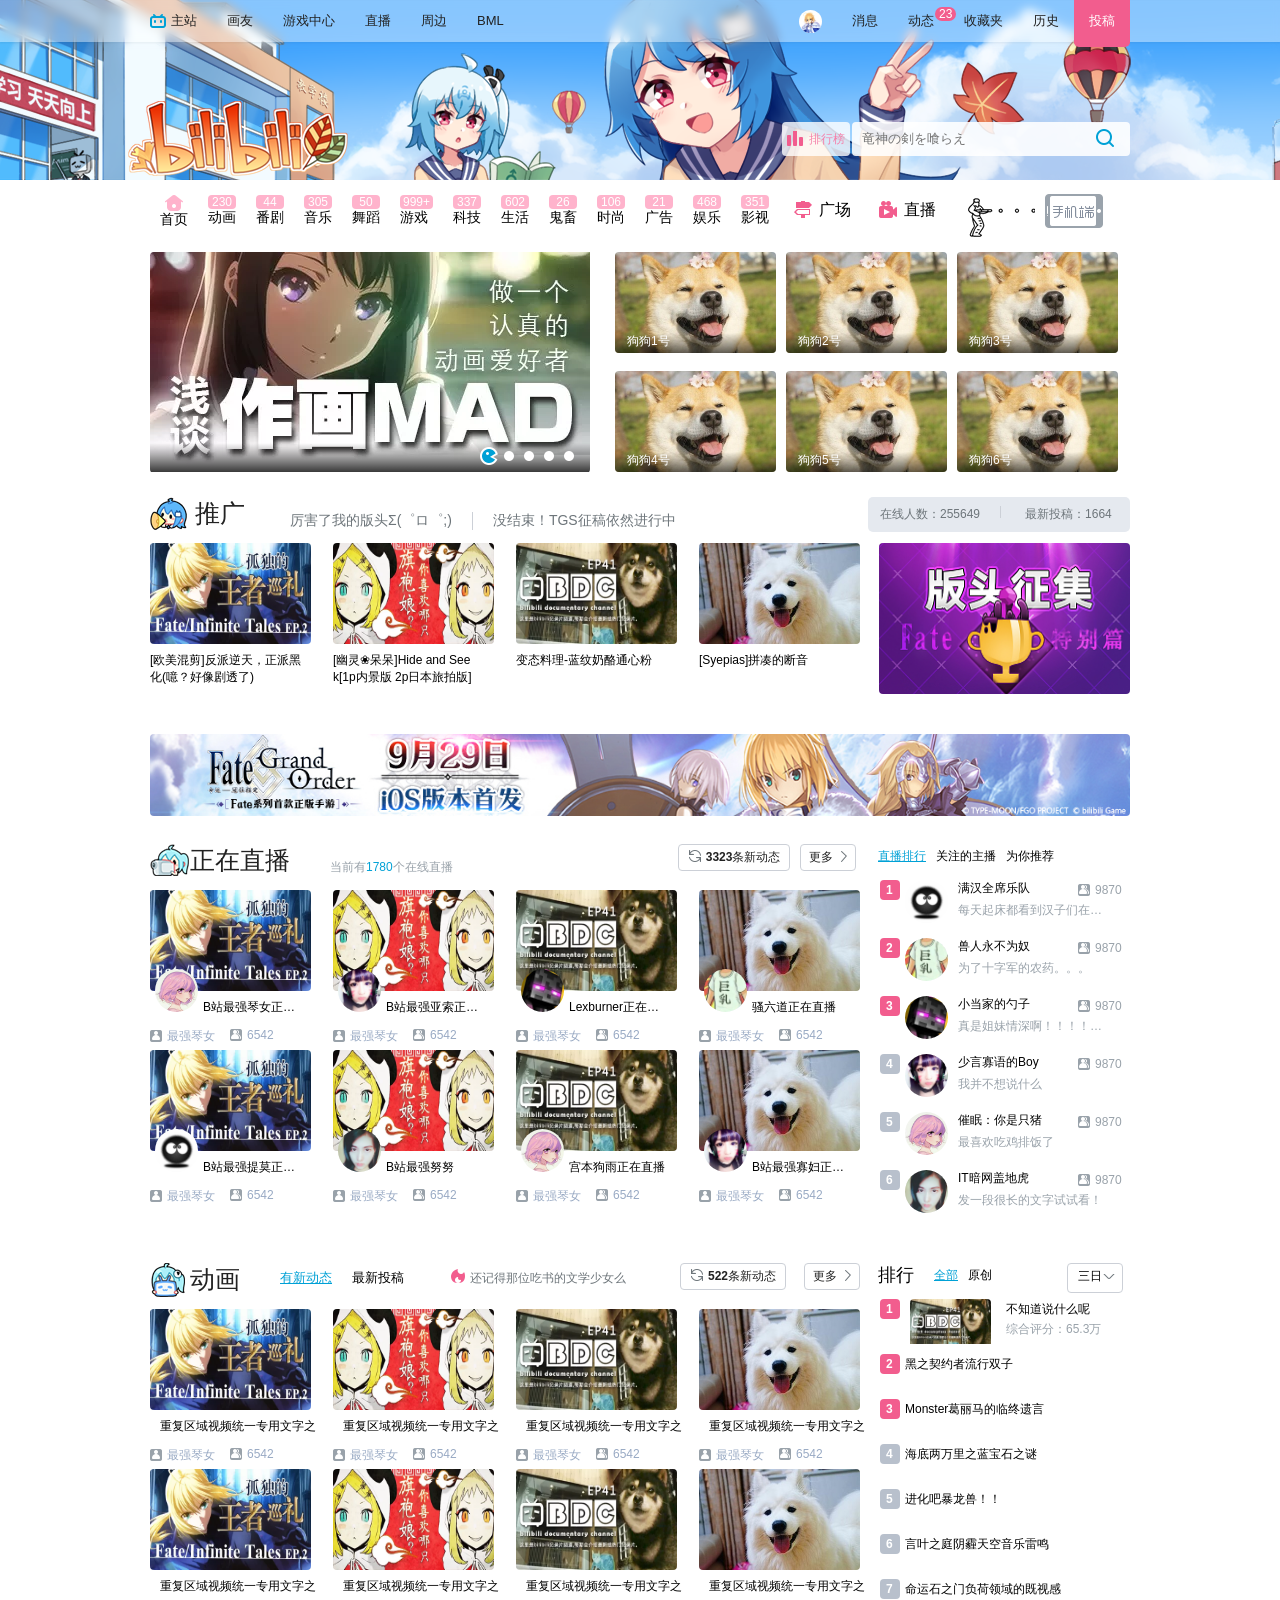
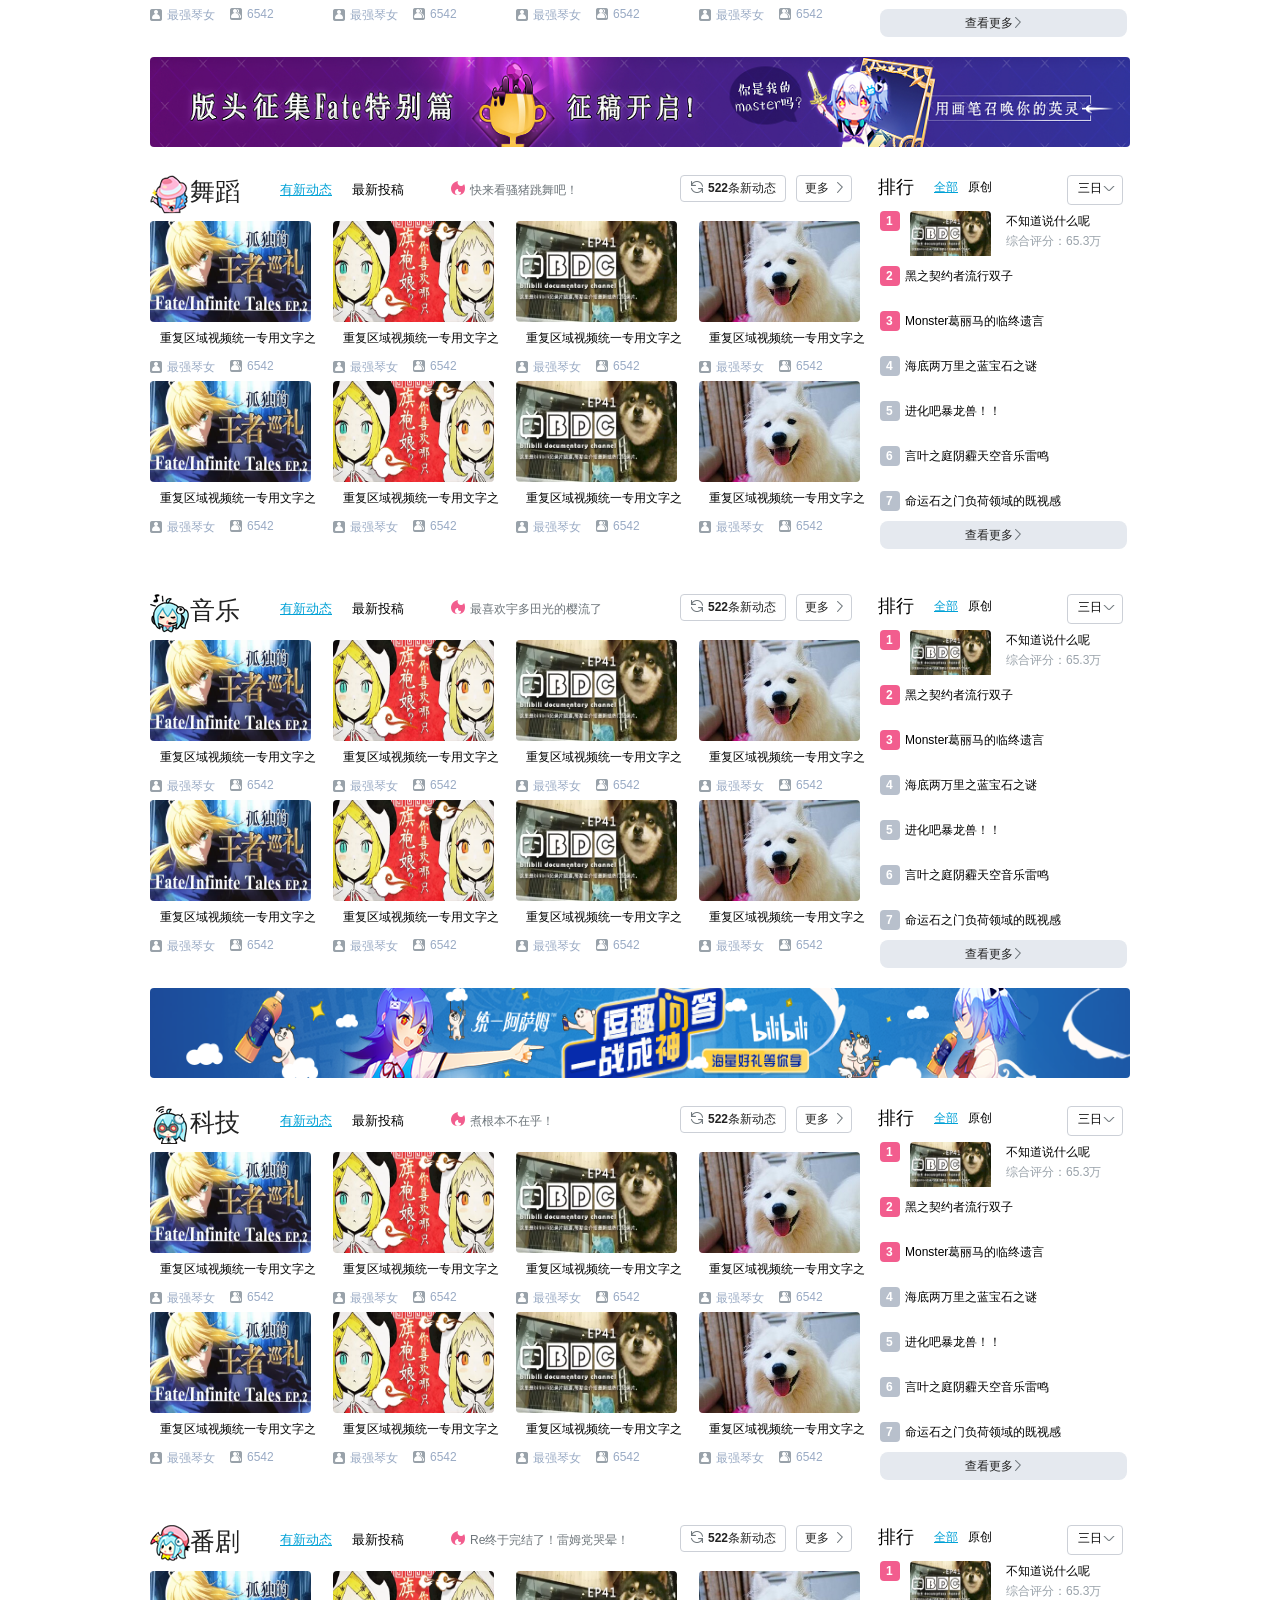
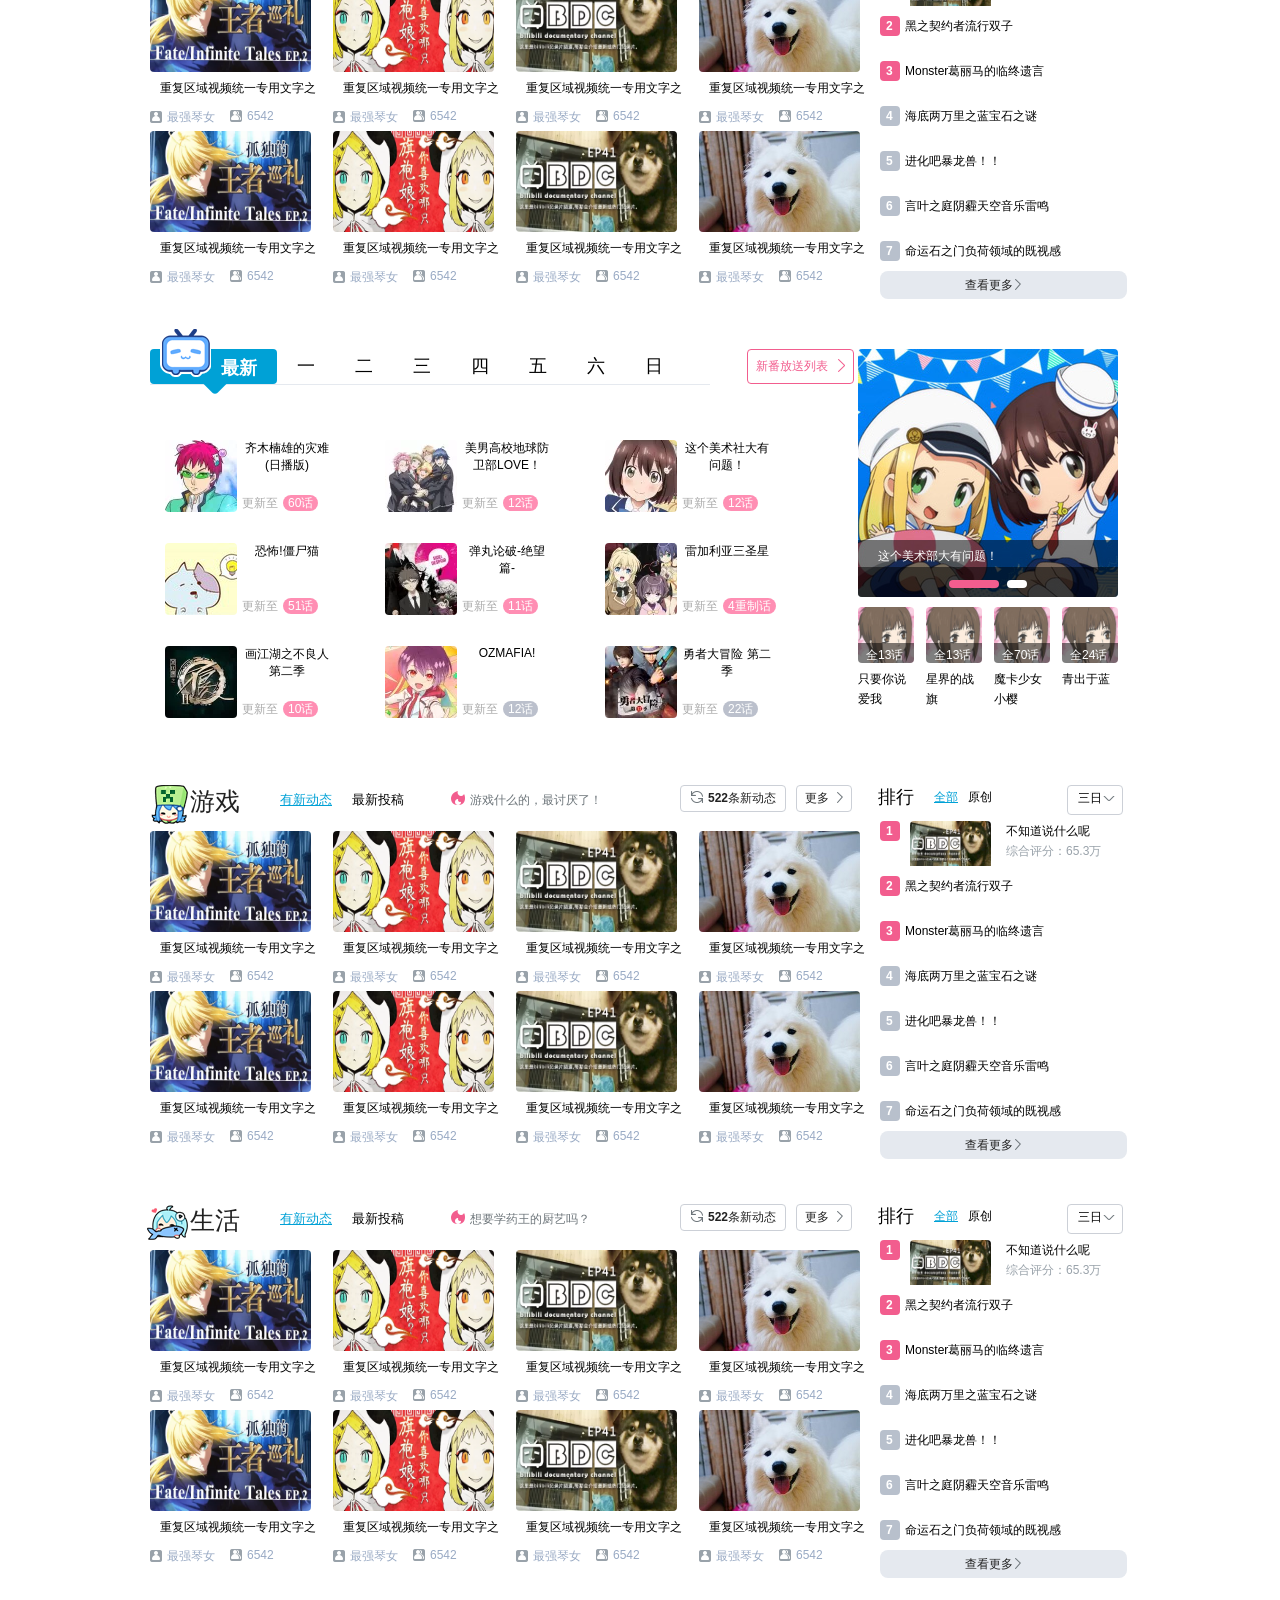
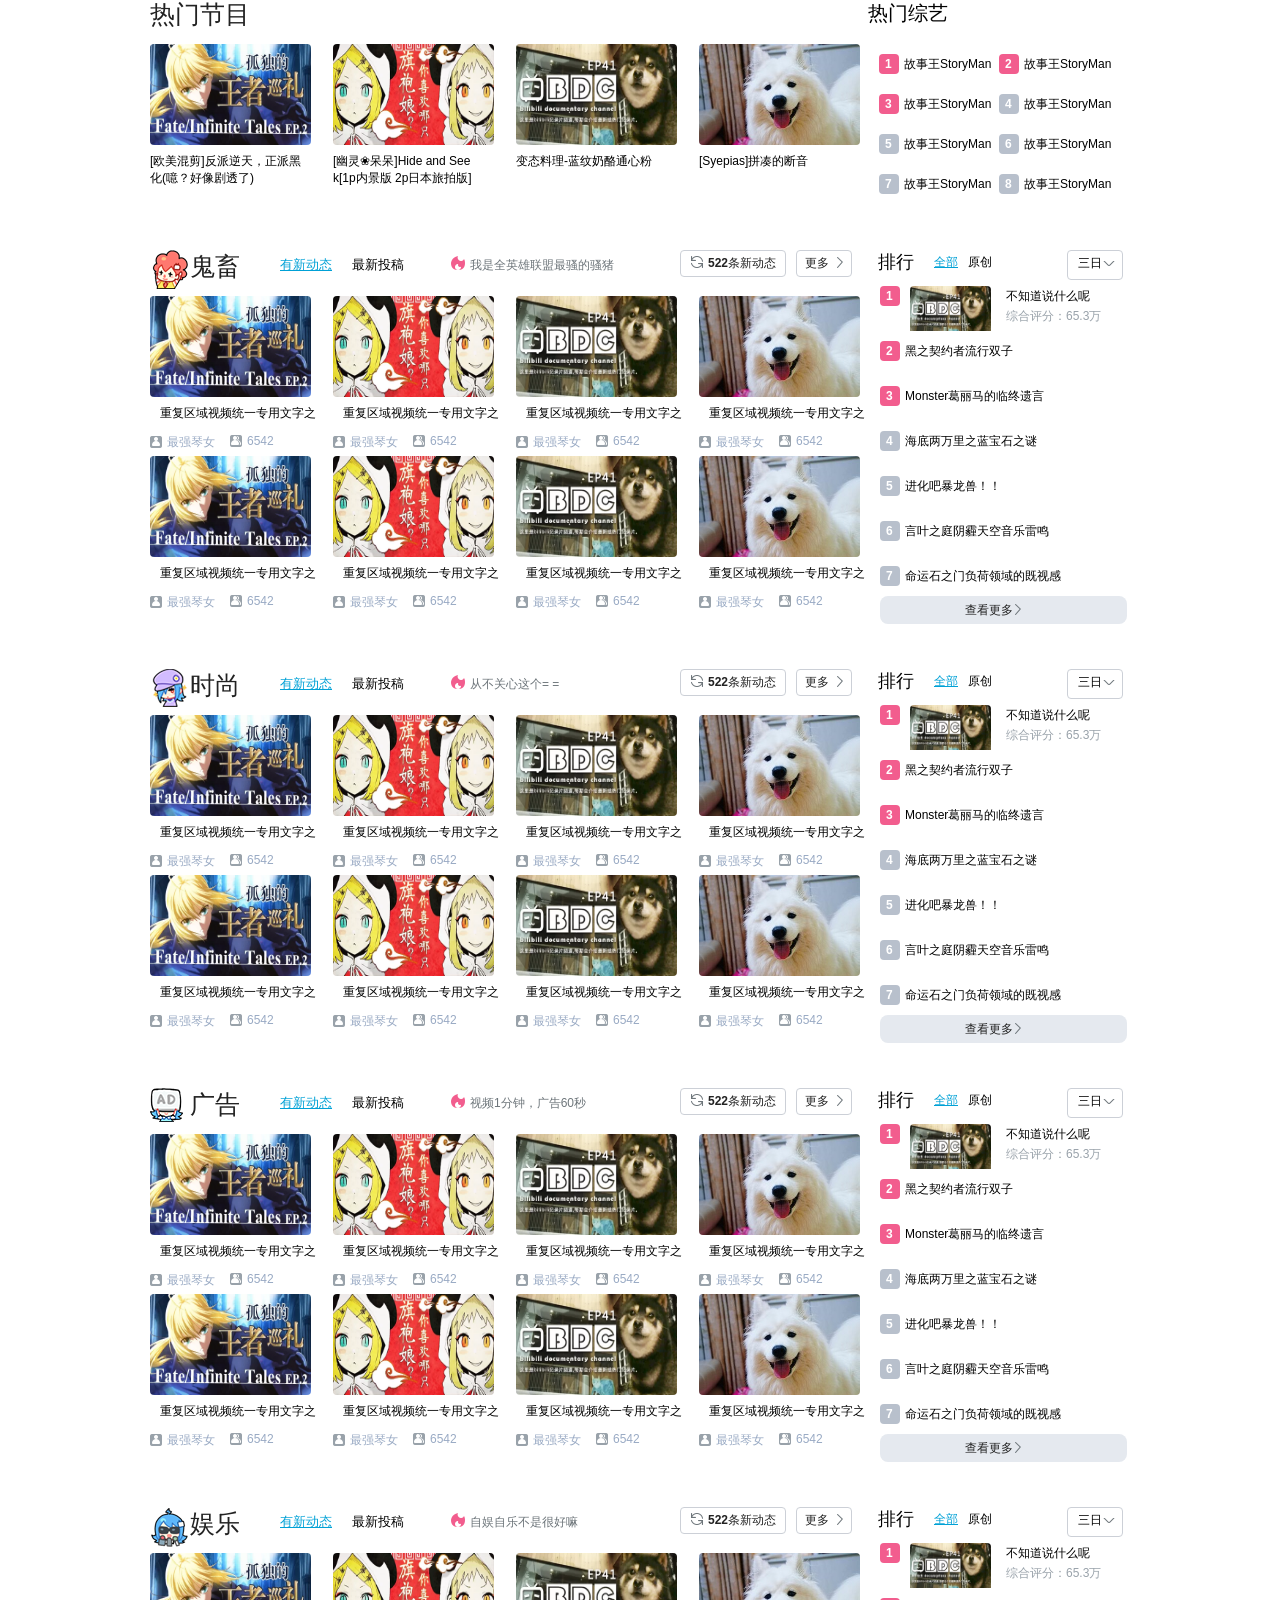
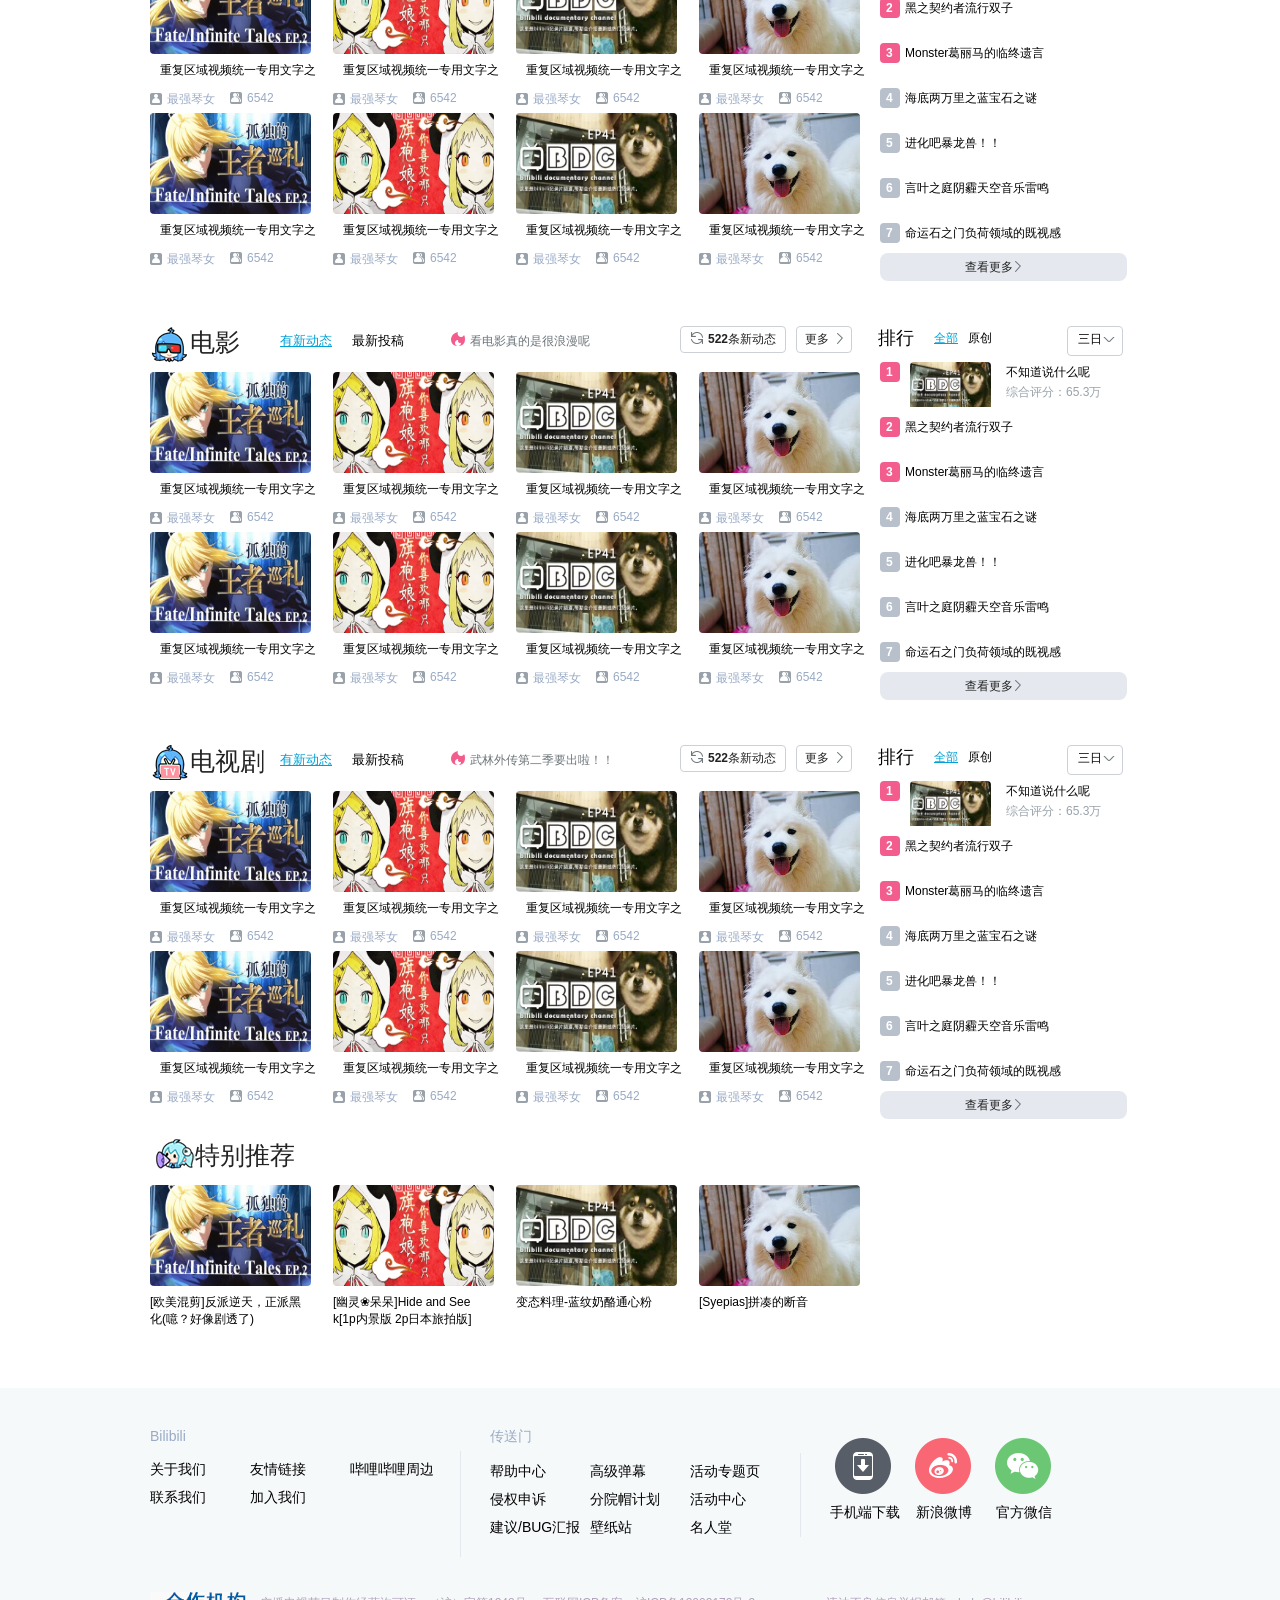
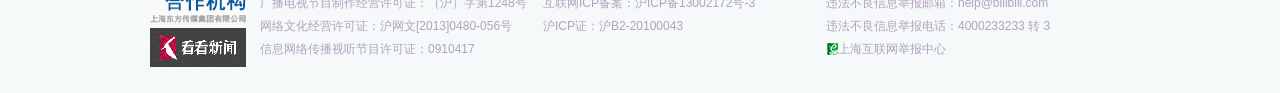
==== commit 398977fc: "90% finished version" ====
--- a/index.html
+++ b/index.html
@@ -2,7 +2,9 @@
 <html>
 	<head>
 		<meta charset="utf-8" />
-		<title>哔哩哔哩弹幕视频网-(</title>
+		<title>哔哩哔哩弹幕视频网 - ( ゜- ゜)つロ  乾杯~  - bilibili</title>
+		<meta name="description" content="bilibili是国内知名的视频弹幕网站，这里有最及时的动漫新番，最棒的ACG氛围，最有创意的Up主。大家可以在这里找到许多欢乐。">
+		<meta name="keywords" content="B站,弹幕,字幕,AMV,MAD,MTV,ANIME,动漫,动漫音乐,游戏,游戏解说,ACG,galgame,动画,番组,新番,初音,洛天依,vocaloid">
 		<link rel="stylesheet" href="css/reset.css" />
 		<link rel="stylesheet" href="css/style.css" />
 	</head>
@@ -2270,8 +2272,8 @@
 		</div><!--番剧区结束-->
 		
 		<div class="fanjuBlock clearfix">
-		  <div class="comWidth">
-			<div class="left ">
+		  <div class="comWidth clearfix">
+			<div class="left fl">
 				<div class="weekBar">
 					<ul class="clearfix weekpick">
 						<li class="zuixin pick"><i class="zuixinIcon"></i>最新<i class="jianjian"></i></li>
@@ -2283,14 +2285,459 @@
 						<li class="zhouliu"><i></i>六<i></i></li>
 						<li class="zhouri"><i></i>日<i></i></li>
 					</ul>
+					<div class="xinfanfangsongliebiao fl">新番放送列表<i class="arrow"></i></div>
 				</div>
 				<div class="videoBlock">
-					
-				</div>
+					<ul class="today">
+						<li class="clearfix">
+							<div class="donghuatubiao fl">
+								<img src="img/番剧图标/齐木楠雄.png"/>
+							</div>
+							<div class="fanjuDes fl">
+								<div>齐木楠雄的灾难(日播版)</div>
+								<div class="gengxinzhi">更新至<span class="new">60话</span></div>
+							</div>
+						</li>
+						<li class="clearfix">
+							<div class="donghuatubiao fl">
+								<img src="img/番剧图标/美男高校.png"/>
+							</div>
+							<div class="fanjuDes fl">
+								<div>美男高校地球防卫部LOVE！</div>
+								<div class="gengxinzhi">更新至<span class="new">12话</span></div>
+							</div>
+						</li>
+						<li class="clearfix">
+							<div class="donghuatubiao fl">
+								<img src="img/番剧图标/这个美术社绝对有问题.png"/>
+							</div>
+							<div class="fanjuDes fl">
+								<div>这个美术社大有问题！</div>
+								<div class="gengxinzhi">更新至<span class="new">12话</span></div>
+							</div>
+						</li>
+						<li class="clearfix">
+							<div class="donghuatubiao fl">
+								<img src="img/番剧图标/僵尸猫.png"/>
+							</div>
+							<div class="fanjuDes fl">
+								<div>恐怖!僵尸猫</div>
+								<div class="gengxinzhi">更新至<span class="new">51话</span></div>
+							</div>
+						</li>
+						<li class="clearfix">
+							<div class="donghuatubiao fl">
+								<img src="img/番剧图标/弹丸论破.png"/>
+							</div>
+							<div class="fanjuDes fl">
+								<div>弹丸论破-绝望篇-</div>
+								<div class="gengxinzhi">更新至<span class="new">11话</span></div>
+							</div>
+						</li>
+						<li class="clearfix">
+							<div class="donghuatubiao fl">
+								<img src="img/番剧图标/三圣星.png"/>
+							</div>
+							<div class="fanjuDes fl">
+								<div>雷加利亚三圣星</div>
+								<div class="gengxinzhi">更新至<span class="new">4重制话</span></div>
+							</div>
+						</li>
+						<li class="clearfix">
+							<div class="donghuatubiao fl">
+								<img src="img/番剧图标/不良人.png"/>
+							</div>
+							<div class="fanjuDes fl">
+								<div>画江湖之不良人第二季</div>
+								<div class="gengxinzhi">更新至<span class="new">10话</span></div>
+							</div>
+						</li>
+						<li class="clearfix">
+							<div class="donghuatubiao fl">
+								<img src="img/番剧图标/OZMAFIA！.png"/>
+							</div>
+							<div class="fanjuDes fl">
+								<div>OZMAFIA!</div>
+								<div class="gengxinzhi">更新至<span class="old">12话</span></div>
+							</div>
+						</li>
+						<li class="clearfix">
+							<div class="donghuatubiao fl">
+								<img src="img/番剧图标/勇者大冒险.png"/>
+							</div>
+							<div class="fanjuDes fl">
+								<div>勇者大冒险 第二季</div>
+								<div class="gengxinzhi">更新至<span class="old">22话</span></div>
+							</div>
+						</li>
+						<li class="clearfix">
+							<div class="donghuatubiao fl">
+								<img src="img/番剧图标/镇魂街2.png"/>
+							</div>
+							<div class="fanjuDes fl">
+								<div>镇魂街</div>
+								<div class="gengxinzhi">更新至<span class="old">20话</span></div>
+							</div>
+						</li>
+						<li class="clearfix">
+							<div class="donghuatubiao fl">
+								<img src="img/番剧图标/黑色残骸.png"/>
+							</div>
+							<div class="fanjuDes fl">
+								<div>黑色残骸</div>
+								<div class="gengxinzhi">更新至<span class="old">22话</span></div>
+							</div>
+						</li>
+					</ul>
+			        <ul class="monday">
+						<li class="clearfix">
+							<div class="donghuatubiao fl">
+								<img src="img/番剧图标/齐木楠雄.png"/>
+							</div>
+							<div class="fanjuDes fl">
+								<div>齐木楠雄的灾难(日播版)</div>
+								<div class="gengxinzhi">更新至<span class="new">60话</span></div>
+							</div>
+						</li>
+						<li class="clearfix">
+							<div class="donghuatubiao fl">
+								<img src="img/番剧图标/美男高校.png"/>
+							</div>
+							<div class="fanjuDes fl">
+								<div>美男高校地球防卫部LOVE！</div>
+								<div class="gengxinzhi">更新至<span class="new">12话</span></div>
+							</div>
+						</li>
+						<li class="clearfix">
+							<div class="donghuatubiao fl">
+								<img src="img/番剧图标/这个美术社绝对有问题.png"/>
+							</div>
+							<div class="fanjuDes fl">
+								<div>这个美术社大有问题！</div>
+								<div class="gengxinzhi">更新至<span class="new">12话</span></div>
+							</div>
+						</li>
+						</ul>
+					<ul class="tuesday">
+						<li class="clearfix">
+							<div class="donghuatubiao fl">
+								<img src="img/番剧图标/僵尸猫.png"/>
+							</div>
+							<div class="fanjuDes fl">
+								<div>恐怖!僵尸猫</div>
+								<div class="gengxinzhi">更新至<span class="new">51话</span></div>
+							</div>
+						</li>
+						<li class="clearfix">
+							<div class="donghuatubiao fl">
+								<img src="img/番剧图标/弹丸论破.png"/>
+							</div>
+							<div class="fanjuDes fl">
+								<div>弹丸论破-绝望篇-</div>
+								<div class="gengxinzhi">更新至<span class="new">11话</span></div>
+							</div>
+						</li>
+						<li class="clearfix">
+							<div class="donghuatubiao fl">
+								<img src="img/番剧图标/三圣星.png"/>
+							</div>
+							<div class="fanjuDes fl">
+								<div>雷加利亚三圣星</div>
+								<div class="gengxinzhi">更新至<span class="new">4重制话</span></div>
+							</div>
+						</li>
+						<li class="clearfix">
+							<div class="donghuatubiao fl">
+								<img src="img/番剧图标/不良人.png"/>
+							</div>
+							<div class="fanjuDes fl">
+								<div>画江湖之不良人第二季</div>
+								<div class="gengxinzhi">更新至<span class="new">10话</span></div>
+							</div>
+						</li>
+					</ul>	
+					<ul class="wednsday">
+						<li class="clearfix">
+							<div class="donghuatubiao fl">
+								<img src="img/番剧图标/三圣星.png"/>
+							</div>
+							<div class="fanjuDes fl">
+								<div>雷加利亚三圣星</div>
+								<div class="gengxinzhi">更新至<span class="new">4重制话</span></div>
+							</div>
+						</li>
+						<li class="clearfix">
+							<div class="donghuatubiao fl">
+								<img src="img/番剧图标/不良人.png"/>
+							</div>
+							<div class="fanjuDes fl">
+								<div>画江湖之不良人第二季</div>
+								<div class="gengxinzhi">更新至<span class="new">10话</span></div>
+							</div>
+						</li>
+						<li class="clearfix">
+							<div class="donghuatubiao fl">
+								<img src="img/番剧图标/OZMAFIA！.png"/>
+							</div>
+							<div class="fanjuDes fl">
+								<div>OZMAFIA!</div>
+								<div class="gengxinzhi">更新至<span class="old">12话</span></div>
+							</div>
+						</li>
+						<li class="clearfix">
+							<div class="donghuatubiao fl">
+								<img src="img/番剧图标/勇者大冒险.png"/>
+							</div>
+							<div class="fanjuDes fl">
+								<div>勇者大冒险 第二季</div>
+								<div class="gengxinzhi">更新至<span class="old">22话</span></div>
+							</div>
+						</li>
+						<li class="clearfix">
+							<div class="donghuatubiao fl">
+								<img src="img/番剧图标/镇魂街2.png"/>
+							</div>
+							<div class="fanjuDes fl">
+								<div>镇魂街</div>
+								<div class="gengxinzhi">更新至<span class="old">20话</span></div>
+							</div>
+						</li>
+					</ul>
+					<ul class="thursday">
+						<li class="clearfix">
+							<div class="donghuatubiao fl">
+								<img src="img/番剧图标/不良人.png"/>
+							</div>
+							<div class="fanjuDes fl">
+								<div>画江湖之不良人第二季</div>
+								<div class="gengxinzhi">更新至<span class="new">10话</span></div>
+							</div>
+						</li>
+						<li class="clearfix">
+							<div class="donghuatubiao fl">
+								<img src="img/番剧图标/OZMAFIA！.png"/>
+							</div>
+							<div class="fanjuDes fl">
+								<div>OZMAFIA!</div>
+								<div class="gengxinzhi">更新至<span class="old">12话</span></div>
+							</div>
+						</li>
+						<li class="clearfix">
+							<div class="donghuatubiao fl">
+								<img src="img/番剧图标/勇者大冒险.png"/>
+							</div>
+							<div class="fanjuDes fl">
+								<div>勇者大冒险 第二季</div>
+								<div class="gengxinzhi">更新至<span class="old">22话</span></div>
+							</div>
+						</li>
+						<li class="clearfix">
+							<div class="donghuatubiao fl">
+								<img src="img/番剧图标/镇魂街2.png"/>
+							</div>
+							<div class="fanjuDes fl">
+								<div>镇魂街</div>
+								<div class="gengxinzhi">更新至<span class="old">20话</span></div>
+							</div>
+						</li>
+					</ul>
+					<ul class="friday">
+						<li class="clearfix">
+							<div class="donghuatubiao fl">
+								<img src="img/番剧图标/不良人.png"/>
+							</div>
+							<div class="fanjuDes fl">
+								<div>画江湖之不良人第二季</div>
+								<div class="gengxinzhi">更新至<span class="new">10话</span></div>
+							</div>
+						</li>
+						<li class="clearfix">
+							<div class="donghuatubiao fl">
+								<img src="img/番剧图标/OZMAFIA！.png"/>
+							</div>
+							<div class="fanjuDes fl">
+								<div>OZMAFIA!</div>
+								<div class="gengxinzhi">更新至<span class="old">12话</span></div>
+							</div>
+						</li>
+						<li class="clearfix">
+							<div class="donghuatubiao fl">
+								<img src="img/番剧图标/勇者大冒险.png"/>
+							</div>
+							<div class="fanjuDes fl">
+								<div>勇者大冒险 第二季</div>
+								<div class="gengxinzhi">更新至<span class="old">22话</span></div>
+							</div>
+						</li>
+						<li class="clearfix">
+							<div class="donghuatubiao fl">
+								<img src="img/番剧图标/镇魂街2.png"/>
+							</div>
+							<div class="fanjuDes fl">
+								<div>镇魂街</div>
+								<div class="gengxinzhi">更新至<span class="old">20话</span></div>
+							</div>
+						</li>
+						<li class="clearfix">
+							<div class="donghuatubiao fl">
+								<img src="img/番剧图标/黑色残骸.png"/>
+							</div>
+							<div class="fanjuDes fl">
+								<div>黑色残骸</div>
+								<div class="gengxinzhi">更新至<span class="old">22话</span></div>
+							</div>
+						</li>
+					</ul>
+					<ul class="saturday">
+						<li class="clearfix">
+							<div class="donghuatubiao fl">
+								<img src="img/番剧图标/不良人.png"/>
+							</div>
+							<div class="fanjuDes fl">
+								<div>画江湖之不良人第二季</div>
+								<div class="gengxinzhi">更新至<span class="new">10话</span></div>
+							</div>
+						</li>
+						<li class="clearfix">
+							<div class="donghuatubiao fl">
+								<img src="img/番剧图标/OZMAFIA！.png"/>
+							</div>
+							<div class="fanjuDes fl">
+								<div>OZMAFIA!</div>
+								<div class="gengxinzhi">更新至<span class="old">12话</span></div>
+							</div>
+						</li>
+						<li class="clearfix">
+							<div class="donghuatubiao fl">
+								<img src="img/番剧图标/勇者大冒险.png"/>
+							</div>
+							<div class="fanjuDes fl">
+								<div>勇者大冒险 第二季</div>
+								<div class="gengxinzhi">更新至<span class="old">22话</span></div>
+							</div>
+						</li>
+					</ul>
+					<ul class="sunday">
+						<li class="clearfix">
+							<div class="donghuatubiao fl">
+								<img src="img/番剧图标/三圣星.png"/>
+							</div>
+							<div class="fanjuDes fl">
+								<div>雷加利亚三圣星</div>
+								<div class="gengxinzhi">更新至<span class="new">4重制话</span></div>
+							</div>
+						</li>
+						<li class="clearfix">
+							<div class="donghuatubiao fl">
+								<img src="img/番剧图标/不良人.png"/>
+							</div>
+							<div class="fanjuDes fl">
+								<div>画江湖之不良人第二季</div>
+								<div class="gengxinzhi">更新至<span class="new">10话</span></div>
+							</div>
+						</li>
+						<li class="clearfix">
+							<div class="donghuatubiao fl">
+								<img src="img/番剧图标/OZMAFIA！.png"/>
+							</div>
+							<div class="fanjuDes fl">
+								<div>OZMAFIA!</div>
+								<div class="gengxinzhi">更新至<span class="old">12话</span></div>
+							</div>
+						</li>
+						<li class="clearfix">
+							<div class="donghuatubiao fl">
+								<img src="img/番剧图标/勇者大冒险.png"/>
+							</div>
+							<div class="fanjuDes fl">
+								<div>勇者大冒险 第二季</div>
+								<div class="gengxinzhi">更新至<span class="old">22话</span></div>
+							</div>
+						</li>
+						<li class="clearfix">
+							<div class="donghuatubiao fl">
+								<img src="img/番剧图标/镇魂街2.png"/>
+							</div>
+							<div class="fanjuDes fl">
+								<div>镇魂街</div>
+								<div class="gengxinzhi">更新至<span class="old">20话</span></div>
+							</div>
+						</li>
+						<li class="clearfix">
+							<div class="donghuatubiao fl">
+								<img src="img/番剧图标/三圣星.png"/>
+							</div>
+							<div class="fanjuDes fl">
+								<div>雷加利亚三圣星</div>
+								<div class="gengxinzhi">更新至<span class="new">4重制话</span></div>
+							</div>
+						</li>
+						<li class="clearfix">
+							<div class="donghuatubiao fl">
+								<img src="img/番剧图标/不良人.png"/>
+							</div>
+							<div class="fanjuDes fl">
+								<div>画江湖之不良人第二季</div>
+								<div class="gengxinzhi">更新至<span class="new">10话</span></div>
+							</div>
+						</li>
+						<li class="clearfix">
+							<div class="donghuatubiao fl">
+								<img src="img/番剧图标/OZMAFIA！.png"/>
+							</div>
+							<div class="fanjuDes fl">
+								<div>OZMAFIA!</div>
+								<div class="gengxinzhi">更新至<span class="old">12话</span></div>
+							</div>
+						</li>
+						<li class="clearfix">
+							<div class="donghuatubiao fl">
+								<img src="img/番剧图标/勇者大冒险.png"/>
+							</div>
+							<div class="fanjuDes fl">
+								<div>勇者大冒险 第二季</div>
+								<div class="gengxinzhi">更新至<span class="old">22话</span></div>
+							</div>
+						</li>
+						<li class="clearfix">
+							<div class="donghuatubiao fl">
+								<img src="img/番剧图标/镇魂街2.png"/>
+							</div>
+							<div class="fanjuDes fl">
+								<div>镇魂街</div>
+								<div class="gengxinzhi">更新至<span class="old">20话</span></div>
+							</div>
+						</li>
+					</ul>
+				</div><!--videoBlock结束-->
 			</div>
-			<div class="right">
-				
+			<div class="right fr">
+				<div class="slideBlock">
+					<div class="slideBox">
+					<img src="img/left.jpg"/>
+					<img src="img/right.jpg"/>
+					</div>
+					<div class="slideBlur">
+					</div>
+					<div class="imgBlur">
+						<p>这个美术部大有问题！</p>
+					</div>
+					<div class="slideBar">
+						<ul class="clearfix">
+							<li class="slideLeft slideTo fl"></li>
+							<li class="slideRight fr"></li>
+						</ul>
+					</div>
+				</div>
+				<div class="laofanju">
+				<ul class="clearfix">
+					<li><img src="img/miniimg.jpg"/>只要你说爱我<div class="smblur"><p>全13话</p></div></li>
+					<li><img src="img/miniimg.jpg"/>星界的战旗<div class="smblur"><p>全13话</p></div></li>
+					<li><img src="img/miniimg.jpg"/>魔卡少女小樱<div class="smblur"><p>全70话</p></div></li>
+					<li><img src="img/miniimg.jpg"/>青出于蓝<div class="smblur"><p>全24话</p></div></li>
+				</ul>
 			</div>
+			</div><!--SlideBlock结束-->
 		  </div><!--comWidth结束-->	
 		</div><!--每日番剧索引区结束-->
 		
@@ -2876,9 +3323,42 @@
 			</div><!--直播体结束-->
 		</div><!--comwidth结束-->
 		</div><!--生活区结束-->
-		<div class="remenjiemu">
-			
+		<div class="remenjiemuBlock">
+			<div class="comWidth">
+			<div class="tuiguangheader clearfix">
+				<div class="tuiguangLogo fl">
+					热门节目
+				</div>
+				<div class="renshuAndtougao fr">
+					<div class="fl">
+					     热门综艺
+					</div>
+				</div>
+			</div><!--推广头结束-->
+			<div class="tuiguangBody clearfix">
+				<div class="left fl clearfix">
+					<ul class="clearfix">
+						<li><img src="img/2.png"/><div class="videoDes">[欧美混剪]反派逆天，正派黑化(噫？好像剧透了)</div><div class="AllBlur"><div class="videoTime">2:13</div></div></li>
+						<li><img src="img/3.png"/><div class="videoDes">[幽灵❀呆呆]Hide and See k[1p内景版 2p日本旅拍版]</div><div class="AllBlur"><div class="videoTime">1:20</div></div></li>
+						<li><img src="img/5.png"/><div class="videoDes">变态料理-蓝纹奶酪通心粉</div><div class="AllBlur"><div class="videoTime">14:13</div></div></li>
+						<li><img src="img/催眠：你也是视频的post.jpg"/><div class="videoDes">[Syepias]拼凑的断音</div><div class="AllBlur"><div class="videoTime">10:30</div></div></li>
+					</ul>
+				</div>
+				<div class="right fr">
+					<ul class="clearfix remenzongyi">
+						<li><i class="rank1">1</i><span>故事王StoryMan</span></li>
+						<li><i class="rank1 rank2">2</i><span>故事王StoryMan</span></li>
+						<li><i class="rank1 rank3">3</i><span>故事王StoryMan</span></li>
+						<li><i class="rank1 rank4">4</i><span>故事王StoryMan</span></li>
+						<li><i class="rank1 rank5">5</i><span>故事王StoryMan</span></li>
+						<li><i class="rank1 rank6">6</i><span>故事王StoryMan</span></li>
+						<li><i class="rank1 rank7">7</i><span>故事王StoryMan</span></li>
+						<li><i class="rank1 rank8">8</i><span>故事王StoryMan</span></li>
+					</ul>
+				</div>
+			</div><!--推广体结束-->
 		</div>
+		</div><!--热门节目结束-->
 		<div class="guichuqu donghuaqu zhiboqu tuiguang">
 		<div class="comWidth">
 			<div class="tuiguangheader clearfix">
@@ -4625,10 +5105,96 @@
 			</div><!--直播体结束-->
 		</div><!--comwidth结束-->
 		</div><!--电视剧结束-->
-		<div class="tebietuijian">
-			
+		<div class="tebietuijian remenjiemuBlock">
+			<div class="comWidth">
+			<div class="tuiguangheader clearfix">
+				<div class="tuiguangLogo fl tebietuijianLogo">
+					特别推荐
+				</div>
+			</div><!--推广头结束-->
+			<div class="tuiguangBody clearfix">
+				<div class="left fl clearfix">
+					<ul class="clearfix">
+						<li><img src="img/2.png"/><div class="videoDes">[欧美混剪]反派逆天，正派黑化(噫？好像剧透了)</div><div class="AllBlur"><div class="videoTime">2:13</div></div></li>
+						<li><img src="img/3.png"/><div class="videoDes">[幽灵❀呆呆]Hide and See k[1p内景版 2p日本旅拍版]</div><div class="AllBlur"><div class="videoTime">1:20</div></div></li>
+						<li><img src="img/5.png"/><div class="videoDes">变态料理-蓝纹奶酪通心粉</div><div class="AllBlur"><div class="videoTime">14:13</div></div></li>
+						<li><img src="img/催眠：你也是视频的post.jpg"/><div class="videoDes">[Syepias]拼凑的断音</div><div class="AllBlur"><div class="videoTime">10:30</div></div></li>
+					</ul>
+				</div>
+			</div><!--推广体结束-->
+		</div>
 		</div><!--特别推荐区结束-->
+		<!--footer开始-->
 		<div class="footer">
+			<div class="comWidth clearfix">
+				<div class="footerBlock fl one">
+					<h4>Bilibili</h4>
+					<ul class="clearfix">
+						<li>关于我们</li>
+						<li>友情链接</li>
+						<li>哔哩哔哩周边</li>
+						<li>联系我们</li>
+						<li>加入我们</li>
+					    <li class="none">1</li>
+					    <li class="none">1</li>
+					    <li class="none">1</li>
+					</ul>
+				</div>
+				<div class="footerBlock fl second">
+					<h4>传送门</h4>
+					<ul class="clearfix">
+						<li>帮助中心</li>
+						<li>高级弹幕</li>
+						<li>活动专题页</li>
+						<li>侵权申诉</li>
+						<li>分院帽计划</li>
+						<li>活动中心</li>
+						<li>建议/BUG汇报</li>
+						<li>壁纸站</li>
+						<li>名人堂</li>
+					</ul>
+				</div>
+				<div class="footerBlock third fr">
+				    <ul class="clearfix">
+				    	<li>
+				    		<div class="shouji"></div>
+				    		<div class="shoujitext">手机端下载</div>
+				    		<div class="footererweima tag1"><div class="footerarrow"><div class="erweimatupian"></div></div></div>
+				    	</li>
+				    	<li>
+				    		<div class="weibo"></div>
+				    	    <div class="xinlangtext">新浪微博 </div>
+				    	    <div class="footererweima tag2"><div class="footerarrow"><div class="erweimatupian"></div></div></div>
+				    	</li>
+				    	<li>
+				    		<div class="weixin"></div>
+				    		<div class="weixintext">官方微信</div>	
+				    		<div class="footererweima tag3"><div class="footerarrow"><div class="erweimatupian"></div></div></div>
+				    	</li>
+				    </ul>	
+				</div>
+				<div class="footerBottom fl">
+					<ul>
+						<li></li>
+						<li>
+							<div>广播电视节目制作经营许可证：（沪）字第1248号</div>
+							<div>网络文化经营许可证：沪网文[2013]0480-056号</div>
+							<div>信息网络传播视听节目许可证：0910417</div>
+						</li>
+						<li>
+							<div>互联网ICP备案：沪ICP备13002172号-3</div>
+							<div>沪ICP证：沪B2-20100043</div>
+						</li>
+						<li>
+							<div>违法不良信息举报邮箱：help@bilibili.com</div>
+							<div>违法不良信息举报电话：4000233233 转 3</div>
+							<div><i class="lastImg"></i>上海互联网举报中心</div>
+						</li>
+					</ul>
+				</div>
+				</div><!--comWidth结束-->
+		</div><!--footer结束-->
+		<div class="aside">
 			
 		</div>
     <script type="text/javascript" src="js/jquery-3.0.0.min.js" ></script>
--- a/css/style.css
+++ b/css/style.css
@@ -1849,6 +1849,13 @@
 	border-radius: 4px;
 }
 /*番剧每日索引区~！*/
+.fanjuBlock{
+	margin-top: 30px;
+	margin-bottom: 40px;
+}
+.fanjuBlock .right{
+	margin-left: 3px;
+}
 .weekBar li{
 	float: left;
 	position: relative;
@@ -1861,7 +1868,7 @@
 	cursor: pointer;
 }
 .weekBar ul{
-	width: 626px;
+	width: 560px;
 	border-bottom: #E5E9EF 1px solid;
 }
 .pick{
@@ -1953,7 +1960,357 @@
 	background: url(../img/bangumi-weekday.png) -805px -40px no-repeat;
 	vertical-align: middle;
 }
+.weekBar{
+	position: relative;
+}
+.xinfanfangsongliebiao{
+	position: absolute;
+	left: 597px;
+	top: 0;
+	color: #F25D8E;
+	padding:  8px;
+	border: 1px solid #F25D8E;
+	border-radius: 4px;
+}
+.arrow{
+	display: inline-block;
+	width: 7px;
+	height: 13px;
+	vertical-align: calc(-2px);
+	margin-left: 10px;
+	background: url(../img/icons.png) -477px -280px no-repeat;
+}
+.xinfanfangsongliebiao:hover{color: #FFF;background-color: #F25D8E;cursor: pointer;}
+.xinfanfangsongliebiao:hover .arrow{background-position: -541px -218px;}
+    /*番剧列表区开始*/
+.videoBlock{
+	width: 705px;
+	height: 320px;
+	margin-top: 40px;
+	overflow: auto;
+}
+.videoBlock img{
+	display: block;
+	border-radius: 4px;
+}
+.videoBlock img:hover{
+	-webkit-filter: blur(1px);
+	filter: blur(1px);
+	cursor: pointer;
+}
+.videoBlock li{
+	height: 73px;
+	width: 190px;
+	float: left;
+	padding: 15px;
+	position: relative;
+}
+.fanjuDes{
+	text-align: center;
+	width: 90px;
+	padding: 0 5px;
+}
+.gengxinzhi{
+	position: absolute;
+	top: 70px;
+	color: #AAA;
+}
+.new{
+	background-color: #FF8EB3;
+	color: white;
+	padding: 1px 5px;
+	border-radius: 10px;
+	margin-left: 5px;
+}
+.old{
+	background-color: #BBC0CC;
+	color: white;
+	padding: 1px 5px;
+	border-radius: 10px;
+	margin-left: 5px;
+}
+.monday,.tuesday,.wednsday,.thursday,.friday,.saturday,.sunday{
+	display: none;
+}
+.slideBlock{
+	width: 260px;
+    border-radius: 4px;
+	position: relative;
+	overflow: hidden;
+}
+.slideBox{
+	width: 520px;
+}
+.slideBlock img{
+	float: left;
+}
+.imgBlur{
+	position: absolute;
+	width: 100%;
+	height: 23%;
+	top: 77%;
+	left: 0;
+	background-color: rgba(0,0,0,0.5);
+}
+.imgBlur p{
+	color: white;
+	padding: 8px 20px;
+}
+.slideBlur{
+	position: absolute;
+	width: 100%;
+	height: 12%;
+	top: 88%;
+	left: 0;
+	background-color: rgba(0,0,0,0.5);
+}
+.slideBar{
+	position: absolute;
+	width: 30%;
+	height: 8px;
+	top: 93%;
+	left: 35%;
+	cursor: pointer;
+}
+.slideLeft,.slideRight{
+	width: 20px;
+	height: 8px;
+	border-radius: 5px;
+	background-color: #FFF;
+}
+.slideTo{
+	width: 50px;
+	background-color: #F25D8E;
+}
+.laofanju{
+	margin-top: 10px;
+}
+.laofanju li{
+	float: left;
+	width: 56px;
+	padding-right: 12px;
+	position: relative;
+	line-height: 20px;
+}
+.laofanju li:hover{color: #00A1D6;cursor: pointer;}
+.laofanju img{
+	width: 56px;
+	height: 56px;
+	border-radius: 4px;
+}
+.smblur{
+	position: absolute;
+	width: 56px;
+	height: 20px;
+	top: 36px;
+	border-radius: 0 0 4px 4px;
+	background-color: rgba(0,0,0,0.5);
+}
+.laofanju p{
+	position: absolute;
+	display: block;
+	padding-top: 20px;
+	top: -18px;
+	line-height: 20px;
+	padding-left: 8px;
+	color: #FFF;
+}
+/*热门节目区*/
+.remenjiemuBlock{
+	padding-bottom: 30px;
+}
+.remenjiemuBlock .tuiguangLogo{
+	background: none;
+	text-indent: 0;
+}
+.remenjiemuBlock .renshuAndtougao{
+	line-height: 30px;
+	background-color: #FFF;
+	font-size: 20px;
+	color: black;
+}
+.rank8{
+	display: inline-block;
+	width:20px;
+	height: 20px;
+	line-height: 20px;
+	background-color: #B8C0CC;
+	color: white !important;
+	font-style: normal;
+	font-weight: bold;
+	text-indent: 0.5em;
+	border-radius: 4px;
+}
+.remenzongyi li{
+	width: 120px;
+	padding: 10px 0;
+}
+.remenzongyi li:hover{
+	color: #00A1D6;
+} 
+.remenzongyi span{
+	margin-left: 5px;
+}
 /*特别推荐区*/
+.tebietuijianLogo{
+	background: url(../img/icons.png) -135px -785px no-repeat !important;
+	text-indent: 1.8em !important;
+	width: 148px;
+}
 /*Footer开始*/
-/*Footer结束*/
+.footer{
+	height: 305px;
+	background-color: #f6f9fa;
+	margin-top: 30px;
+	color: #000;
+}
 
+.footerBlock{
+	width: 300px;
+}
+.one ul{
+	border-right: 1px solid #E5E9EF;
+	width: 310px;
+}
+.second{
+	margin-left: 40px;
+	width: 300px;
+}
+.second ul{
+	border-right: 1px solid #E5E9EF;
+	width: 310px;
+}
+.second li:hover{color: #00A1D6;cursor: pointer;}
+.none{color: #F6F9FA;}
+.one li:hover{color: #00A1D6;cursor: pointer;}
+.footer h4{
+	color: #99aac5;
+	font-size: 14px;
+	padding: 40px 0 7px 0;
+	font-weight: normal;
+}
+.footer li{
+	float: left;
+	width: 100px;
+	font-size: 14px;
+	padding: 10px 0 0 0;
+	
+}
+.third{
+	margin-left: 30px;
+}
+.third li{
+   width: 70px;
+   padding: 0 5px;
+   margin-top: 50px;
+   text-indent: -5px;
+   position: relative;
+}
+.third li:nth-child(1){text-indent: -5px;}
+.third li:hover{color: #00A1D6;}
+.weixin{
+	display: block;
+	width: 56px;
+	height: 56px;
+	background: url(../img/icons.png) -1026px -68px no-repeat;
+}
+.weibo{
+	display: block;
+	width: 56px;
+	height: 56px;
+	background: url(../img/icons.png) -1026px -324px no-repeat;
+}
+.shouji{
+	display: block;
+	width: 56px;
+	height: 56px;
+	background: url(../img/icons.png) -1026px -196px no-repeat;
+}
+.shoujitext{
+	margin-top: 10px;
+}
+.xinlangtext{
+	margin-top: 10px;
+	text-indent: 1px;
+}
+.weixintext{
+	margin-top: 10px;
+	text-indent: 1px;
+}
+.shouji:hover{background-position: -1092px -196px;cursor: pointer;}
+.weibo:hover{background-position: -1092px -324px;cursor: pointer;}
+.weixin:hover{background-position: -1092px -68px;cursor: pointer;}
+
+.footererweima{
+	position: absolute;
+	width: 130px;
+	height: 130px;
+	background-color: #FFF;
+	border: 1px solid #E5E9EF;
+	top: -168%;
+	left: -42%;
+	display: none;
+}
+.erweimatupian{
+	background: url(../img/底部二维码图片.png);
+	position: absolute;
+	width: 100px;
+	height: 100px;
+    top: -115px;
+    left: -43px;
+}
+.footererweima .footerarrow{
+	position: absolute;
+	background: url(../img/wx-arrow.png);
+	display: block;
+	width: 16px;
+	height: 14px;
+	top: 100%;
+	left: 45%;
+	
+}
+.footerBottom{
+	margin-top: 25px;
+}
+.footerBottom li:nth-child(1){
+	height: 80px;
+	width: 100px;
+	background: url(../img/footpic.png) 0 10px no-repeat;
+}
+.footerBottom li:nth-child(2){
+	font-size: 12px;
+	color: #B0A2BB;
+	width: 268px;
+	padding-left: 10px;
+}
+.footerBottom li:nth-child(3){
+	font-size: 12px;
+	color: #B0A2BB;
+	width: 268px;
+	padding-left: 15px;
+}
+.footerBottom li:nth-child(4){
+	font-size: 12px;
+	color: #B0A2BB;
+	width: 268px;
+	padding-left: 15px;
+}
+.footerBottom ul div{
+	padding: 3px 0;
+}
+.lastImg{
+	display: inline-block;
+	width: 12px;
+	height: 12px;
+	background: url(../img/icons.png) -1367px -89px no-repeat;
+	vertical-align: calc(-2px);
+}
+/*FOOTER结束*/
+/*侧边导航条*/
+
+
+/*侧边导航条结束*/
+/*终于都结束了。。花了我四天时间。。过程真的很艰辛。
+ * 其实还有很多地方偷了懒。。但是算是做出来了
+ */
+
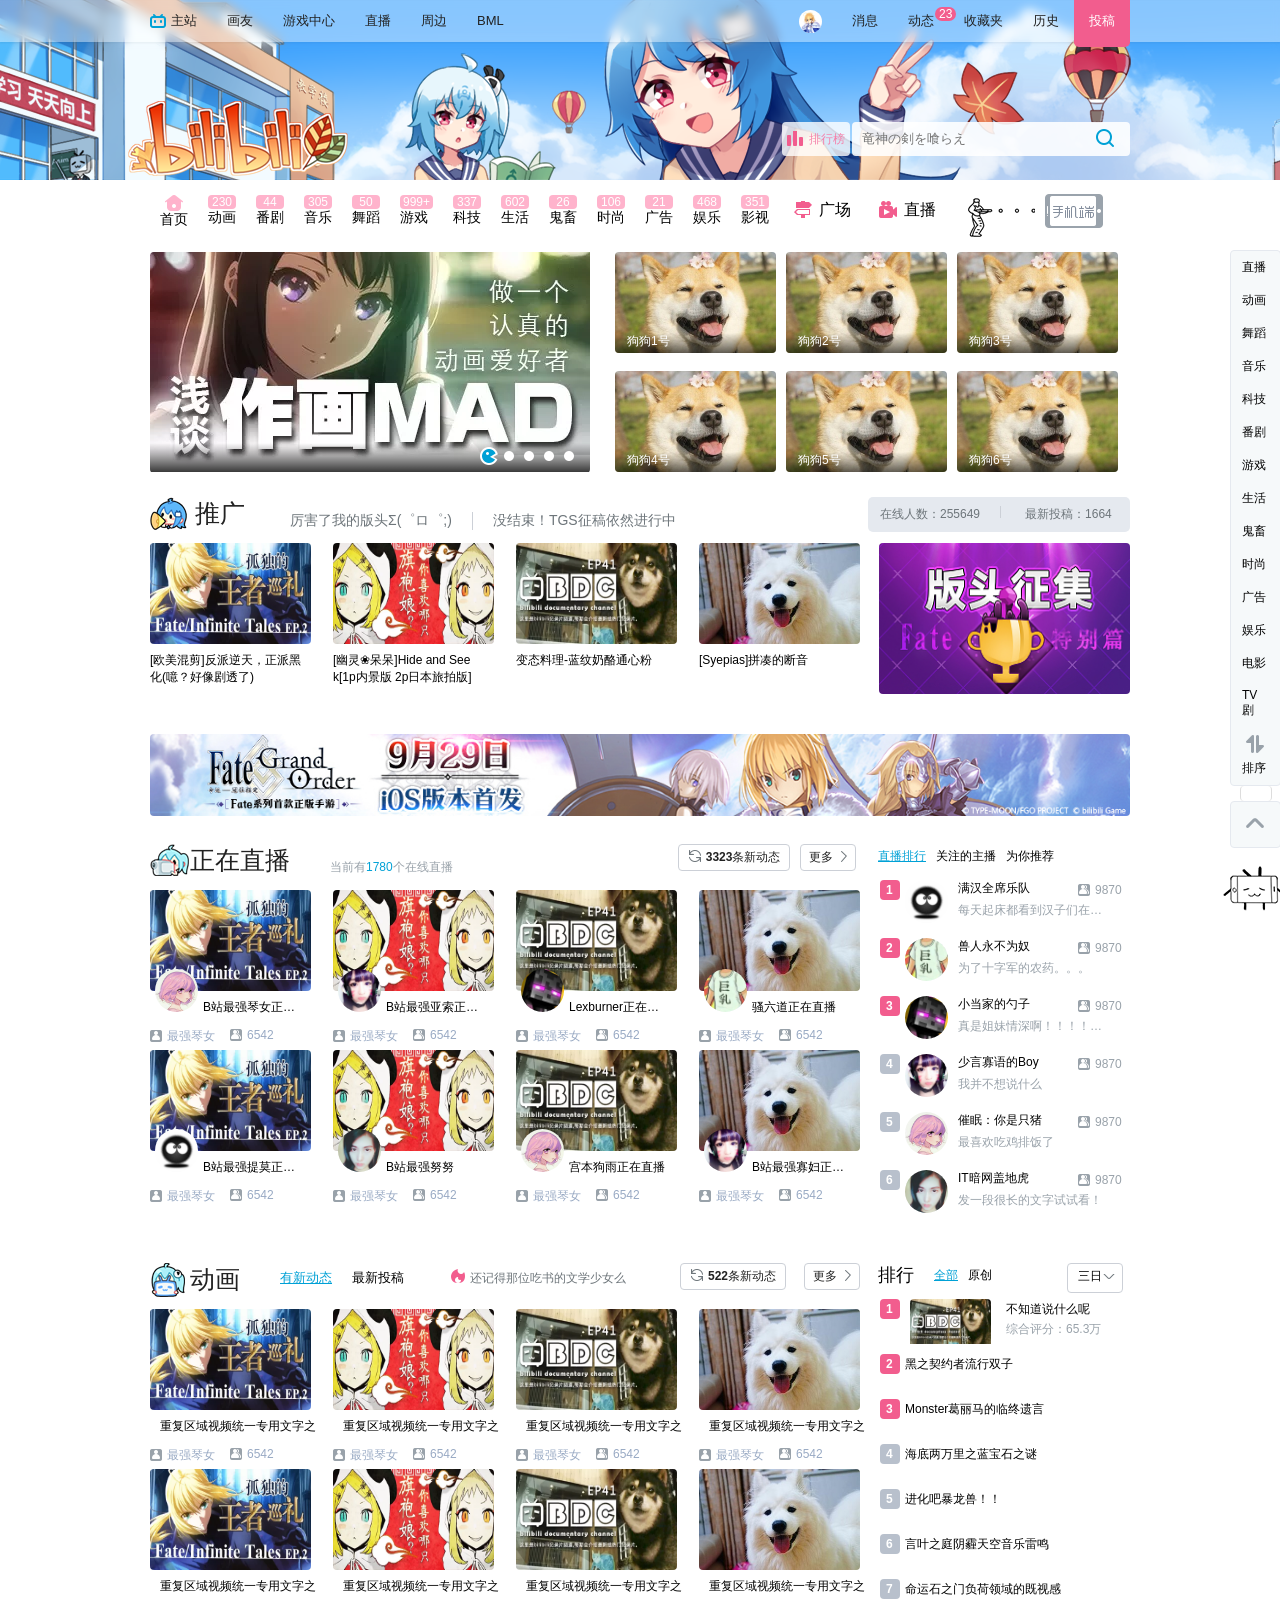
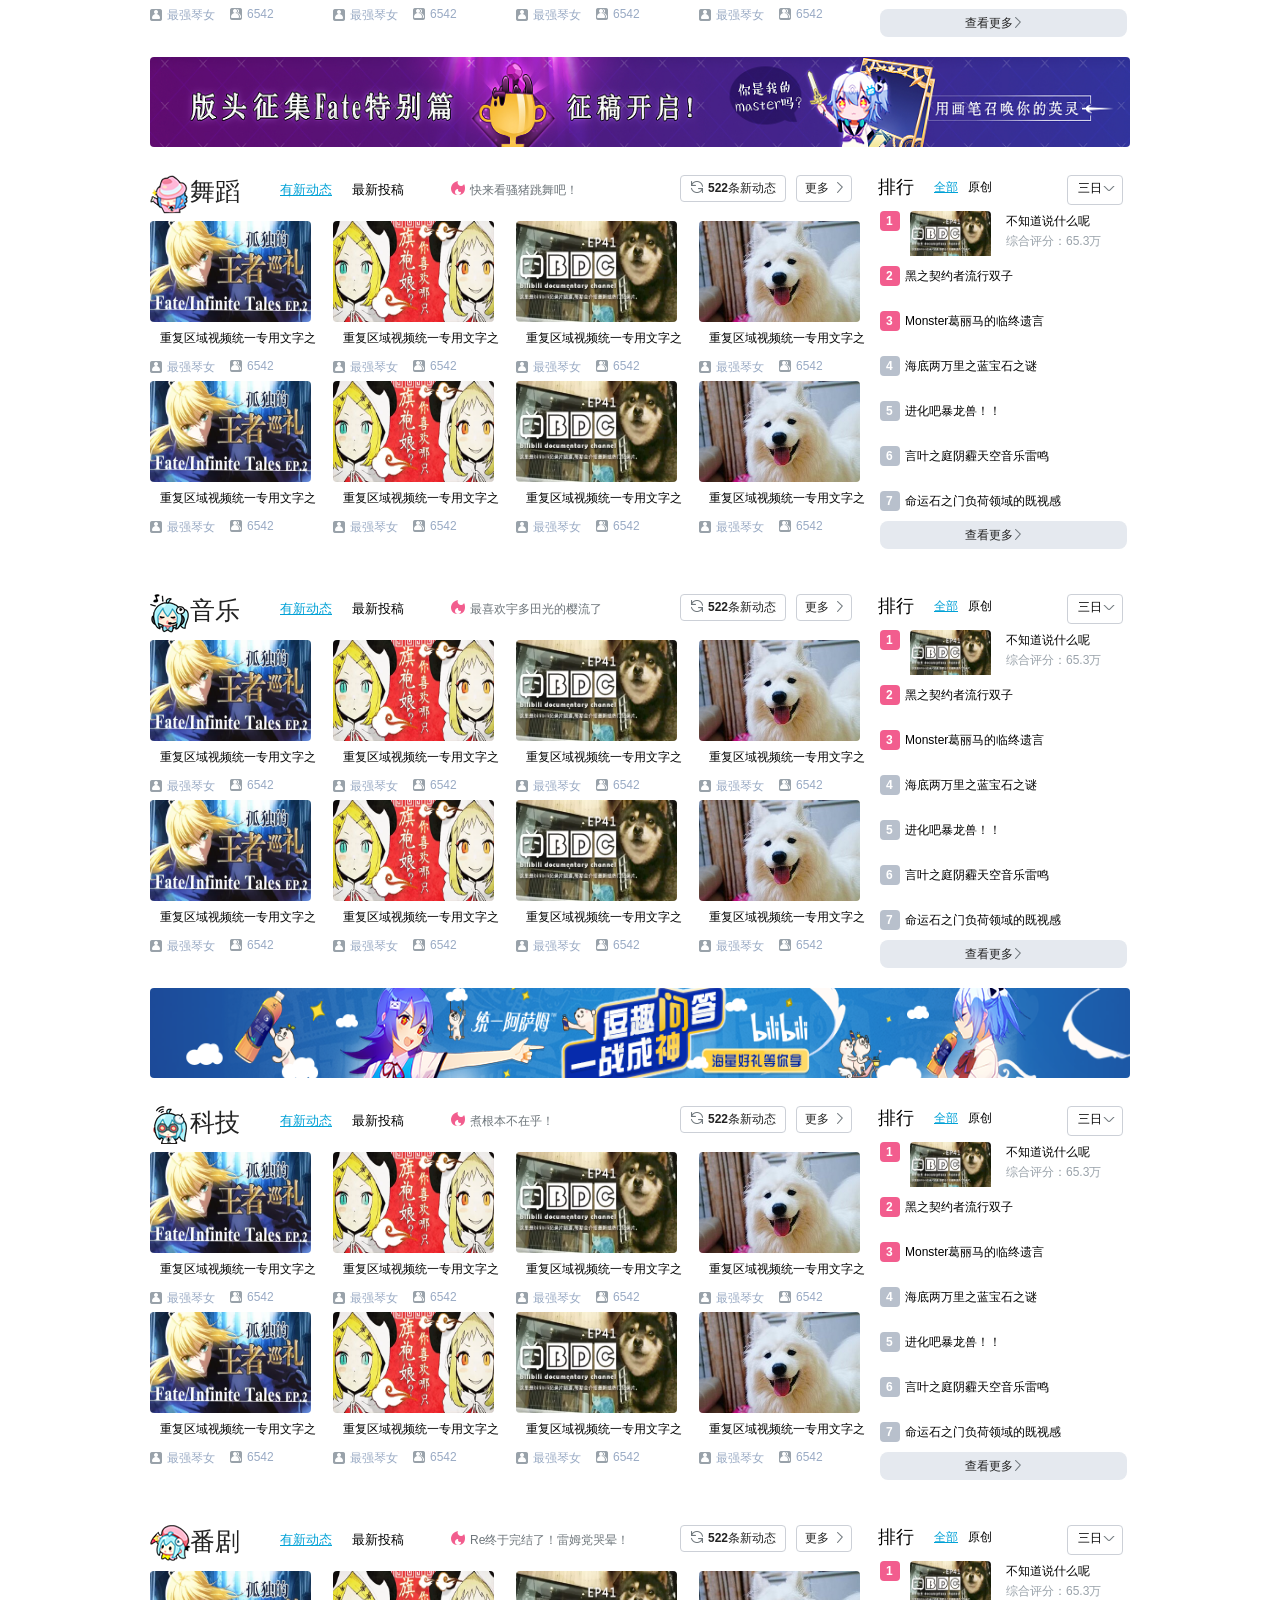
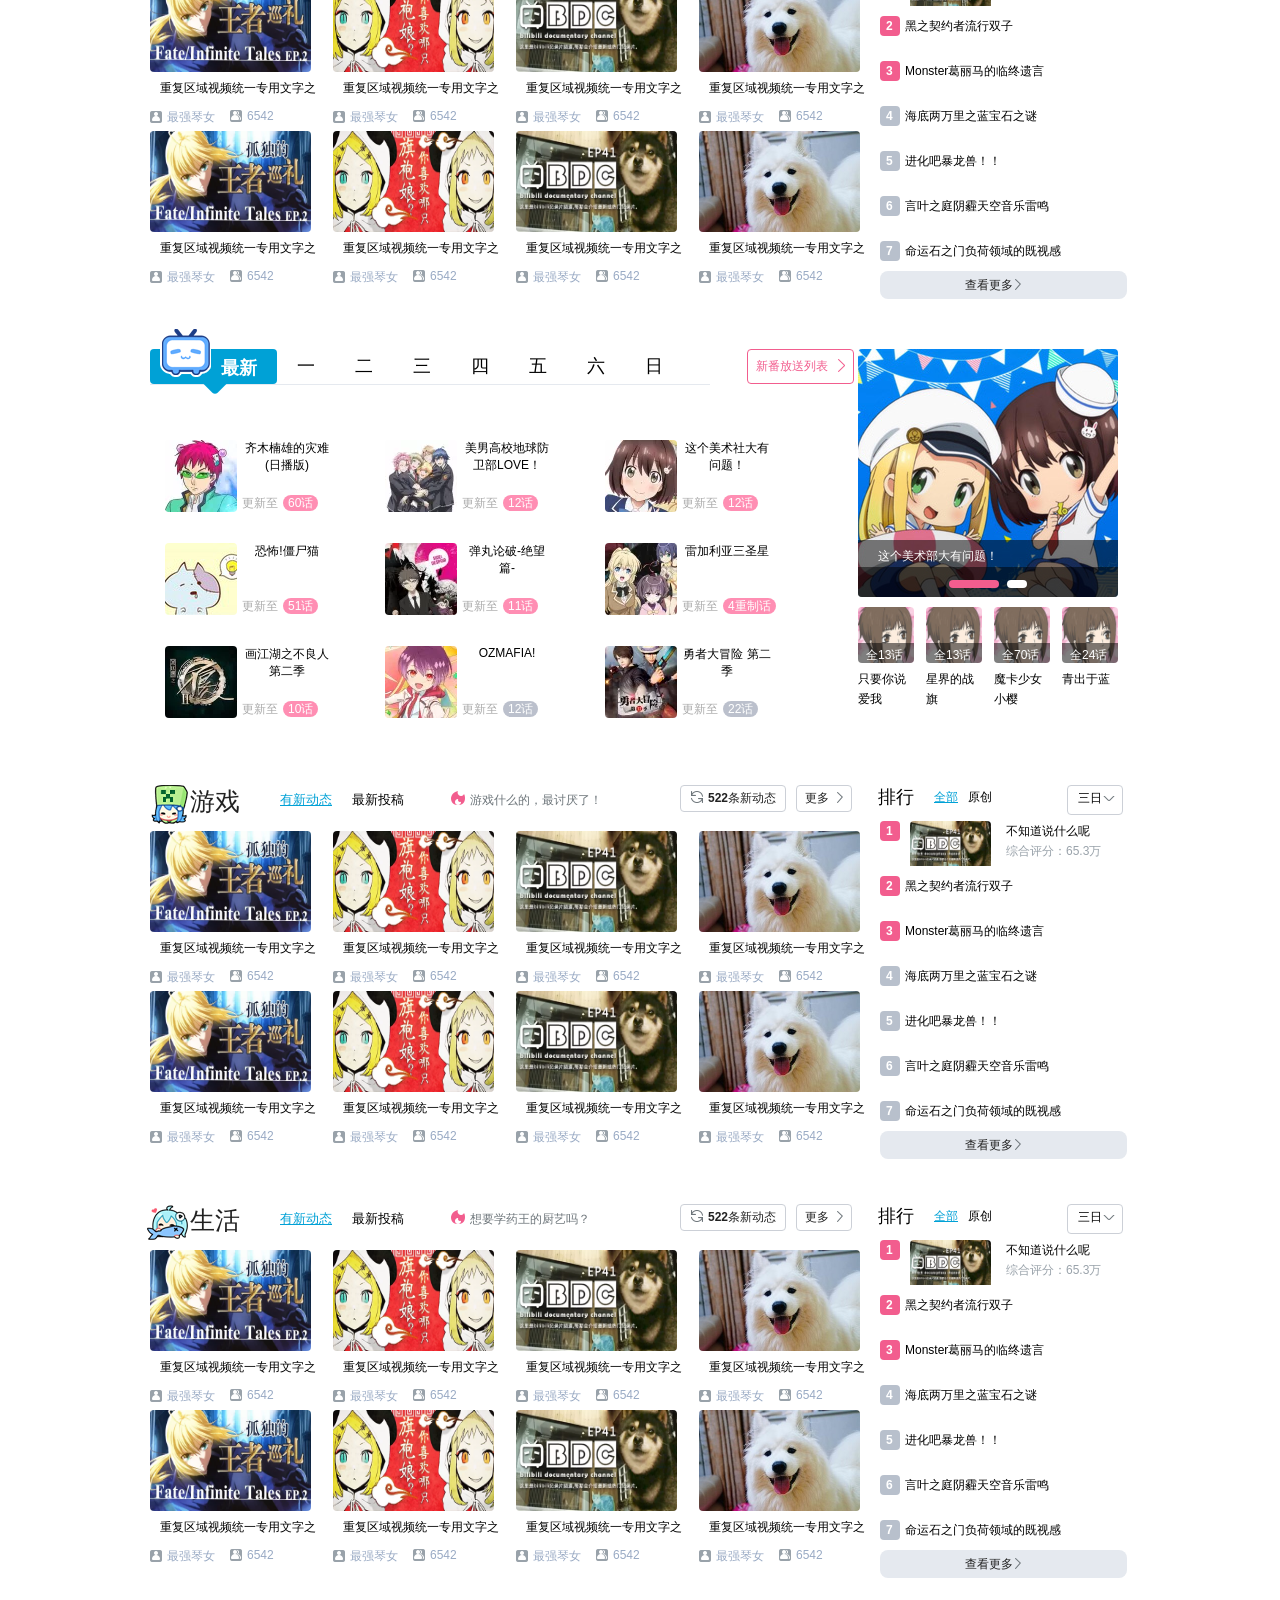
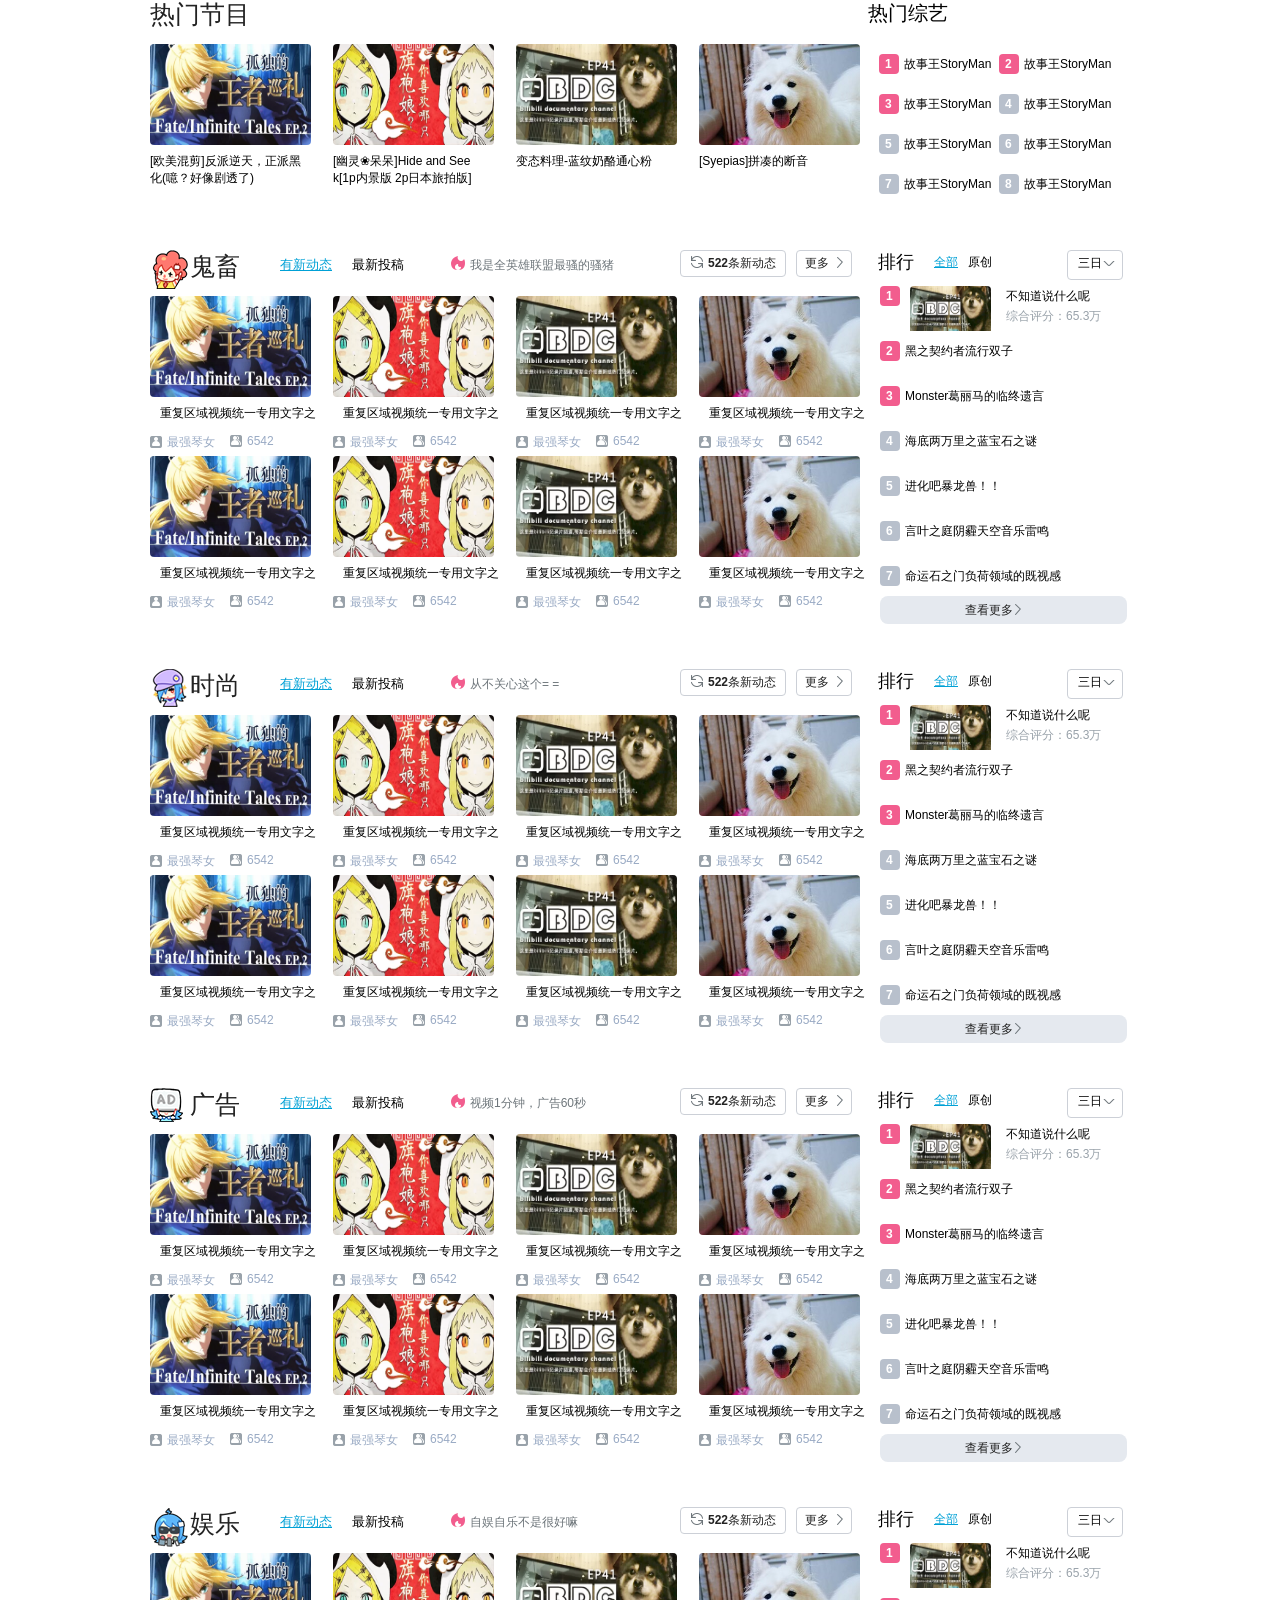
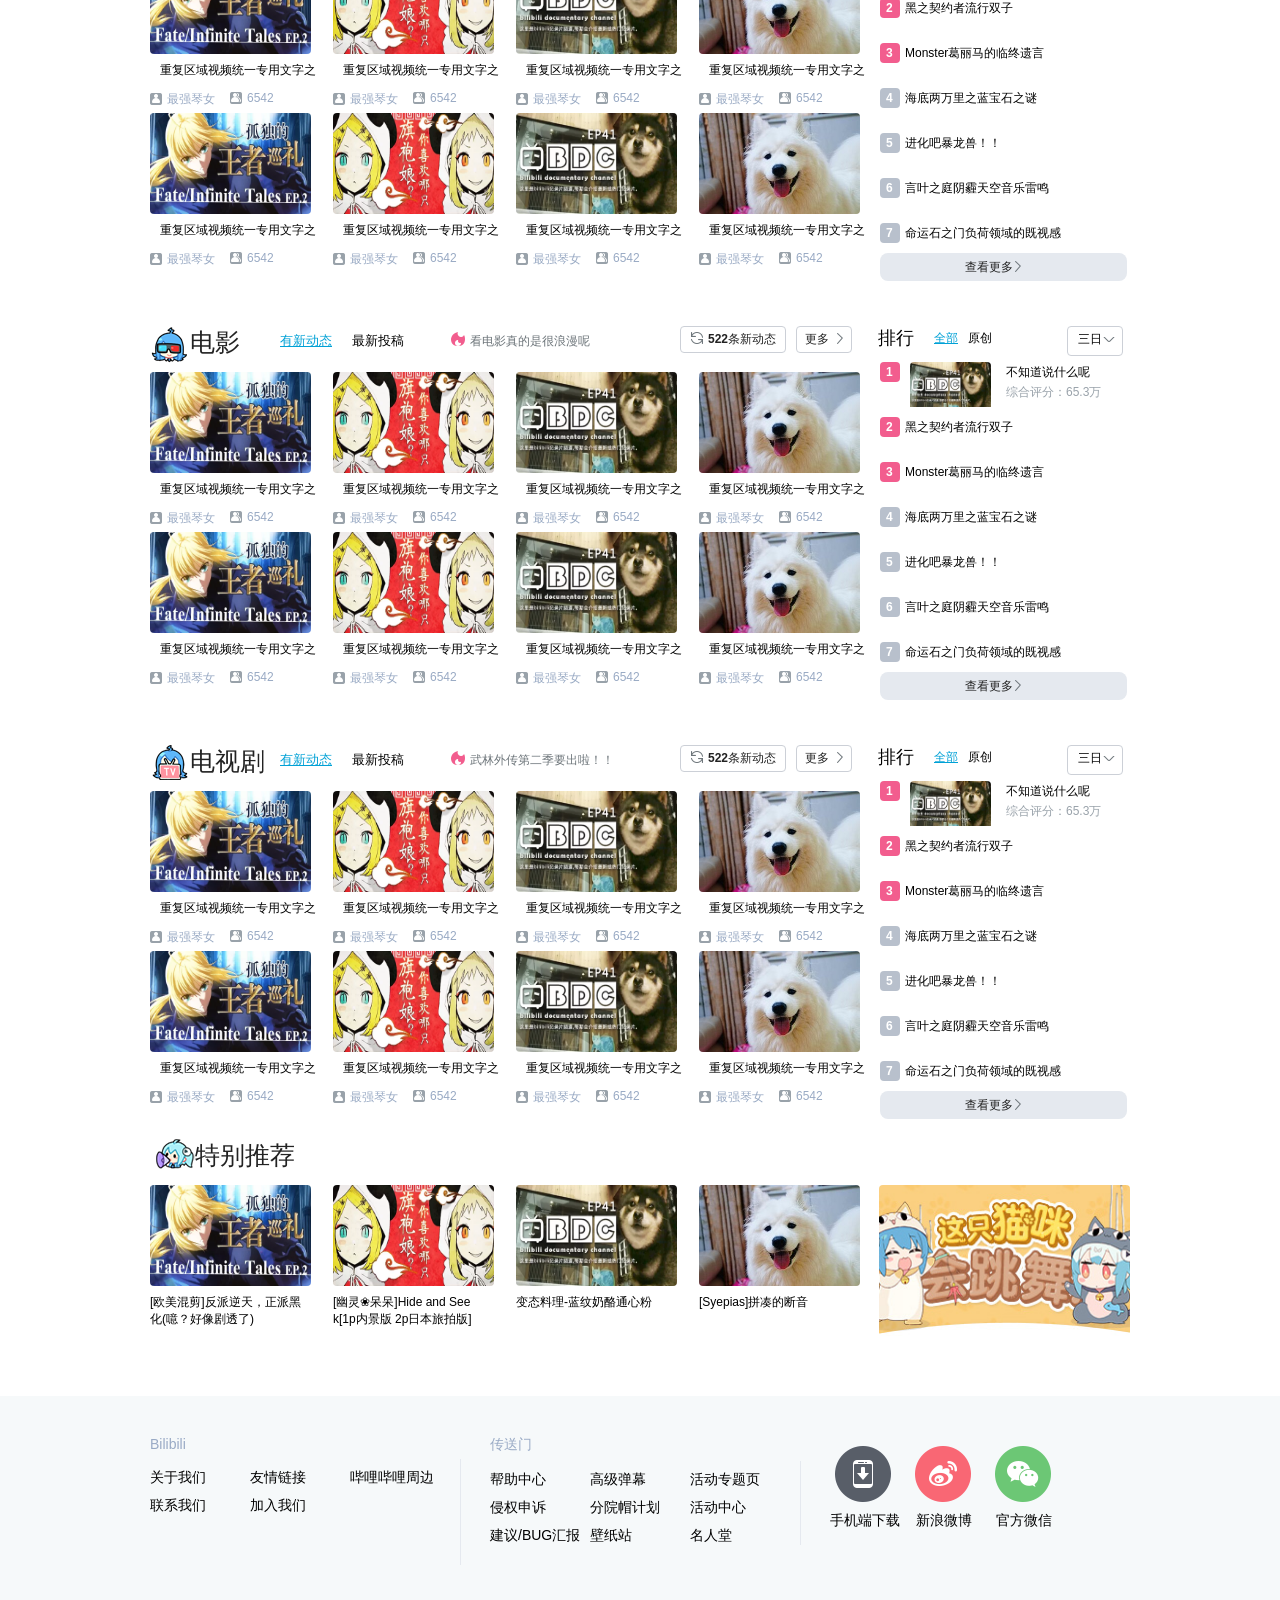
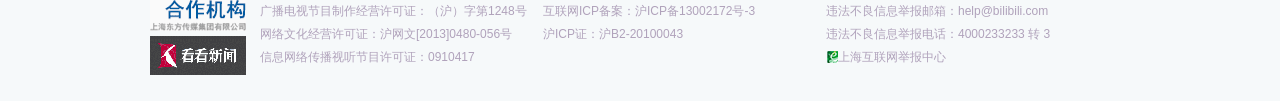
==== commit cf633237: "First finished version" ====
--- a/index.html
+++ b/index.html
@@ -5121,6 +5121,9 @@
 						<li><img src="img/催眠：你也是视频的post.jpg"/><div class="videoDes">[Syepias]拼凑的断音</div><div class="AllBlur"><div class="videoTime">10:30</div></div></li>
 					</ul>
 				</div>
+				<div class="right fr">
+					<img src="img/特别推荐.jpg"/>
+				</div>
 			</div><!--推广体结束-->
 		</div>
 		</div><!--特别推荐区结束-->
@@ -5195,8 +5198,29 @@
 				</div><!--comWidth结束-->
 		</div><!--footer结束-->
 		<div class="aside">
-			
-		</div>
+			<ul class="clearfix">
+				<li class="zhiboS">直播</li>
+				<li class="donghuaS">动画</li>
+				<li class="wudaoS">舞蹈</li>
+				<li class="yinyueS">音乐</li>
+				<li class="kejiS">科技</li>
+				<li class="fanjuS">番剧</li>
+				<li class="youxiS">游戏</li>
+				<li class="shenghuoS">生活</li>
+				<li class="guichuS">鬼畜</li>
+				<li class="shishangS">时尚</li>
+				<li class="guanggaoS">广告</li>
+				<li class="yuleS">娱乐</li>
+				<li class="dianyingS">电影</li>
+				<li class="TVjuS">TV剧</li>
+				<li class="paixuS"><i></i>排序</li>
+			</ul>
+				<div class="verticalSpace"></div>
+			    <div class="fanhui"><i class="fanhuiIcon"></i></div>
+			    <div class="lastBox">
+			    	<div class="floatBox"><img src="img/download.png"/></div>
+			    </div>
+		</div><!--Aside结束-->
     <script type="text/javascript" src="js/jquery-3.0.0.min.js" ></script>
 	<script type="text/javascript" src="js/main.js" ></script>
 	</body>
--- a/css/style.css
+++ b/css/style.css
@@ -2307,10 +2307,99 @@
 }
 /*FOOTER结束*/
 /*侧边导航条*/
-
-
+.aside{
+   position: fixed;
+   left: 87%;
+   top: 250px;
+   z-index: 233;
+}
+.aside ul{
+   background-color: #F6F9FA;
+   border: 1px solid #E5E9EF;
+   border-radius: 4px;
+   width: 49px;
+}
+.aside li{
+	padding: 8px 11px;
+	cursor: pointer;
+}
+.aside li:hover{background-color: #00A1D6;color: white;}
+.picked{
+	background-color: #00A1D6;color: white;
+}
+.paixuS i{
+	display: block;
+	width: 25px;
+	height: 25px;
+	background: url(../img/icons.png) -659px -151px no-repeat;
+}
+.paixuS:hover i{
+	background-position: -723px -151px;
+}
+.verticalSpace{
+	width: 30px;
+	height: 15px;
+	margin-left: 10px;
+	background-color: #FFF;
+	border: 1px solid #DDD;
+	border-bottom: none;
+	border-top: none;
+	border-radius: 4px;
+}
+.fanhui{
+	width: 49px;
+	height: 45px;
+	background-color: #F6F9FA;
+	border: 1px solid #E5E9EF;
+	border-radius: 4px;
+}
+.fanhuiIcon{
+	display: block;
+	width: 40px;
+	height: 30px;
+	background: url(../img/icons.png) -648px -75px no-repeat;
+}
+.fanhui:hover{
+	background-color: #00A1D6;
+	cursor: pointer;
+}
+.fanhui:hover .fanhuiIcon{
+	background-position: -713px -75px;
+}
+.lastBox{
+	position: relative;
+	left: -16px;
+	width: 80px;
+	height: 80px;
+	background: url(../img/tv_animate.png) 0px 0px no-repeat;
+	cursor: pointer
+}
+.floatBox{
+	position: absolute;
+	width: 106px;
+	height: 44px;
+	left: -113%;
+	top: -20%;
+	display: none;
+}
+@keyframes arrow{
+	14.28;%{background-position: -1200px 0;}
+	28.56%{background-position: -1120px 0;}
+	42.84%{background-position: -1040px 0;}
+	57.12%{background-position: -960px 0;}
+	71.4%{background-position: -880px 0;}
+	85.68%{background-position: -800px 0;}
+	100%{background-position: -720px 0;}
+}
+.animate{
+	animation : arrow 0.4375s step-start infinite;
+	-webkit-animation: arrow 0.4375s step-start infinite;
+}
 /*侧边导航条结束*/
 /*终于都结束了。。花了我四天时间。。过程真的很艰辛。
  * 其实还有很多地方偷了懒。。但是算是做出来了
  */
 
+
+ 
+
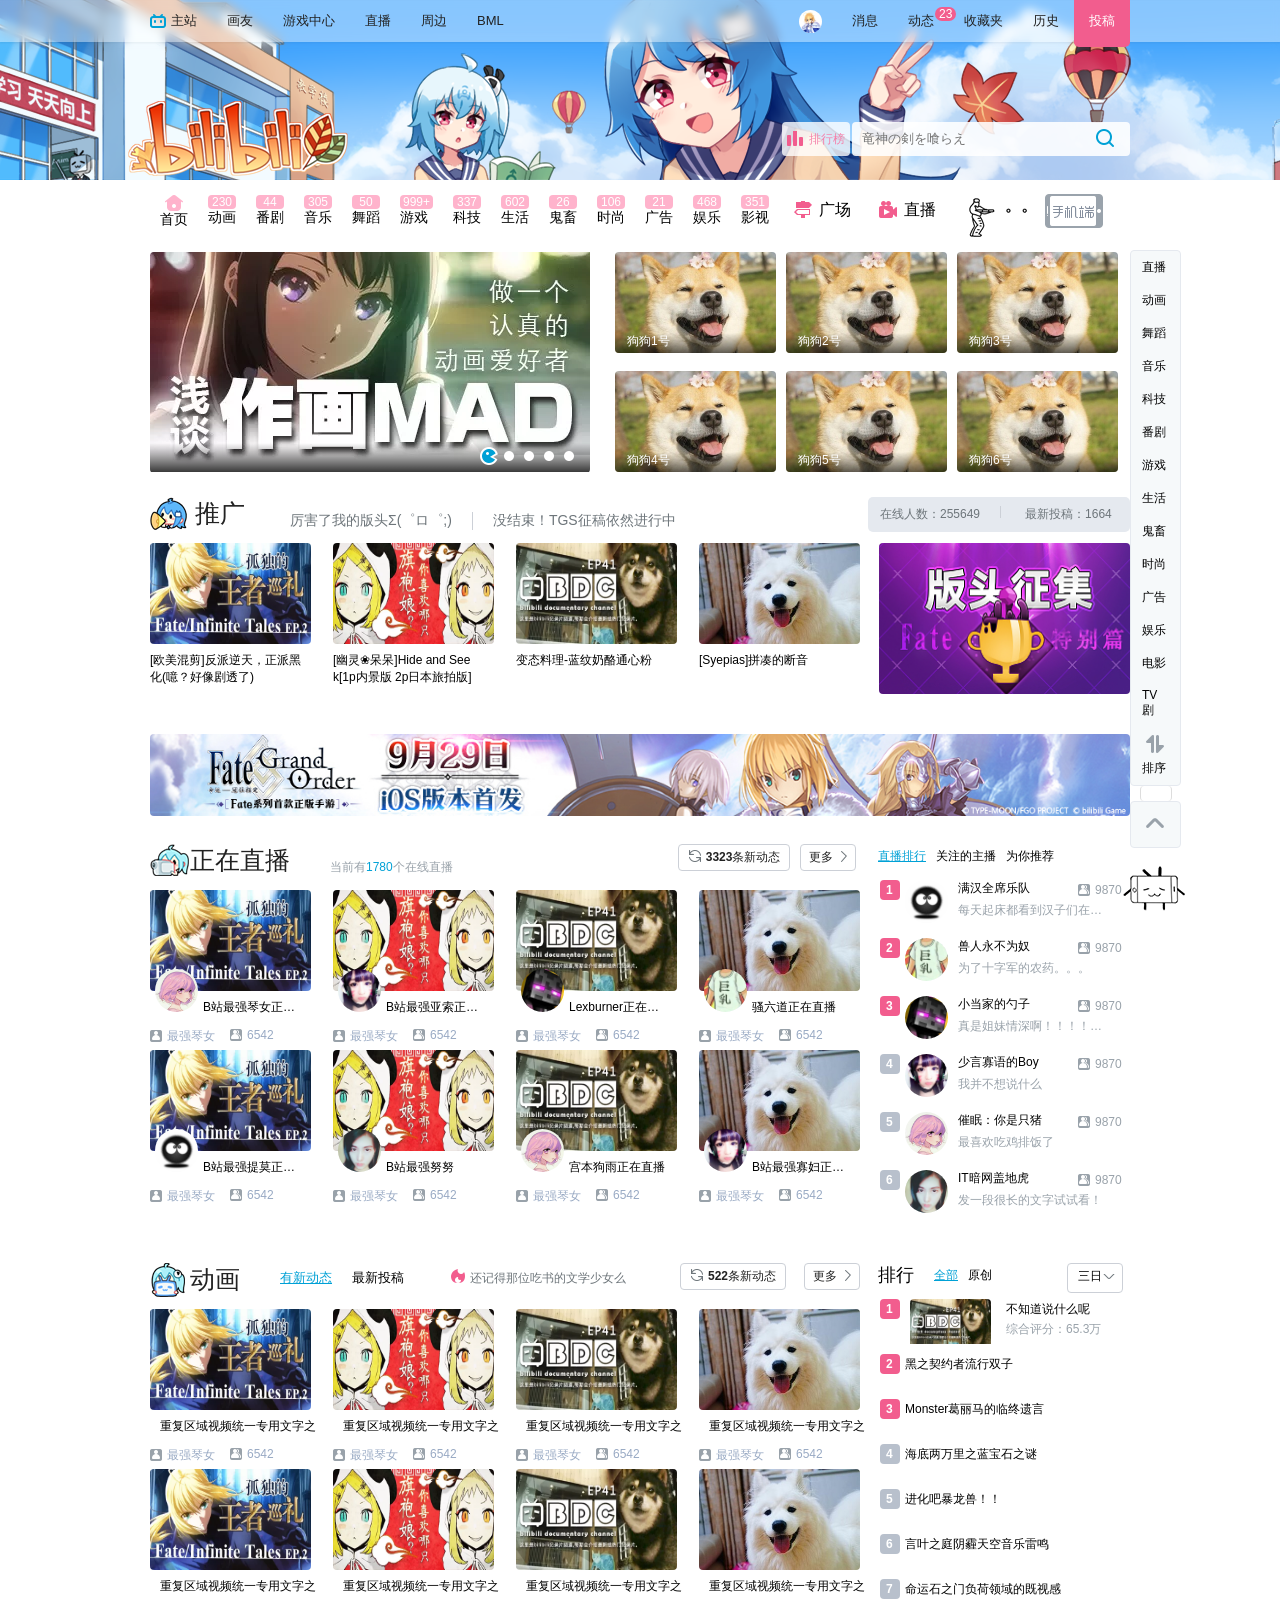
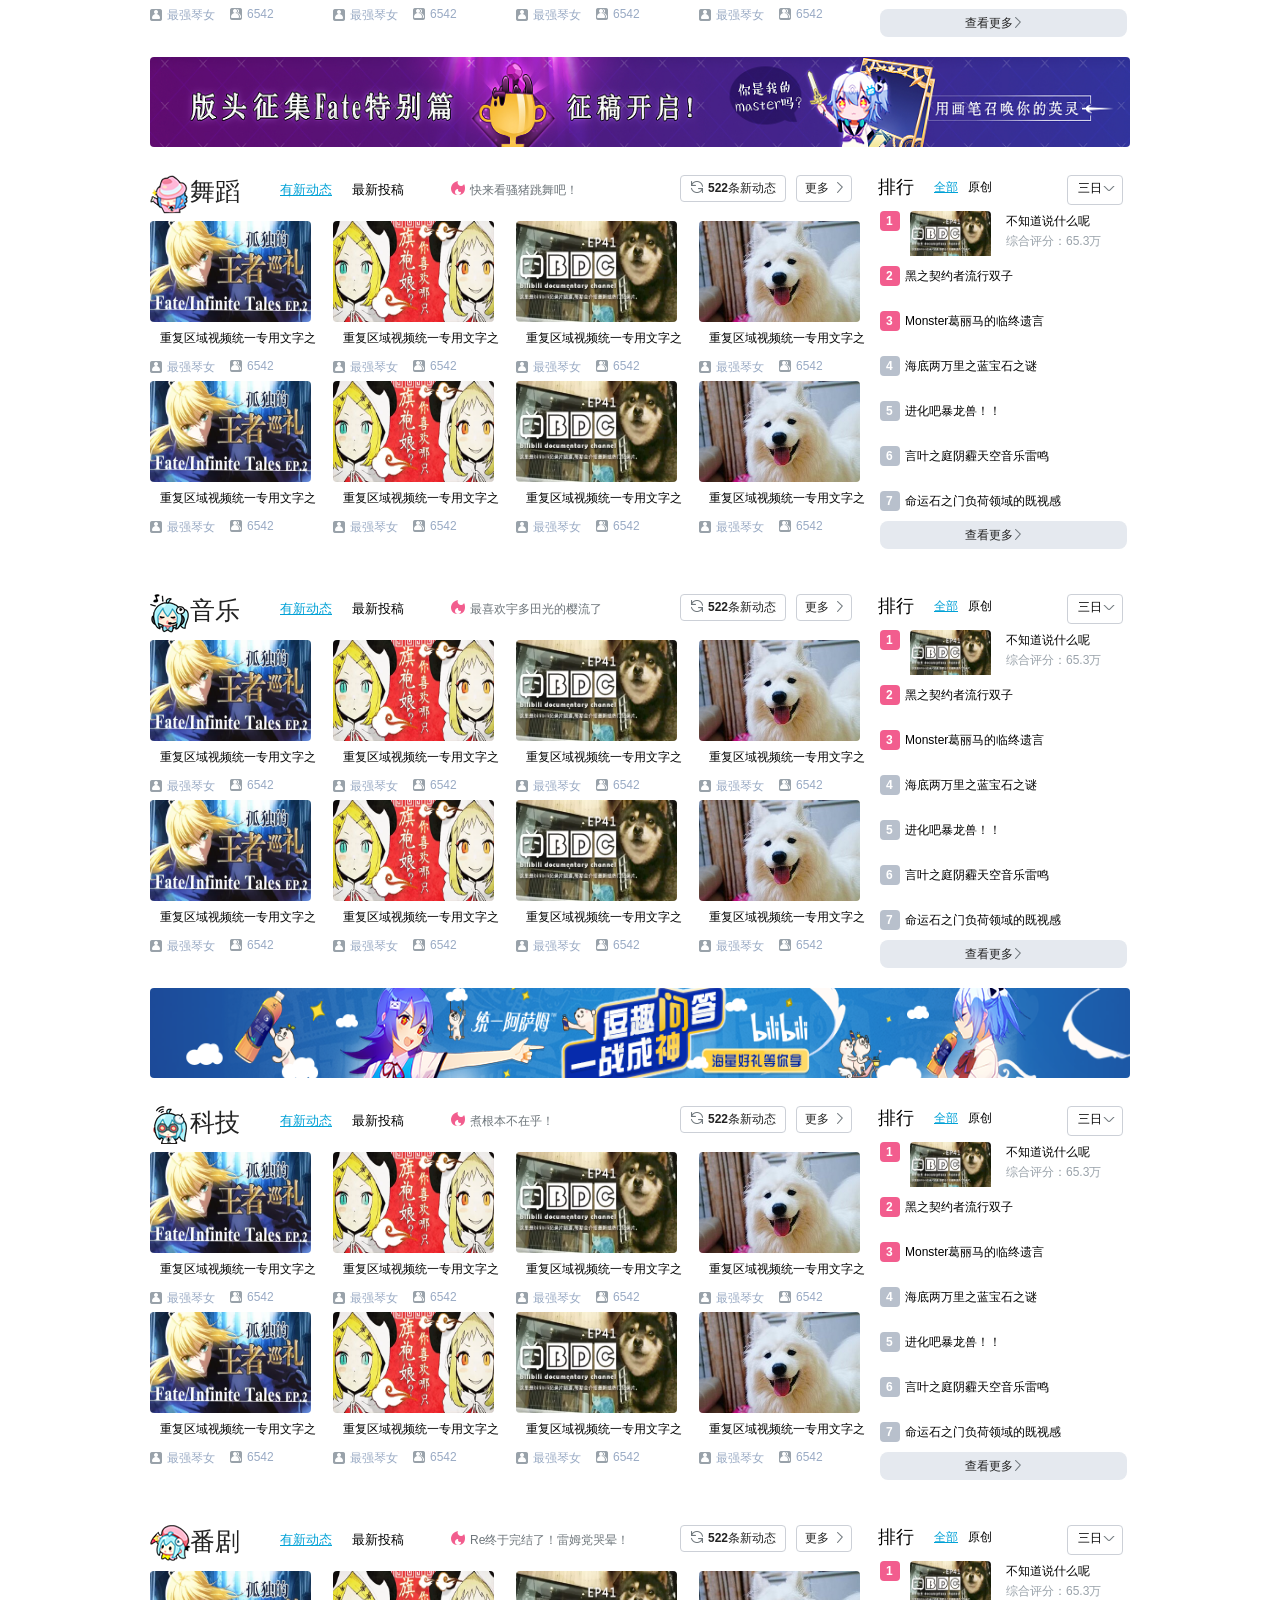
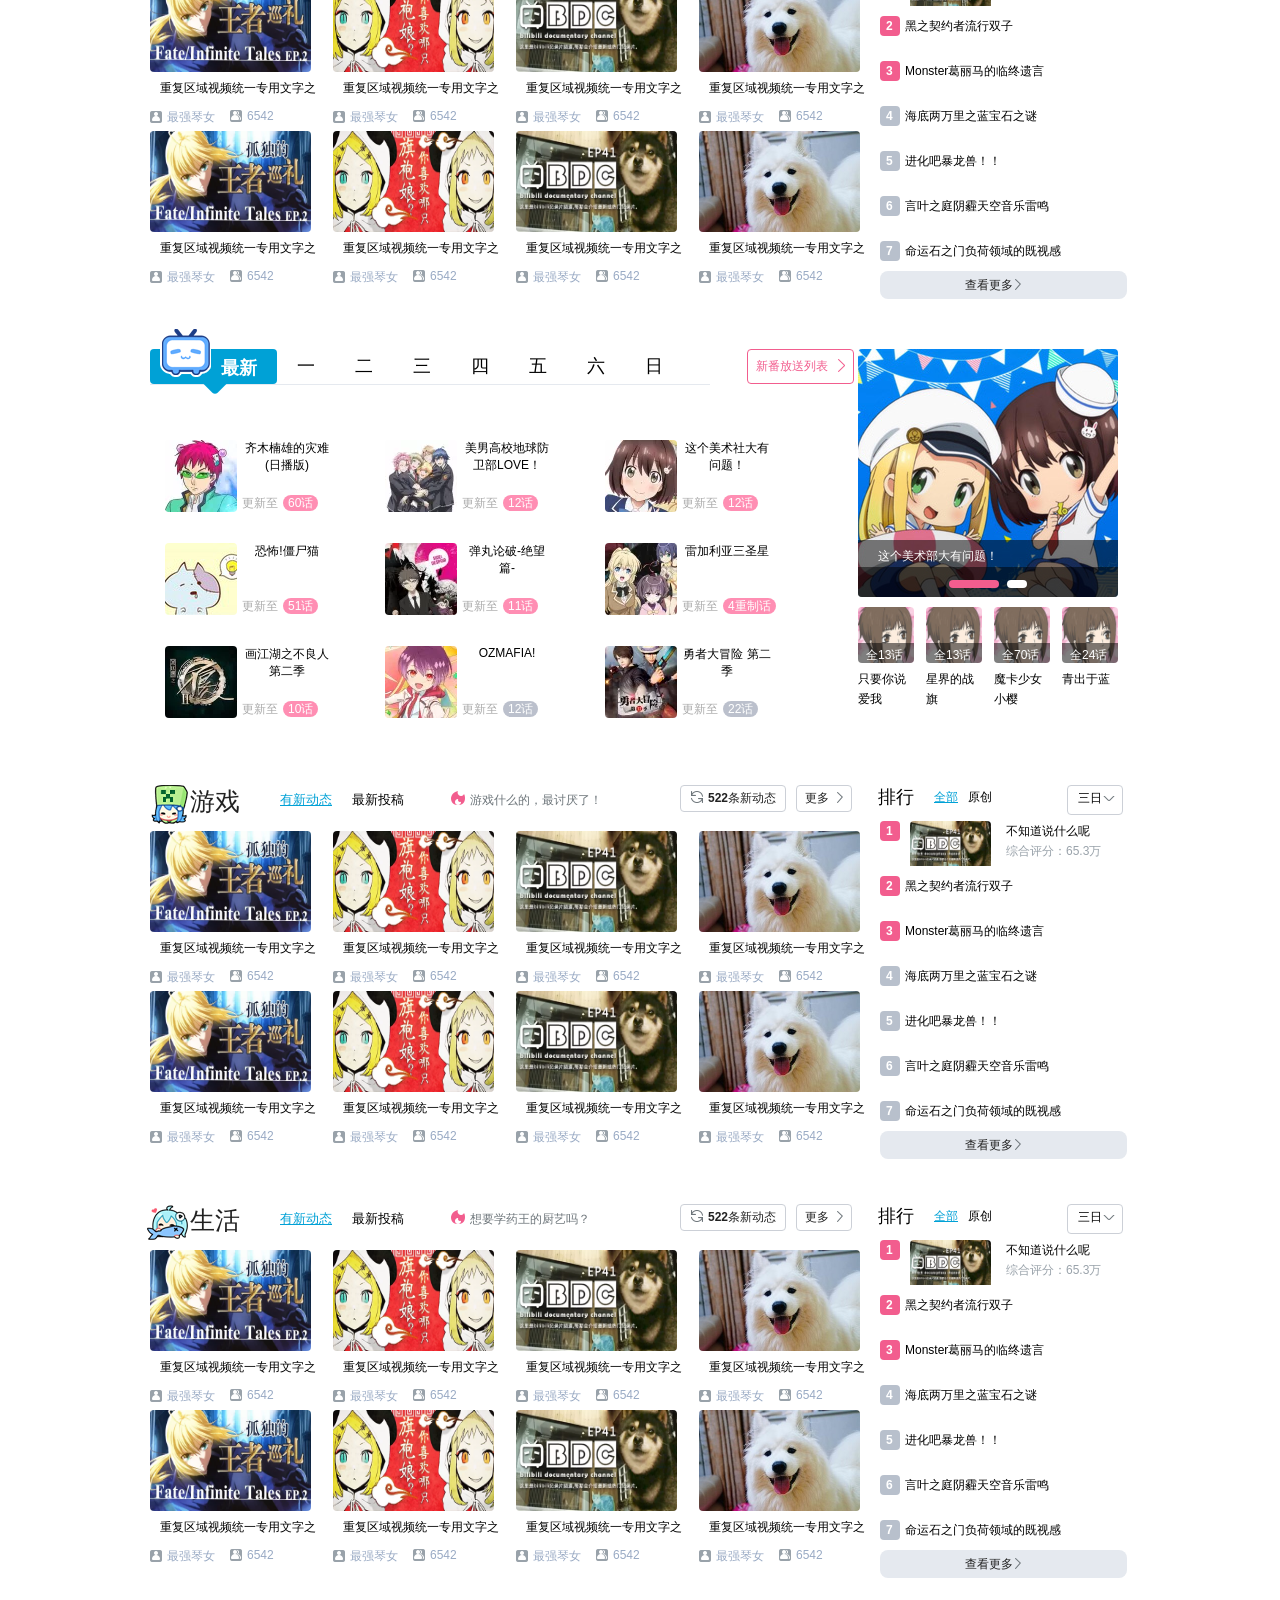
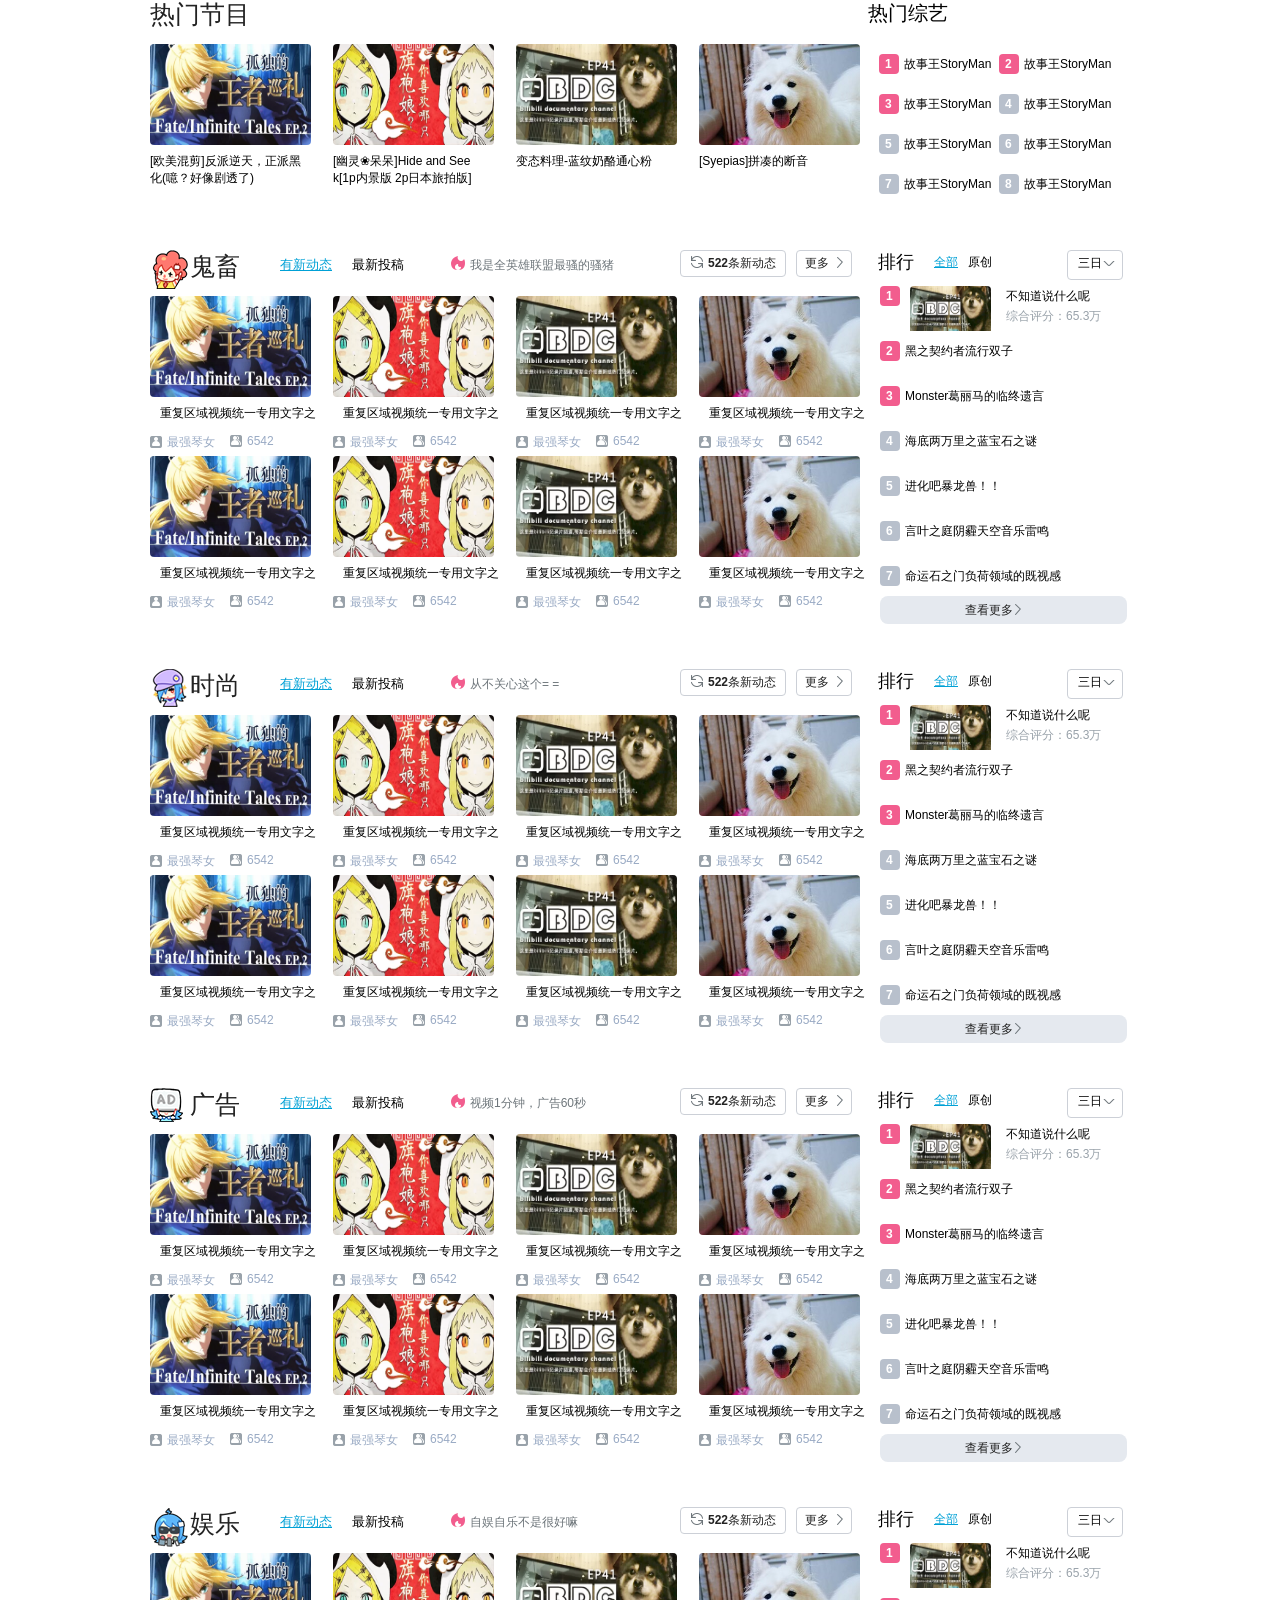
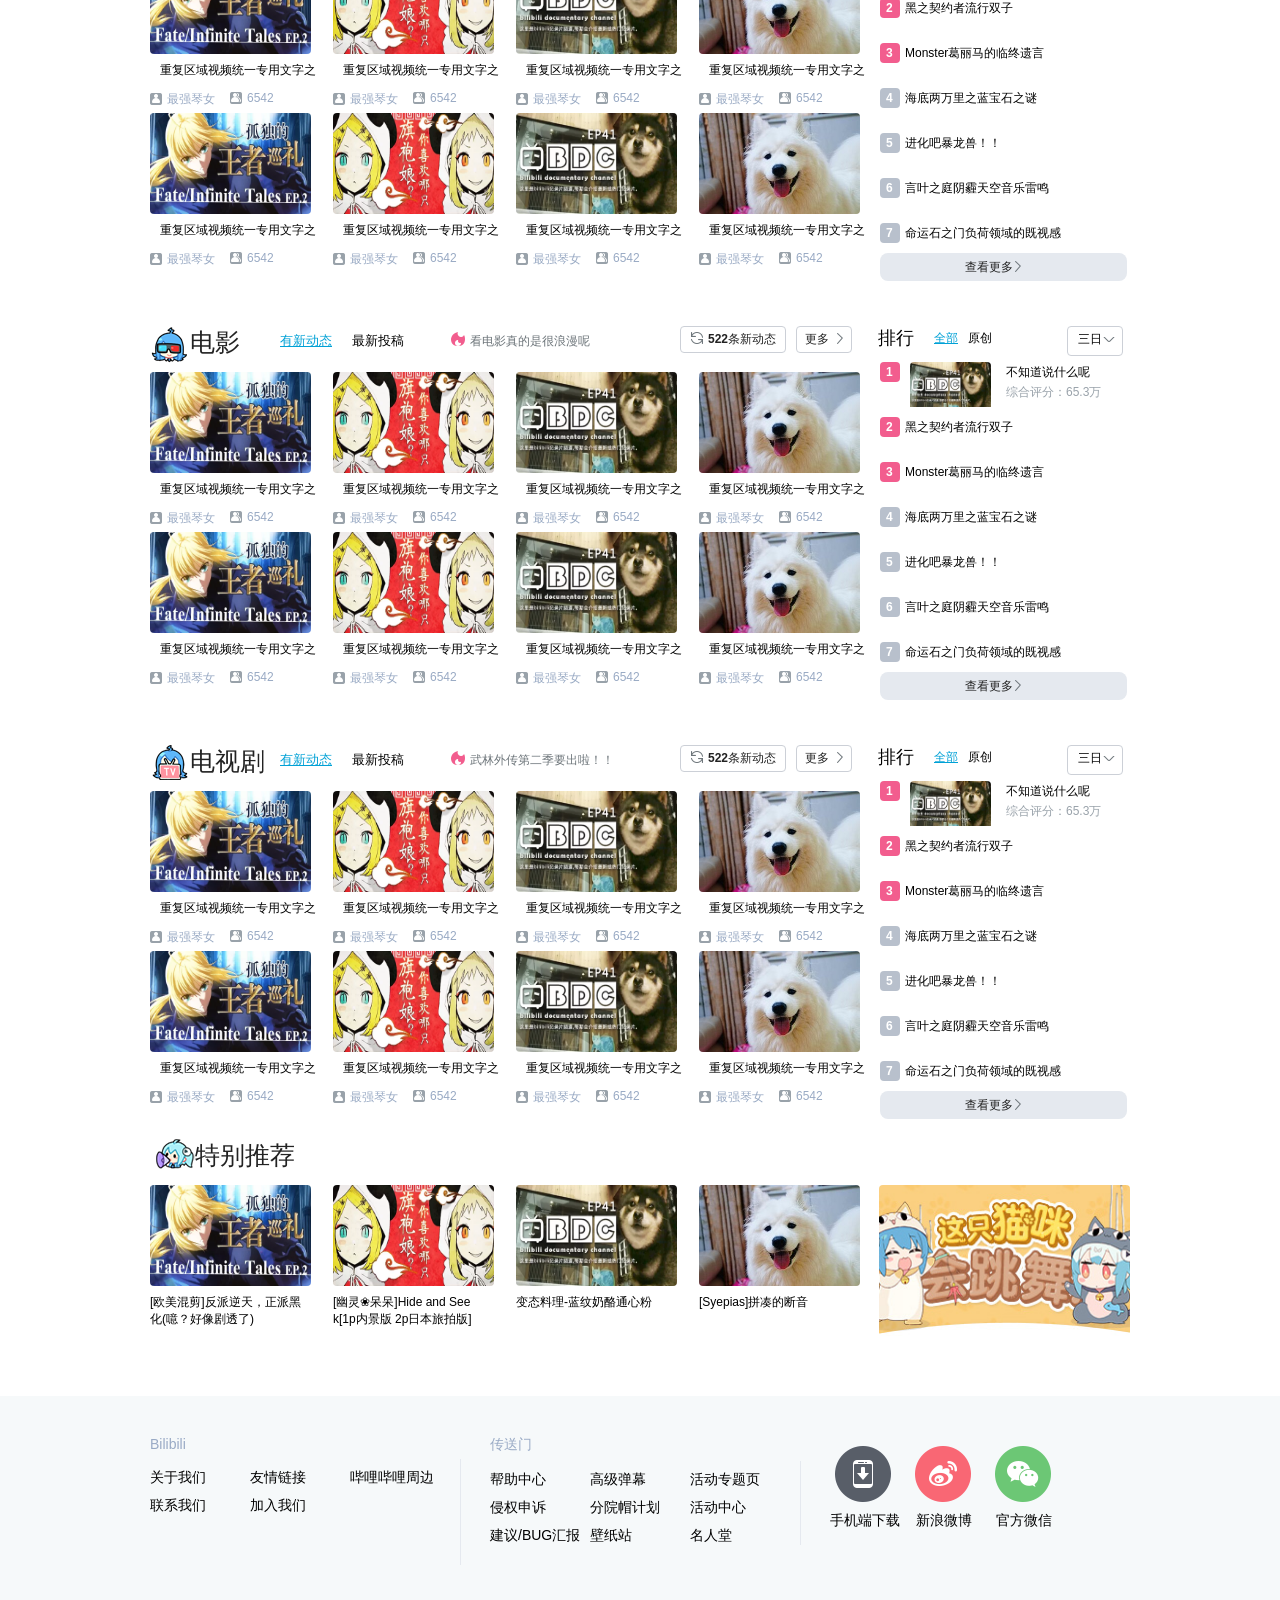
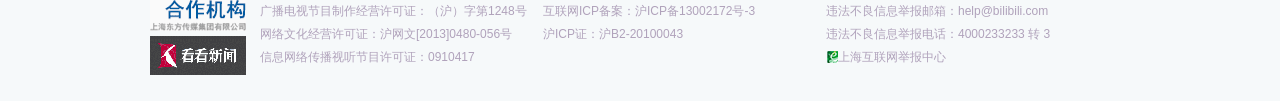
==== commit 142b362c: "Rarrange sidebar position" ====
--- a/index.html
+++ b/index.html
@@ -459,7 +459,7 @@
             </div>		
 		</div><!--header结束-->
 		<div class="banner">
-			<div class="comWidth">
+			<div class="comWidth clearfix">
 				<div class="scroll fl">
 					<div class="ImgBox">
 					   <ul class="clearfix jiaodiantu">
--- a/css/style.css
+++ b/css/style.css
@@ -2309,7 +2309,6 @@
 /*侧边导航条*/
 .aside{
    position: fixed;
-   left: 87%;
    top: 250px;
    z-index: 233;
 }
